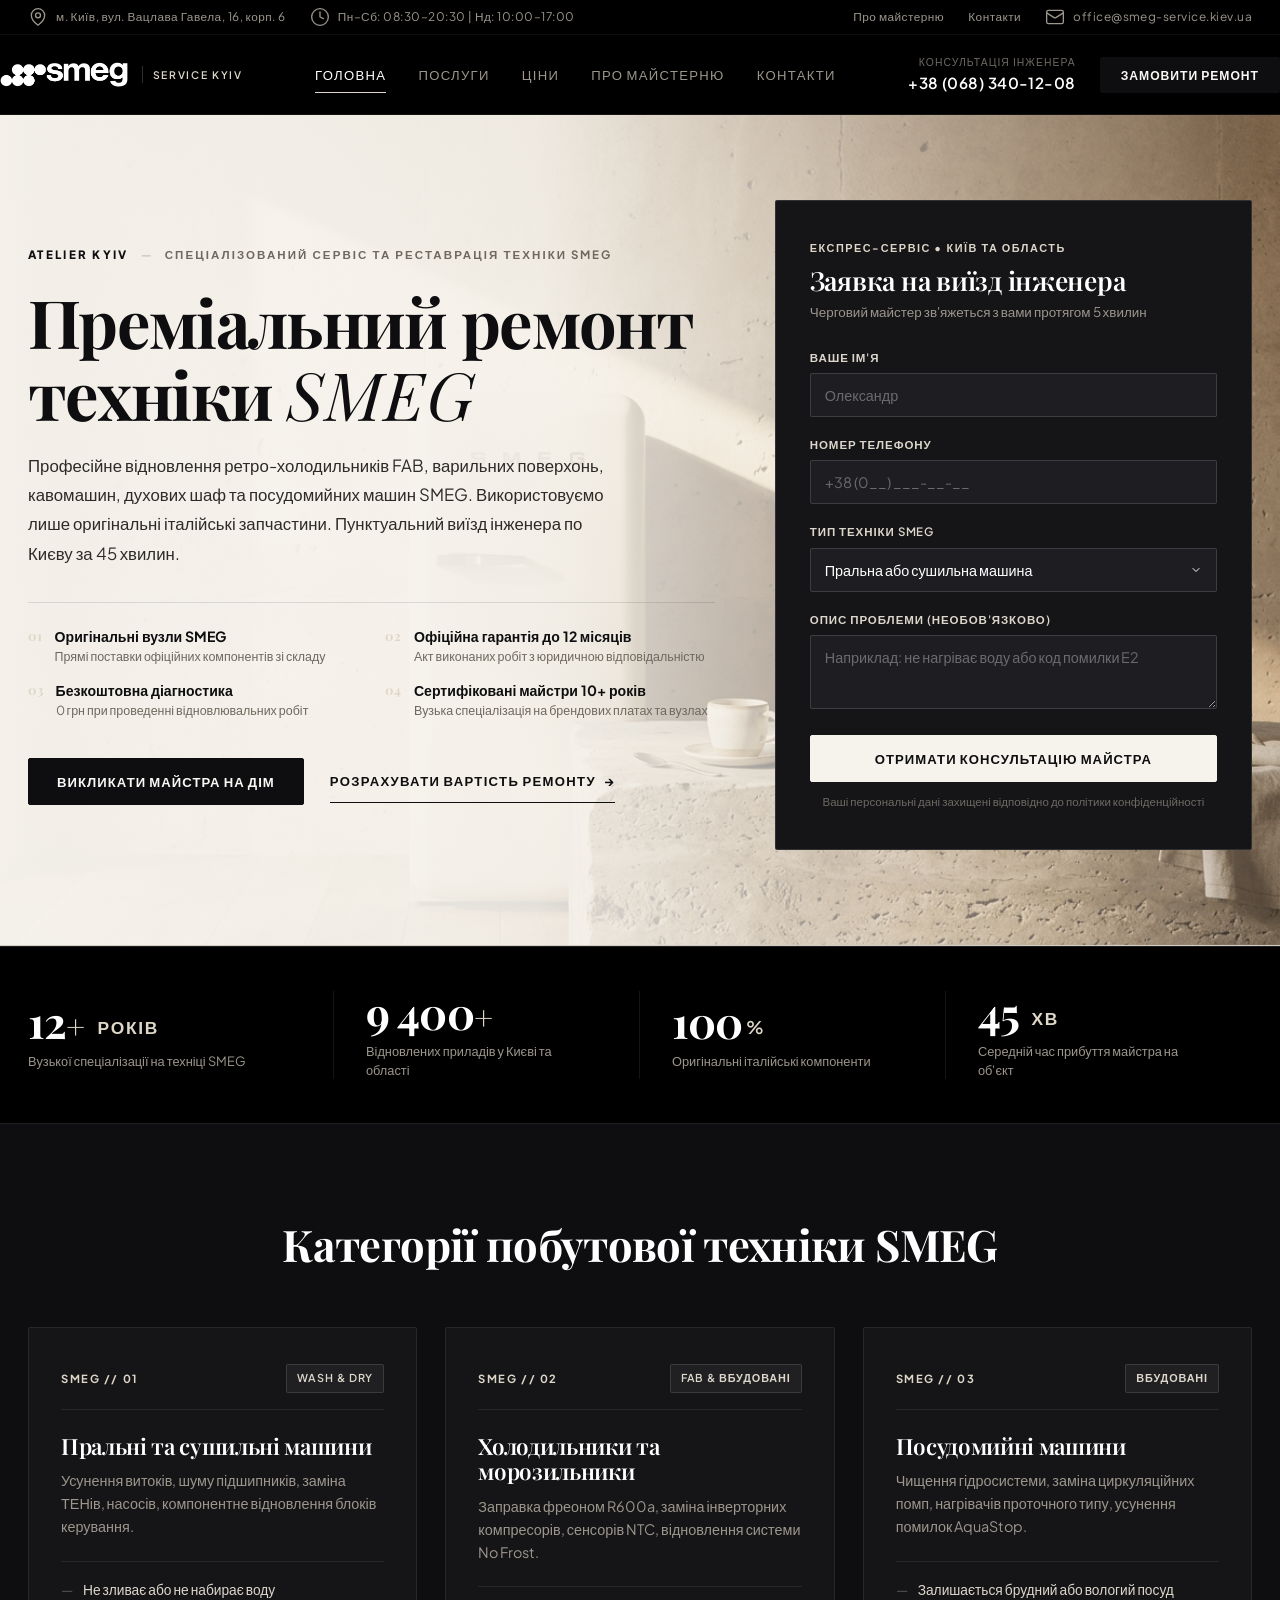
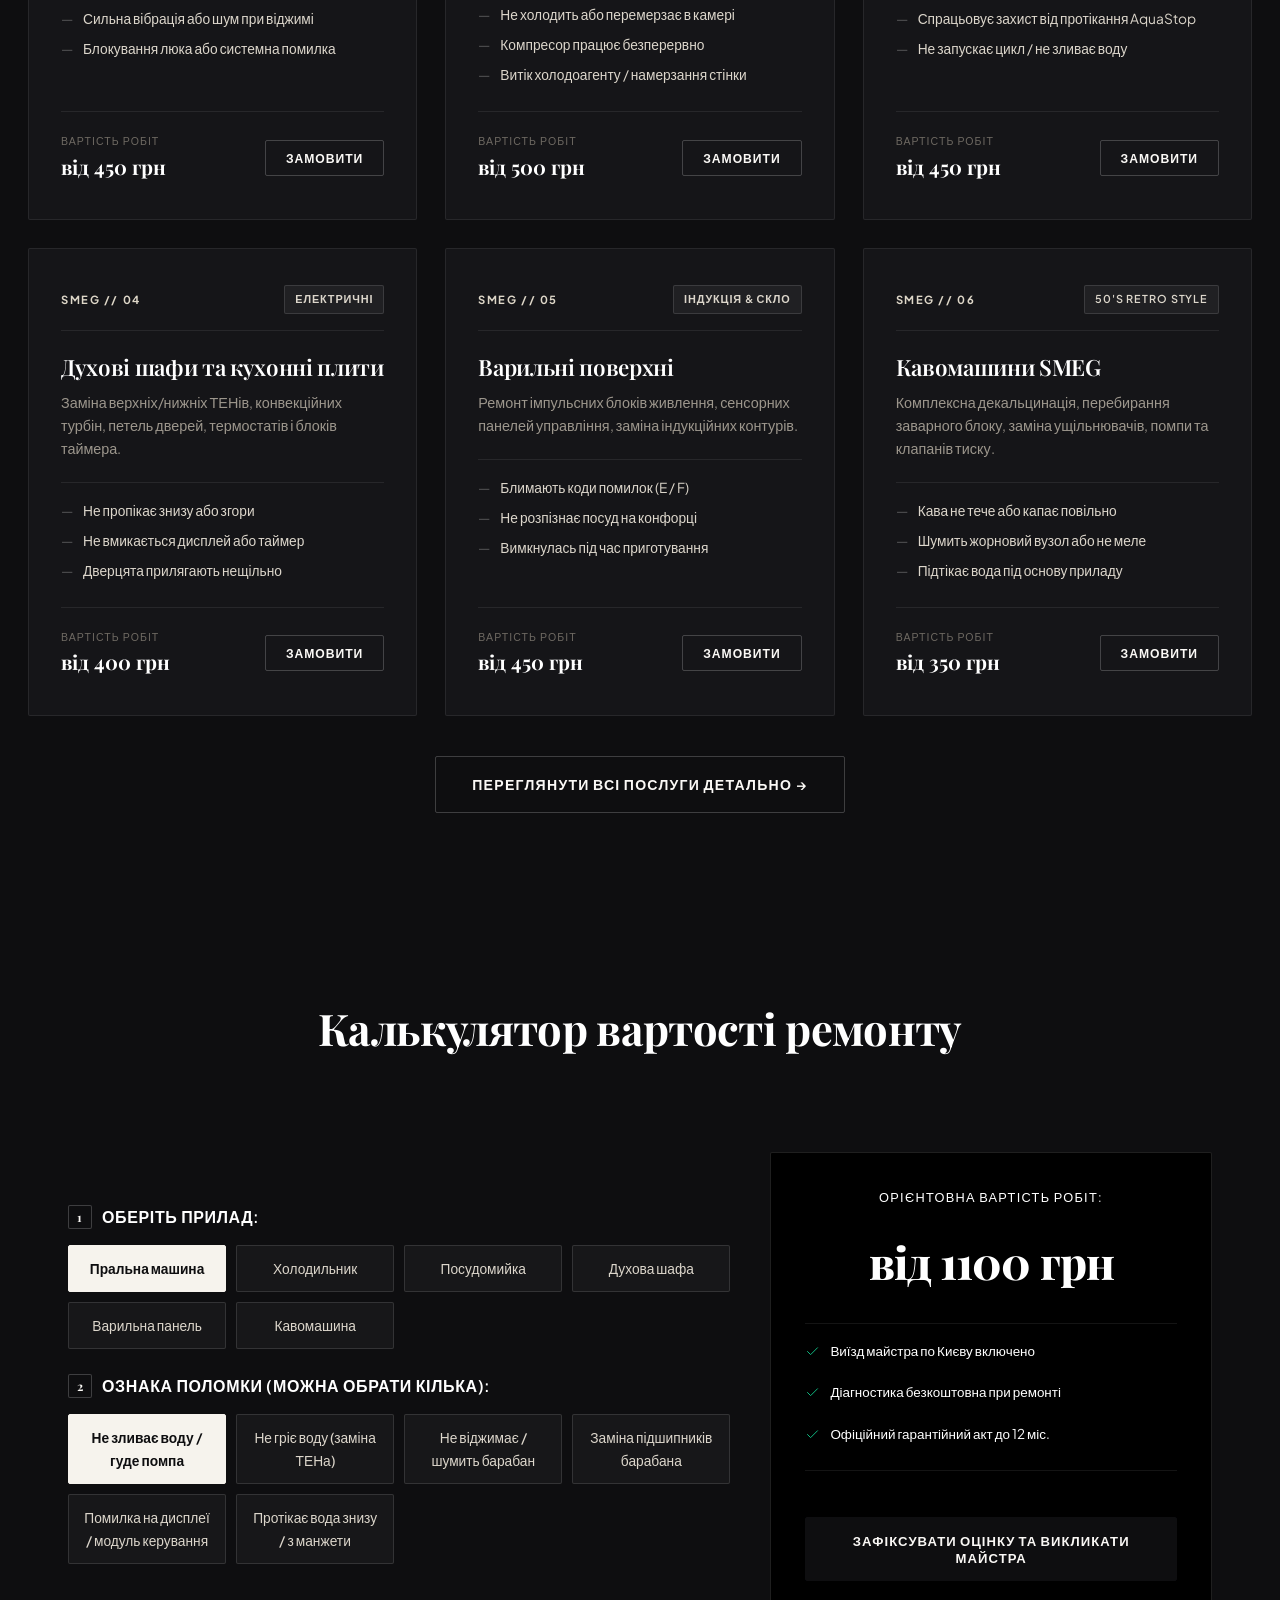
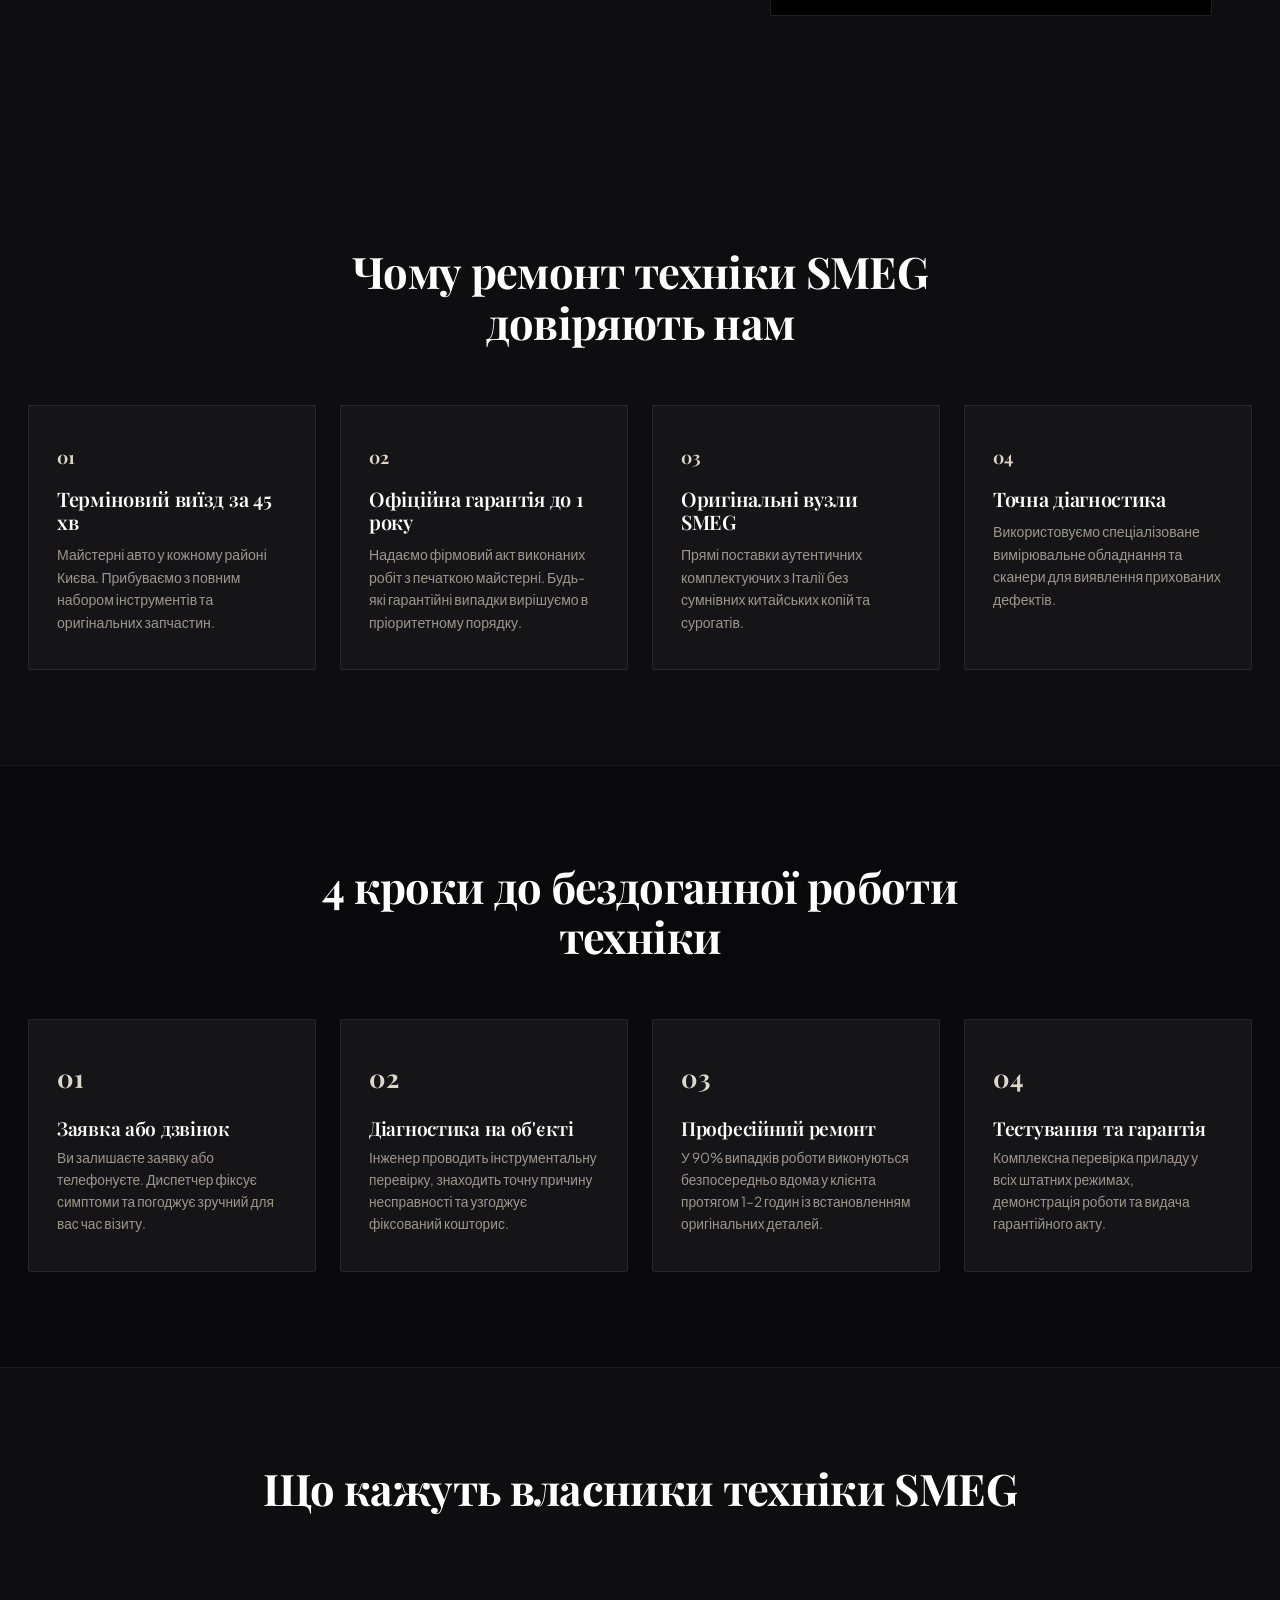
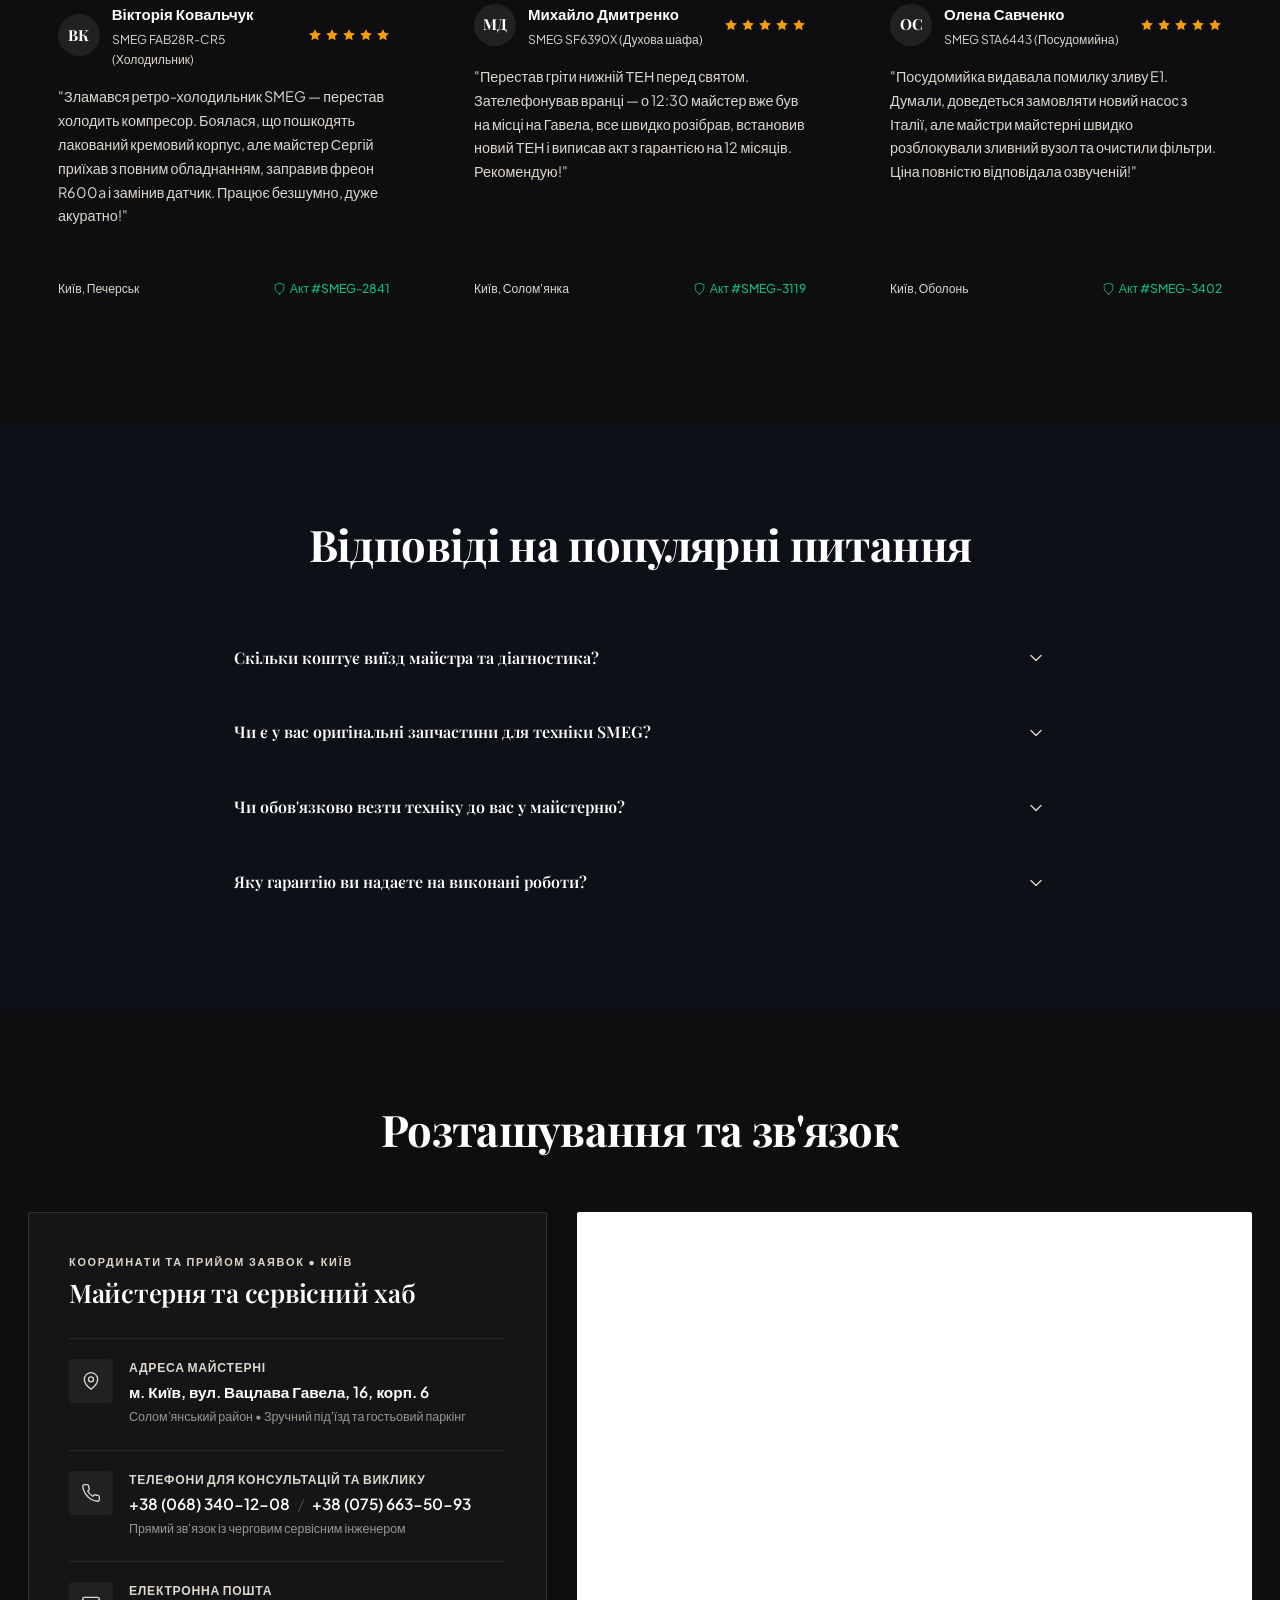
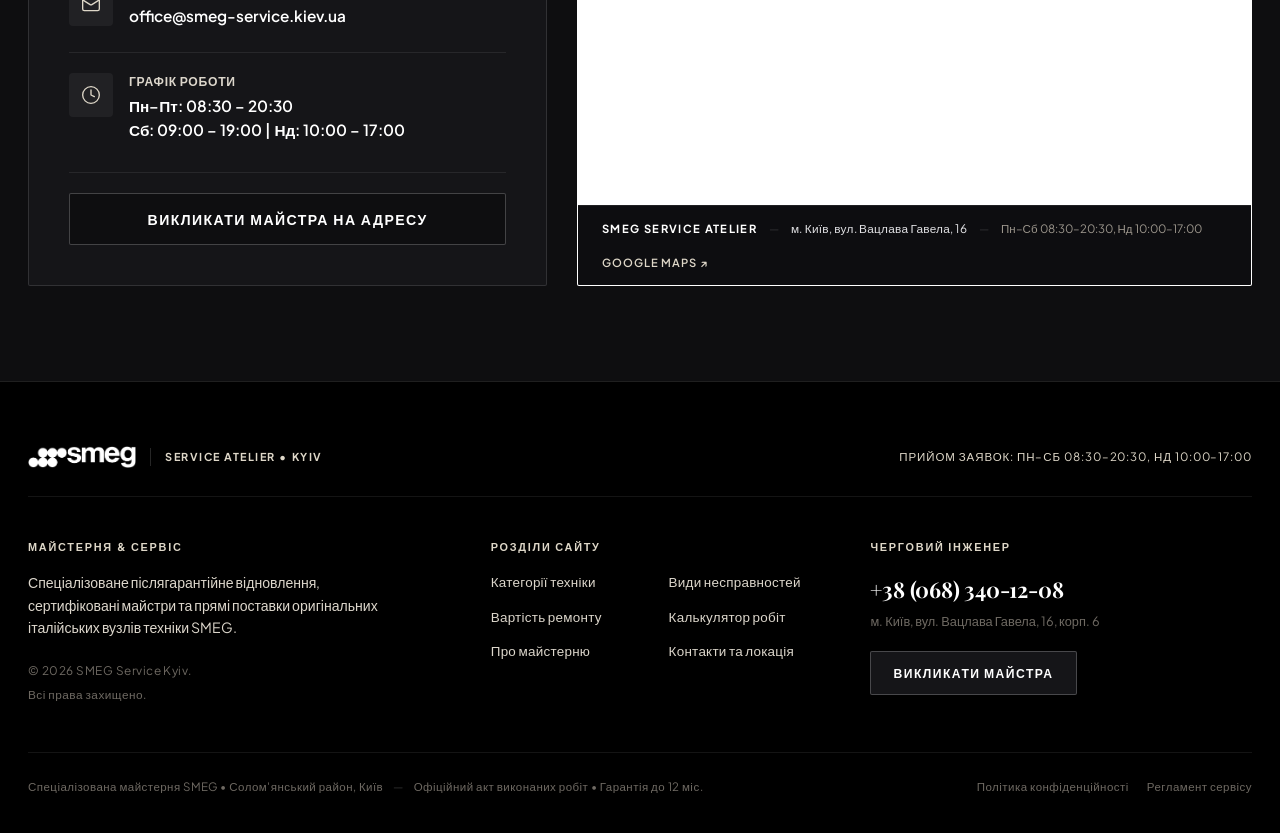
==== index.html @ acf0530f "Complete SMEG Service Atelier redesign, architectural layout, official logo, and Telegram integratio" ====
<!DOCTYPE html>
<html lang="uk">

<head>
  <meta charset="UTF-8">
  <meta name="viewport" content="width=device-width, initial-scale=1.0">
  <title>Ремонт побутової техніки SMEG у Києві | Майстерня на Гавела 16</title>
  <meta name="description"
    content="Спеціалізований сервіс та післягарантійний ремонт техніки SMEG у Києві. Пральні машини, холодильники FAB, посудомийки, духові шафи. Оригінальні запчастини, виїзд за 45 хв, гарантія до 12 міс.">
  <meta name="keywords"
    content="ремонт smeg київ, ремонт пральних машин smeg, ремонт холодильників smeg fab, сервісний центр смег київ, вацлава гавела 16">

  <meta property="og:title" content="Спеціалізована майстерня з ремонту техніки SMEG у Києві">
  <meta property="og:description"
    content="Оригінальні вузли SMEG, виїзд майстра за 45 хв, офіційний акт виконаних робіт з гарантією до 1 року. вул. Вацлава Гавела, 16.">
  <meta property="og:type" content="website">

  <link rel="preconnect" href="https://fonts.googleapis.com">
  <link rel="preconnect" href="https://fonts.gstatic.com" crossorigin>
  <link rel="stylesheet" href="css/style.css">
  <link rel="stylesheet" href="css/components.css">

  <script type="application/ld+json">
  {
    "@context": "https://schema.org",
    "@type": "HomeGoodsStore",
    "name": "SMEG Service Kyiv",
    "description": "Спеціалізована майстерня з ремонту побутової техніки SMEG у Києві",
    "address": {
      "@type": "PostalAddress",
      "streetAddress": "вул. Вацлава Гавела, 16, корп 6",
      "addressLocality": "Київ",
      "addressRegion": "Київська область",
      "postalCode": "03126",
      "addressCountry": "UA"
    },
    "geo": {
      "@type": "GeoCoordinates",
      "latitude": 50.43685,
      "longitude": 30.41369
    },
    "openingHours": "Mo-Sa 08:30-20:30, Su 10:00-17:00",
    "priceRange": "UAH"
  }
  </script>
</head>

<body>

  <!-- Top bar -->
  <div class="header-topbar">
    <div class="container topbar-wrapper">
      <div class="topbar-info">
        <div class="topbar-item">
          <svg class="svg-icon" viewBox="0 0 24 24" aria-hidden="true">
            <path d="M20 10c0 6-8 12-8 12s-8-6-8-12a8 8 0 0 1 16 0Z" />
            <circle cx="12" cy="10" r="3" />
          </svg>
          <span data-config-address-full>м. Київ, вул. Вацлава Гавела, 16, корп. 6</span>
        </div>
        <div class="topbar-item">
          <svg class="svg-icon" viewBox="0 0 24 24" aria-hidden="true">
            <circle cx="12" cy="12" r="10" />
            <polyline points="12 6 12 12 16 14" />
          </svg>
          <span>Пн–Сб: 08:30–20:30 | Нд: 10:00–17:00</span>
        </div>
      </div>
      <div class="topbar-info">
        <div class="topbar-item">
          <a href="about.html">Про майстерню</a>
        </div>
        <div class="topbar-item">
          <a href="contacts.html">Контакти</a>
        </div>
        <div class="topbar-item">
          <svg class="svg-icon" viewBox="0 0 24 24" aria-hidden="true">
            <rect width="20" height="16" x="2" y="4" rx="2" />
            <path d="m22 7-8.97 5.7a1.94 1.94 0 0 1-2.06 0L2 7" />
          </svg>
          <a href="mailto:office@smeg-service.kiev.ua" data-config-email-office>office@smeg-service.kiev.ua</a>
        </div>
      </div>
    </div>
  </div>

  <!-- Header -->
  <header class="site-header">
    <div class="container header-wrapper">
      <a href="index.html" class="logo" aria-label="SMEG Service Київ Головна">
        <img src="img/logo.png" alt="SMEG" class="header-logo-img">
        <span class="logo-service-badge">Service Kyiv</span>
      </a>

      <nav aria-label="Головна навігація">
        <ul class="nav-menu" id="site-nav-menu">
          <li><a href="index.html" class="nav-link active">Головна</a></li>
          <li><a href="services.html" class="nav-link">Послуги</a></li>
          <li><a href="prices.html" class="nav-link">Ціни</a></li>
          <li><a href="about.html" class="nav-link">Про майстерню</a></li>
          <li><a href="contacts.html" class="nav-link">Контакти</a></li>
        </ul>
      </nav>

      <div class="header-actions">
        <div class="header-phone-box">
          <span class="header-phone-title">Консультація інженера</span>
          <a href="tel:+380683401208" class="header-phone-number" data-config-phone="0">
            +38 (068) 340-12-08
          </a>
        </div>
        <button class="btn btn-primary btn-sm" data-open-modal>
          <span>Замовити ремонт</span>
        </button>
        <button class="mobile-menu-btn" id="mobile-menu-toggle" aria-label="Відкрити меню">
          <svg class="svg-icon" viewBox="0 0 24 24" aria-hidden="true">
            <line x1="4" x2="20" y1="12" y2="12" />
            <line x1="4" x2="20" y1="6" y2="6" />
            <line x1="4" x2="20" y1="18" y2="18" />
          </svg>
        </button>
      </div>
    </div>
  </header>

  <main id="main-content">
    <!-- Hero Section: Editorial Italian Architecture -->
    <section class="hero">
      <div class="container hero-content">
        <div class="hero-editorial">
          <div class="hero-meta-strip">
            <span class="hero-meta-atelier">ATELIER KYIV</span>
            <span class="hero-meta-divider">—</span>
            <span class="hero-meta-subtitle">Спеціалізований сервіс та реставрація техніки SMEG</span>
          </div>

          <h1 class="hero-title">
            Преміальний ремонт техніки <span class="hero-brand-name">SMEG</span>
          </h1>

          <p class="hero-description">
            Професійне відновлення ретро-холодильників FAB, варильних поверхонь, кавомашин, духових шаф та посудомийних машин SMEG. Використовуємо лише оригінальні італійські запчастини. Пунктуальний виїзд інженера по Києву за 45 хвилин.
          </p>

          <div class="hero-spec-list">
            <div class="hero-spec-item">
              <span class="hero-spec-idx">01</span>
              <div class="hero-spec-content">
                <span class="hero-spec-title">Оригінальні вузли SMEG</span>
                <span class="hero-spec-desc">Прямі поставки офіційних компонентів зі складу</span>
              </div>
            </div>
            <div class="hero-spec-item">
              <span class="hero-spec-idx">02</span>
              <div class="hero-spec-content">
                <span class="hero-spec-title">Офіційна гарантія до 12 місяців</span>
                <span class="hero-spec-desc">Акт виконаних робіт з юридичною відповідальністю</span>
              </div>
            </div>
            <div class="hero-spec-item">
              <span class="hero-spec-idx">03</span>
              <div class="hero-spec-content">
                <span class="hero-spec-title">Безкоштовна діагностика</span>
                <span class="hero-spec-desc">0 грн при проведенні відновлювальних робіт</span>
              </div>
            </div>
            <div class="hero-spec-item">
              <span class="hero-spec-idx">04</span>
              <div class="hero-spec-content">
                <span class="hero-spec-title">Сертифіковані майстри 10+ років</span>
                <span class="hero-spec-desc">Вузька спеціалізація на брендових платах та вузлах</span>
              </div>
            </div>
          </div>

          <div class="hero-actions">
            <button class="btn btn-primary" data-open-modal>
              <span>Викликати майстра на дім</span>
            </button>
            <a href="#calculator" class="hero-calc-btn">
              <span>Розрахувати вартість ремонту</span>
              <span class="hero-calc-arrow">→</span>
            </a>
          </div>
        </div>

        <!-- Integrated Architectural Console (Solid, No Blur) -->
        <div class="hero-console">
          <div class="console-header">
            <div class="console-kicker">ЕКСПРЕС-СЕРВІС • КИЇВ ТА ОБЛАСТЬ</div>
            <h2 class="console-title">Заявка на виїзд інженера</h2>
            <p class="console-subtitle">Черговий майстер зв'яжеться з вами протягом 5 хвилин</p>
          </div>
          <form class="ajax-repair-form">
            <input type="text" name="website_hp" style="display:none !important;" tabindex="-1" autocomplete="off">
            <input type="hidden" name="source" value="Головна сторінка (Hero-консоль)">

            <div class="form-group">
              <label class="form-label" for="hero-name">Ваше ім'я</label>
              <input type="text" id="hero-name" name="name" class="form-control" placeholder="Олександр" required>
            </div>

            <div class="form-group">
              <label class="form-label" for="hero-phone">Номер телефону</label>
              <input type="tel" id="hero-phone" name="phone" class="form-control" placeholder="+38 (0__) ___-__-__" required>
            </div>

            <div class="form-group">
              <label class="form-label" for="hero-device">Тип техніки SMEG</label>
              <select id="hero-device" name="device" class="form-control" required>
                <option value="Пральна машина">Пральна або сушильна машина</option>
                <option value="Холодильник">Холодильник / Морозильник (FAB / вбудований)</option>
                <option value="Посудомийна машина">Посудомийна машина</option>
                <option value="Духова шафа / Плита">Духова шафа / Кухонна плита</option>
                <option value="Варильна поверхня">Варильна / Індукційна поверхня</option>
                <option value="Кавомашина">Кавомашина SMEG</option>
              </select>
            </div>

            <div class="form-group">
              <label class="form-label" for="hero-desc">Опис проблеми (необов'язково)</label>
              <textarea id="hero-desc" name="message" class="form-control" rows="2"
                placeholder="Наприклад: не нагріває воду або код помилки E2"></textarea>
            </div>

            <button type="submit" class="btn btn-console" style="width: 100%;">
              <span>Отримати консультацію майстра</span>
            </button>

            <p class="form-privacy">
              Ваші персональні дані захищені відповідно до політики конфіденційності
            </p>
          </form>
        </div>
      </div>
    </section>

    <!-- Authority Proof Strip: Editorial Typography Grid -->
    <section class="proof-strip">
      <div class="container proof-strip-grid">
        <div class="proof-strip-col">
          <div class="proof-strip-num">12<span class="proof-strip-plus">+</span> <span class="proof-strip-unit">років</span></div>
          <div class="proof-strip-label">Вузької спеціалізації на техніці SMEG</div>
        </div>
        <div class="proof-strip-col">
          <div class="proof-strip-num">9 400<span class="proof-strip-plus">+</span></div>
          <div class="proof-strip-label">Відновлених приладів у Києві та області</div>
        </div>
        <div class="proof-strip-col">
          <div class="proof-strip-num">100<span class="proof-strip-unit">%</span></div>
          <div class="proof-strip-label">Оригінальні італійські компоненти</div>
        </div>
        <div class="proof-strip-col">
          <div class="proof-strip-num">45 <span class="proof-strip-unit">хв</span></div>
          <div class="proof-strip-label">Середній час прибуття майстра на об'єкт</div>
        </div>
      </div>
    </section>

    <!-- Services Grid Section -->
    <section class="section" id="services">
      <div class="container">
        <div class="section-header">
          <h2 class="section-title">Категорії побутової техніки SMEG</h2>
        </div>

        <div class="services-grid">
          <!-- Card 1: Washing -->
          <div class="service-card">
            <div>
              <div class="service-card-top">
                <span class="service-ref">SMEG // 01</span>
                <span class="service-badge">WASH & DRY</span>
              </div>
              <h3 class="service-title">Пральні та сушильні машини</h3>
              <p class="service-desc">Усунення витоків, шуму підшипників, заміна ТЕНів, насосів, компонентне відновлення блоків керування.</p>
              <ul class="service-issues">
                <li class="service-issue-item">
                  <span class="service-issue-bullet">—</span>
                  <span>Не зливає або не набирає воду</span>
                </li>
                <li class="service-issue-item">
                  <span class="service-issue-bullet">—</span>
                  <span>Сильна вібрація або шум при віджимі</span>
                </li>
                <li class="service-issue-item">
                  <span class="service-issue-bullet">—</span>
                  <span>Блокування люка або системна помилка</span>
                </li>
              </ul>
            </div>
            <div class="service-card-bottom">
              <div class="service-price">
                <span class="service-price-label">Вартість робіт</span>
                <span class="service-price-val">від 450 грн</span>
              </div>
              <button class="btn btn-secondary btn-sm" data-open-modal>Замовити</button>
            </div>
          </div>

          <!-- Card 2: Refrigerators -->
          <div class="service-card">
            <div>
              <div class="service-card-top">
                <span class="service-ref">SMEG // 02</span>
                <span class="service-badge">FAB & ВБУДОВАНІ</span>
              </div>
              <h3 class="service-title">Холодильники та морозильники</h3>
              <p class="service-desc">Заправка фреоном R600a, заміна інверторних компресорів, сенсорів NTC, відновлення системи No Frost.</p>
              <ul class="service-issues">
                <li class="service-issue-item">
                  <span class="service-issue-bullet">—</span>
                  <span>Не холодить або перемерзає в камері</span>
                </li>
                <li class="service-issue-item">
                  <span class="service-issue-bullet">—</span>
                  <span>Компресор працює безперервно</span>
                </li>
                <li class="service-issue-item">
                  <span class="service-issue-bullet">—</span>
                  <span>Витік холодоагенту / намерзання стінки</span>
                </li>
              </ul>
            </div>
            <div class="service-card-bottom">
              <div class="service-price">
                <span class="service-price-label">Вартість робіт</span>
                <span class="service-price-val">від 500 грн</span>
              </div>
              <button class="btn btn-secondary btn-sm" data-open-modal>Замовити</button>
            </div>
          </div>

          <!-- Card 3: Dishwashers -->
          <div class="service-card">
            <div>
              <div class="service-card-top">
                <span class="service-ref">SMEG // 03</span>
                <span class="service-badge">ВБУДОВАНІ</span>
              </div>
              <h3 class="service-title">Посудомийні машини</h3>
              <p class="service-desc">Чищення гідросистеми, заміна циркуляційних помп, нагрівачів проточного типу, усунення помилок AquaStop.</p>
              <ul class="service-issues">
                <li class="service-issue-item">
                  <span class="service-issue-bullet">—</span>
                  <span>Залишається брудний або вологий посуд</span>
                </li>
                <li class="service-issue-item">
                  <span class="service-issue-bullet">—</span>
                  <span>Спрацьовує захист від протікання AquaStop</span>
                </li>
                <li class="service-issue-item">
                  <span class="service-issue-bullet">—</span>
                  <span>Не запускає цикл / не зливає воду</span>
                </li>
              </ul>
            </div>
            <div class="service-card-bottom">
              <div class="service-price">
                <span class="service-price-label">Вартість робіт</span>
                <span class="service-price-val">від 450 грн</span>
              </div>
              <button class="btn btn-secondary btn-sm" data-open-modal>Замовити</button>
            </div>
          </div>

          <!-- Card 4: Ovens -->
          <div class="service-card">
            <div>
              <div class="service-card-top">
                <span class="service-ref">SMEG // 04</span>
                <span class="service-badge">ЕЛЕКТРИЧНІ</span>
              </div>
              <h3 class="service-title">Духові шафи та кухонні плити</h3>
              <p class="service-desc">Заміна верхніх/нижніх ТЕНів, конвекційних турбін, петель дверей, термостатів і блоків таймера.</p>
              <ul class="service-issues">
                <li class="service-issue-item">
                  <span class="service-issue-bullet">—</span>
                  <span>Не пропікає знизу або згори</span>
                </li>
                <li class="service-issue-item">
                  <span class="service-issue-bullet">—</span>
                  <span>Не вмикається дисплей або таймер</span>
                </li>
                <li class="service-issue-item">
                  <span class="service-issue-bullet">—</span>
                  <span>Дверцята прилягають нещільно</span>
                </li>
              </ul>
            </div>
            <div class="service-card-bottom">
              <div class="service-price">
                <span class="service-price-label">Вартість робіт</span>
                <span class="service-price-val">від 400 грн</span>
              </div>
              <button class="btn btn-secondary btn-sm" data-open-modal>Замовити</button>
            </div>
          </div>

          <!-- Card 5: Cooktops -->
          <div class="service-card">
            <div>
              <div class="service-card-top">
                <span class="service-ref">SMEG // 05</span>
                <span class="service-badge">ІНДУКЦІЯ & СКЛО</span>
              </div>
              <h3 class="service-title">Варильні поверхні</h3>
              <p class="service-desc">Ремонт імпульсних блоків живлення, сенсорних панелей управління, заміна індукційних контурів.</p>
              <ul class="service-issues">
                <li class="service-issue-item">
                  <span class="service-issue-bullet">—</span>
                  <span>Блимають коди помилок (E / F)</span>
                </li>
                <li class="service-issue-item">
                  <span class="service-issue-bullet">—</span>
                  <span>Не розпізнає посуд на конфорці</span>
                </li>
                <li class="service-issue-item">
                  <span class="service-issue-bullet">—</span>
                  <span>Вимкнулась під час приготування</span>
                </li>
              </ul>
            </div>
            <div class="service-card-bottom">
              <div class="service-price">
                <span class="service-price-label">Вартість робіт</span>
                <span class="service-price-val">від 450 грн</span>
              </div>
              <button class="btn btn-secondary btn-sm" data-open-modal>Замовити</button>
            </div>
          </div>

          <!-- Card 6: Coffee -->
          <div class="service-card">
            <div>
              <div class="service-card-top">
                <span class="service-ref">SMEG // 06</span>
                <span class="service-badge">50'S RETRO STYLE</span>
              </div>
              <h3 class="service-title">Кавомашини SMEG</h3>
              <p class="service-desc">Комплексна декальцинація, перебирання заварного блоку, заміна ущільнювачів, помпи та клапанів тиску.</p>
              <ul class="service-issues">
                <li class="service-issue-item">
                  <span class="service-issue-bullet">—</span>
                  <span>Кава не тече або капає повільно</span>
                </li>
                <li class="service-issue-item">
                  <span class="service-issue-bullet">—</span>
                  <span>Шумить жорновий вузол або не меле</span>
                </li>
                <li class="service-issue-item">
                  <span class="service-issue-bullet">—</span>
                  <span>Підтікає вода під основу приладу</span>
                </li>
              </ul>
            </div>
            <div class="service-card-bottom">
              <div class="service-price">
                <span class="service-price-label">Вартість робіт</span>
                <span class="service-price-val">від 350 грн</span>
              </div>
              <button class="btn btn-secondary btn-sm" data-open-modal>Замовити</button>
            </div>
          </div>
        </div>

        <div style="text-align: center; margin-top: 40px;">
          <a href="services.html" class="btn btn-secondary btn-lg">
            <span>Переглянути всі послуги детально →</span>
          </a>
        </div>
      </div>
    </section>

    <!-- Interactive Calculator Section -->
    <section class="section" id="calculator">
      <div class="container">
        <div class="section-header">
          <h2 class="section-title">Калькулятор вартості ремонту</h2>
        </div>

        <div class="calc-wrapper">
          <div class="calc-options">
            <div>
              <div class="calc-step-title">
                <span class="calc-step-num">1</span> Оберіть прилад:
              </div>
              <div class="calc-grid-chips">
                <div class="calc-chip calc-cat-chip selected" data-category="washing">Пральна машина</div>
                <div class="calc-chip calc-cat-chip" data-category="fridge">Холодильник</div>
                <div class="calc-chip calc-cat-chip" data-category="dishwasher">Посудомийка</div>
                <div class="calc-chip calc-cat-chip" data-category="oven">Духова шафа</div>
                <div class="calc-chip calc-cat-chip" data-category="hob">Варильна панель</div>
                <div class="calc-chip calc-cat-chip" data-category="coffee">Кавомашина</div>
              </div>
            </div>

            <div>
              <div class="calc-step-title">
                <span class="calc-step-num">2</span> Ознака поломки (можна обрати кілька):
              </div>
              <div class="calc-grid-chips" id="calc-issues-container"></div>
            </div>
          </div>

          <div class="calc-summary-card">
            <div class="calc-price-label">Орієнтовна вартість робіт:</div>
            <div class="calc-price-display" id="calc-price-value">від <span>1 100</span> грн</div>
            <ul class="calc-perks-list">
              <li>
                <svg class="svg-icon" viewBox="0 0 24 24" aria-hidden="true">
                  <polyline points="20 6 9 17 4 12" />
                </svg>
                Виїзд майстра по Києву включено
              </li>
              <li>
                <svg class="svg-icon" viewBox="0 0 24 24" aria-hidden="true">
                  <polyline points="20 6 9 17 4 12" />
                </svg>
                Діагностика безкоштовна при ремонті
              </li>
              <li>
                <svg class="svg-icon" viewBox="0 0 24 24" aria-hidden="true">
                  <polyline points="20 6 9 17 4 12" />
                </svg>
                Офіційний гарантійний акт до 12 міс.
              </li>
            </ul>
            <button class="btn btn-primary" id="calc-order-btn" style="width: 100%;">
              <span>Зафіксувати оцінку та викликати майстра</span>
            </button>
          </div>
        </div>
      </div>
    </section>

    <!-- Why Choose Us -->
    <section class="section">
      <div class="container">
        <div class="section-header">
          <h2 class="section-title">Чому ремонт техніки SMEG довіряють нам</h2>
        </div>

        <div class="why-grid">
          <div class="why-card">
            <span class="why-idx">01</span>
            <h3 class="why-title">Терміновий виїзд за 45 хв</h3>
            <p class="why-desc">Майстерні авто у кожному районі Києва. Прибуваємо з повним набором інструментів та оригінальних запчастин.</p>
          </div>
          <div class="why-card">
            <span class="why-idx">02</span>
            <h3 class="why-title">Офіційна гарантія до 1 року</h3>
            <p class="why-desc">Надаємо фірмовий акт виконаних робіт з печаткою майстерні. Будь-які гарантійні випадки вирішуємо в пріоритетному порядку.</p>
          </div>
          <div class="why-card">
            <span class="why-idx">03</span>
            <h3 class="why-title">Оригінальні вузли SMEG</h3>
            <p class="why-desc">Прямі поставки аутентичних комплектуючих з Італії без сумнівних китайських копій та сурогатів.</p>
          </div>
          <div class="why-card">
            <span class="why-idx">04</span>
            <h3 class="why-title">Точна діагностика</h3>
            <p class="why-desc">Використовуємо спеціалізоване вимірювальне обладнання та сканери для виявлення прихованих дефектів.</p>
          </div>
        </div>
      </div>
    </section>

    <!-- How We Work (Steps) -->
    <section class="section" style="background: #09090b; border-top: 1px solid rgba(255, 255, 255, 0.08); border-bottom: 1px solid rgba(255, 255, 255, 0.08);">
      <div class="container">
        <div class="section-header">
          <h2 class="section-title">4 кроки до бездоганної роботи техніки</h2>
        </div>

        <div class="steps-grid">
          <div class="step-card">
            <span class="step-number">01</span>
            <h3 class="step-title">Заявка або дзвінок</h3>
            <p class="step-desc">Ви залишаєте заявку або телефонуєте. Диспетчер фіксує симптоми та погоджує зручний для вас час візиту.</p>
          </div>
          <div class="step-card">
            <span class="step-number">02</span>
            <h3 class="step-title">Діагностика на об'єкті</h3>
            <p class="step-desc">Інженер проводить інструментальну перевірку, знаходить точну причину несправності та узгоджує фіксований кошторис.</p>
          </div>
          <div class="step-card">
            <span class="step-number">03</span>
            <h3 class="step-title">Професійний ремонт</h3>
            <p class="step-desc">У 90% випадків роботи виконуються безпосередньо вдома у клієнта протягом 1–2 годин із встановленням оригінальних деталей.</p>
          </div>
          <div class="step-card">
            <span class="step-number">04</span>
            <h3 class="step-title">Тестування та гарантія</h3>
            <p class="step-desc">Комплексна перевірка приладу у всіх штатних режимах, демонстрація роботи та видача гарантійного акту.</p>
          </div>
        </div>
      </div>
    </section>

    <!-- Verified Reviews Section -->
    <section class="section">
      <div class="container">
        <div class="section-header">
          <h2 class="section-title">Що кажуть власники техніки SMEG</h2>
        </div>

        <div class="reviews-grid">
          <div class="review-card">
            <div>
              <div class="review-header">
                <div class="review-author">
                  <div class="review-avatar">ВК</div>
                  <div>
                    <div class="review-name">Вікторія Ковальчук</div>
                    <div class="review-device">SMEG FAB28R-CR5 (Холодильник)</div>
                  </div>
                </div>
                <div class="review-stars" aria-label="5 зірок">
                  <svg class="svg-icon" viewBox="0 0 24 24">
                    <polygon
                      points="12 2 15.09 8.26 22 9.27 17 14.14 18.18 21.02 12 17.77 5.82 21.02 7 14.14 2 9.27 8.91 8.26 12 2" />
                  </svg>
                  <svg class="svg-icon" viewBox="0 0 24 24">
                    <polygon
                      points="12 2 15.09 8.26 22 9.27 17 14.14 18.18 21.02 12 17.77 5.82 21.02 7 14.14 2 9.27 8.91 8.26 12 2" />
                  </svg>
                  <svg class="svg-icon" viewBox="0 0 24 24">
                    <polygon
                      points="12 2 15.09 8.26 22 9.27 17 14.14 18.18 21.02 12 17.77 5.82 21.02 7 14.14 2 9.27 8.91 8.26 12 2" />
                  </svg>
                  <svg class="svg-icon" viewBox="0 0 24 24">
                    <polygon
                      points="12 2 15.09 8.26 22 9.27 17 14.14 18.18 21.02 12 17.77 5.82 21.02 7 14.14 2 9.27 8.91 8.26 12 2" />
                  </svg>
                  <svg class="svg-icon" viewBox="0 0 24 24">
                    <polygon
                      points="12 2 15.09 8.26 22 9.27 17 14.14 18.18 21.02 12 17.77 5.82 21.02 7 14.14 2 9.27 8.91 8.26 12 2" />
                  </svg>
                </div>
              </div>
              <p class="review-body">
                "Зламався ретро-холодильник SMEG — перестав холодить компресор. Боялася, що пошкодять лакований кремовий
                корпус, але майстер Сергій приїхав з повним обладнанням, заправив фреон R600a і замінив датчик. Працює
                безшумно, дуже акуратно!"
              </p>
            </div>
            <div class="review-meta">
              <span>Київ, Печерськ</span>
              <span class="verified-badge">
                <svg class="svg-icon" style="width: 13px; height: 13px;" viewBox="0 0 24 24">
                  <path d="M12 22s8-4 8-10V5l-8-3-8 3v7c0 6 8 10 8 10z" />
                </svg>
                Акт #SMEG-2841
              </span>
            </div>
          </div>

          <div class="review-card">
            <div>
              <div class="review-header">
                <div class="review-author">
                  <div class="review-avatar">МД</div>
                  <div>
                    <div class="review-name">Михайло Дмитренко</div>
                    <div class="review-device">SMEG SF6390X (Духова шафа)</div>
                  </div>
                </div>
                <div class="review-stars" aria-label="5 зірок">
                  <svg class="svg-icon" viewBox="0 0 24 24">
                    <polygon
                      points="12 2 15.09 8.26 22 9.27 17 14.14 18.18 21.02 12 17.77 5.82 21.02 7 14.14 2 9.27 8.91 8.26 12 2" />
                  </svg>
                  <svg class="svg-icon" viewBox="0 0 24 24">
                    <polygon
                      points="12 2 15.09 8.26 22 9.27 17 14.14 18.18 21.02 12 17.77 5.82 21.02 7 14.14 2 9.27 8.91 8.26 12 2" />
                  </svg>
                  <svg class="svg-icon" viewBox="0 0 24 24">
                    <polygon
                      points="12 2 15.09 8.26 22 9.27 17 14.14 18.18 21.02 12 17.77 5.82 21.02 7 14.14 2 9.27 8.91 8.26 12 2" />
                  </svg>
                  <svg class="svg-icon" viewBox="0 0 24 24">
                    <polygon
                      points="12 2 15.09 8.26 22 9.27 17 14.14 18.18 21.02 12 17.77 5.82 21.02 7 14.14 2 9.27 8.91 8.26 12 2" />
                  </svg>
                  <svg class="svg-icon" viewBox="0 0 24 24">
                    <polygon
                      points="12 2 15.09 8.26 22 9.27 17 14.14 18.18 21.02 12 17.77 5.82 21.02 7 14.14 2 9.27 8.91 8.26 12 2" />
                  </svg>
                </div>
              </div>
              <p class="review-body">
                "Перестав гріти нижній ТЕН перед святом. Зателефонував вранці — о 12:30 майстер вже був на місці на
                Гавела, все швидко розібрав, встановив новий ТЕН і виписав акт з гарантією на 12 місяців. Рекомендую!"
              </p>
            </div>
            <div class="review-meta">
              <span>Київ, Солом'янка</span>
              <span class="verified-badge">
                <svg class="svg-icon" style="width: 13px; height: 13px;" viewBox="0 0 24 24">
                  <path d="M12 22s8-4 8-10V5l-8-3-8 3v7c0 6 8 10 8 10z" />
                </svg>
                Акт #SMEG-3119
              </span>
            </div>
          </div>

          <div class="review-card">
            <div>
              <div class="review-header">
                <div class="review-author">
                  <div class="review-avatar">ОС</div>
                  <div>
                    <div class="review-name">Олена Савченко</div>
                    <div class="review-device">SMEG STA6443 (Посудомийна)</div>
                  </div>
                </div>
                <div class="review-stars" aria-label="5 зірок">
                  <svg class="svg-icon" viewBox="0 0 24 24">
                    <polygon
                      points="12 2 15.09 8.26 22 9.27 17 14.14 18.18 21.02 12 17.77 5.82 21.02 7 14.14 2 9.27 8.91 8.26 12 2" />
                  </svg>
                  <svg class="svg-icon" viewBox="0 0 24 24">
                    <polygon
                      points="12 2 15.09 8.26 22 9.27 17 14.14 18.18 21.02 12 17.77 5.82 21.02 7 14.14 2 9.27 8.91 8.26 12 2" />
                  </svg>
                  <svg class="svg-icon" viewBox="0 0 24 24">
                    <polygon
                      points="12 2 15.09 8.26 22 9.27 17 14.14 18.18 21.02 12 17.77 5.82 21.02 7 14.14 2 9.27 8.91 8.26 12 2" />
                  </svg>
                  <svg class="svg-icon" viewBox="0 0 24 24">
                    <polygon
                      points="12 2 15.09 8.26 22 9.27 17 14.14 18.18 21.02 12 17.77 5.82 21.02 7 14.14 2 9.27 8.91 8.26 12 2" />
                  </svg>
                  <svg class="svg-icon" viewBox="0 0 24 24">
                    <polygon
                      points="12 2 15.09 8.26 22 9.27 17 14.14 18.18 21.02 12 17.77 5.82 21.02 7 14.14 2 9.27 8.91 8.26 12 2" />
                  </svg>
                </div>
              </div>
              <p class="review-body">
                "Посудомийка видавала помилку зливу E1. Думали, доведеться замовляти новий насос з Італії, але майстри
                майстерні швидко розблокували зливний вузол та очистили фільтри. Ціна повністю відповідала озвученій!"
              </p>
            </div>
            <div class="review-meta">
              <span>Київ, Оболонь</span>
              <span class="verified-badge">
                <svg class="svg-icon" style="width: 13px; height: 13px;" viewBox="0 0 24 24">
                  <path d="M12 22s8-4 8-10V5l-8-3-8 3v7c0 6 8 10 8 10z" />
                </svg>
                Акт #SMEG-3402
              </span>
            </div>
          </div>
        </div>
      </div>
    </section>

    <!-- FAQ Section -->
    <section class="section" style="background: rgba(15, 21, 35, 0.4);">
      <div class="container">
        <div class="section-header">
          <h2 class="section-title">Відповіді на популярні питання</h2>
        </div>

        <div class="faq-list">
          <div class="faq-item">
            <div class="faq-question">
              <span>Скільки коштує виїзд майстра та діагностика?</span>
              <svg class="svg-icon faq-chevron" viewBox="0 0 24 24" aria-hidden="true">
                <polyline points="6 9 12 15 18 9" />
              </svg>
            </div>
            <div class="faq-answer">
              <div class="faq-answer-inner">
                Якщо ви замовляєте ремонт у нашій майстерні, виїзд майстра по Києву та повна діагностика несправності є
                <strong>повністю безкоштовними</strong>. У разі відмови від ремонту після проведення діагностики
                оплачується лише стандартний виїзд та перевірка приладу (300 грн).
              </div>
            </div>
          </div>

          <div class="faq-item">
            <div class="faq-question">
              <span>Чи є у вас оригінальні запчастини для техніки SMEG?</span>
              <svg class="svg-icon faq-chevron" viewBox="0 0 24 24" aria-hidden="true">
                <polyline points="6 9 12 15 18 9" />
              </svg>
            </div>
            <div class="faq-answer">
              <div class="faq-answer-inner">
                Так, наш склад на вул. Вацлава Гавела, 16 підтримує асортимент оригінальних деталей SMEG (компресори,
                помпи, ТЕНи, електронні модулі, ущільнювачі дверей, фірмові ручки для серії 50's Style).
              </div>
            </div>
          </div>

          <div class="faq-item">
            <div class="faq-question">
              <span>Чи обов'язково везти техніку до вас у майстерню?</span>
              <svg class="svg-icon faq-chevron" viewBox="0 0 24 24" aria-hidden="true">
                <polyline points="6 9 12 15 18 9" />
              </svg>
            </div>
            <div class="faq-answer">
              <div class="faq-answer-inner">
                У 90% випадків велику побутову техніку (холодильники, пральні машини, духовки, варильні панелі) майстер
                ремонтує безпосередньо у вас вдома. До майстерні транспортуються лише кавомашини або пристрої зі
                складним
                компонентним ремонтом материнських плат.
              </div>
            </div>
          </div>

          <div class="faq-item">
            <div class="faq-question">
              <span>Яку гарантію ви надаєте на виконані роботи?</span>
              <svg class="svg-icon faq-chevron" viewBox="0 0 24 24" aria-hidden="true">
                <polyline points="6 9 12 15 18 9" />
              </svg>
            </div>
            <div class="faq-answer">
              <div class="faq-answer-inner">
                Після завершення ремонту майстер оформляє фірмовий акт виконаних робіт з печаткою. Термін гарантії на
                встановлені деталі та роботу майстра становить від 3 до 12 місяців.
              </div>
            </div>
          </div>
        </div>
      </div>
    </section>

    <!-- Contacts & Location Map -->
    <section class="section" id="contacts">
      <div class="container">
        <div class="section-header">
          <h2 class="section-title">Розташування та зв'язок</h2>
        </div>

        <div class="location-wrapper">
          <div class="location-info">
            <div class="location-header-block">
              <div class="location-kicker">КООРДИНАТИ ТА ПРИЙОМ ЗАЯВОК • КИЇВ</div>
              <h3 class="location-hub-title">Майстерня та сервісний хаб</h3>
            </div>

            <div class="location-item">
              <div class="location-icon-box">
                <svg class="svg-icon" viewBox="0 0 24 24" aria-hidden="true">
                  <path d="M20 10c0 6-8 12-8 12s-8-6-8-12a8 8 0 0 1 16 0Z" />
                  <circle cx="12" cy="10" r="3" />
                </svg>
              </div>
              <div>
                <div class="location-title">Адреса майстерні</div>
                <div class="location-value" data-config-address-full>м. Київ, вул. Вацлава Гавела, 16, корп. 6</div>
                <div class="location-subnote">Солом'янський район • Зручний під'їзд та гостьовий паркінг</div>
              </div>
            </div>

            <div class="location-item">
              <div class="location-icon-box">
                <svg class="svg-icon" viewBox="0 0 24 24" aria-hidden="true">
                  <path
                    d="M22 16.92v3a2 2 0 0 1-2.18 2 19.79 19.79 0 0 1-8.63-3.07 19.5 19.5 0 0 1-6-6 19.79 19.79 0 0 1-3.07-8.67A2 2 0 0 1 4.11 2h3a2 2 0 0 1 2 1.72 12.84 12.84 0 0 0 .7 2.81 2 2 0 0 1-.45 2.11L8.09 9.91a16 16 0 0 0 6 6l1.27-1.27a2 2 0 0 1 2.11-.45 12.84 12.84 0 0 0 2.81.7A2 2 0 0 1 22 16.92z" />
                </svg>
              </div>
              <div>
                <div class="location-title">Телефони для консультацій та виклику</div>
                <div class="location-value location-phones">
                  <a href="tel:+380683401208" data-config-phone="0">+38 (068) 340-12-08</a>
                  <span class="location-phone-sep">/</span>
                  <a href="tel:+380756635093" data-config-phone="1">+38 (075) 663-50-93</a>
                </div>
                <div class="location-subnote">Прямий зв'язок із черговим сервісним інженером</div>
              </div>
            </div>

            <div class="location-item">
              <div class="location-icon-box">
                <svg class="svg-icon" viewBox="0 0 24 24" aria-hidden="true">
                  <rect width="20" height="16" x="2" y="4" rx="2" />
                  <path d="m22 7-8.97 5.7a1.94 1.94 0 0 1-2.06 0L2 7" />
                </svg>
              </div>
              <div>
                <div class="location-title">Електронна пошта</div>
                <div class="location-value">
                  <a href="mailto:office@smeg-service.kiev.ua"
                    data-config-email-office>office@smeg-service.kiev.ua</a>
                </div>
              </div>
            </div>

            <div class="location-item">
              <div class="location-icon-box">
                <svg class="svg-icon" viewBox="0 0 24 24" aria-hidden="true">
                  <circle cx="12" cy="12" r="10" />
                  <polyline points="12 6 12 12 16 14" />
                </svg>
              </div>
              <div>
                <div class="location-title">Графік роботи</div>
                <div class="location-value">
                  Пн–Пт: 08:30 – 20:30<br>
                  Сб: 09:00 – 19:00 | Нд: 10:00 – 17:00
                </div>
              </div>
            </div>

            <div class="location-action-row">
              <button class="btn btn-primary btn-lg" data-open-modal style="width: 100%;">
                <span>ВИКЛИКАТИ МАЙСТРА НА АДРЕСУ</span>
              </button>
            </div>
          </div>

          <div class="map-container">
            <iframe
              src="https://maps.google.com/maps?q=%D0%B1%D1%83%D0%BB%D1%8C%D0%B2%D0%B0%D1%80+%D0%92%D0%B0%D1%86%D0%BB%D0%B0%D0%B2%D0%B0+%D0%93%D0%B0%D0%B2%D0%B5%D0%BB%D0%B0,+16,+%D0%9A%D0%B8%D1%97%D0%B2&t=&z=15&ie=UTF8&iwloc=&output=embed"
              loading="lazy" allowfullscreen="" referrerpolicy="no-referrer-when-downgrade" title="SMEG Service Kyiv — бульвар Вацлава Гавела 16">
            </iframe>
            <div class="map-minimal-strip">
              <div class="map-minimal-row">
                <span class="map-minimal-name">SMEG SERVICE ATELIER</span>
                <span class="map-minimal-sep">—</span>
                <span class="map-minimal-address">м. Київ, вул. Вацлава Гавела, 16</span>
                <span class="map-minimal-sep">—</span>
                <span class="map-minimal-hours">Пн–Сб 08:30–20:30, Нд 10:00–17:00</span>
              </div>
              <a href="https://maps.google.com/?q=50.43685,30.41369" target="_blank" rel="noopener" class="map-minimal-link">
                <span>Google Maps ↗</span>
              </a>
            </div>
          </div>
        </div>
      </div>
    </section>

  </main>

  <!-- Architectural Atelier Footer -->
  <footer class="site-footer">
    <div class="container">
      <!-- Top Brand Row with subtle hairlines -->
      <div class="atelier-footer-top">
        <div class="atelier-footer-logo-wrap">
          <img src="img/logo.png" alt="SMEG" class="footer-logo-img">
          <span class="atelier-footer-brand-tag">SERVICE ATELIER • KYIV</span>
        </div>
        <div class="atelier-footer-status">
          <span>Прийом заявок: Пн–Сб 08:30–20:30, Нд 10:00–17:00</span>
        </div>
      </div>

      <!-- Main 3-Column Architectural Grid -->
      <div class="atelier-footer-grid">
        <!-- Left: Brand & Copyright -->
        <div class="atelier-footer-col atelier-footer-brand-col">
          <h4 class="atelier-footer-kicker">МАЙСТЕРНЯ & СЕРВІС</h4>
          <p class="atelier-footer-text">
            Спеціалізоване післягарантійне відновлення, сертифіковані майстри та прямі поставки оригінальних італійських вузлів техніки SMEG.
          </p>
          <div class="atelier-footer-meta">
            <span>© 2026 SMEG Service Kyiv.</span>
            <span>Всі права захищено.</span>
          </div>
        </div>

        <!-- Center: Minimalist Section Navigation -->
        <div class="atelier-footer-col atelier-footer-nav-col">
          <h4 class="atelier-footer-kicker">РОЗДІЛИ САЙТУ</h4>
          <nav class="atelier-footer-nav-links" aria-label="Навігація сайту">
            <a href="#services" class="atelier-f-link">Категорії техніки</a>
            <a href="services.html" class="atelier-f-link">Види несправностей</a>
            <a href="prices.html" class="atelier-f-link">Вартість ремонту</a>
            <a href="#calculator" class="atelier-f-link">Калькулятор робіт</a>
            <a href="about.html" class="atelier-f-link">Про майстерню</a>
            <a href="contacts.html" class="atelier-f-link">Контакти та локація</a>
          </nav>
        </div>

        <!-- Right: Contact info & Crisp Rectangular Button -->
        <div class="atelier-footer-col atelier-footer-contact-col">
          <h4 class="atelier-footer-kicker">ЧЕРГОВИЙ ІНЖЕНЕР</h4>
          <div class="atelier-footer-phone-block">
            <a href="tel:+380683401208" class="atelier-footer-phone" data-config-phone="0">+38 (068) 340-12-08</a>
            <div class="atelier-footer-address-note" data-config-address-full>м. Київ, вул. Вацлава Гавела, 16, корп. 6</div>
          </div>
          <button class="btn btn-atelier-footer" data-open-modal>
            <span>ВИКЛИКАТИ МАЙСТРА</span>
          </button>
        </div>
      </div>

      <!-- Bottom Hairline Meta Row -->
      <div class="atelier-footer-bottom-strip">
        <div class="atelier-footer-bottom-details">
          <span>Спеціалізована майстерня SMEG • Солом'янський район, Київ</span>
          <span class="atelier-footer-sep">—</span>
          <span>Офіційний акт виконаних робіт • Гарантія до 12 міс.</span>
        </div>
        <div class="atelier-footer-legal-links">
          <a href="#">Політика конфіденційності</a>
          <a href="#">Регламент сервісу</a>
        </div>
      </div>
    </div>
  </footer>

  <!-- Minimalist Atelier Scroll-To-Top (Vertical Hairline & Sand-Tone Text) -->
  <button class="atelier-scroll-top" id="scroll-to-top-btn" aria-label="Повернутися на початок сторінки">
    <span class="scroll-top-arrow">↑</span>
    <span class="scroll-top-text">НАВЕРХ</span>
    <span class="scroll-top-line"></span>
  </button>

  <!-- Modal: Quick Order Popup -->
  <div class="modal-overlay" id="quick-order-modal" role="dialog" aria-modal="true" aria-labelledby="modal-heading">
    <div class="modal-card">
      <button class="modal-close" data-close-modal aria-label="Закрити вікно">
        <svg class="svg-icon" viewBox="0 0 24 24" aria-hidden="true">
          <line x1="18" x2="6" y1="6" y2="18" />
          <line x1="6" x2="18" y1="6" y2="18" />
        </svg>
      </button>
      <div class="card-header">
        <h3 class="card-title" id="modal-heading">Виклик майстра SMEG</h3>
        <p class="card-subtitle">Вкажіть номер — ми зв'яжемося для узгодження часу</p>
      </div>
      <form class="ajax-repair-form">
        <input type="text" name="website_hp" style="display:none !important;" tabindex="-1" autocomplete="off">
        <input type="hidden" name="source" value="Модальне вікно (Швидкий виклик)">

        <div class="form-group">
          <label class="form-label" for="modal-name">Ваше ім'я</label>
          <input type="text" id="modal-name" name="name" class="form-control" placeholder="Іван" required>
        </div>

        <div class="form-group">
          <label class="form-label" for="modal-phone">Номер телефону</label>
          <input type="tel" id="modal-phone" name="phone" class="form-control" placeholder="+38 (0__) ___-__-__"
            required>
        </div>

        <div class="form-group">
          <label class="form-label" for="modal-device-type">Тип техніки</label>
          <input type="text" id="modal-device-type" name="device" class="form-control"
            placeholder="Пральна машина / Холодильник / Духовка" required>
        </div>

        <div class="form-group">
          <label class="form-label" for="modal-problem-desc">Короткий опис проблеми</label>
          <textarea id="modal-problem-desc" name="message" class="form-control" rows="2"
            placeholder="Опишіть, що сталося"></textarea>
        </div>

        <button type="submit" class="btn btn-primary" style="width: 100%;">
          <span>Підтвердити виклик майстра</span>
        </button>
      </form>
    </div>
  </div>

  <!-- Sticky Mobile Call Bar -->
  <div class="sticky-call-bar">
    <div class="sticky-call-inner">
      <a href="tel:+380683401208" class="btn btn-primary" data-config-phone="0">
        <svg class="svg-icon" viewBox="0 0 24 24" aria-hidden="true">
          <path
            d="M22 16.92v3a2 2 0 0 1-2.18 2 19.79 19.79 0 0 1-8.63-3.07 19.5 19.5 0 0 1-6-6 19.79 19.79 0 0 1-3.07-8.67A2 2 0 0 1 4.11 2h3a2 2 0 0 1 2 1.72 12.84 12.84 0 0 0 .7 2.81 2 2 0 0 1-.45 2.11L8.09 9.91a16 16 0 0 0 6 6l1.27-1.27a2 2 0 0 1 2.11-.45 12.84 12.84 0 0 0 2.81.7A2 2 0 0 1 22 16.92z" />
        </svg>
        <span>Зателефонувати майстру</span>
      </a>
      <button class="btn btn-secondary" data-open-modal>
        <span>Заявка</span>
      </button>
    </div>
  </div>



  <!-- Scripts -->
  <script src="js/config.js"></script>
  <script src="js/calculator.js"></script>
  <script src="js/main.js"></script>
</body>

</html>
---- css/style.css ----
/* ==========================================================================
   SMEG Service Kyiv - Editorial Italian Architecture & Atelier Aesthetic
   Deep Obsidian (#0E0E10), Warm Travertine/Sand (#F7F4EE), Playfair Display
   Pure Craftsmanship, Architectural Proportions, Zero Neuro-Slop
   ========================================================================== */

@import url('https://fonts.googleapis.com/css2?family=Playfair+Display:ital,wght@0,400;0,500;0,600;0,700;0,800;0,900;1,400;1,600&family=Plus+Jakarta+Sans:wght@300;400;500;600;700;800&family=Syne:wght@600;700;800&display=swap');

:root {
  /* Architectural Color Hierarchy */
  --color-obsidian: #0e0e10;
  --color-charcoal: #151518;
  --color-charcoal-elevated: #1d1d22;
  --color-charcoal-subtle: #24242b;

  /* Warm Sand / Travertine Canvas & Accents */
  --color-sand: #f6f3ed;
  --color-sand-warm: #eee8dc;
  --color-sand-light: #faf8f5;
  --color-sand-muted: #ded7c8;
  --color-sand-dark: #2c2925;

  /* Typography Colors */
  --text-dark-primary: #0e0e10;
  --text-dark-body: #2e2b27;
  --text-dark-muted: #6e685e;
  --text-dark-dim: #999388;

  --text-light-primary: #fbf9f6;
  --text-light-secondary: #dcd6cb;
  --text-light-muted: #9c968c;
  --text-light-dim: #6e6962;

  /* Micro-accent (Single deliberate focal mark - max 1-2 per screen) */
  --accent-terracotta: #a84b38;
  --accent-terracotta-subtle: rgba(168, 75, 56, 0.12);
  --accent-bronze: #b08d57;
  --accent-emerald: #10b981;

  /* Hairline Borders */
  --border-hairline: rgba(20, 20, 24, 0.12);
  --border-hairline-dark: rgba(255, 255, 255, 0.12);
  --border-subtle-dark: rgba(255, 255, 255, 0.07);

  /* Typography Families */
  --font-serif: 'Playfair Display', Georgia, serif;
  --font-display: var(--font-serif);
  --font-accent: 'Syne', var(--font-serif);
  --font-body: 'Plus Jakarta Sans', -apple-system, BlinkMacSystemFont, sans-serif;

  /* Crisp Architectural Geometry */
  --radius-none: 0px;
  --radius-xs: 2px;
  --radius-sm: 4px;

  /* Transitions */
  --ease-standard: cubic-bezier(0.16, 1, 0.3, 1);
  --transition-fast: 0.16s var(--ease-standard);
  --transition-normal: 0.26s var(--ease-standard);
}

/* ==========================================================================
   Reset & Base Styles
   ========================================================================== */
*,
*::before,
*::after {
  box-sizing: border-box;
  margin: 0;
  padding: 0;
}

html {
  scroll-behavior: smooth;
  font-size: 16px;
  -webkit-text-size-adjust: 100%;
}

body {
  font-family: var(--font-body);
  background-color: var(--color-obsidian);
  color: var(--text-light-secondary);
  line-height: 1.68;
  overflow-x: hidden;
  -webkit-font-smoothing: antialiased;
  -moz-osx-font-smoothing: grayscale;
}

:focus-visible {
  outline: 2px solid var(--color-obsidian);
  outline-offset: 3px;
}

/* Headings */
h1, h2, h3, h4, h5, h6 {
  font-family: var(--font-display);
  color: var(--text-light-primary);
  line-height: 1.15;
  font-weight: 700;
  letter-spacing: -0.015em;
}

a {
  color: inherit;
  text-decoration: none;
  transition: var(--transition-normal);
}

img, svg {
  vertical-align: middle;
}

.svg-icon {
  width: 1.25rem;
  height: 1.25rem;
  stroke-width: 1.6;
  stroke: currentColor;
  fill: none;
  stroke-linecap: round;
  stroke-linejoin: round;
  flex-shrink: 0;
}

.container {
  width: 100%;
  max-width: 1280px;
  margin: 0 auto;
  padding: 0 28px;
}

/* ==========================================================================
   Architectural Buttons (Rectangular, Solid, No Drop-Shadow)
   ========================================================================== */
.btn {
  display: inline-flex;
  align-items: center;
  justify-content: center;
  gap: 10px;
  padding: 14px 28px;
  font-family: var(--font-body);
  font-weight: 600;
  font-size: 0.82rem;
  letter-spacing: 0.08em;
  text-transform: uppercase;
  border-radius: var(--radius-xs);
  border: 1px solid transparent;
  cursor: pointer;
  transition: background 0.2s ease, color 0.2s ease, border-color 0.2s ease, transform 0.2s ease;
  text-align: center;
  user-select: none;
  box-shadow: none;
}

.btn-primary {
  background: var(--color-obsidian);
  color: var(--color-sand-light);
  border-color: var(--color-obsidian);
}

.btn-primary:hover {
  background: #27272b;
  border-color: #27272b;
  color: #ffffff;
  transform: translateY(-1px);
}

.btn-primary:active {
  transform: translateY(0);
}

.btn-secondary {
  background: transparent;
  color: var(--text-light-primary);
  border-color: rgba(255, 255, 255, 0.2);
}

.btn-secondary:hover {
  background: var(--color-sand-light);
  border-color: var(--color-sand-light);
  color: var(--color-obsidian);
  transform: translateY(-1px);
}

.btn-sm {
  padding: 9px 20px;
  font-size: 0.76rem;
  letter-spacing: 0.08em;
}

.btn-lg {
  padding: 16px 36px;
  font-size: 0.88rem;
  letter-spacing: 0.09em;
}

/* ==========================================================================
   Header & Navigation (SMEG Italian Luxury Dark Style)
   ========================================================================== */
.site-header {
  position: sticky;
  top: 0;
  z-index: 1000;
  background: #000000;
  border-bottom: 1px solid rgba(255, 255, 255, 0.08);
}

.header-topbar {
  background: #000000;
  font-size: 0.74rem;
  color: var(--text-light-muted);
  padding: 7px 0;
  border-bottom: 1px solid rgba(255, 255, 255, 0.06);
  letter-spacing: 0.04em;
}

.topbar-wrapper {
  display: flex;
  justify-content: space-between;
  align-items: center;
}

.topbar-info {
  display: flex;
  align-items: center;
  gap: 24px;
}

.topbar-item {
  display: flex;
  align-items: center;
  gap: 8px;
}

.topbar-item a:hover {
  color: #ffffff;
}

.header-wrapper {
  display: flex;
  align-items: center;
  justify-content: space-between;
  padding: 18px 0;
  gap: 32px;
}

/* Authentic SMEG Logo */
.logo {
  display: inline-flex;
  align-items: center;
  gap: 12px;
  text-decoration: none;
}

.header-logo-img {
  height: 26px;
  width: auto;
  max-width: 135px;
  display: block;
  object-fit: contain;
}

.footer-logo-img {
  height: 22px;
  width: auto;
  max-width: 120px;
  display: block;
  object-fit: contain;
}

.smeg-logo-svg {
  display: flex;
  align-items: center;
  gap: 6px;
}

.smeg-dots-icon {
  display: grid;
  grid-template-columns: repeat(3, 4px);
  grid-template-rows: repeat(2, 4px);
  gap: 3px;
}

.smeg-dot {
  width: 4px;
  height: 4px;
  background-color: #ffffff;
  border-radius: 50%;
}

.logo-title {
  font-family: var(--font-body);
  font-weight: 800;
  font-size: 1.55rem;
  letter-spacing: 0.14em;
  color: #ffffff;
  line-height: 1;
  text-transform: lowercase;
}

.logo-service-badge {
  font-family: var(--font-body);
  font-size: 0.65rem;
  font-weight: 600;
  letter-spacing: 0.16em;
  color: var(--color-sand-muted);
  text-transform: uppercase;
  border-left: 1px solid rgba(255, 255, 255, 0.18);
  padding-left: 10px;
  margin-left: 2px;
}

/* Navigation Links */
.nav-menu {
  display: flex;
  align-items: center;
  list-style: none;
  gap: 32px;
}

.nav-link {
  font-family: var(--font-body);
  font-weight: 500;
  font-size: 0.82rem;
  color: var(--text-light-muted);
  text-transform: uppercase;
  letter-spacing: 0.1em;
  position: relative;
  padding: 6px 0;
  transition: color var(--transition-fast);
}

.nav-link:hover,
.nav-link.active {
  color: #ffffff;
}

.nav-link.active::after {
  content: '';
  position: absolute;
  bottom: -4px;
  left: 0;
  width: 100%;
  height: 1px;
  background: var(--color-sand-muted);
}

/* Header Actions */
.header-actions {
  display: flex;
  align-items: center;
  gap: 24px;
}

.header-phone-box {
  text-align: right;
  display: flex;
  flex-direction: column;
}

.header-phone-title {
  font-size: 0.65rem;
  color: var(--text-light-dim);
  text-transform: uppercase;
  letter-spacing: 0.1em;
}

.header-phone-number {
  font-family: var(--font-body);
  font-weight: 600;
  font-size: 0.95rem;
  color: #ffffff;
  display: flex;
  align-items: center;
  gap: 8px;
  letter-spacing: 0.03em;
}

.header-phone-number:hover {
  color: var(--color-sand-muted);
}

.status-dot {
  display: none !important;
}

.mobile-menu-btn {
  display: none;
  background: transparent;
  color: #ffffff;
  border: 1px solid rgba(255, 255, 255, 0.15);
  cursor: pointer;
  padding: 8px;
  border-radius: var(--radius-xs);
}

/* ==========================================================================
   Hero Section: Editorial Italian Architecture (Atelier Style)
   Warm Stone Backdrop + Natural Texture + High Contrast Obsidian Form
   ========================================================================== */
.hero {
  position: relative;
  padding: 85px 0 95px;
  background: #ede7dc url('../img/hero.webp') right center / cover no-repeat;
  border-bottom: 1px solid var(--border-hairline);
  color: var(--text-dark-primary);
}

.hero::before {
  content: '';
  position: absolute;
  inset: 0;
  background: linear-gradient(
    90deg,
    rgba(246, 243, 237, 0.98) 0%,
    rgba(246, 243, 237, 0.92) 42%,
    rgba(246, 243, 237, 0.38) 80%,
    rgba(246, 243, 237, 0.15) 100%
  );
  pointer-events: none;
  z-index: 1;
}

.hero-content {
  display: grid;
  grid-template-columns: 1.18fr 0.82fr;
  gap: 60px;
  align-items: stretch;
  position: relative;
  z-index: 2;
}

/* Left Column: Editorial Narrative */
.hero-editorial {
  display: flex;
  flex-direction: column;
  justify-content: center;
}

.hero-meta-strip {
  display: flex;
  align-items: center;
  gap: 12px;
  margin-bottom: 22px;
  font-family: var(--font-body);
  font-size: 0.72rem;
  font-weight: 700;
  text-transform: uppercase;
  letter-spacing: 0.18em;
  color: var(--text-dark-muted);
}

.hero-meta-atelier {
  color: var(--color-obsidian);
  font-weight: 800;
  letter-spacing: 0.2em;
}

.hero-meta-divider {
  color: var(--text-dark-muted);
  font-weight: 400;
  opacity: 0.5;
}

.hero-meta-subtitle {
  color: var(--text-dark-muted);
}

.hero-title {
  font-family: var(--font-serif);
  font-size: clamp(2.8rem, 5.2vw, 4.4rem);
  line-height: 1.07;
  font-weight: 700;
  color: var(--color-obsidian);
  letter-spacing: -0.025em;
  margin-bottom: 22px;
}

.hero-brand-name {
  font-style: italic;
  font-weight: 400;
  letter-spacing: 0.02em;
  color: var(--color-obsidian);
}

.hero-description {
  font-family: var(--font-body);
  font-size: 1.05rem;
  color: var(--text-dark-body);
  line-height: 1.74;
  max-width: 590px;
  margin-bottom: 34px;
}

/* Advantage Points: Hairline Editorial Spec List */
.hero-spec-list {
  display: grid;
  grid-template-columns: repeat(2, 1fr);
  gap: 16px 28px;
  margin-bottom: 38px;
  border-top: 1px solid var(--border-hairline);
  padding-top: 24px;
}

.hero-spec-item {
  display: flex;
  align-items: flex-start;
  gap: 12px;
}

.hero-spec-idx {
  font-family: var(--font-serif);
  font-size: 0.82rem;
  font-weight: 700;
  color: var(--color-sand-muted);
  letter-spacing: 0.06em;
  line-height: 1.4;
  flex-shrink: 0;
}

.hero-spec-content {
  display: flex;
  flex-direction: column;
}

.hero-spec-title {
  font-family: var(--font-body);
  font-size: 0.88rem;
  font-weight: 700;
  color: var(--text-dark-primary);
  line-height: 1.35;
  margin-bottom: 2px;
}

.hero-spec-desc {
  font-size: 0.78rem;
  color: var(--text-dark-muted);
  line-height: 1.4;
}

/* Actions Row */
.hero-actions {
  display: flex;
  align-items: center;
  gap: 26px;
  flex-wrap: wrap;
}

.hero-calc-btn {
  display: inline-flex;
  align-items: center;
  gap: 8px;
  font-family: var(--font-body);
  font-size: 0.82rem;
  font-weight: 700;
  text-transform: uppercase;
  letter-spacing: 0.1em;
  color: var(--color-obsidian);
  padding: 10px 0;
  border-bottom: 1px solid var(--color-obsidian);
  transition: gap var(--transition-fast), color var(--transition-fast);
}

.hero-calc-btn:hover {
  gap: 14px;
  color: #2b2b30;
}

.hero-calc-arrow {
  transition: transform var(--transition-fast);
}

.hero-calc-btn:hover .hero-calc-arrow {
  transform: translateX(3px);
}

/* ==========================================================================
   Right Column: Integrated Architectural Console (Solid, No Blur)
   ========================================================================== */
.hero-console {
  background: var(--color-charcoal);
  border: 1px solid var(--border-hairline-dark);
  border-radius: var(--radius-xs);
  padding: 38px 34px;
  color: var(--text-light-primary);
  box-shadow: none;
  display: flex;
  flex-direction: column;
  justify-content: space-between;
}

.console-header {
  margin-bottom: 26px;
}

.console-kicker {
  font-family: var(--font-body);
  font-size: 0.68rem;
  font-weight: 700;
  text-transform: uppercase;
  letter-spacing: 0.14em;
  color: var(--color-sand-muted);
  margin-bottom: 8px;
}

.console-title {
  font-family: var(--font-serif);
  font-size: 1.65rem;
  font-weight: 600;
  color: #ffffff;
  margin-bottom: 6px;
  letter-spacing: -0.01em;
}

.console-subtitle {
  font-size: 0.84rem;
  color: var(--text-light-muted);
  line-height: 1.5;
}

/* Form Styles Inside Console */
.form-group {
  margin-bottom: 18px;
}

.form-label {
  display: block;
  font-family: var(--font-body);
  font-size: 0.72rem;
  font-weight: 600;
  text-transform: uppercase;
  letter-spacing: 0.08em;
  margin-bottom: 6px;
  color: var(--text-light-secondary);
}

.form-control {
  width: 100%;
  padding: 12px 14px;
  background: #1d1d22;
  border: 1px solid rgba(255, 255, 255, 0.14);
  border-radius: var(--radius-xs);
  color: #ffffff;
  font-family: var(--font-body);
  font-size: 0.9rem;
  transition: border-color var(--transition-fast), background var(--transition-fast);
}

.form-control:focus {
  outline: none;
  border-color: var(--color-sand-light);
  background: #232329;
}

.form-control::placeholder {
  color: rgba(255, 255, 255, 0.35);
}

select.form-control {
  appearance: none;
  background-image: url("data:image/svg+xml,%3Csvg xmlns='http://www.w3.org/2000/svg' width='12' height='12' viewBox='0 0 24 24' fill='none' stroke='white' stroke-width='2' stroke-linecap='round' stroke-linejoin='round'%3E%3Cpath d='m6 9 6 6 6-6'/%3E%3C/svg%3E");
  background-repeat: no-repeat;
  background-position: right 14px center;
  padding-right: 36px;
  cursor: pointer;
}

select.form-control option {
  background: var(--color-charcoal);
  color: #ffffff;
}

textarea.form-control {
  min-height: 74px;
  resize: vertical;
}

.btn-console {
  background: var(--color-sand);
  color: var(--color-obsidian);
  border-color: var(--color-sand);
  font-weight: 700;
}

.btn-console:hover {
  background: #ffffff;
  border-color: #ffffff;
  color: var(--color-obsidian);
  transform: translateY(-1px);
}

.form-privacy {
  font-size: 0.72rem;
  color: var(--text-light-dim);
  text-align: center;
  margin-top: 12px;
  line-height: 1.45;
}

/* ==========================================================================
   Authority Proof Strip: Editorial Architectural Grid
   Pure Typography, Huge Proportions, Hairline Dividers
   ========================================================================== */
.proof-strip {
  border-top: 1px solid var(--border-hairline-dark);
  border-bottom: 1px solid var(--border-hairline-dark);
  background: #000000;
  padding: 44px 0;
}

.proof-strip-grid {
  display: grid;
  grid-template-columns: repeat(4, 1fr);
}

.proof-strip-col {
  padding: 0 32px;
  display: flex;
  flex-direction: column;
  justify-content: center;
}

.proof-strip-col:not(:last-child) {
  border-right: 1px solid rgba(255, 255, 255, 0.08);
}

.proof-strip-col:first-child {
  padding-left: 0;
}

.proof-strip-col:last-child {
  padding-right: 0;
}

.proof-strip-num {
  font-family: var(--font-serif);
  font-size: clamp(2.2rem, 3.4vw, 3rem);
  font-weight: 700;
  color: #ffffff;
  line-height: 1;
  margin-bottom: 8px;
  letter-spacing: -0.02em;
}

.proof-strip-plus {
  font-size: 0.75em;
  color: var(--color-sand-muted);
  font-weight: 400;
}

.proof-strip-unit {
  font-family: var(--font-body);
  font-size: 0.4em;
  font-weight: 600;
  text-transform: uppercase;
  letter-spacing: 0.1em;
  color: var(--color-sand-muted);
  vertical-align: middle;
  margin-left: 4px;
}

.proof-strip-label {
  font-family: var(--font-body);
  font-size: 0.8rem;
  color: var(--text-light-muted);
  line-height: 1.45;
  max-width: 230px;
}

/* ==========================================================================
   Section Layouts
   ========================================================================== */
.section {
  padding: 95px 0;
  position: relative;
}

.section-header {
  text-align: center;
  max-width: 760px;
  margin: 0 auto 58px;
}

.section-title {
  font-family: var(--font-serif);
  font-size: clamp(2rem, 3.4vw, 2.8rem);
  margin-bottom: 14px;
  color: #ffffff;
  letter-spacing: -0.015em;
}

.section-desc {
  font-size: 1rem;
  color: var(--text-light-muted);
  line-height: 1.65;
}

/* ==========================================================================
   Services Grid: Architectural Catalog Style
   ========================================================================== */
.services-grid {
  display: grid;
  grid-template-columns: repeat(auto-fit, minmax(360px, 1fr));
  gap: 28px;
}

.service-card {
  background: var(--color-charcoal);
  border: 1px solid rgba(255, 255, 255, 0.08);
  border-radius: var(--radius-xs);
  padding: 36px 32px;
  transition: border-color var(--transition-normal), background var(--transition-normal);
  display: flex;
  flex-direction: column;
  justify-content: space-between;
}

.service-card:hover {
  border-color: rgba(255, 255, 255, 0.22);
  background: #19191d;
}

.service-card-top {
  display: flex;
  align-items: center;
  justify-content: space-between;
  margin-bottom: 24px;
  border-bottom: 1px solid rgba(255, 255, 255, 0.08);
  padding-bottom: 16px;
}

.service-ref {
  font-family: var(--font-body);
  font-size: 0.7rem;
  font-weight: 700;
  letter-spacing: 0.14em;
  text-transform: uppercase;
  color: var(--color-sand-muted);
}

.service-badge {
  font-family: var(--font-body);
  font-size: 0.68rem;
  padding: 4px 10px;
  background: rgba(255, 255, 255, 0.05);
  border: 1px solid rgba(255, 255, 255, 0.12);
  border-radius: var(--radius-xs);
  color: var(--text-light-secondary);
  font-weight: 600;
  text-transform: uppercase;
  letter-spacing: 0.08em;
}

.service-title {
  font-family: var(--font-serif);
  font-size: 1.4rem;
  margin-bottom: 10px;
  color: #ffffff;
  font-weight: 600;
}

.service-desc {
  font-size: 0.9rem;
  color: var(--text-light-muted);
  margin-bottom: 22px;
  line-height: 1.6;
}

.service-issues {
  list-style: none;
  margin-bottom: 26px;
  border-top: 1px solid rgba(255, 255, 255, 0.08);
  padding-top: 18px;
}

.service-issue-item {
  display: flex;
  align-items: flex-start;
  gap: 10px;
  font-size: 0.86rem;
  color: var(--text-light-secondary);
  margin-bottom: 10px;
  line-height: 1.45;
}

.service-issue-bullet {
  color: rgba(255, 255, 255, 0.28);
  font-weight: 400;
  line-height: 1.45;
}

.service-card-bottom {
  display: flex;
  align-items: center;
  justify-content: space-between;
  padding-top: 20px;
  border-top: 1px solid rgba(255, 255, 255, 0.08);
}

.service-price {
  display: flex;
  flex-direction: column;
}

.service-price-label {
  font-size: 0.66rem;
  color: var(--text-light-dim);
  text-transform: uppercase;
  letter-spacing: 0.1em;
}

.service-price-val {
  font-family: var(--font-serif);
  font-weight: 700;
  font-size: 1.25rem;
  color: #ffffff;
}

/* ==========================================================================
   Interactive Calculator Section
   ========================================================================== */
.calc-wrapper {
  background: var(--color-charcoal);
  border: 1px solid rgba(255, 255, 255, 0.1);
  border-radius: var(--radius-xs);
  padding: 44px;
  display: grid;
  grid-template-columns: 1.2fr 0.8fr;
  gap: 48px;
  align-items: start;
}

.calc-options {
  display: flex;
  flex-direction: column;
  gap: 28px;
}

.calc-step-title {
  font-size: 0.92rem;
  font-weight: 600;
  margin-bottom: 16px;
  color: #ffffff;
  display: flex;
  align-items: center;
  gap: 12px;
  text-transform: uppercase;
  letter-spacing: 0.06em;
}

.calc-step-num {
  font-family: var(--font-serif);
  font-size: 0.85rem;
  font-weight: 700;
  color: var(--color-sand-muted);
}

.calc-grid-chips {
  display: grid;
  grid-template-columns: repeat(auto-fill, minmax(170px, 1fr));
  gap: 12px;
}

.calc-chip {
  padding: 12px 14px;
  background: #1d1d22;
  border: 1px solid rgba(255, 255, 255, 0.12);
  border-radius: var(--radius-xs);
  color: var(--text-light-secondary);
  font-size: 0.86rem;
  cursor: pointer;
  transition: all var(--transition-fast);
  text-align: center;
  user-select: none;
}

.calc-chip:hover {
  background: #26262d;
  border-color: rgba(255, 255, 255, 0.25);
  color: #ffffff;
}

.calc-chip.selected {
  background: var(--color-sand);
  color: var(--color-obsidian);
  border-color: var(--color-sand);
  font-weight: 600;
}

.calc-summary-card {
  background: #000000;
  border: 1px solid rgba(255, 255, 255, 0.1);
  border-radius: var(--radius-xs);
  padding: 34px 28px;
  display: flex;
  flex-direction: column;
  gap: 22px;
}

.calc-price-label {
  font-size: 0.72rem;
  color: var(--text-light-dim);
  text-transform: uppercase;
  letter-spacing: 0.1em;
}

.calc-price-display {
  font-family: var(--font-serif);
  font-size: 2.2rem;
  font-weight: 700;
  color: #ffffff;
  line-height: 1;
}

.calc-perks-list {
  list-style: none;
  display: flex;
  flex-direction: column;
  gap: 10px;
  font-size: 0.84rem;
  color: var(--text-light-secondary);
  border-top: 1px solid rgba(255, 255, 255, 0.08);
  border-bottom: 1px solid rgba(255, 255, 255, 0.08);
  padding: 16px 0;
}

.calc-perks-list li {
  display: flex;
  align-items: center;
  gap: 10px;
}

.calc-perks-list svg {
  width: 14px;
  height: 14px;
  color: var(--color-sand-muted);
}

/* ==========================================================================
   Why Choose Us (Advantages)
   ========================================================================== */
.why-grid {
  display: grid;
  grid-template-columns: repeat(4, 1fr);
  gap: 24px;
}

.why-card {
  background: var(--color-charcoal);
  border: 1px solid rgba(255, 255, 255, 0.08);
  border-radius: var(--radius-xs);
  padding: 36px 28px;
  text-align: left;
  transition: border-color var(--transition-normal), background var(--transition-normal);
}

.why-card:hover {
  border-color: rgba(255, 255, 255, 0.2);
  background: #19191d;
}

.why-idx {
  font-family: var(--font-serif);
  font-size: 1.1rem;
  font-weight: 700;
  color: var(--color-sand-muted);
  margin-bottom: 16px;
  display: block;
}

.why-title {
  font-family: var(--font-serif);
  font-size: 1.25rem;
  margin-bottom: 10px;
  color: #ffffff;
  font-weight: 600;
}

.why-desc {
  font-size: 0.88rem;
  color: var(--text-light-muted);
  line-height: 1.6;
}

/* ==========================================================================
   Workflow Steps
   ========================================================================== */
.steps-grid {
  display: grid;
  grid-template-columns: repeat(4, 1fr);
  gap: 24px;
}

.step-card {
  background: var(--color-charcoal);
  border: 1px solid rgba(255, 255, 255, 0.08);
  border-radius: var(--radius-xs);
  padding: 36px 28px;
  position: relative;
  transition: border-color var(--transition-normal);
}

.step-card:hover {
  border-color: rgba(255, 255, 255, 0.2);
}

.step-number {
  font-family: var(--font-serif);
  font-size: 1.6rem;
  font-weight: 700;
  color: var(--color-sand-muted);
  margin-bottom: 18px;
  display: block;
}

.step-title {
  font-family: var(--font-serif);
  font-size: 1.2rem;
  margin-bottom: 8px;
  color: #ffffff;
  font-weight: 600;
}

.step-desc {
  font-size: 0.86rem;
  color: var(--text-light-muted);
  line-height: 1.6;
}

/* ==========================================================================
   Reviews & Testimonials
   ========================================================================== */
.reviews-grid {
  display: grid;
  grid-template-columns: repeat(auto-fit, minmax(320px, 1fr));
  gap: 26px;
}

.review-card {
  background: var(--color-charcoal);
  border: 1px solid rgba(255, 255, 255, 0.08);
  border-radius: var(--radius-xs);
  padding: 34px;
  display: flex;
  flex-direction: column;
  justify-content: space-between;
  gap: 20px;
}

.review-card:hover {
  border-color: rgba(255, 255, 255, 0.2);
}

.review-header {
  display: flex;
  justify-content: space-between;
  align-items: center;
  margin-bottom: 18px;
}

.review-author {
  display: flex;
  align-items: center;
  gap: 12px;
}

.review-avatar {
  width: 38px;
  height: 38px;
  border-radius: var(--radius-xs);
  background: #1f1f26;
  border: 1px solid rgba(255, 255, 255, 0.12);
  display: flex;
  align-items: center;
  justify-content: center;
  font-family: var(--font-serif);
  font-weight: 700;
  font-size: 0.85rem;
  color: #ffffff;
}

.review-name {
  font-weight: 600;
  color: #ffffff;
  font-size: 0.9rem;
}

.review-device {
  font-size: 0.74rem;
  color: var(--color-sand-muted);
  margin-top: 2px;
}

.review-stars {
  display: flex;
  gap: 3px;
  color: #eab308;
}

.review-stars svg {
  width: 14px;
  height: 14px;
  fill: currentColor;
  stroke: none;
}

.review-body {
  font-size: 0.92rem;
  color: var(--text-light-secondary);
  line-height: 1.68;
}

.review-meta {
  display: flex;
  justify-content: space-between;
  align-items: center;
  border-top: 1px solid rgba(255, 255, 255, 0.08);
  padding-top: 16px;
  font-size: 0.76rem;
  color: var(--text-light-dim);
}

.verified-badge {
  display: inline-flex;
  align-items: center;
  gap: 6px;
  color: var(--color-sand-muted);
}

/* ==========================================================================
   FAQ Accordion
   ========================================================================== */
.faq-list {
  display: flex;
  flex-direction: column;
  gap: 12px;
  max-width: 860px;
  margin: 0 auto;
}

.faq-item {
  background: var(--color-charcoal);
  border: 1px solid rgba(255, 255, 255, 0.08);
  border-radius: var(--radius-xs);
  overflow: hidden;
  transition: border-color var(--transition-normal);
}

.faq-item.open {
  border-color: rgba(255, 255, 255, 0.22);
}

.faq-question {
  width: 100%;
  padding: 22px 26px;
  background: transparent;
  border: none;
  display: flex;
  align-items: center;
  justify-content: space-between;
  gap: 18px;
  color: #ffffff;
  font-family: var(--font-body);
  font-size: 1rem;
  font-weight: 600;
  text-align: left;
  cursor: pointer;
}

.faq-chevron {
  width: 18px;
  height: 18px;
  color: var(--color-sand-muted);
  transition: transform 0.26s ease;
}

.faq-item.open .faq-chevron {
  transform: rotate(180deg);
}

.faq-answer {
  max-height: 0;
  overflow: hidden;
  transition: max-height 0.3s ease-out;
  padding: 0 26px;
}

.faq-answer-inner {
  padding-bottom: 22px;
  font-size: 0.92rem;
  color: var(--text-light-muted);
  line-height: 1.68;
}

.faq-answer-inner strong {
  color: #ffffff;
}

/* ==========================================================================
   Contacts & Location Map (Architectural Grid + Full Color Technological Map)
   ========================================================================== */
.location-wrapper {
  display: grid;
  grid-template-columns: 1fr 1.08fr;
  gap: 32px;
  align-items: stretch;
}

.location-info {
  background: var(--color-charcoal);
  border: 1px solid rgba(255, 255, 255, 0.12);
  border-radius: var(--radius-xs);
  padding: 42px 38px;
  display: flex;
  flex-direction: column;
  justify-content: space-between;
  gap: 24px;
}

.location-header-block {
  margin-bottom: 6px;
}

.location-kicker {
  font-family: var(--font-body);
  font-size: 0.68rem;
  font-weight: 700;
  text-transform: uppercase;
  letter-spacing: 0.16em;
  color: var(--color-sand-muted);
  margin-bottom: 6px;
}

.location-hub-title {
  font-family: var(--font-serif);
  font-size: 1.6rem;
  font-weight: 600;
  color: #ffffff;
  line-height: 1.2;
  letter-spacing: -0.01em;
}

.location-item {
  display: flex;
  align-items: flex-start;
  gap: 16px;
  border-top: 1px solid rgba(255, 255, 255, 0.08);
  padding-top: 18px;
}

.location-icon-box {
  color: var(--color-sand-muted);
  margin-top: 2px;
  flex-shrink: 0;
  width: 20px;
  height: 20px;
}

.location-title {
  font-family: var(--font-body);
  font-size: 0.68rem;
  font-weight: 700;
  text-transform: uppercase;
  letter-spacing: 0.12em;
  color: var(--text-light-dim);
  margin-bottom: 4px;
}

.location-value {
  font-size: 0.94rem;
  color: #ffffff;
  line-height: 1.55;
  font-weight: 500;
}

.location-value a:hover {
  color: var(--color-sand-muted);
}

.location-subnote {
  font-size: 0.78rem;
  color: var(--text-light-muted);
  margin-top: 4px;
  line-height: 1.4;
}

.location-phones {
  display: flex;
  align-items: center;
  gap: 8px;
  flex-wrap: wrap;
}

.location-phone-sep {
  color: rgba(255, 255, 255, 0.25);
  font-weight: 300;
}

.location-action-row {
  margin-top: 6px;
  border-top: 1px solid rgba(255, 255, 255, 0.08);
  padding-top: 20px;
}

.location-action-row .btn {
  background: var(--color-obsidian);
  color: #ffffff;
  border: 1px solid rgba(255, 255, 255, 0.22);
  border-radius: var(--radius-xs);
  letter-spacing: 0.1em;
  font-weight: 700;
  box-shadow: none;
}

.location-action-row .btn:hover {
  background: var(--color-sand);
  color: var(--color-obsidian);
  border-color: var(--color-sand);
  transform: translateY(-1px);
}

/* Full-color vibrant Map with Architectural Framing */
.map-container {
  position: relative;
  border: 1px solid rgba(255, 255, 255, 0.08);
  border-radius: var(--radius-xs);
  overflow: hidden;
  min-height: 480px;
  height: 100%;
  background: #ffffff;
  color-scheme: light !important;
  display: flex;
  flex-direction: column;
}

/* Minimalist Map Frame & Swiss Address Row */
.map-container iframe {
  width: 100%;
  height: 100%;
  min-height: 440px;
  border: 0;
  color-scheme: light !important;
  filter: none !important; /* Full modern color Google Maps */
  flex-grow: 1;
}

.map-minimal-strip {
  background: #0d0d10;
  border-top: 1px solid rgba(255, 255, 255, 0.08);
  padding: 13px 24px;
  display: flex;
  align-items: center;
  justify-content: space-between;
  font-size: 0.72rem;
  color: var(--text-light-muted);
  flex-wrap: wrap;
  gap: 14px;
}

.map-minimal-row {
  display: flex;
  align-items: center;
  gap: 12px;
  flex-wrap: wrap;
}

.map-minimal-dot {
  display: none !important;
}

.map-minimal-name {
  font-weight: 700;
  color: #ffffff;
  letter-spacing: 0.12em;
  text-transform: uppercase;
  font-size: 0.7rem;
}

.map-minimal-sep {
  color: rgba(255, 255, 255, 0.2);
  font-weight: 300;
}

.map-minimal-address {
  color: #e2e2e5;
  font-size: 0.74rem;
  letter-spacing: 0.02em;
}

.map-minimal-hours {
  color: var(--text-light-muted);
  font-size: 0.72rem;
}

.map-minimal-link {
  font-size: 0.7rem;
  font-weight: 600;
  letter-spacing: 0.08em;
  text-transform: uppercase;
  color: var(--color-sand-muted);
  text-decoration: none;
  transition: color 0.2s ease;
  white-space: nowrap;
}

.map-minimal-link:hover {
  color: #ffffff;
}

/* ==========================================================================
   Minimalist Atelier Scroll-To-Top Widget (Architectural Line & Text)
   Zero white background, zero drop-shadow, sand-muted organic presence
   ========================================================================== */
.atelier-scroll-top,
.btn-top-scroll {
  position: fixed;
  bottom: 40px;
  right: 24px;
  z-index: 990;
  display: inline-flex;
  flex-direction: column;
  align-items: center;
  gap: 8px;
  background: transparent !important;
  border: none !important;
  box-shadow: none !important;
  padding: 0 !important;
  cursor: pointer;
  opacity: 0;
  pointer-events: none;
  transition: opacity 0.3s cubic-bezier(0.16, 1, 0.3, 1), transform 0.24s cubic-bezier(0.16, 1, 0.3, 1);
  user-select: none;
  color: var(--color-sand-muted, #ded7c8) !important;
}

.atelier-scroll-top.visible,
.btn-top-scroll.visible {
  opacity: 0.75 !important;
  pointer-events: auto !important;
}

.atelier-scroll-top:hover,
.btn-top-scroll:hover {
  opacity: 1 !important;
  transform: translateY(-4px);
  color: #ffffff !important;
}

.scroll-top-arrow {
  font-size: 1rem;
  line-height: 1;
  color: inherit;
  transition: transform 0.2s ease;
}

.atelier-scroll-top:hover .scroll-top-arrow,
.btn-top-scroll:hover .scroll-top-arrow {
  transform: translateY(-2px);
}

.scroll-top-text {
  writing-mode: vertical-rl;
  transform: rotate(180deg);
  font-family: var(--font-body);
  font-size: 0.64rem;
  font-weight: 700;
  letter-spacing: 0.22em;
  text-transform: uppercase;
  color: inherit;
}

.scroll-top-line {
  width: 1px;
  height: 34px;
  background: linear-gradient(180deg, var(--color-sand-muted, #ded7c8) 0%, rgba(222, 215, 200, 0.1) 100%);
  transition: height 0.24s ease, opacity 0.24s ease;
}

.atelier-scroll-top:hover .scroll-top-line,
.btn-top-scroll:hover .scroll-top-line {
  height: 46px;
  background: linear-gradient(180deg, #ffffff 0%, rgba(255, 255, 255, 0.1) 100%);
}

/* ==========================================================================
   Architectural Atelier Footer (Premium Editorial Grid)
   ========================================================================== */
.site-footer {
  background: #000000;
  border-top: 1px solid rgba(255, 255, 255, 0.12);
  padding: 64px 0 36px;
  color: var(--text-light-muted);
}

.atelier-footer-top {
  display: flex;
  align-items: center;
  justify-content: space-between;
  padding-bottom: 28px;
  border-bottom: 1px solid rgba(255, 255, 255, 0.08);
  margin-bottom: 44px;
  flex-wrap: wrap;
  gap: 18px;
}

.atelier-footer-logo-wrap {
  display: flex;
  align-items: center;
  gap: 14px;
}

.atelier-footer-brand-title {
  font-family: var(--font-body);
  font-weight: 800;
  font-size: 1.15rem;
  letter-spacing: 0.22em;
  color: #ffffff;
  text-transform: uppercase;
}

.atelier-footer-brand-tag {
  font-size: 0.68rem;
  font-weight: 700;
  letter-spacing: 0.14em;
  color: var(--color-sand-muted);
  text-transform: uppercase;
  padding-left: 14px;
  border-left: 1px solid rgba(255, 255, 255, 0.15);
}

.atelier-footer-status {
  display: inline-flex;
  align-items: center;
  font-size: 0.72rem;
  color: var(--color-sand-muted);
  letter-spacing: 0.08em;
  text-transform: uppercase;
}

.status-live-dot {
  display: none !important;
}

.atelier-footer-grid {
  display: grid;
  grid-template-columns: 1.25fr 1fr 1.15fr;
  gap: 48px;
  margin-bottom: 48px;
  align-items: start;
}

.atelier-footer-col {
  display: flex;
  flex-direction: column;
}

.atelier-footer-kicker {
  font-family: var(--font-body);
  font-size: 0.68rem;
  font-weight: 700;
  text-transform: uppercase;
  letter-spacing: 0.16em;
  color: var(--color-sand-muted);
  margin-bottom: 18px;
}

.atelier-footer-text {
  font-size: 0.88rem;
  line-height: 1.6;
  color: var(--text-light-secondary);
  margin-bottom: 22px;
  max-width: 380px;
}

.atelier-footer-meta {
  display: flex;
  flex-direction: column;
  gap: 4px;
  font-size: 0.74rem;
  color: var(--text-light-dim);
  letter-spacing: 0.04em;
}

.atelier-footer-nav-links {
  display: grid;
  grid-template-columns: 1fr 1fr;
  gap: 12px 24px;
}

.atelier-f-link {
  font-size: 0.84rem;
  color: var(--text-light-secondary);
  text-decoration: none;
  transition: color 0.2s ease, transform 0.2s ease;
  letter-spacing: 0.02em;
}

.atelier-f-link:hover {
  color: #ffffff;
  transform: translateX(2px);
}

.atelier-footer-phone-block {
  margin-bottom: 20px;
}

.atelier-footer-phone {
  font-family: var(--font-display, var(--font-body));
  font-size: 1.35rem;
  font-weight: 700;
  color: #ffffff;
  text-decoration: none;
  display: block;
  margin-bottom: 6px;
  letter-spacing: -0.01em;
  transition: color 0.2s ease;
}

.atelier-footer-phone:hover {
  color: var(--color-sand-muted);
}

.atelier-footer-address-note {
  font-size: 0.8rem;
  color: var(--text-light-dim);
  line-height: 1.4;
}

.btn-atelier-footer {
  display: inline-flex;
  align-items: center;
  justify-content: center;
  background: #151518;
  color: #ffffff;
  border: 1px solid rgba(255, 255, 255, 0.22);
  border-radius: var(--radius-xs);
  padding: 13px 22px;
  font-size: 0.76rem;
  font-weight: 700;
  letter-spacing: 0.12em;
  text-transform: uppercase;
  cursor: pointer;
  transition: all 0.2s ease;
  box-shadow: none;
  align-self: flex-start;
}

.btn-atelier-footer:hover {
  background: var(--color-sand);
  color: var(--color-obsidian);
  border-color: var(--color-sand);
  transform: translateY(-1px);
}

.atelier-footer-bottom-strip {
  border-top: 1px solid rgba(255, 255, 255, 0.08);
  padding-top: 24px;
  display: flex;
  align-items: center;
  justify-content: space-between;
  flex-wrap: wrap;
  gap: 16px;
  font-size: 0.72rem;
  color: var(--text-light-dim);
  letter-spacing: 0.04em;
}

.atelier-footer-bottom-details {
  display: flex;
  align-items: center;
  gap: 10px;
  flex-wrap: wrap;
}

.atelier-footer-sep {
  color: rgba(255, 255, 255, 0.2);
}

.atelier-footer-legal-links {
  display: flex;
  align-items: center;
  gap: 18px;
}

.atelier-footer-legal-links a {
  color: var(--text-light-dim);
  text-decoration: none;
  transition: color 0.2s ease;
}

.atelier-footer-legal-links a:hover {
  color: #ffffff;
}

@media (max-width: 900px) {
  .atelier-footer-grid {
    grid-template-columns: 1fr;
    gap: 36px;
  }
  .atelier-footer-top {
    flex-direction: column;
    align-items: flex-start;
  }
  .atelier-footer-bottom-strip {
    flex-direction: column;
    align-items: flex-start;
  }
}

/* ==========================================================================
   Modal Dialog
   ========================================================================== */
.modal-overlay {
  position: fixed;
  inset: 0;
  background: rgba(0, 0, 0, 0.88);
  z-index: 3000;
  display: flex;
  align-items: center;
  justify-content: center;
  padding: 20px;
  opacity: 0;
  pointer-events: none;
  transition: opacity 0.24s ease;
}

.modal-overlay.active {
  opacity: 1;
  pointer-events: auto;
}

.modal-card {
  background: var(--color-charcoal);
  border: 1px solid rgba(255, 255, 255, 0.14);
  border-radius: var(--radius-xs);
  padding: 40px;
  max-width: 490px;
  width: 100%;
  position: relative;
  transform: translateY(16px);
  transition: transform 0.24s cubic-bezier(0.16, 1, 0.3, 1);
}

.modal-overlay.active .modal-card {
  transform: translateY(0);
}

.modal-close {
  position: absolute;
  top: 20px;
  right: 20px;
  background: transparent;
  border: 1px solid rgba(255, 255, 255, 0.14);
  border-radius: var(--radius-xs);
  width: 32px;
  height: 32px;
  display: flex;
  align-items: center;
  justify-content: center;
  color: #ffffff;
  cursor: pointer;
  transition: var(--transition-fast);
}

.modal-close:hover {
  background: #232329;
  border-color: rgba(255, 255, 255, 0.3);
}

/* Toast Notifications */
.toast-container {
  position: fixed;
  bottom: 30px;
  right: 30px;
  z-index: 4000;
  display: flex;
  flex-direction: column;
  gap: 12px;
}

.toast {
  background: var(--color-charcoal);
  border: 1px solid rgba(255, 255, 255, 0.16);
  color: #ffffff;
  padding: 16px 22px;
  border-radius: var(--radius-xs);
  display: flex;
  align-items: center;
  gap: 12px;
  font-size: 0.88rem;
  opacity: 0;
  transform: translateY(10px);
  transition: all 0.26s ease;
}

.toast.show {
  opacity: 1;
  transform: translateY(0);
}

/* ==========================================================================
   Responsive Media Queries
   ========================================================================== */
@media (max-width: 1024px) {
  .hero-content {
    grid-template-columns: 1fr;
    gap: 48px;
  }

  .proof-strip-grid {
    grid-template-columns: repeat(2, 1fr);
    gap: 32px 0;
  }

  .proof-strip-col:nth-child(2) {
    border-right: none;
  }

  .proof-strip-col:nth-child(3) {
    padding-left: 0;
  }

  .calc-wrapper {
    grid-template-columns: 1fr;
    padding: 32px;
  }

  .why-grid,
  .steps-grid {
    grid-template-columns: repeat(2, 1fr);
  }

  .footer-grid {
    grid-template-columns: 1fr 1fr;
  }

  .location-wrapper {
    grid-template-columns: 1fr;
  }
}

@media (max-width: 860px) {
  .nav-menu {
    position: fixed;
    top: 72px;
    left: 0;
    right: 0;
    bottom: 0;
    background: #000000;
    flex-direction: column;
    padding: 40px 24px;
    align-items: flex-start;
    gap: 20px;
    border-top: 1px solid rgba(255, 255, 255, 0.08);
    display: none;
  }

  .nav-menu.active {
    display: flex;
  }

  .mobile-menu-btn {
    display: block;
  }

  .header-actions .btn {
    display: none;
  }

  .header-topbar {
    display: none;
  }

  .hero {
    padding: 60px 0 70px;
    background-position: center;
  }

  .hero-spec-list {
    grid-template-columns: 1fr;
    gap: 16px;
  }
}

@media (max-width: 640px) {
  .container {
    padding: 0 18px;
  }

  .hero-title {
    font-size: 2.35rem;
    line-height: 1.12;
  }

  .hero-description {
    font-size: 0.98rem;
  }

  .proof-strip-grid {
    grid-template-columns: 1fr;
    gap: 28px;
  }

  .proof-strip-col {
    padding: 0 !important;
    border-right: none !important;
    border-bottom: 1px solid rgba(255, 255, 255, 0.08);
    padding-bottom: 20px !important;
  }

  .proof-strip-col:last-child {
    border-bottom: none;
    padding-bottom: 0 !important;
  }

  .hero-actions {
    flex-direction: column;
    align-items: stretch;
    gap: 16px;
  }

  .hero-actions .btn {
    width: 100%;
  }

  .hero-calc-btn {
    justify-content: center;
  }

  .why-grid,
  .steps-grid,
  .footer-grid {
    grid-template-columns: 1fr;
  }

  .hero-console {
    padding: 28px 20px;
  }
}

/* ==========================================================================
   Sticky Mobile Call Bar (Mobile-only)
   ========================================================================== */
.sticky-call-bar {
  display: none;
}

@media (max-width: 768px) {
  .sticky-call-bar {
    display: block;
    position: fixed;
    bottom: 0;
    left: 0;
    width: 100%;
    background: #0e0e10;
    border-top: 1px solid rgba(255, 255, 255, 0.15);
    padding: 10px 16px;
    z-index: 980;
    box-shadow: 0 -4px 20px rgba(0, 0, 0, 0.6);
  }

  .sticky-call-inner {
    display: flex;
    gap: 10px;
    max-width: 480px;
    margin: 0 auto;
  }

  .sticky-call-inner .btn {
    flex: 1;
    font-size: 0.74rem;
    padding: 12px 10px;
    justify-content: center;
    border-radius: var(--radius-xs);
  }
}
---- css/components.css ----
/* ==========================================================================
   SMEG Service Kyiv - Luxury Components Stylesheet
   Dark Obsidian & Glass Surfaces • Italian Craftsmanship
   ========================================================================== */

/* Subpage Hero Banner */
.page-hero {
  padding: 60px 0 40px;
  background: linear-gradient(180deg, #111115 0%, #08080a 100%);
  border-bottom: 1px solid var(--border-subtle);
  text-align: center;
  position: relative;
}

.breadcrumbs {
  display: flex;
  justify-content: center;
  align-items: center;
  gap: 8px;
  list-style: none;
  font-size: 0.82rem;
  color: var(--text-muted);
  margin-bottom: 14px;
  text-transform: uppercase;
  letter-spacing: 0.06em;
}

.breadcrumbs a:hover {
  color: #ffffff;
}

.breadcrumbs li:not(:last-child)::after {
  content: '/';
  margin-left: 8px;
  color: var(--text-dim);
}

.page-title {
  font-size: 2.8rem;
  margin-bottom: 12px;
  color: #ffffff;
  letter-spacing: -0.02em;
}

.page-subtitle {
  font-size: 1.08rem;
  color: var(--text-secondary);
  max-width: 680px;
  margin: 0 auto;
  line-height: 1.65;
}

/* ==========================================================================
   Interactive Repair Calculator
   ========================================================================== */
.calc-wrapper {
  background: var(--bg-surface);
  border: 1px solid var(--border-subtle);
  border-radius: var(--radius-xl);
  padding: 40px;
  box-shadow: var(--shadow-lg);
  display: grid;
  grid-template-columns: 1.2fr 0.8fr;
  gap: 40px;
  align-items: center;
}

.calc-options {
  display: flex;
  flex-direction: column;
  gap: 24px;
}

.calc-step-title {
  font-size: 1rem;
  font-weight: 600;
  margin-bottom: 14px;
  color: #ffffff;
  display: flex;
  align-items: center;
  gap: 10px;
  text-transform: uppercase;
  letter-spacing: 0.04em;
}

.calc-step-num {
  width: 24px;
  height: 24px;
  background: #0e0e10;
  border: 1px solid rgba(255, 255, 255, 0.2);
  border-radius: var(--radius-xs);
  display: inline-flex;
  align-items: center;
  justify-content: center;
  font-size: 0.76rem;
  font-weight: 700;
  color: #fbf9f6;
}

.calc-grid-chips {
  display: grid;
  grid-template-columns: repeat(auto-fill, minmax(130px, 1fr));
  gap: 10px;
}

.calc-chip {
  padding: 11px 14px;
  background: rgba(255, 255, 255, 0.04);
  border: 1px solid rgba(255, 255, 255, 0.12);
  border-radius: var(--radius-xs);
  color: var(--text-light-secondary);
  font-size: 0.86rem;
  font-weight: 500;
  text-align: center;
  cursor: pointer;
  transition: all var(--transition-fast);
  user-select: none;
  display: flex;
  align-items: center;
  justify-content: center;
  gap: 8px;
}

.calc-chip:hover {
  background: rgba(255, 255, 255, 0.09);
  color: #ffffff;
  border-color: rgba(255, 255, 255, 0.25);
}

.calc-chip.selected {
  background: #f6f3ed;
  border-color: #f6f3ed;
  color: #0e0e10;
  font-weight: 600;
  box-shadow: none;
}

.calc-summary-card {
  background: #000000;
  border: 1px solid rgba(255, 255, 255, 0.12);
  border-radius: var(--radius-xs);
  padding: 34px;
  text-align: center;
  position: relative;
  overflow: hidden;
  color: #ffffff;
  box-shadow: none;
}

.calc-summary-card::before {
  content: '';
  display: none;
}

.calc-summary-card .calc-price-label {
  font-size: 0.8rem;
  color: var(--text-muted);
  text-transform: uppercase;
  letter-spacing: 0.1em;
}

.calc-price-display {
  font-family: var(--font-display);
  font-size: 2.8rem;
  font-weight: 800;
  color: #ffffff;
  margin: 10px 0 16px;
  letter-spacing: -0.02em;
}

.calc-price-display span {
  color: #ffffff;
}

.calc-perks-list {
  list-style: none;
  font-size: 0.84rem;
  color: var(--text-secondary);
  margin-bottom: 24px;
  text-align: left;
}

.calc-perks-list li {
  margin-bottom: 9px;
  display: flex;
  align-items: center;
  gap: 10px;
}

.calc-perks-list li .svg-icon {
  color: var(--accent-emerald);
  width: 15px;
  height: 15px;
}

/* ==========================================================================
   Pricing Table Component
   ========================================================================== */
.pricing-category {
  margin-bottom: 50px;
}

.pricing-table-wrapper {
  background: var(--bg-surface);
  border: 1px solid var(--border-subtle);
  border-radius: var(--radius-lg);
  overflow: hidden;
  box-shadow: var(--shadow-sm);
}

.pricing-table {
  width: 100%;
  border-collapse: collapse;
  text-align: left;
}

.pricing-table th {
  background: #141418;
  padding: 18px 24px;
  font-family: var(--font-display);
  font-weight: 700;
  font-size: 0.88rem;
  color: #ffffff;
  text-transform: uppercase;
  letter-spacing: 0.06em;
  border-bottom: 1px solid var(--border-subtle);
}

.pricing-table td {
  padding: 18px 24px;
  font-size: 0.92rem;
  color: var(--text-secondary);
  border-bottom: 1px solid rgba(255, 255, 255, 0.05);
}

.pricing-table tr:last-child td {
  border-bottom: none;
}

.pricing-table tr:hover td {
  background: rgba(255, 255, 255, 0.03);
}

.price-tag {
  font-family: var(--font-display);
  font-weight: 700;
  color: #ffffff;
  font-size: 1.1rem;
  white-space: nowrap;
}

.price-time {
  font-size: 0.8rem;
  color: var(--text-dim);
}

/* ==========================================================================
   Customer Reviews
   ========================================================================== */
.reviews-grid {
  display: grid;
  grid-template-columns: repeat(3, 1fr);
  gap: 24px;
}

.review-card {
  background: var(--bg-surface);
  border: 1px solid var(--border-subtle);
  border-radius: var(--radius-lg);
  padding: 30px;
  display: flex;
  flex-direction: column;
  justify-content: space-between;
  transition: var(--transition-normal);
  box-shadow: var(--shadow-sm);
}

.review-card:hover {
  transform: translateY(-4px);
  border-color: var(--border-medium);
  box-shadow: var(--shadow-md);
  background: var(--bg-surface-elevated);
}

.review-header {
  display: flex;
  align-items: center;
  justify-content: space-between;
  margin-bottom: 16px;
}

.review-author {
  display: flex;
  align-items: center;
  gap: 12px;
}

.review-avatar {
  width: 42px;
  height: 42px;
  border-radius: 50%;
  background: rgba(255, 255, 255, 0.08);
  display: flex;
  align-items: center;
  justify-content: center;
  font-weight: 700;
  color: #ffffff;
  border: 1px solid var(--border-medium);
  font-family: var(--font-display);
  font-size: 0.95rem;
}

.review-name {
  font-weight: 600;
  font-size: 0.94rem;
  color: #ffffff;
}

.review-device {
  font-size: 0.76rem;
  color: var(--text-muted);
}

.review-stars {
  display: flex;
  gap: 3px;
  color: #f59e0b;
}

.review-stars .svg-icon {
  width: 14px;
  height: 14px;
  fill: currentColor;
}

.review-body {
  font-size: 0.9rem;
  color: var(--text-secondary);
  line-height: 1.65;
  margin-bottom: 18px;
}

.review-meta {
  display: flex;
  justify-content: space-between;
  align-items: center;
  font-size: 0.76rem;
  color: var(--text-dim);
  border-top: 1px solid var(--border-subtle);
  padding-top: 12px;
}

.verified-badge {
  display: inline-flex;
  align-items: center;
  gap: 4px;
  color: var(--accent-emerald);
  font-weight: 500;
}

/* ==========================================================================
   FAQ Accordions
   ========================================================================== */
.faq-list {
  max-width: 860px;
  margin: 0 auto;
  display: flex;
  flex-direction: column;
  gap: 12px;
}

.faq-item {
  background: var(--bg-surface);
  border: 1px solid var(--border-subtle);
  border-radius: var(--radius-md);
  overflow: hidden;
  transition: var(--transition-normal);
}

.faq-item.open {
  border-color: var(--border-medium);
  background: var(--bg-surface-elevated);
}

.faq-question {
  padding: 18px 24px;
  display: flex;
  align-items: center;
  justify-content: space-between;
  cursor: pointer;
  font-family: var(--font-display);
  font-weight: 600;
  font-size: 1rem;
  color: #ffffff;
  user-select: none;
}

.faq-chevron {
  width: 20px;
  height: 20px;
  transition: transform var(--transition-normal);
  color: var(--color-sand-muted, #ded7c8);
}

.faq-item.open .faq-chevron {
  transform: rotate(180deg);
}

.faq-answer {
  max-height: 0;
  overflow: hidden;
  transition: max-height 0.3s ease-out;
}

.faq-answer-inner {
  padding: 0 24px 22px;
  font-size: 0.92rem;
  color: var(--text-secondary);
  line-height: 1.65;
}

/* ==========================================================================
   Location & Map Section
   ========================================================================== */
.location-wrapper {
  display: grid;
  grid-template-columns: 1fr 1.3fr;
  gap: 30px;
  background: var(--bg-surface);
  border: 1px solid var(--border-subtle);
  border-radius: var(--radius-xl);
  overflow: hidden;
  box-shadow: var(--shadow-lg);
}

.location-info {
  padding: 40px;
  display: flex;
  flex-direction: column;
  justify-content: center;
  gap: 24px;
}

.location-item {
  display: flex;
  gap: 16px;
  align-items: flex-start;
}

.location-icon-box {
  width: 44px;
  height: 44px;
  border-radius: var(--radius-sm);
  background: rgba(255, 255, 255, 0.05);
  border: 1px solid var(--border-medium);
  display: flex;
  align-items: center;
  justify-content: center;
  color: var(--color-sand-muted, #ded7c8);
  flex-shrink: 0;
}

.location-title {
  font-size: 0.76rem;
  color: var(--text-dim);
  text-transform: uppercase;
  letter-spacing: 0.06em;
  margin-bottom: 3px;
}

.location-value {
  font-size: 0.96rem;
  color: #ffffff;
  font-weight: 600;
}

.map-container {
  min-height: 440px;
  width: 100%;
  position: relative;
  filter: none !important;
}

.map-container iframe {
  width: 100%;
  height: 100%;
  border: none;
  filter: none !important;
}

/* ==========================================================================
   About Page Layouts
   ========================================================================== */
.about-grid {
  display: grid;
  grid-template-columns: 1.1fr 0.9fr;
  gap: 48px;
  align-items: center;
  margin-bottom: 70px;
}

.about-stats-grid {
  display: grid;
  grid-template-columns: repeat(3, 1fr);
  gap: 16px;
}

/* Responsive Rules */
@media (max-width: 980px) {
  .calc-wrapper {
    grid-template-columns: 1fr;
    gap: 28px;
    padding: 30px;
  }
  .reviews-grid {
    grid-template-columns: repeat(2, 1fr);
  }
  .location-wrapper {
    grid-template-columns: 1fr;
  }
}

@media (max-width: 768px) {
  .pricing-table-wrapper {
    overflow-x: auto;
    -webkit-overflow-scrolling: touch;
  }
  .pricing-table {
    min-width: 540px;
  }
  .reviews-grid {
    grid-template-columns: 1fr;
  }
  .page-title {
    font-size: 2.2rem;
  }
  .page-hero {
    padding: 45px 0 30px;
  }
  .location-info {
    padding: 26px 20px;
  }
  .map-container {
    min-height: 280px;
    height: 280px;
  }
}

@media (max-width: 580px) {
  .calc-wrapper {
    padding: 22px 16px;
    border-radius: var(--radius-lg);
  }
  .calc-grid-chips {
    grid-template-columns: repeat(2, 1fr);
    gap: 8px;
  }
  .calc-chip {
    padding: 9px 8px;
    font-size: 0.82rem;
  }
  .calc-summary-card {
    padding: 24px 18px;
  }
  .calc-price-display {
    font-size: 2.2rem;
  }
}
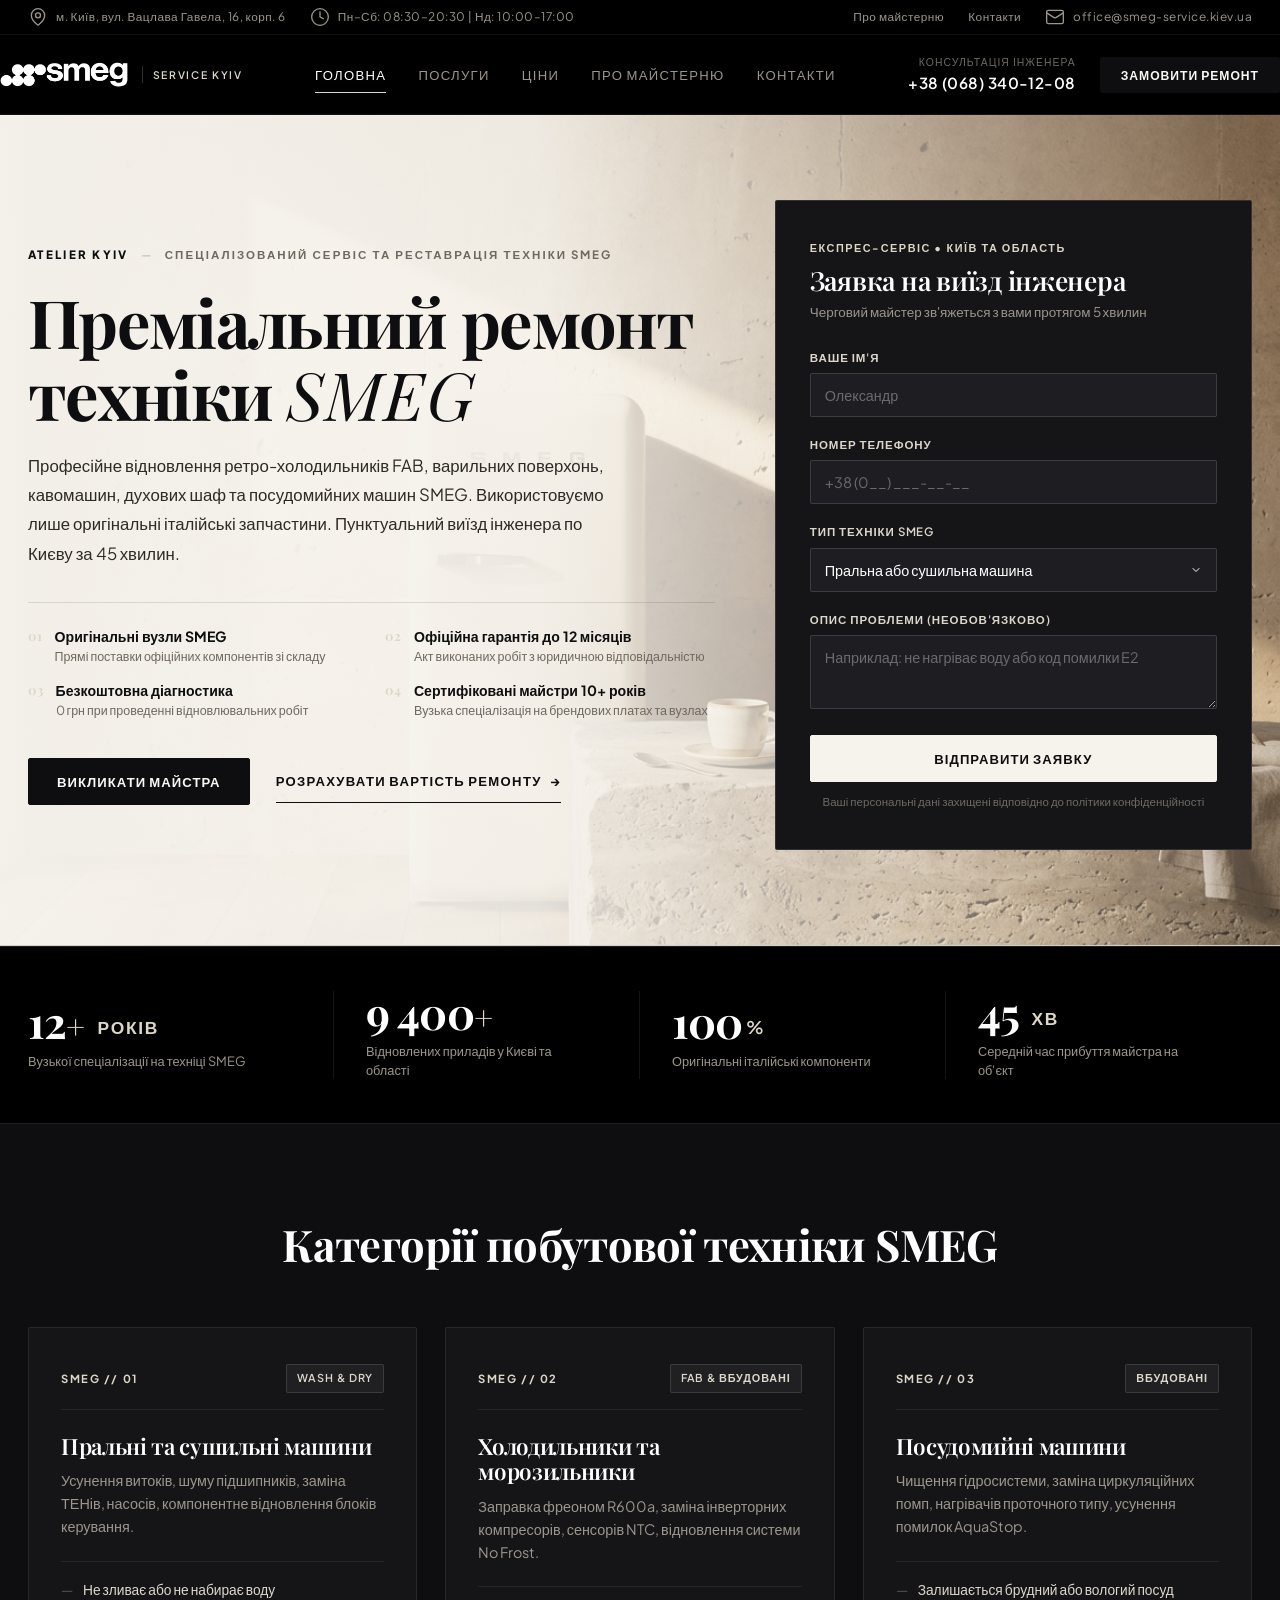
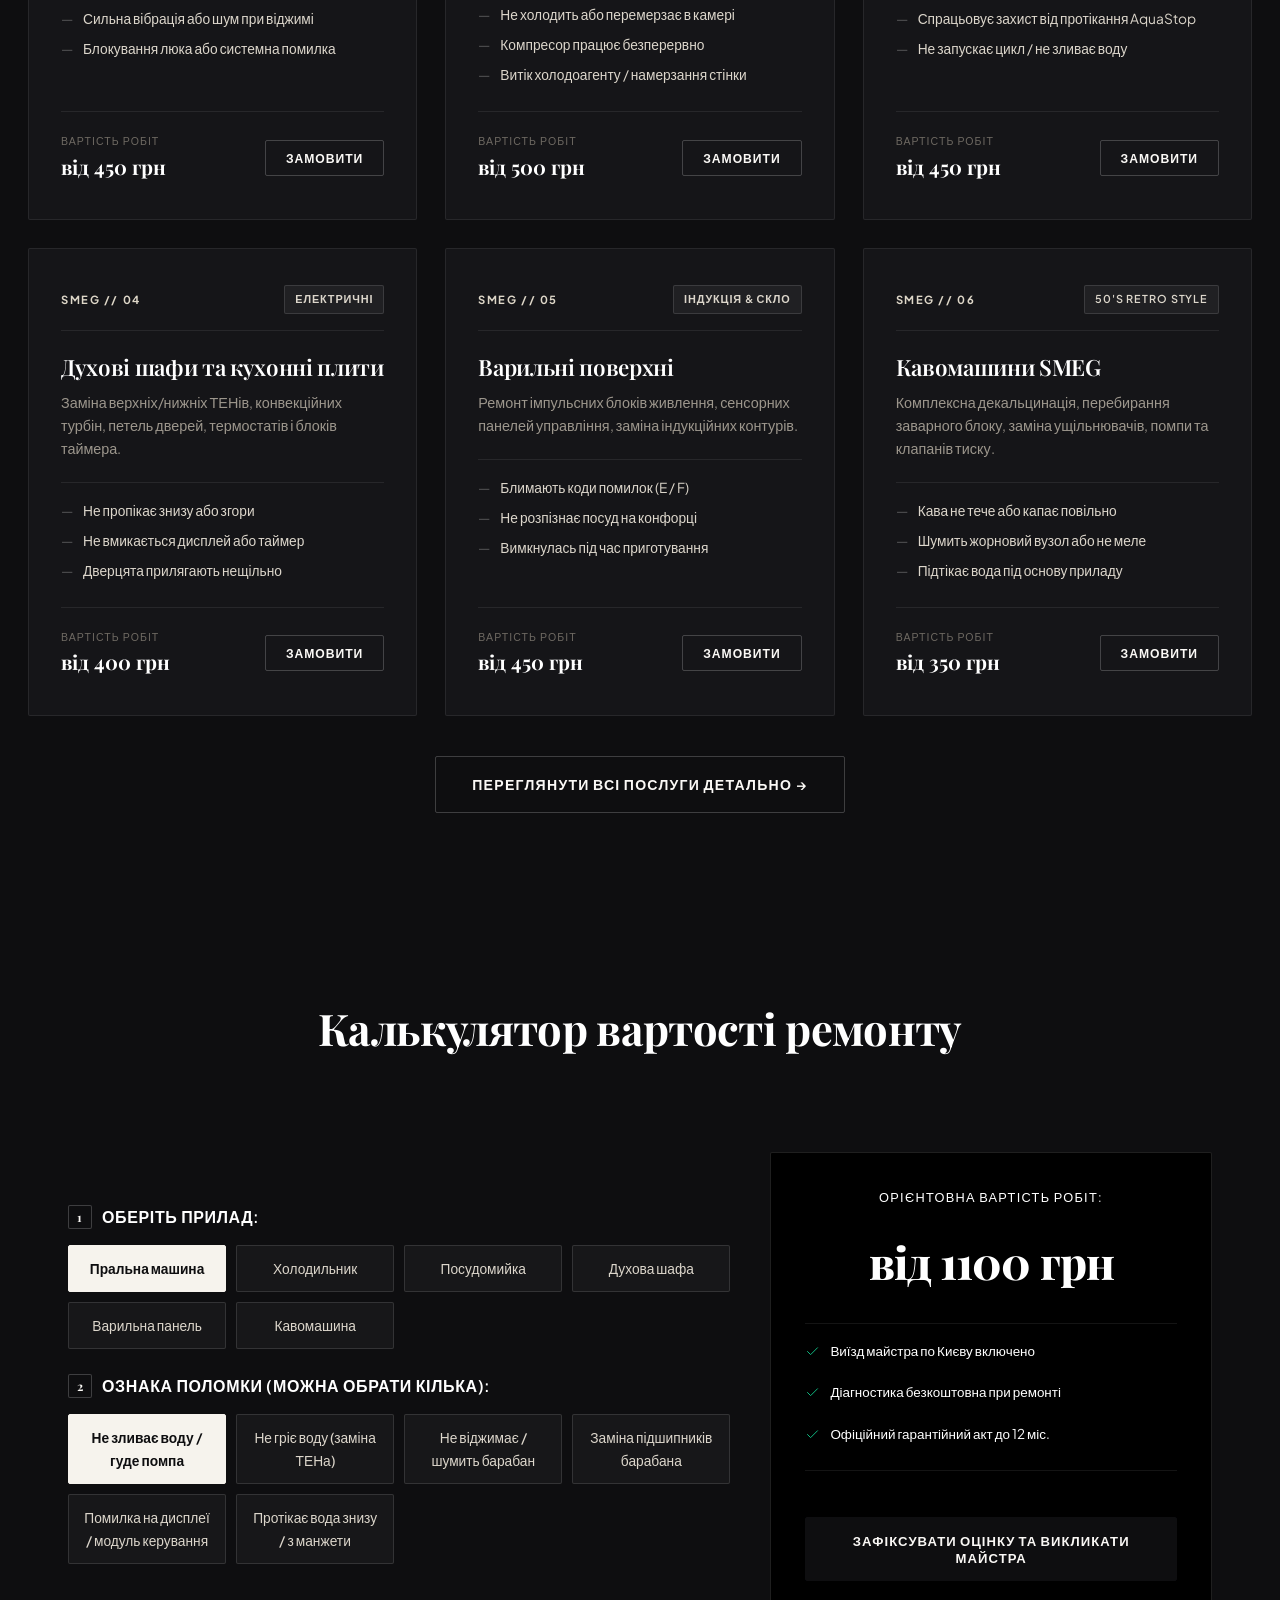
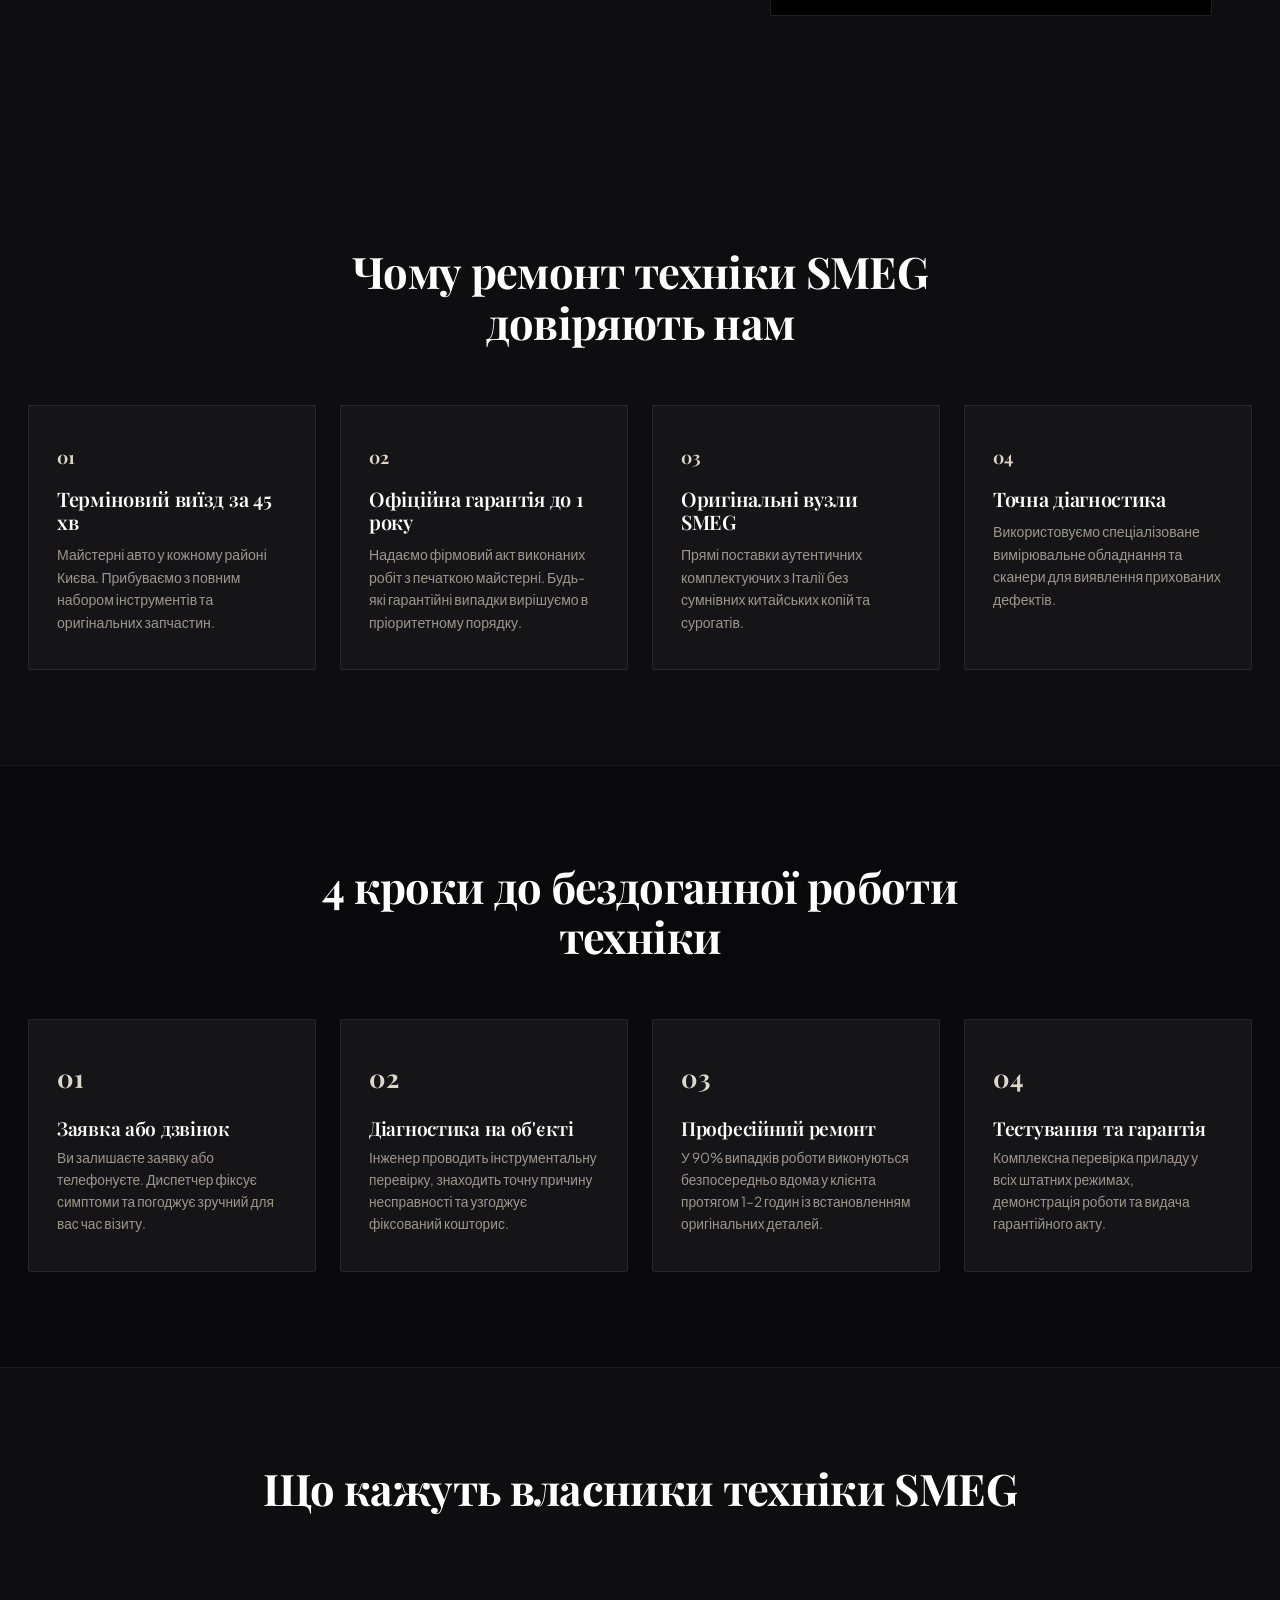
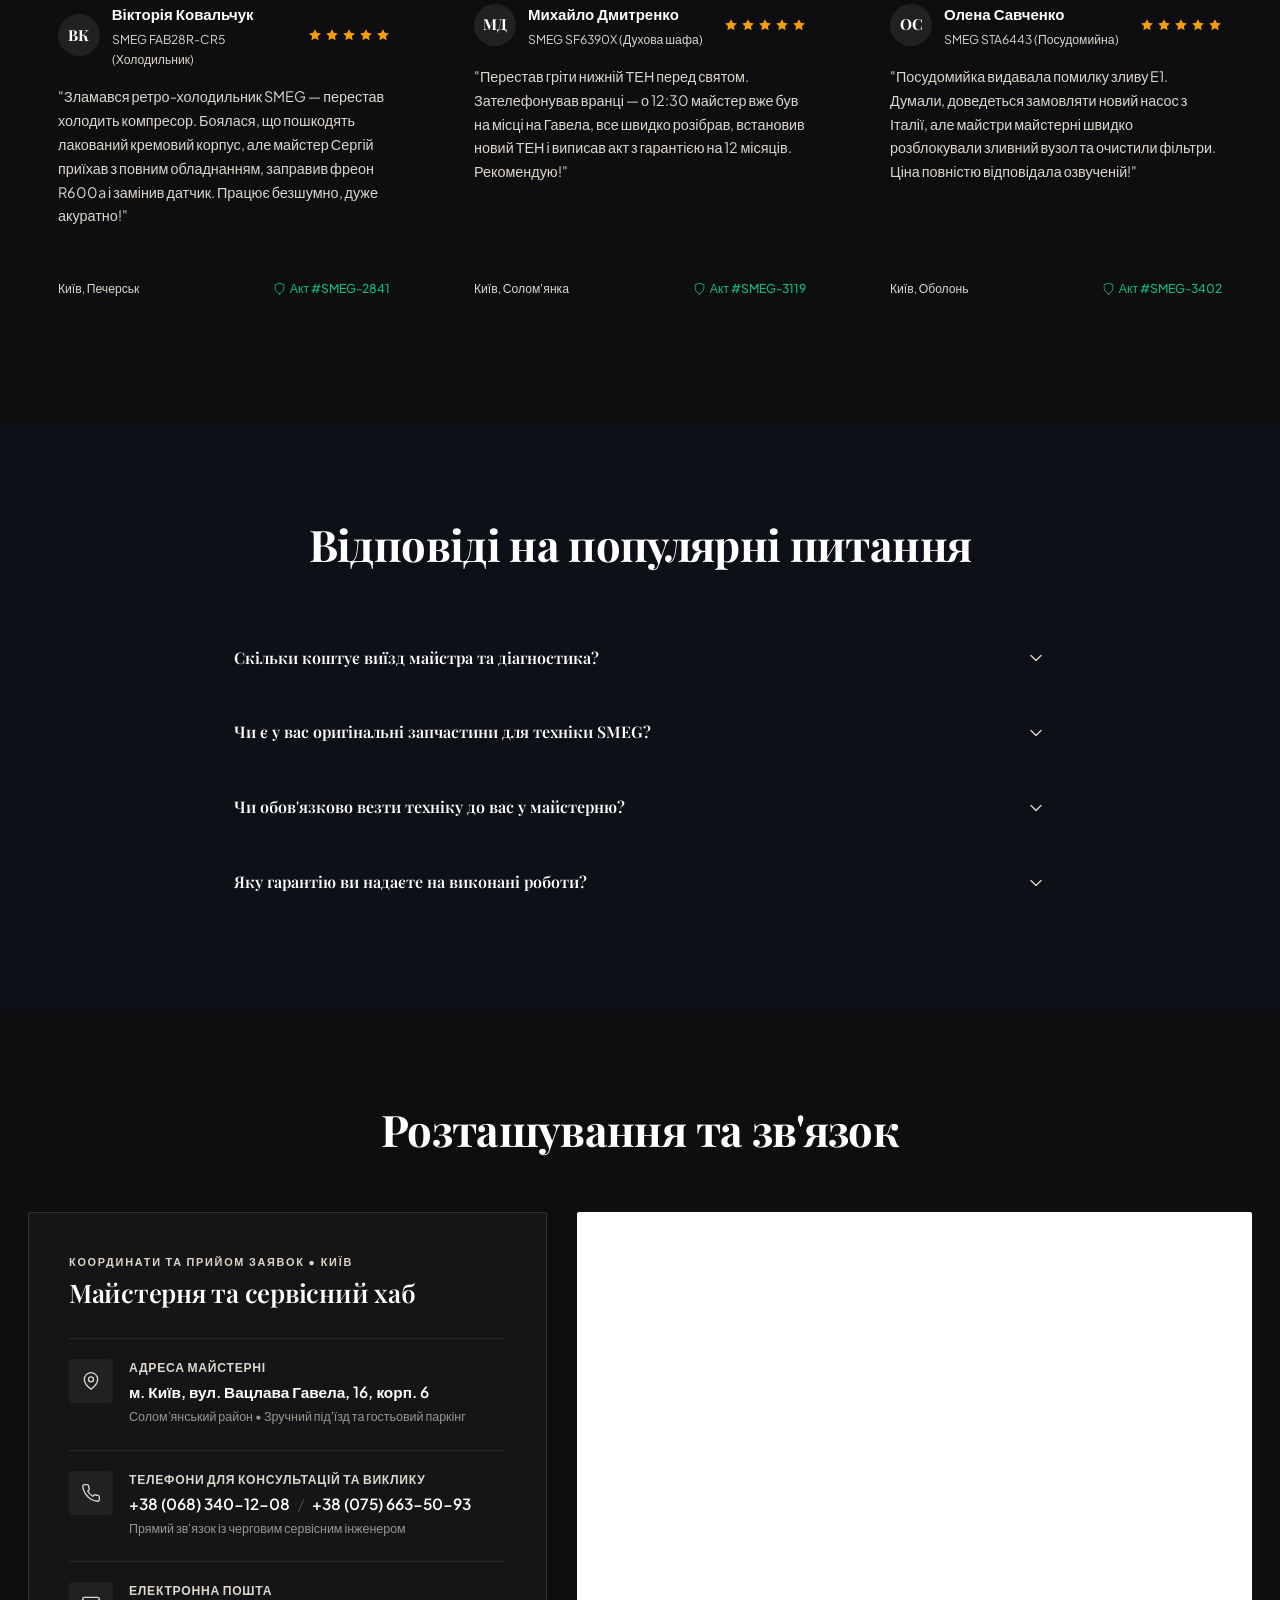
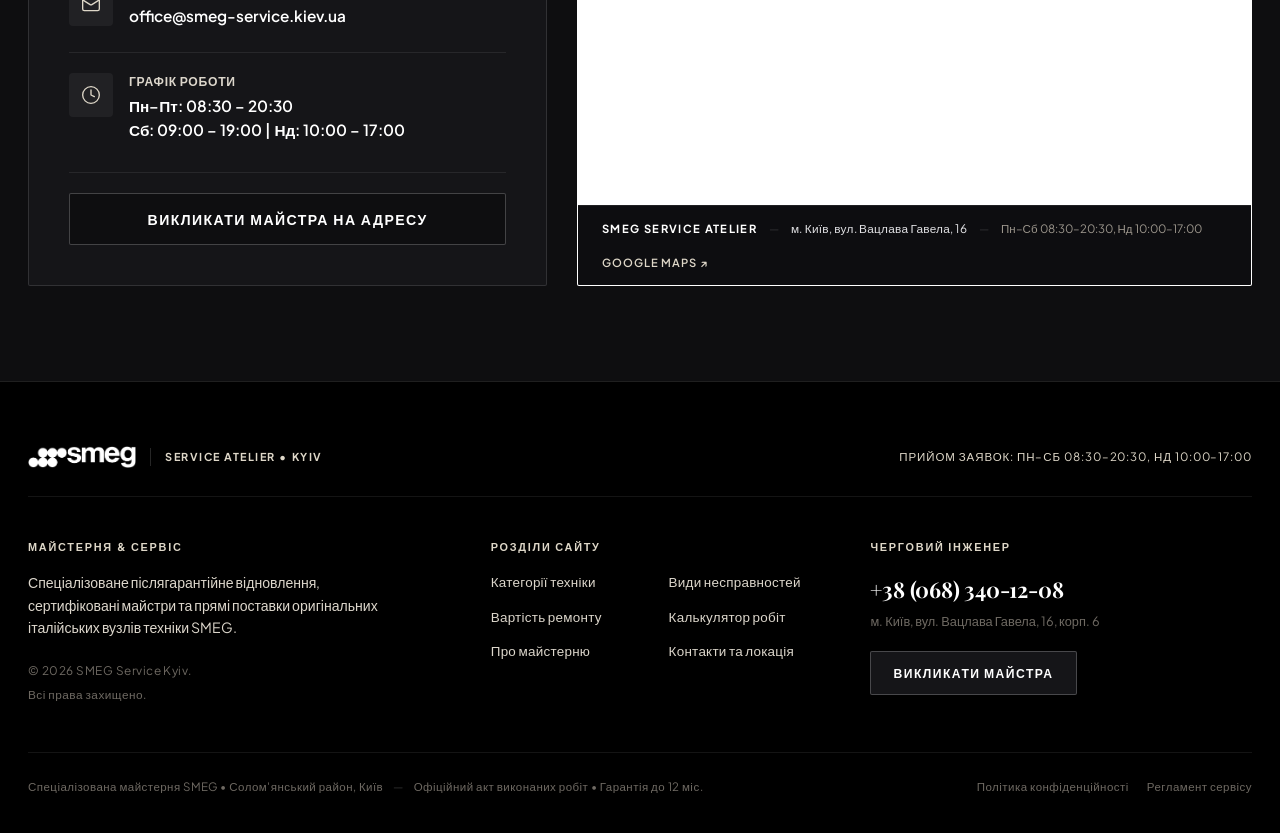
==== commit 65c5a393: "Optimize mobile layout: clean single-line header, hairline specs list, single CTA button, and minima" ====
--- a/index.html
+++ b/index.html
@@ -175,7 +175,7 @@
 
           <div class="hero-actions">
             <button class="btn btn-primary" data-open-modal>
-              <span>Викликати майстра на дім</span>
+              <span>ВИКЛИКАТИ МАЙСТРА</span>
             </button>
             <a href="#calculator" class="hero-calc-btn">
               <span>Розрахувати вартість ремонту</span>
@@ -224,7 +224,7 @@
             </div>
 
             <button type="submit" class="btn btn-console" style="width: 100%;">
-              <span>Отримати консультацію майстра</span>
+              <span>ВІДПРАВИТИ ЗАЯВКУ</span>
             </button>
 
             <p class="form-privacy">
@@ -1063,22 +1063,6 @@
     </div>
   </div>
 
-  <!-- Sticky Mobile Call Bar -->
-  <div class="sticky-call-bar">
-    <div class="sticky-call-inner">
-      <a href="tel:+380683401208" class="btn btn-primary" data-config-phone="0">
-        <svg class="svg-icon" viewBox="0 0 24 24" aria-hidden="true">
-          <path
-            d="M22 16.92v3a2 2 0 0 1-2.18 2 19.79 19.79 0 0 1-8.63-3.07 19.5 19.5 0 0 1-6-6 19.79 19.79 0 0 1-3.07-8.67A2 2 0 0 1 4.11 2h3a2 2 0 0 1 2 1.72 12.84 12.84 0 0 0 .7 2.81 2 2 0 0 1-.45 2.11L8.09 9.91a16 16 0 0 0 6 6l1.27-1.27a2 2 0 0 1 2.11-.45 12.84 12.84 0 0 0 2.81.7A2 2 0 0 1 22 16.92z" />
-        </svg>
-        <span>Зателефонувати майстру</span>
-      </a>
-      <button class="btn btn-secondary" data-open-modal>
-        <span>Заявка</span>
-      </button>
-    </div>
-  </div>
-
 
 
   <!-- Scripts -->
--- a/css/style.css
+++ b/css/style.css
@@ -1941,17 +1941,18 @@
 @media (max-width: 860px) {
   .nav-menu {
     position: fixed;
-    top: 72px;
+    top: 60px;
     left: 0;
     right: 0;
     bottom: 0;
-    background: #000000;
+    background: #09090b;
     flex-direction: column;
-    padding: 40px 24px;
+    padding: 36px 24px;
     align-items: flex-start;
     gap: 20px;
     border-top: 1px solid rgba(255, 255, 255, 0.08);
     display: none;
+    z-index: 999;
   }
 
   .nav-menu.active {
@@ -1959,71 +1960,263 @@
   }
 
   .mobile-menu-btn {
-    display: block;
+    display: flex;
+    align-items: center;
+    justify-content: center;
+    background: transparent;
+    border: none;
+    padding: 6px;
+    color: #ffffff;
+    cursor: pointer;
+  }
+
+  .mobile-menu-btn svg {
+    width: 22px;
+    height: 22px;
+    stroke: #ffffff;
+    stroke-width: 1.75;
   }
 
   .header-actions .btn {
-    display: none;
+    display: none !important;
   }
 
   .header-topbar {
     display: none;
   }
 
+  .header-wrapper {
+    padding: 12px 0;
+    display: flex;
+    align-items: center;
+    justify-content: space-between;
+    gap: 8px;
+  }
+
+  .logo {
+    display: flex;
+    align-items: center;
+    gap: 8px;
+    flex-shrink: 0;
+  }
+
+  .header-logo-img {
+    height: 20px;
+    width: auto;
+    max-width: 100px;
+  }
+
+  .logo-service-badge {
+    display: none !important;
+  }
+
+  .header-actions {
+    display: flex;
+    align-items: center;
+    gap: 12px;
+    margin-left: auto;
+    flex-shrink: 0;
+  }
+
+  .header-phone-box {
+    display: flex;
+    align-items: center;
+    justify-content: center;
+    margin: 0;
+    padding: 0;
+  }
+
+  .header-phone-title {
+    display: none !important; /* Eliminate multi-row text wrapping */
+  }
+
+  .header-phone-number {
+    font-size: 0.84rem;
+    font-weight: 600;
+    color: #ffffff;
+    letter-spacing: 0.02em;
+    white-space: nowrap;
+    line-height: 1;
+    padding: 4px 0;
+  }
+
   .hero {
-    padding: 60px 0 70px;
+    padding: 45px 0 55px;
     background-position: center;
   }
 
+  /* Advantages Block: Clean vertical list with thin hairline horizontal dividers */
   .hero-spec-list {
+    display: flex;
+    flex-direction: column;
+    gap: 0;
+    margin-bottom: 26px;
+    border-top: 1px solid var(--border-hairline);
+    border-bottom: 1px solid var(--border-hairline);
+    padding: 0;
+  }
+
+  .hero-spec-item {
+    display: flex;
+    flex-direction: column;
+    padding: 13px 0;
+    border-bottom: 1px solid var(--border-hairline);
+    gap: 2px;
+  }
+
+  .hero-spec-item:last-child {
+    border-bottom: none;
+  }
+
+  .hero-spec-idx {
+    display: none !important; /* Remove clunky/pale numbers */
+  }
+
+  .hero-spec-content {
+    display: flex;
+    flex-direction: column;
+  }
+
+  .hero-spec-title {
+    font-family: var(--font-body);
+    font-size: 0.94rem;
+    font-weight: 700;
+    color: var(--color-obsidian);
+    line-height: 1.35;
+    margin-bottom: 2px;
+  }
+
+  .hero-spec-desc {
+    font-size: 0.82rem;
+    color: var(--text-dark-muted);
+    line-height: 1.45;
+  }
+
+  /* CTA: Single primary black rectangular button, remove duplicate calc button */
+  .hero-actions {
+    display: flex;
+    flex-direction: column;
+    align-items: stretch;
+    gap: 0;
+    margin-bottom: 30px;
+  }
+
+  .hero-actions .btn-primary {
+    width: 100%;
+    padding: 16px 20px;
+    background: #0e0e10;
+    color: #ffffff;
+    border: 1px solid #0e0e10;
+    border-radius: var(--radius-xs);
+    font-size: 0.88rem;
+    font-weight: 700;
+    letter-spacing: 0.08em;
+    text-transform: uppercase;
+    text-align: center;
+    box-shadow: none;
+  }
+
+  .hero-calc-btn {
+    display: none !important; /* Hide duplicate calc button */
+  }
+
+  /* Mobile Footer: Clean editorial layout, no duplicate call buttons, solid deep obsidian */
+  .site-footer {
+    background: #09090b !important;
+    padding: 34px 0 24px !important;
+    border-top: 1px solid rgba(255, 255, 255, 0.08);
+  }
+
+  .atelier-footer-top {
+    flex-direction: column;
+    align-items: flex-start;
+    gap: 10px;
+    padding-bottom: 18px;
+    margin-bottom: 20px;
+    border-bottom: 1px solid rgba(255, 255, 255, 0.06);
+  }
+
+  .atelier-footer-brand-tag {
+    padding-left: 0;
+    border-left: none;
+    margin-top: 4px;
+  }
+
+  .atelier-footer-status {
+    font-size: 0.68rem;
+    letter-spacing: 0.06em;
+  }
+
+  .atelier-footer-grid {
     grid-template-columns: 1fr;
-    gap: 16px;
+    gap: 20px;
+    margin-bottom: 20px;
+  }
+
+  .atelier-footer-nav-col {
+    display: none; /* Keep mobile footer clean and brief */
+  }
+
+  .atelier-footer-contact-col .btn-atelier-footer {
+    display: none !important; /* Eliminate duplicate call button in footer */
+  }
+
+  .atelier-footer-phone {
+    font-size: 1.15rem;
+    color: #ffffff;
+  }
+
+  .atelier-footer-bottom-strip {
+    flex-direction: column;
+    align-items: flex-start;
+    gap: 8px;
+    padding-top: 16px;
+    border-top: 1px solid rgba(255, 255, 255, 0.06);
+  }
+
+  .atelier-footer-sep {
+    display: none;
+  }
+
+  .atelier-footer-bottom-details {
+    font-size: 0.72rem;
+    line-height: 1.5;
   }
 }
 
 @media (max-width: 640px) {
   .container {
-    padding: 0 18px;
+    padding: 0 16px;
   }
 
   .hero-title {
-    font-size: 2.35rem;
+    font-size: 2.15rem;
     line-height: 1.12;
+    letter-spacing: -0.02em;
+    margin-bottom: 16px;
   }
 
   .hero-description {
-    font-size: 0.98rem;
+    font-size: 0.94rem;
+    line-height: 1.6;
+    margin-bottom: 24px;
   }
 
   .proof-strip-grid {
     grid-template-columns: 1fr;
-    gap: 28px;
+    gap: 24px;
   }
 
   .proof-strip-col {
     padding: 0 !important;
     border-right: none !important;
     border-bottom: 1px solid rgba(255, 255, 255, 0.08);
-    padding-bottom: 20px !important;
+    padding-bottom: 18px !important;
   }
 
   .proof-strip-col:last-child {
     border-bottom: none;
     padding-bottom: 0 !important;
-  }
-
-  .hero-actions {
-    flex-direction: column;
-    align-items: stretch;
-    gap: 16px;
-  }
-
-  .hero-actions .btn {
-    width: 100%;
-  }
-
-  .hero-calc-btn {
-    justify-content: center;
   }
 
   .why-grid,
@@ -2033,43 +2226,11 @@
   }
 
   .hero-console {
-    padding: 28px 20px;
-  }
-}
-
-/* ==========================================================================
-   Sticky Mobile Call Bar (Mobile-only)
-   ========================================================================== */
+    padding: 24px 18px;
+  }
+}
+
+/* Eliminate sticky call bar completely to avoid button duplication */
 .sticky-call-bar {
-  display: none;
-}
-
-@media (max-width: 768px) {
-  .sticky-call-bar {
-    display: block;
-    position: fixed;
-    bottom: 0;
-    left: 0;
-    width: 100%;
-    background: #0e0e10;
-    border-top: 1px solid rgba(255, 255, 255, 0.15);
-    padding: 10px 16px;
-    z-index: 980;
-    box-shadow: 0 -4px 20px rgba(0, 0, 0, 0.6);
-  }
-
-  .sticky-call-inner {
-    display: flex;
-    gap: 10px;
-    max-width: 480px;
-    margin: 0 auto;
-  }
-
-  .sticky-call-inner .btn {
-    flex: 1;
-    font-size: 0.74rem;
-    padding: 12px 10px;
-    justify-content: center;
-    border-radius: var(--radius-xs);
-  }
+  display: none !important;
 }
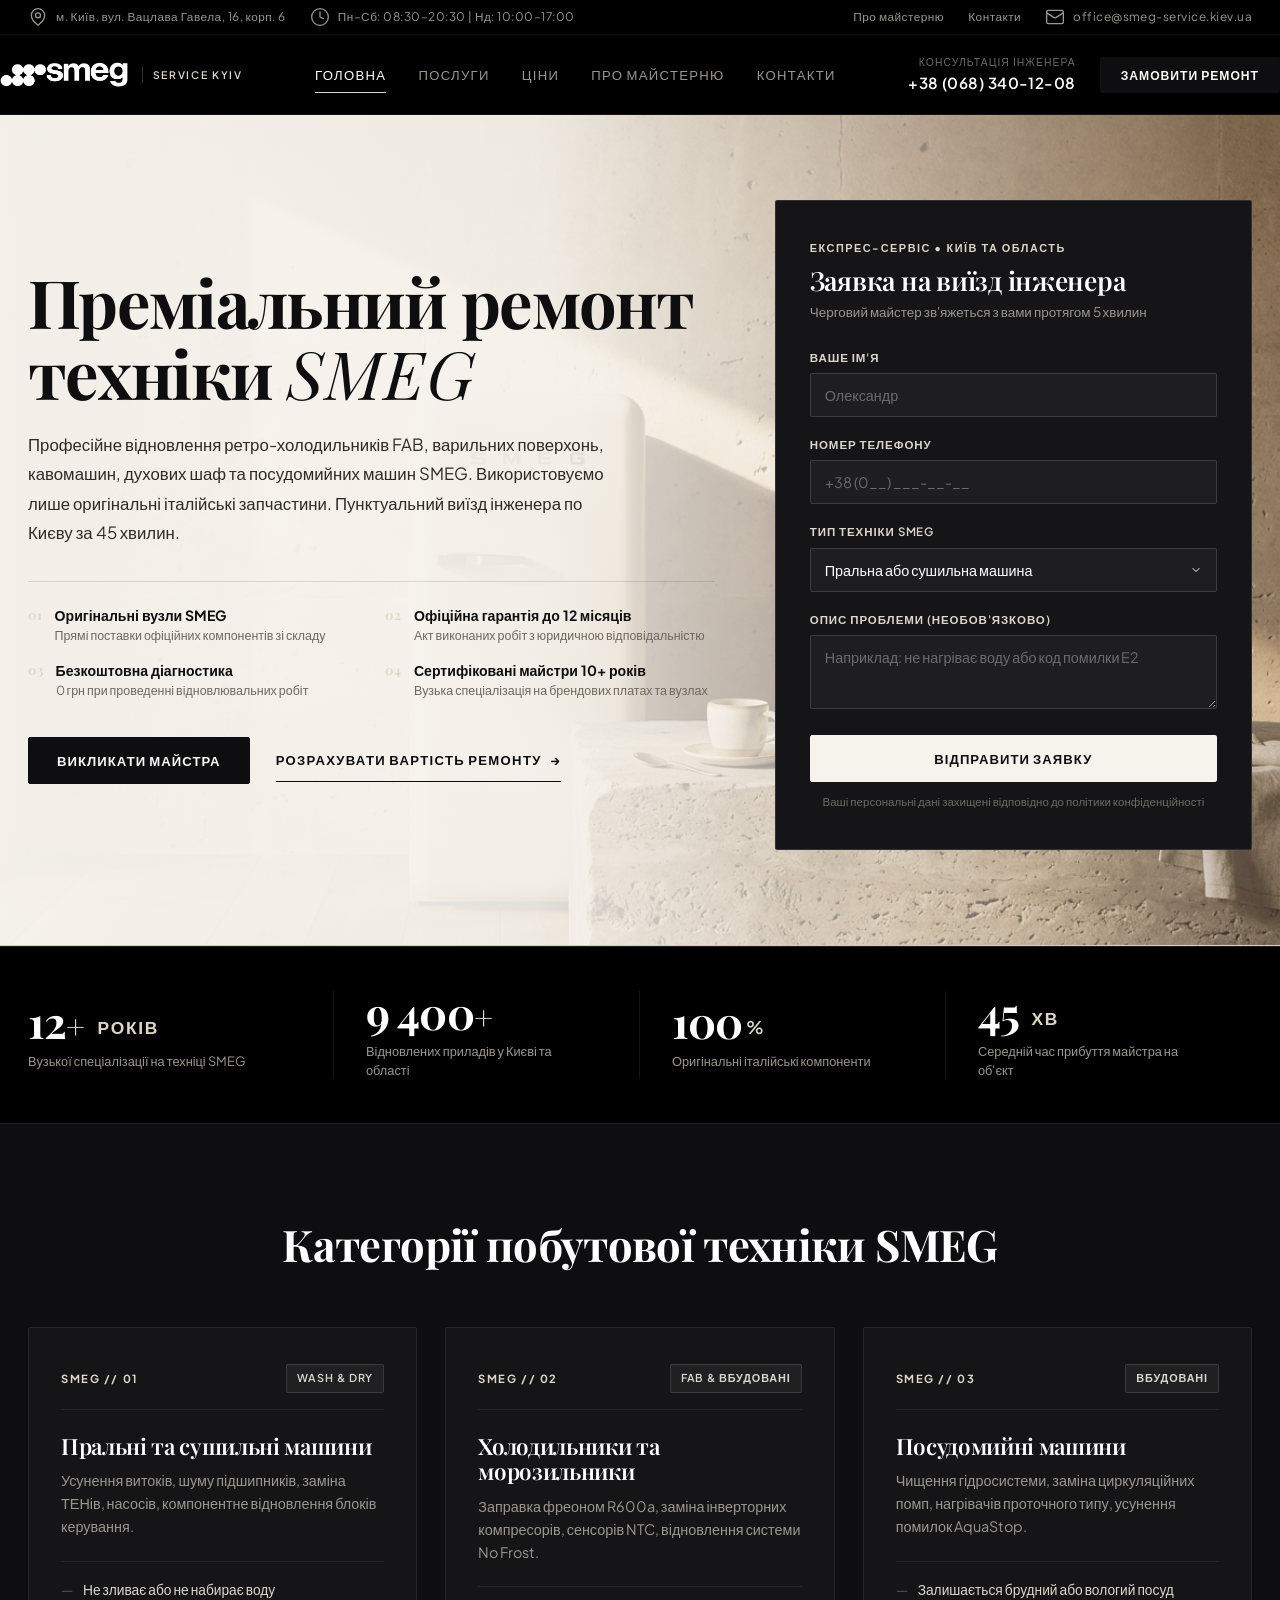
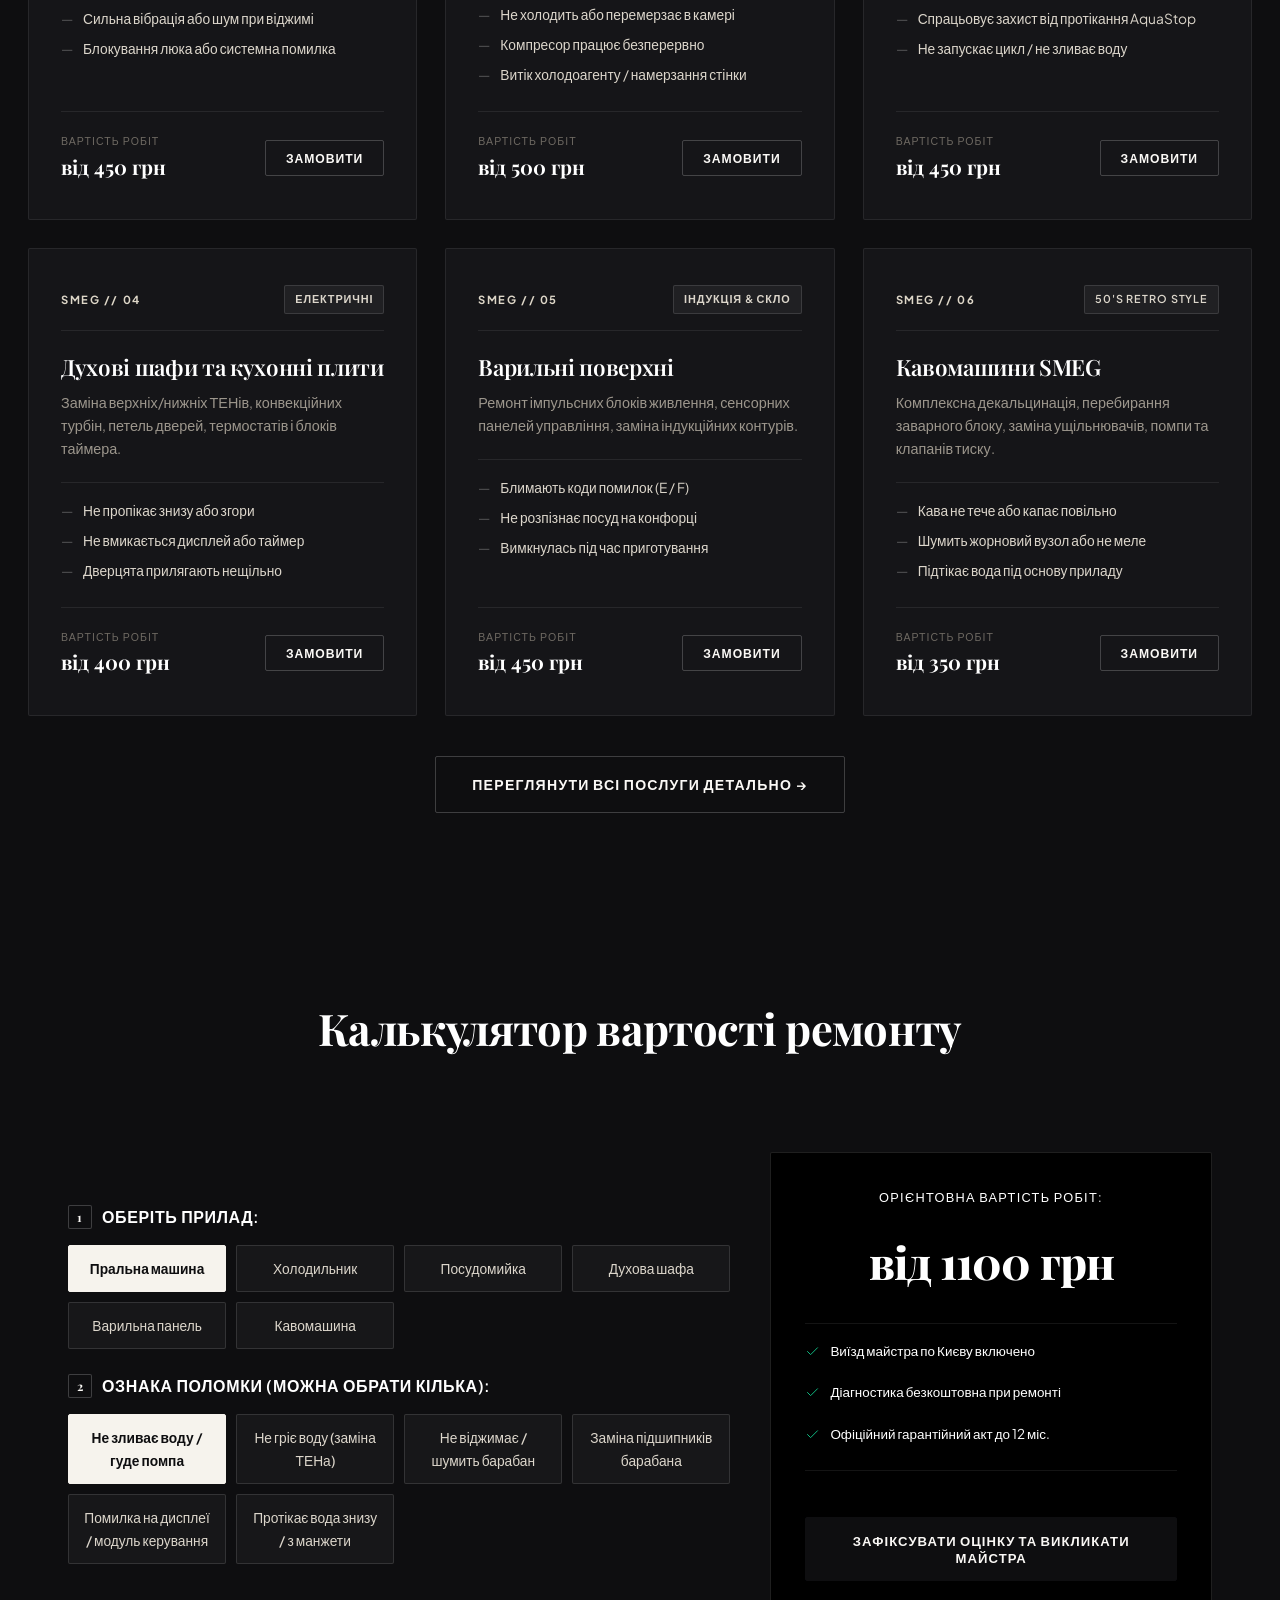
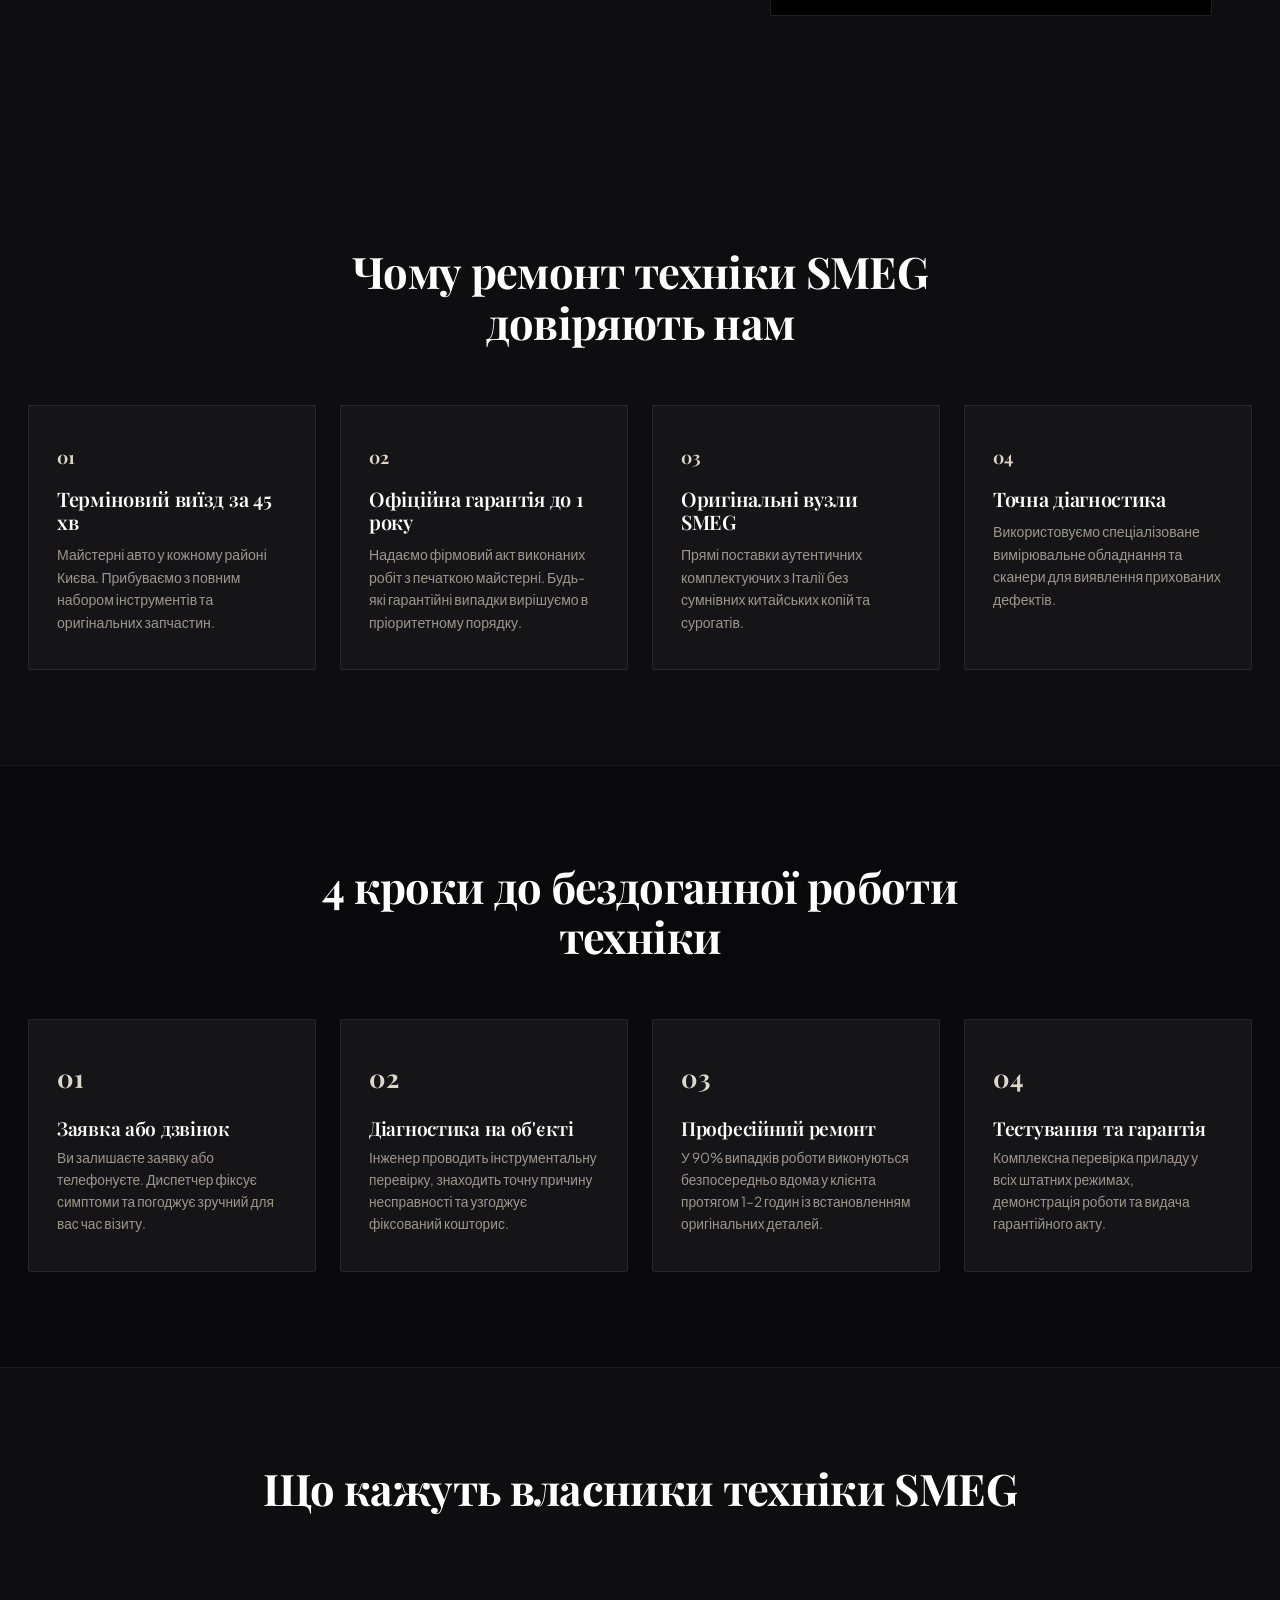
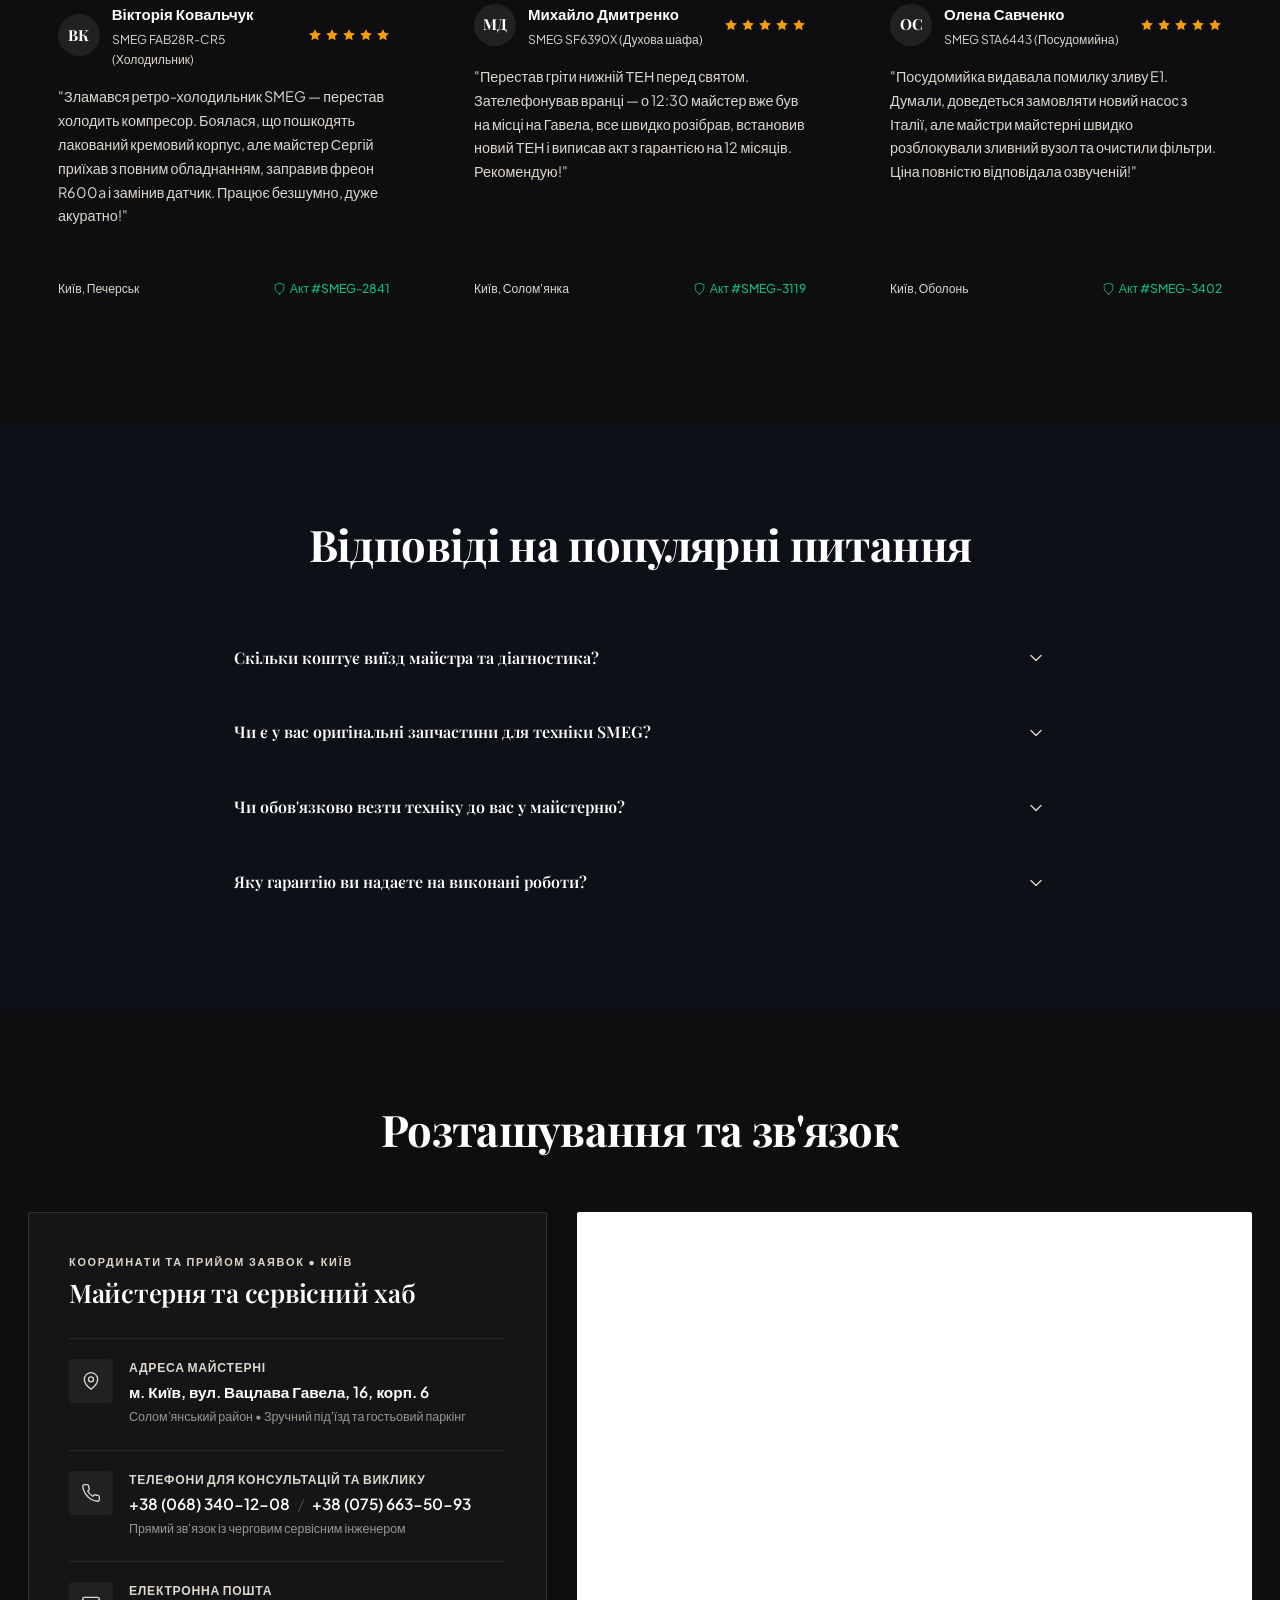
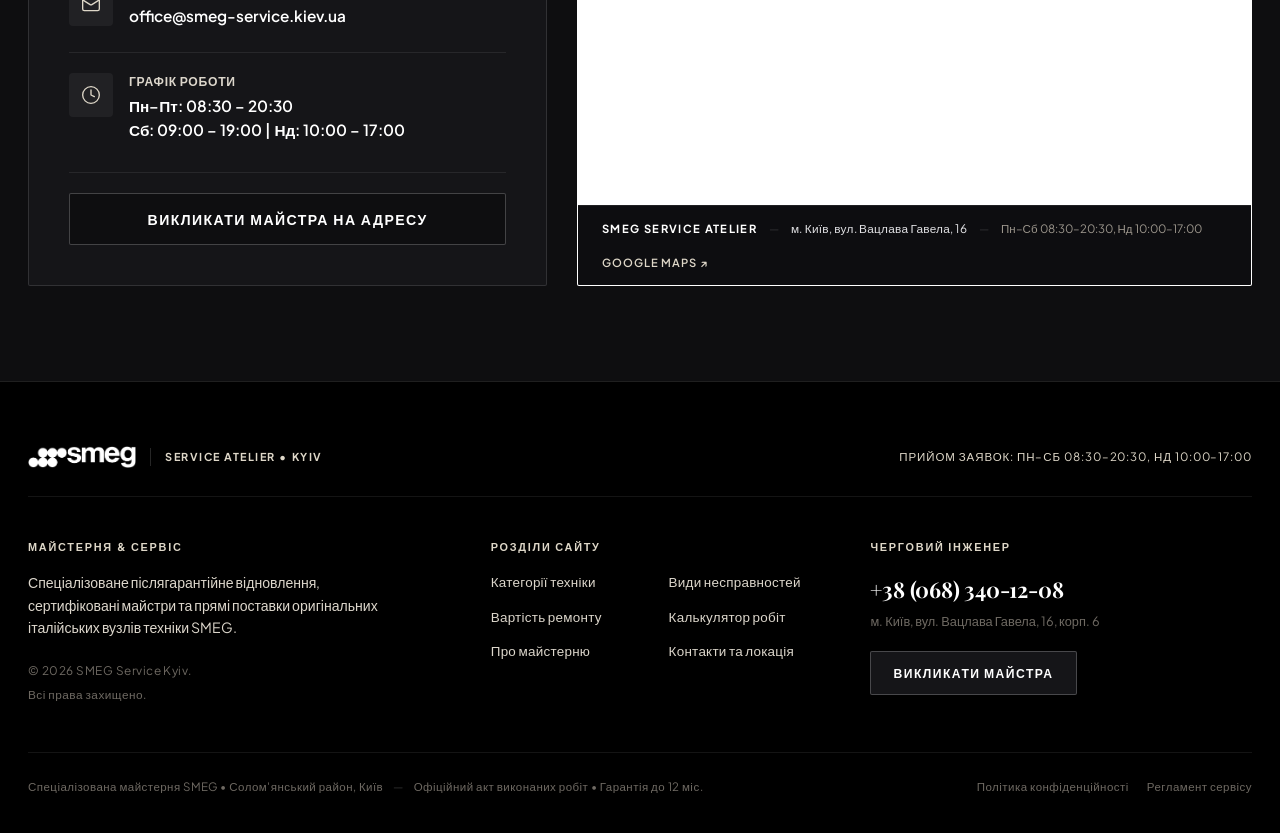
==== commit d93fb3e1: "Remove ATELIER KYIV hero meta strip" ====
--- a/index.html
+++ b/index.html
@@ -128,11 +128,6 @@
     <section class="hero">
       <div class="container hero-content">
         <div class="hero-editorial">
-          <div class="hero-meta-strip">
-            <span class="hero-meta-atelier">ATELIER KYIV</span>
-            <span class="hero-meta-divider">—</span>
-            <span class="hero-meta-subtitle">Спеціалізований сервіс та реставрація техніки SMEG</span>
-          </div>
 
           <h1 class="hero-title">
             Преміальний ремонт техніки <span class="hero-brand-name">SMEG</span>
--- a/css/style.css
+++ b/css/style.css
@@ -1510,12 +1510,28 @@
    Minimalist Atelier Scroll-To-Top Widget (Architectural Line & Text)
    Zero white background, zero drop-shadow, sand-muted organic presence
    ========================================================================== */
+/* Повністю вимикає синє виділення та підсвічування для цього елемента */
+.atelier-scroll-top,
+.atelier-scroll-top *,
+.btn-top-scroll,
+.btn-top-scroll *,
+#scroll-to-top-btn,
+#scroll-to-top-btn * {
+  -webkit-user-select: none; /* Safari */
+  -moz-user-select: none;    /* Firefox */
+  -ms-user-select: none;     /* IE/Edge */
+  user-select: none;         /* Standard */
+  -webkit-touch-callout: none;
+  -webkit-tap-highlight-color: transparent;
+  outline: none;
+}
+
 .atelier-scroll-top,
 .btn-top-scroll {
   position: fixed;
   bottom: 40px;
   right: 24px;
-  z-index: 990;
+  z-index: 99; /* Isolate z-index: higher than normal content, lower than headers (1000) and modals (3000) */
   display: inline-flex;
   flex-direction: column;
   align-items: center;
@@ -1526,16 +1542,17 @@
   padding: 0 !important;
   cursor: pointer;
   opacity: 0;
-  pointer-events: none;
-  transition: opacity 0.3s cubic-bezier(0.16, 1, 0.3, 1), transform 0.24s cubic-bezier(0.16, 1, 0.3, 1);
-  user-select: none;
+  visibility: hidden;
+  pointer-events: none !important; /* Completely transparent to clicks by default */
+  transition: opacity 0.3s cubic-bezier(0.16, 1, 0.3, 1), transform 0.24s cubic-bezier(0.16, 1, 0.3, 1), visibility 0.3s ease;
   color: var(--color-sand-muted, #ded7c8) !important;
 }
 
 .atelier-scroll-top.visible,
 .btn-top-scroll.visible {
   opacity: 0.75 !important;
-  pointer-events: auto !important;
+  visibility: visible !important;
+  pointer-events: auto !important; /* Clickable ONLY when visible on scroll */
 }
 
 .atelier-scroll-top:hover,
@@ -1898,17 +1915,17 @@
 }
 
 /* ==========================================================================
-   Responsive Media Queries
+   Responsive Media Queries & Mobile Single-Column Stack
    ========================================================================== */
 @media (max-width: 1024px) {
   .hero-content {
     grid-template-columns: 1fr;
-    gap: 48px;
+    gap: 40px;
   }
 
   .proof-strip-grid {
     grid-template-columns: repeat(2, 1fr);
-    gap: 32px 0;
+    gap: 28px 0;
   }
 
   .proof-strip-col:nth-child(2) {
@@ -1929,8 +1946,8 @@
     grid-template-columns: repeat(2, 1fr);
   }
 
-  .footer-grid {
-    grid-template-columns: 1fr 1fr;
+  .services-grid {
+    grid-template-columns: repeat(auto-fit, minmax(280px, 1fr));
   }
 
   .location-wrapper {
@@ -2027,7 +2044,7 @@
   }
 
   .header-phone-title {
-    display: none !important; /* Eliminate multi-row text wrapping */
+    display: none !important;
   }
 
   .header-phone-number {
@@ -2041,7 +2058,7 @@
   }
 
   .hero {
-    padding: 45px 0 55px;
+    padding: 45px 0 50px;
     background-position: center;
   }
 
@@ -2069,7 +2086,7 @@
   }
 
   .hero-spec-idx {
-    display: none !important; /* Remove clunky/pale numbers */
+    display: none !important;
   }
 
   .hero-spec-content {
@@ -2092,17 +2109,18 @@
     line-height: 1.45;
   }
 
-  /* CTA: Single primary black rectangular button, remove duplicate calc button */
+  /* CTA: Single primary black rectangular button */
   .hero-actions {
     display: flex;
     flex-direction: column;
     align-items: stretch;
     gap: 0;
     margin-bottom: 30px;
+    width: 100%;
   }
 
   .hero-actions .btn-primary {
-    width: 100%;
+    width: 100% !important;
     padding: 16px 20px;
     background: #0e0e10;
     color: #ffffff;
@@ -2114,10 +2132,87 @@
     text-transform: uppercase;
     text-align: center;
     box-shadow: none;
+    display: flex;
+    justify-content: center;
   }
 
   .hero-calc-btn {
-    display: none !important; /* Hide duplicate calc button */
+    display: none !important;
+  }
+
+  /* STRICT Single-column vertical stack (100% width) for all cards & grids */
+  .services-grid {
+    display: flex !important;
+    flex-direction: column !important;
+    width: 100% !important;
+    gap: 20px !important;
+  }
+
+  .service-card {
+    width: 100% !important;
+    padding: 24px 20px !important;
+    box-sizing: border-box !important;
+  }
+
+  .service-card-bottom {
+    flex-direction: column !important;
+    align-items: stretch !important;
+    gap: 14px !important;
+  }
+
+  .service-card-bottom .btn {
+    width: 100% !important;
+    text-align: center !important;
+    justify-content: center !important;
+    display: flex !important;
+    padding: 14px 20px !important;
+  }
+
+  .why-grid,
+  .steps-grid,
+  .reviews-grid {
+    display: flex !important;
+    flex-direction: column !important;
+    width: 100% !important;
+    gap: 18px !important;
+  }
+
+  .why-card,
+  .step-card,
+  .review-card {
+    width: 100% !important;
+    padding: 24px 20px !important;
+    box-sizing: border-box !important;
+  }
+
+  .location-wrapper {
+    display: flex !important;
+    flex-direction: column !important;
+    width: 100% !important;
+    gap: 20px !important;
+  }
+
+  .location-info {
+    width: 100% !important;
+    padding: 26px 20px !important;
+    box-sizing: border-box !important;
+  }
+
+  .map-container {
+    width: 100% !important;
+    min-height: 300px !important;
+    height: 300px !important;
+  }
+
+  .map-minimal-strip {
+    flex-direction: column !important;
+    align-items: flex-start !important;
+    gap: 8px !important;
+    padding: 12px 14px !important;
+  }
+
+  .map-minimal-link {
+    align-self: flex-start !important;
   }
 
   /* Mobile Footer: Clean editorial layout, no duplicate call buttons, solid deep obsidian */
@@ -2154,11 +2249,11 @@
   }
 
   .atelier-footer-nav-col {
-    display: none; /* Keep mobile footer clean and brief */
+    display: none;
   }
 
   .atelier-footer-contact-col .btn-atelier-footer {
-    display: none !important; /* Eliminate duplicate call button in footer */
+    display: none !important;
   }
 
   .atelier-footer-phone {
@@ -2186,32 +2281,40 @@
 
 @media (max-width: 640px) {
   .container {
-    padding: 0 16px;
+    padding-left: 18px !important;
+    padding-right: 18px !important;
   }
 
   .hero-title {
-    font-size: 2.15rem;
-    line-height: 1.12;
+    font-size: 1.95rem !important;
+    line-height: 1.14;
     letter-spacing: -0.02em;
     margin-bottom: 16px;
   }
 
   .hero-description {
-    font-size: 0.94rem;
+    font-size: 0.92rem;
     line-height: 1.6;
     margin-bottom: 24px;
   }
 
+  .section-title {
+    font-size: 1.55rem !important;
+    line-height: 1.2 !important;
+  }
+
   .proof-strip-grid {
-    grid-template-columns: 1fr;
-    gap: 24px;
+    display: flex !important;
+    flex-direction: column !important;
+    gap: 18px !important;
   }
 
   .proof-strip-col {
     padding: 0 !important;
     border-right: none !important;
     border-bottom: 1px solid rgba(255, 255, 255, 0.08);
-    padding-bottom: 18px !important;
+    padding-bottom: 16px !important;
+    width: 100% !important;
   }
 
   .proof-strip-col:last-child {
@@ -2219,18 +2322,35 @@
     padding-bottom: 0 !important;
   }
 
-  .why-grid,
-  .steps-grid,
-  .footer-grid {
-    grid-template-columns: 1fr;
-  }
-
   .hero-console {
-    padding: 24px 18px;
-  }
-}
-
-/* Eliminate sticky call bar completely to avoid button duplication */
+    padding: 24px 18px !important;
+    width: 100% !important;
+    box-sizing: border-box !important;
+  }
+
+  .console-title {
+    font-size: 1.35rem !important;
+  }
+
+  .calc-wrapper {
+    padding: 22px 16px !important;
+    width: 100% !important;
+    box-sizing: border-box !important;
+  }
+}
+
+/* Universal Overflow Protection & Sticky Call Bar elimination */
+html, body {
+  overflow-x: hidden !important;
+  max-width: 100vw !important;
+  width: 100% !important;
+  position: relative;
+}
+
+*, *::before, *::after {
+  box-sizing: border-box;
+}
+
 .sticky-call-bar {
   display: none !important;
 }
--- a/css/components.css
+++ b/css/components.css
@@ -254,6 +254,28 @@
   color: var(--text-dim);
 }
 
+.warranty-card {
+  background: var(--bg-surface);
+  border: 1px solid var(--border-subtle);
+  border-radius: var(--radius-xs);
+  padding: 36px;
+  margin-top: 50px;
+}
+
+.warranty-title {
+  font-family: var(--font-serif);
+  font-size: 1.6rem;
+  margin-bottom: 14px;
+  color: #ffffff;
+}
+
+.warranty-desc {
+  color: var(--text-secondary);
+  line-height: 1.7;
+  margin-bottom: 24px;
+  font-size: 0.94rem;
+}
+
 /* ==========================================================================
    Customer Reviews
    ========================================================================== */
@@ -493,10 +515,32 @@
    ========================================================================== */
 .about-grid {
   display: grid;
-  grid-template-columns: 1.1fr 0.9fr;
+  grid-template-columns: 1.15fr 0.85fr;
   gap: 48px;
-  align-items: center;
+  align-items: start;
   margin-bottom: 70px;
+}
+
+.about-heading {
+  font-family: var(--font-serif);
+  font-size: 2.1rem;
+  margin-bottom: 18px;
+  color: #ffffff;
+  line-height: 1.25;
+}
+
+.about-lead-text {
+  color: var(--text-secondary);
+  line-height: 1.7;
+  margin-bottom: 16px;
+  font-size: 0.96rem;
+}
+
+.about-sub-text {
+  color: var(--text-secondary);
+  line-height: 1.7;
+  margin-bottom: 28px;
+  font-size: 0.94rem;
 }
 
 .about-stats-grid {
@@ -505,8 +549,219 @@
   gap: 16px;
 }
 
-/* Responsive Rules */
+.about-stat-card {
+  background: var(--bg-surface);
+  padding: 22px 18px;
+  border-radius: var(--radius-xs);
+  border: 1px solid var(--border-subtle);
+  text-align: center;
+}
+
+.about-stat-val {
+  font-family: var(--font-display);
+  font-size: 2.2rem;
+  font-weight: 800;
+  color: #ffffff;
+  line-height: 1.1;
+  margin-bottom: 6px;
+}
+
+.about-stat-lbl {
+  font-size: 0.78rem;
+  color: var(--text-muted);
+  text-transform: uppercase;
+  letter-spacing: 0.05em;
+}
+
+.about-standards-card {
+  background: var(--color-charcoal, #151518);
+  border: 1px solid rgba(255, 255, 255, 0.12);
+  border-radius: var(--radius-xs);
+  padding: 36px 32px;
+}
+
+.about-standards-title {
+  font-family: var(--font-serif);
+  font-size: 1.35rem;
+  margin-bottom: 24px;
+  color: #ffffff;
+}
+
+.about-standards-list {
+  list-style: none;
+  display: flex;
+  flex-direction: column;
+  gap: 20px;
+  padding: 0;
+  margin: 0;
+}
+
+.about-standard-item {
+  display: flex;
+  gap: 16px;
+  align-items: flex-start;
+}
+
+.about-standard-num {
+  font-family: var(--font-serif);
+  font-size: 1rem;
+  font-weight: 700;
+  color: var(--color-sand-muted, #C6A87C);
+  letter-spacing: 0.1em;
+  flex-shrink: 0;
+  min-width: 28px;
+  line-height: 1.4;
+}
+
+.about-standard-content {
+  flex: 1;
+}
+
+.about-standard-name {
+  color: #ffffff;
+  font-size: 0.95rem;
+  display: block;
+  margin-bottom: 4px;
+}
+
+.about-standard-desc {
+  font-size: 0.86rem;
+  color: var(--text-light-muted, rgba(255, 255, 255, 0.7));
+  line-height: 1.5;
+  margin: 0;
+}
+
+/* ==========================================================================
+   Services Page Layouts
+   ========================================================================== */
+.service-detail-box {
+  margin-bottom: 50px;
+  background: var(--bg-surface);
+  padding: 36px 32px;
+  border-radius: var(--radius-xs);
+  border: 1px solid var(--border-subtle);
+  width: 100%;
+  box-sizing: border-box;
+}
+
+.service-detail-header {
+  display: flex;
+  justify-content: space-between;
+  align-items: center;
+  margin-bottom: 20px;
+  gap: 20px;
+}
+
+.service-detail-title-group {
+  display: flex;
+  align-items: center;
+  gap: 16px;
+}
+
+.service-detail-heading {
+  font-family: var(--font-serif);
+  font-size: 1.6rem;
+  color: #ffffff;
+  margin: 0;
+  line-height: 1.25;
+}
+
+.service-detail-cta-btn {
+  flex-shrink: 0;
+  white-space: nowrap;
+}
+
+.service-detail-text {
+  color: var(--text-secondary);
+  margin-bottom: 24px;
+  line-height: 1.65;
+  font-size: 0.94rem;
+}
+
+.service-subitems-title {
+  margin-bottom: 16px;
+  font-size: 1rem;
+  color: #ffffff;
+  text-transform: uppercase;
+  letter-spacing: 0.06em;
+}
+
+.service-subitems-grid {
+  display: grid;
+  grid-template-columns: repeat(auto-fit, minmax(240px, 1fr));
+  gap: 16px;
+}
+
+.service-subitem-card {
+  background: rgba(255, 255, 255, 0.04);
+  border: 1px solid rgba(255, 255, 255, 0.1);
+  padding: 20px 18px;
+  border-radius: var(--radius-xs);
+  display: flex;
+  flex-direction: column;
+  justify-content: space-between;
+}
+
+.service-subitem-name {
+  color: #ffffff;
+  display: block;
+  margin-bottom: 6px;
+  font-size: 0.92rem;
+}
+
+.service-subitem-desc {
+  font-size: 0.84rem;
+  color: var(--text-muted);
+  line-height: 1.45;
+  margin-bottom: 12px;
+}
+
+.service-subitem-price {
+  margin-top: auto;
+  color: #ffffff;
+  font-weight: 700;
+  font-size: 0.95rem;
+}
+
+/* ==========================================================================
+   Contacts Page Layouts
+   ========================================================================== */
+.contacts-grid {
+  display: grid;
+  grid-template-columns: repeat(auto-fit, minmax(240px, 1fr));
+  gap: 24px;
+  margin-bottom: 50px;
+}
+
+.contact-card {
+  background: var(--bg-surface);
+  border: 1px solid var(--border-subtle);
+  border-radius: var(--radius-xs);
+  padding: 30px 24px;
+}
+
+.contact-card-title {
+  font-family: var(--font-serif);
+  font-size: 1.15rem;
+  color: #ffffff;
+  margin-bottom: 8px;
+}
+
+.contact-card-desc {
+  color: var(--text-secondary);
+  font-size: 0.9rem;
+  line-height: 1.65;
+  margin: 0;
+}
+
+/* ==========================================================================
+   Responsive Rules
+   ========================================================================== */
 @media (max-width: 980px) {
+  .about-grid {
+    grid-template-columns: 1fr !important;
+    gap: 36px !important;
+  }
   .calc-wrapper {
     grid-template-columns: 1fr;
     gap: 28px;
@@ -521,38 +776,252 @@
 }
 
 @media (max-width: 768px) {
+  .about-grid {
+    display: flex !important;
+    flex-direction: column !important;
+    gap: 32px !important;
+    margin-bottom: 40px !important;
+    width: 100% !important;
+  }
+
+  .about-story-col {
+    width: 100% !important;
+  }
+
+  .about-heading {
+    font-size: 1.55rem !important;
+    line-height: 1.25 !important;
+  }
+
+  .about-stats-grid {
+    display: flex !important;
+    flex-direction: column !important;
+    width: 100% !important;
+    gap: 12px !important;
+  }
+
+  .about-stat-card {
+    width: 100% !important;
+    padding: 18px 16px !important;
+  }
+
+  .about-standards-card {
+    width: 100% !important;
+    padding: 24px 18px !important;
+    box-sizing: border-box !important;
+  }
+
+  .service-detail-box {
+    padding: 22px 16px !important;
+    margin-bottom: 28px !important;
+    width: 100% !important;
+    box-sizing: border-box !important;
+  }
+
+  .service-detail-header {
+    flex-direction: column !important;
+    align-items: stretch !important;
+    gap: 16px !important;
+  }
+
+  .service-detail-title-group {
+    width: 100% !important;
+  }
+
+  .service-detail-heading {
+    font-size: 1.25rem !important;
+    line-height: 1.25 !important;
+  }
+
+  .service-detail-cta-btn {
+    width: 100% !important;
+    justify-content: center !important;
+    text-align: center !important;
+    display: flex !important;
+    padding: 16px 20px !important;
+    font-size: 0.86rem !important;
+    font-weight: 700 !important;
+    letter-spacing: 0.08em !important;
+    text-transform: uppercase !important;
+  }
+
+  .service-subitems-grid {
+    display: flex !important;
+    flex-direction: column !important;
+    width: 100% !important;
+    gap: 12px !important;
+  }
+
+  .service-subitem-card {
+    width: 100% !important;
+    padding: 16px !important;
+    box-sizing: border-box !important;
+  }
+
+  .contacts-grid {
+    display: flex !important;
+    flex-direction: column !important;
+    width: 100% !important;
+    gap: 16px !important;
+  }
+
+  .contact-card {
+    width: 100% !important;
+    padding: 22px 18px !important;
+    box-sizing: border-box !important;
+  }
+
+  /* ==========================================================================
+     Mobile Stacked Cards for Pricing: NO Desktop Tables
+     ========================================================================== */
   .pricing-table-wrapper {
-    overflow-x: auto;
-    -webkit-overflow-scrolling: touch;
-  }
+    overflow: visible !important;
+    background: transparent !important;
+    border: none !important;
+    box-shadow: none !important;
+    border-radius: 0 !important;
+    width: 100% !important;
+  }
+
   .pricing-table {
-    min-width: 540px;
-  }
+    display: flex !important;
+    flex-direction: column !important;
+    gap: 12px !important;
+    width: 100% !important;
+    min-width: 0 !important;
+    border: none !important;
+  }
+
+  .pricing-table thead {
+    display: none !important; /* Strictly forbid column headers on mobile */
+  }
+
+  .pricing-table tbody {
+    display: flex !important;
+    flex-direction: column !important;
+    gap: 12px !important;
+    width: 100% !important;
+  }
+
+  .pricing-table tr {
+    display: grid !important;
+    grid-template-columns: 1fr auto !important;
+    grid-template-areas:
+      "title title"
+      "time price" !important;
+    gap: 10px 14px !important;
+    align-items: center !important;
+    width: 100% !important;
+    background: #141417 !important;
+    border: 1px solid rgba(255, 255, 255, 0.08) !important;
+    border-radius: var(--radius-xs) !important;
+    padding: 16px 18px !important;
+    box-sizing: border-box !important;
+  }
+
+  .pricing-table td {
+    padding: 0 !important;
+    border: none !important;
+    background: transparent !important;
+  }
+
+  /* 1. Service / Defect Name - full width on top, large readable font */
+  .pricing-table td:nth-child(1) {
+    grid-area: title !important;
+    font-family: var(--font-body) !important;
+    font-size: 1rem !important;
+    font-weight: 600 !important;
+    color: #ffffff !important;
+    line-height: 1.4 !important;
+  }
+
+  /* 2. Execution Time - minimalist badge */
+  .pricing-table td:nth-child(2) {
+    grid-area: time !important;
+    display: flex !important;
+    align-items: center !important;
+  }
+
+  .pricing-table td:nth-child(2) .price-time {
+    display: inline-flex !important;
+    align-items: center !important;
+    gap: 5px !important;
+    background: rgba(255, 255, 255, 0.05) !important;
+    border: 1px solid rgba(255, 255, 255, 0.1) !important;
+    padding: 4px 10px !important;
+    border-radius: 2px !important;
+    font-size: 0.78rem !important;
+    color: var(--text-light-muted, #9c968c) !important;
+    white-space: nowrap !important;
+  }
+
+  .pricing-table td:nth-child(2) .price-time::before {
+    content: '⏱ ';
+    font-size: 0.75rem;
+  }
+
+  /* 3. Cost / Price - neat clean value on right */
+  .pricing-table td:nth-child(3) {
+    grid-area: price !important;
+    text-align: right !important;
+    display: flex !important;
+    justify-content: flex-end !important;
+    align-items: center !important;
+  }
+
+  .pricing-table td:nth-child(3) .price-tag {
+    font-family: var(--font-body) !important;
+    font-size: 1.05rem !important;
+    font-weight: 700 !important;
+    color: #ffffff !important;
+    letter-spacing: 0.02em !important;
+    white-space: nowrap !important;
+  }
+
   .reviews-grid {
     grid-template-columns: 1fr;
   }
   .page-title {
-    font-size: 2.2rem;
+    font-size: 1.9rem !important;
+    line-height: 1.2 !important;
   }
   .page-hero {
-    padding: 45px 0 30px;
+    padding: 40px 0 24px !important;
   }
   .location-info {
-    padding: 26px 20px;
+    padding: 24px 18px !important;
   }
   .map-container {
-    min-height: 280px;
-    height: 280px;
+    min-height: 300px !important;
+    height: 300px !important;
+  }
+
+  .warranty-card {
+    padding: 24px 18px !important;
+    margin-top: 32px !important;
+    width: 100% !important;
+    box-sizing: border-box !important;
+  }
+  .warranty-title {
+    font-size: 1.35rem !important;
+    line-height: 1.25 !important;
+  }
+  .warranty-cta-btn {
+    width: 100% !important;
+    display: flex !important;
+    justify-content: center !important;
+    text-align: center !important;
+    padding: 15px 20px !important;
   }
 }
 
 @media (max-width: 580px) {
   .calc-wrapper {
     padding: 22px 16px;
-    border-radius: var(--radius-lg);
+    border-radius: var(--radius-xs);
   }
   .calc-grid-chips {
-    grid-template-columns: repeat(2, 1fr);
+    grid-template-columns: 1fr 1fr;
     gap: 8px;
   }
   .calc-chip {
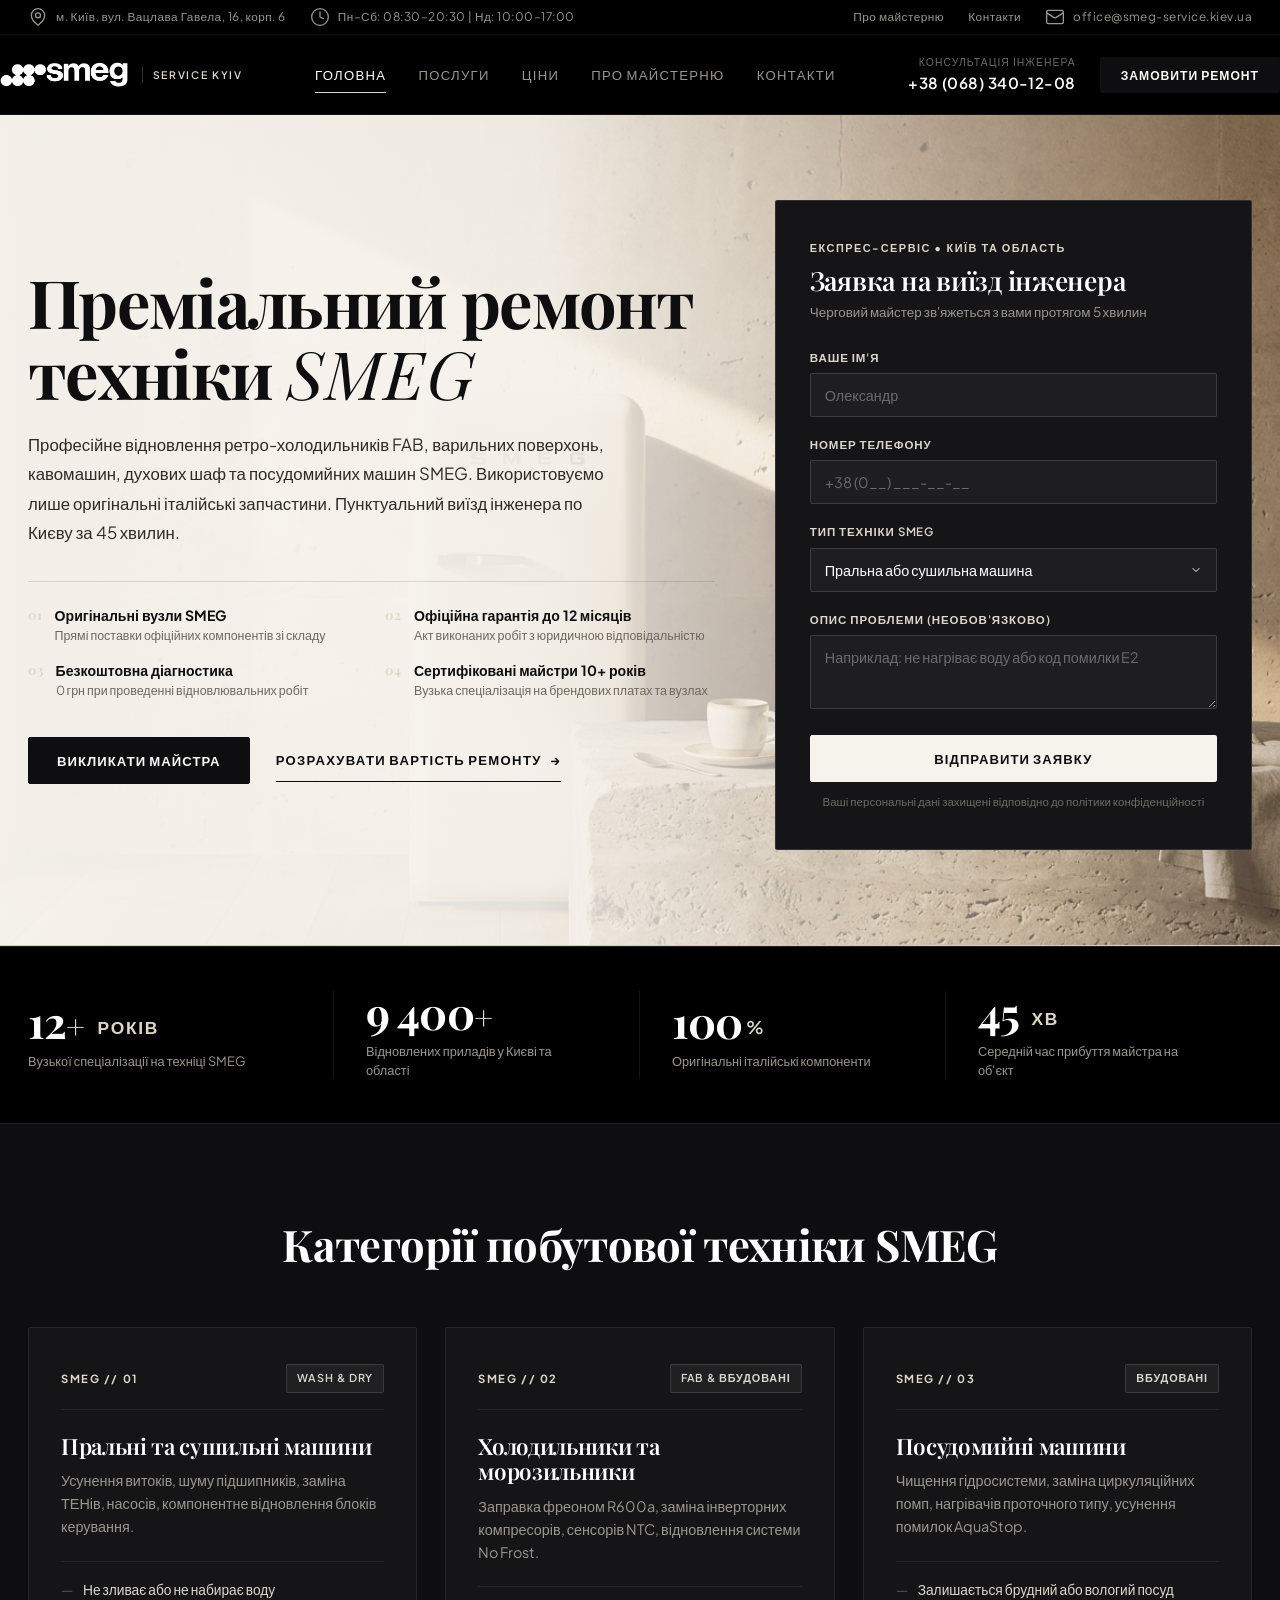
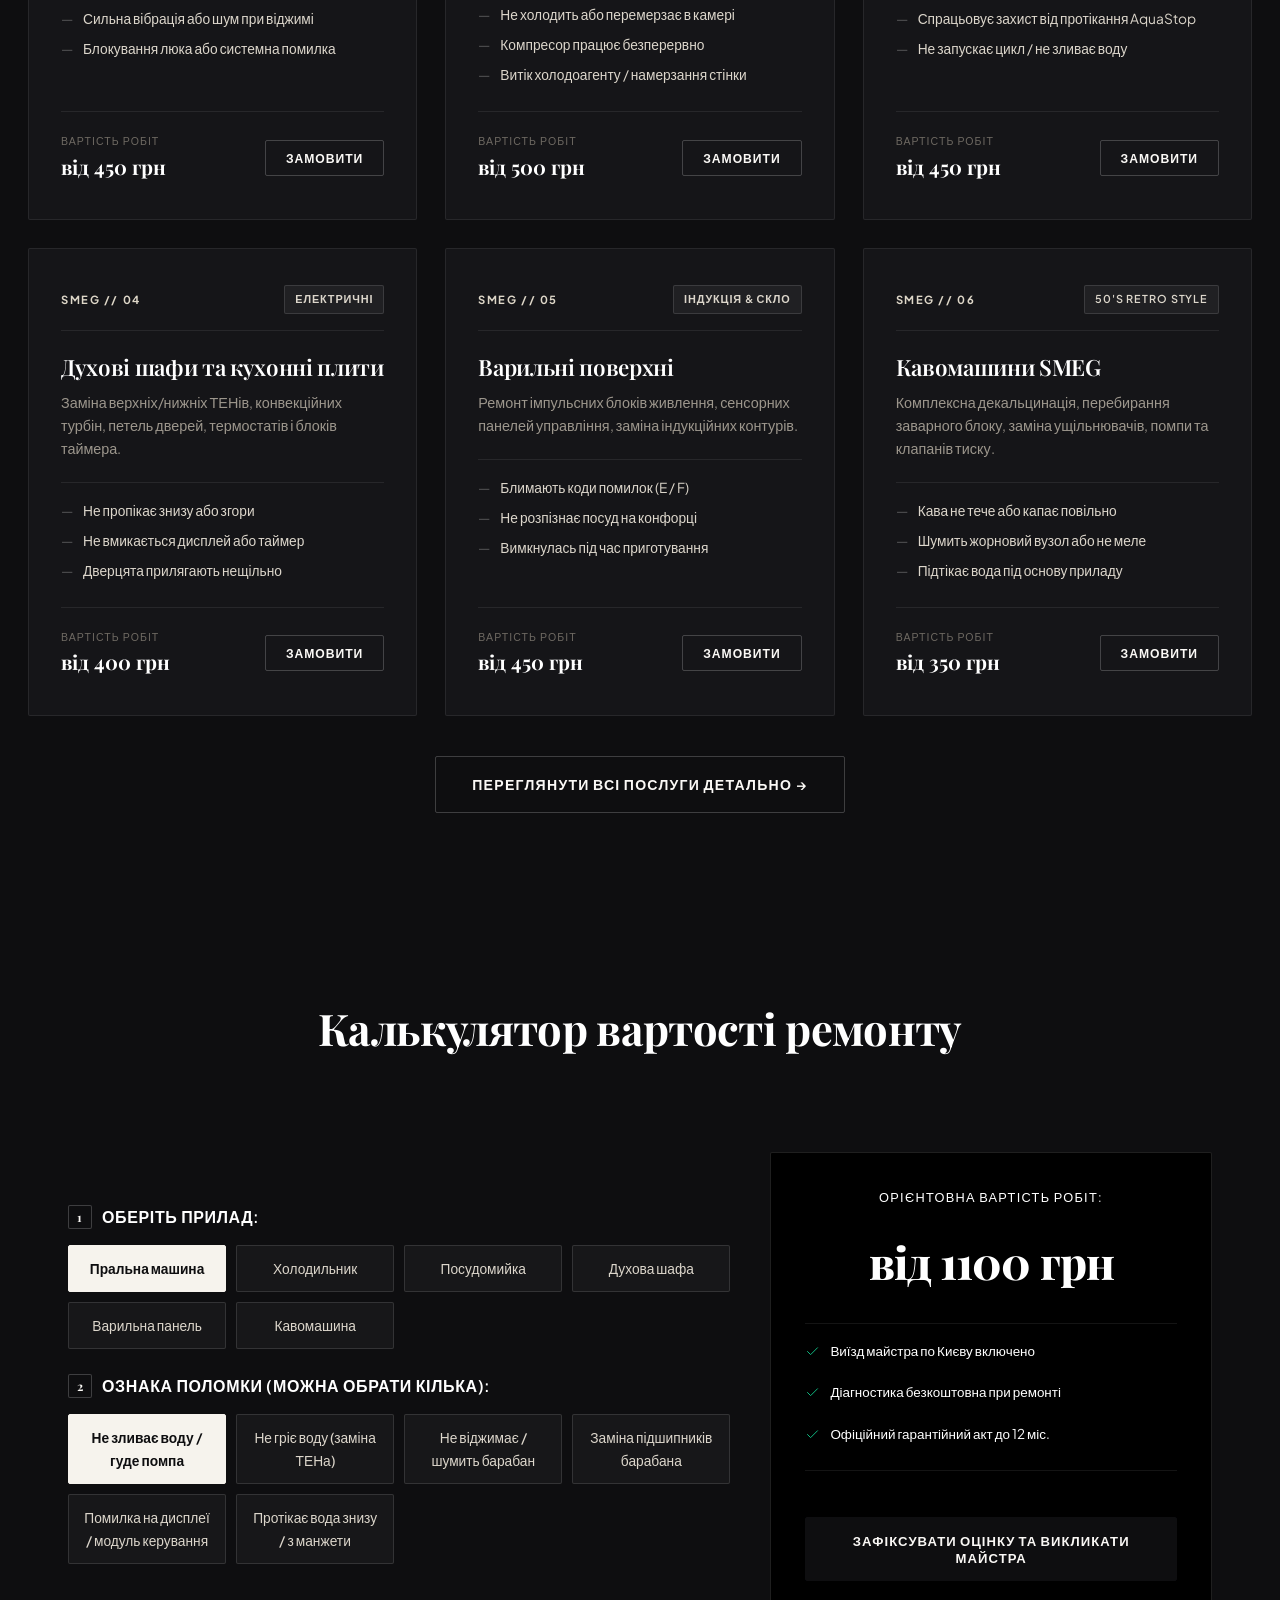
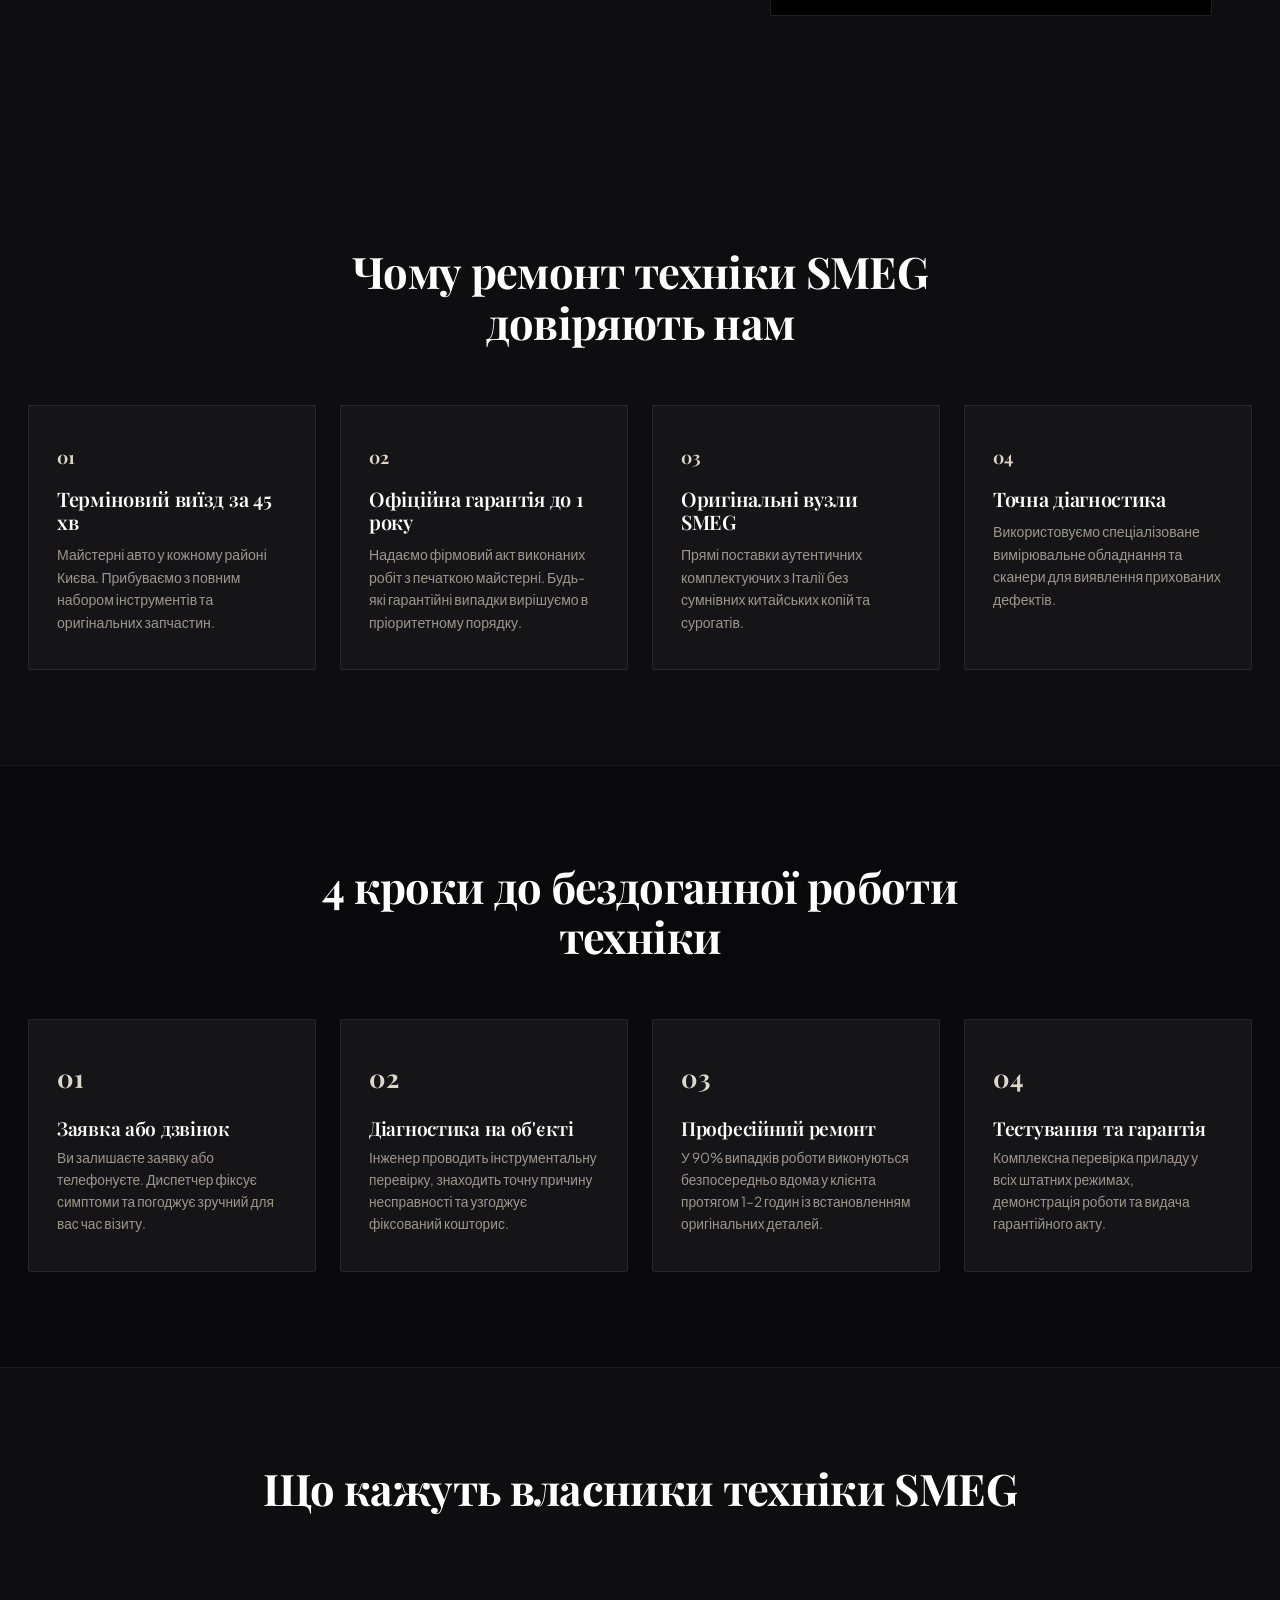
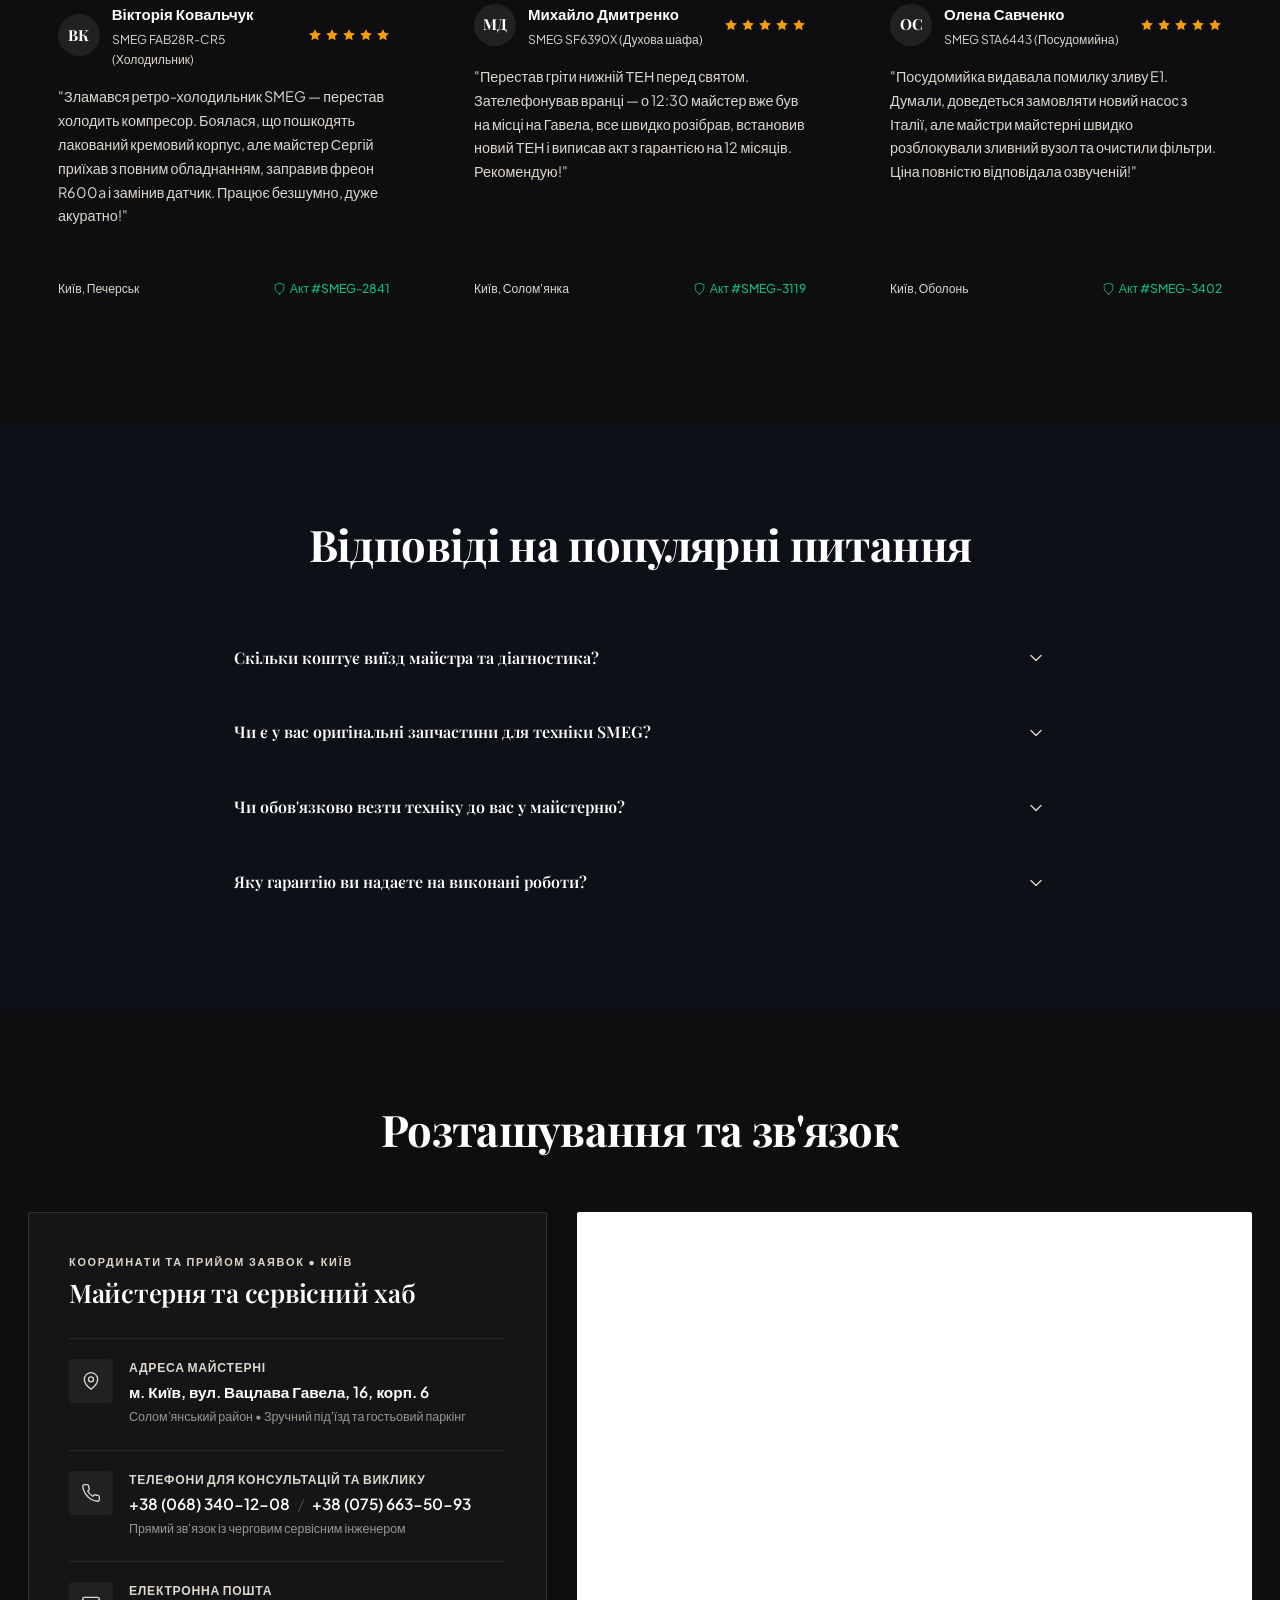
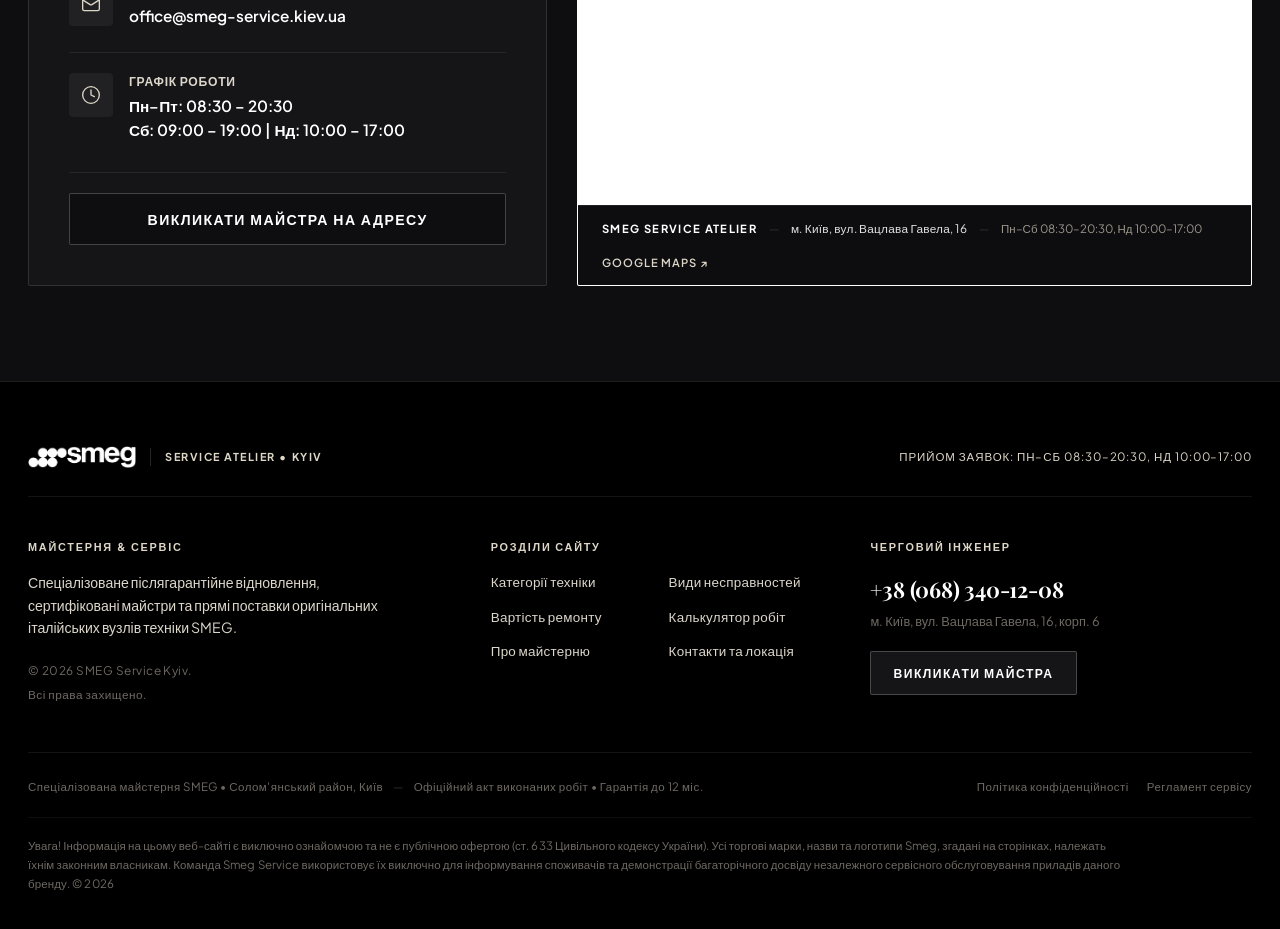
==== commit 4f28f901: "Add legal disclaimer block to site footer across all pages" ====
--- a/index.html
+++ b/index.html
@@ -1001,6 +1001,11 @@
           <a href="#">Регламент сервісу</a>
         </div>
       </div>
+
+      <!-- Legal Disclaimer -->
+      <div class="atelier-footer-disclaimer">
+        <p>Увага! Інформація на цьому веб-сайті є виключно ознайомчою та не є публічною офертою (ст. 633 Цивільного кодексу України). Усі торгові марки, назви та логотипи Smeg, згадані на сторінках, належать їхнім законним власникам. Команда Smeg Service використовує їх виключно для інформування споживачів та демонстрації багаторічного досвіду незалежного сервісного обслуговування приладів даного бренду. © 2026</p>
+      </div>
     </div>
   </footer>
 
--- a/css/style.css
+++ b/css/style.css
@@ -1808,6 +1808,23 @@
   color: #ffffff;
 }
 
+/* Legal Disclaimer in Footer */
+.atelier-footer-disclaimer {
+  border-top: 1px solid rgba(255, 255, 255, 0.05);
+  padding-top: 18px;
+  margin-top: 20px;
+}
+
+.atelier-footer-disclaimer p {
+  font-family: var(--font-body);
+  font-size: 0.72rem;
+  line-height: 1.65;
+  color: var(--text-light-dim, #71717a);
+  margin: 0;
+  max-width: 1100px;
+  letter-spacing: 0.01em;
+}
+
 @media (max-width: 900px) {
   .atelier-footer-grid {
     grid-template-columns: 1fr;
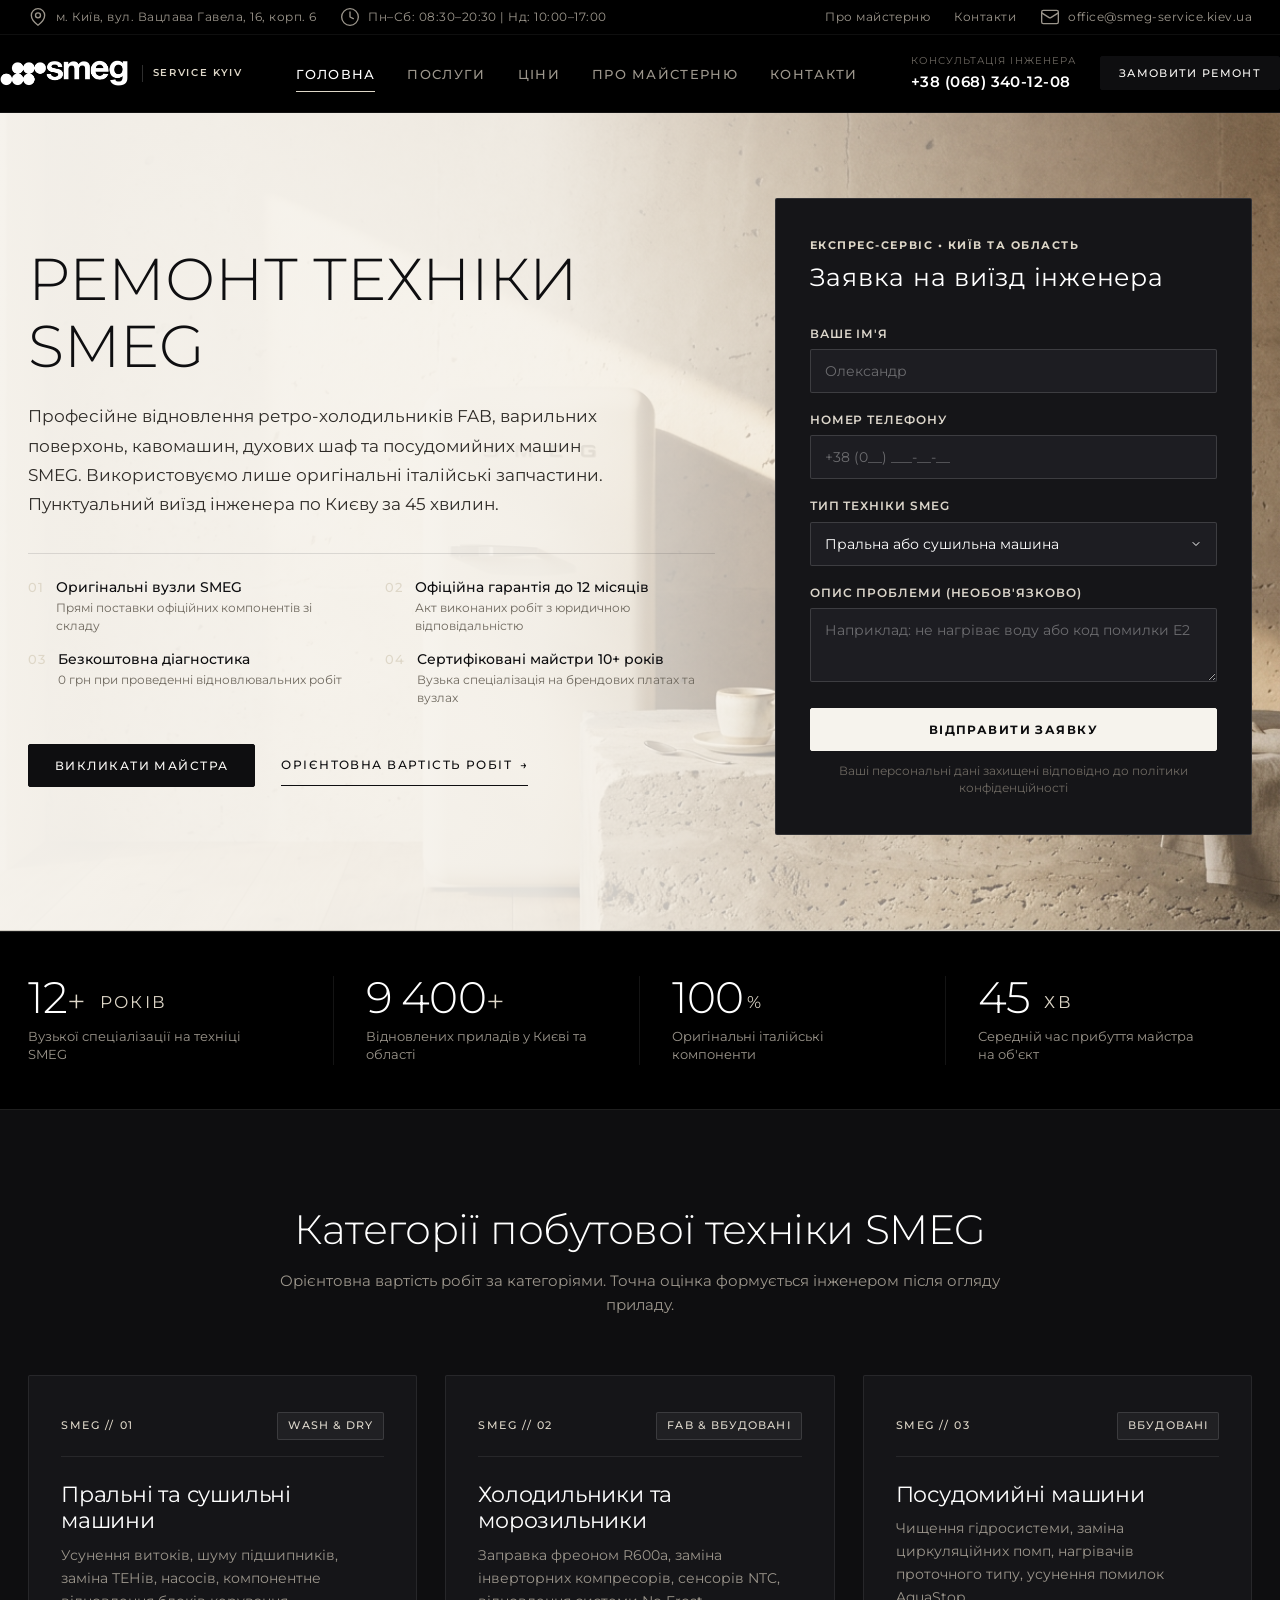
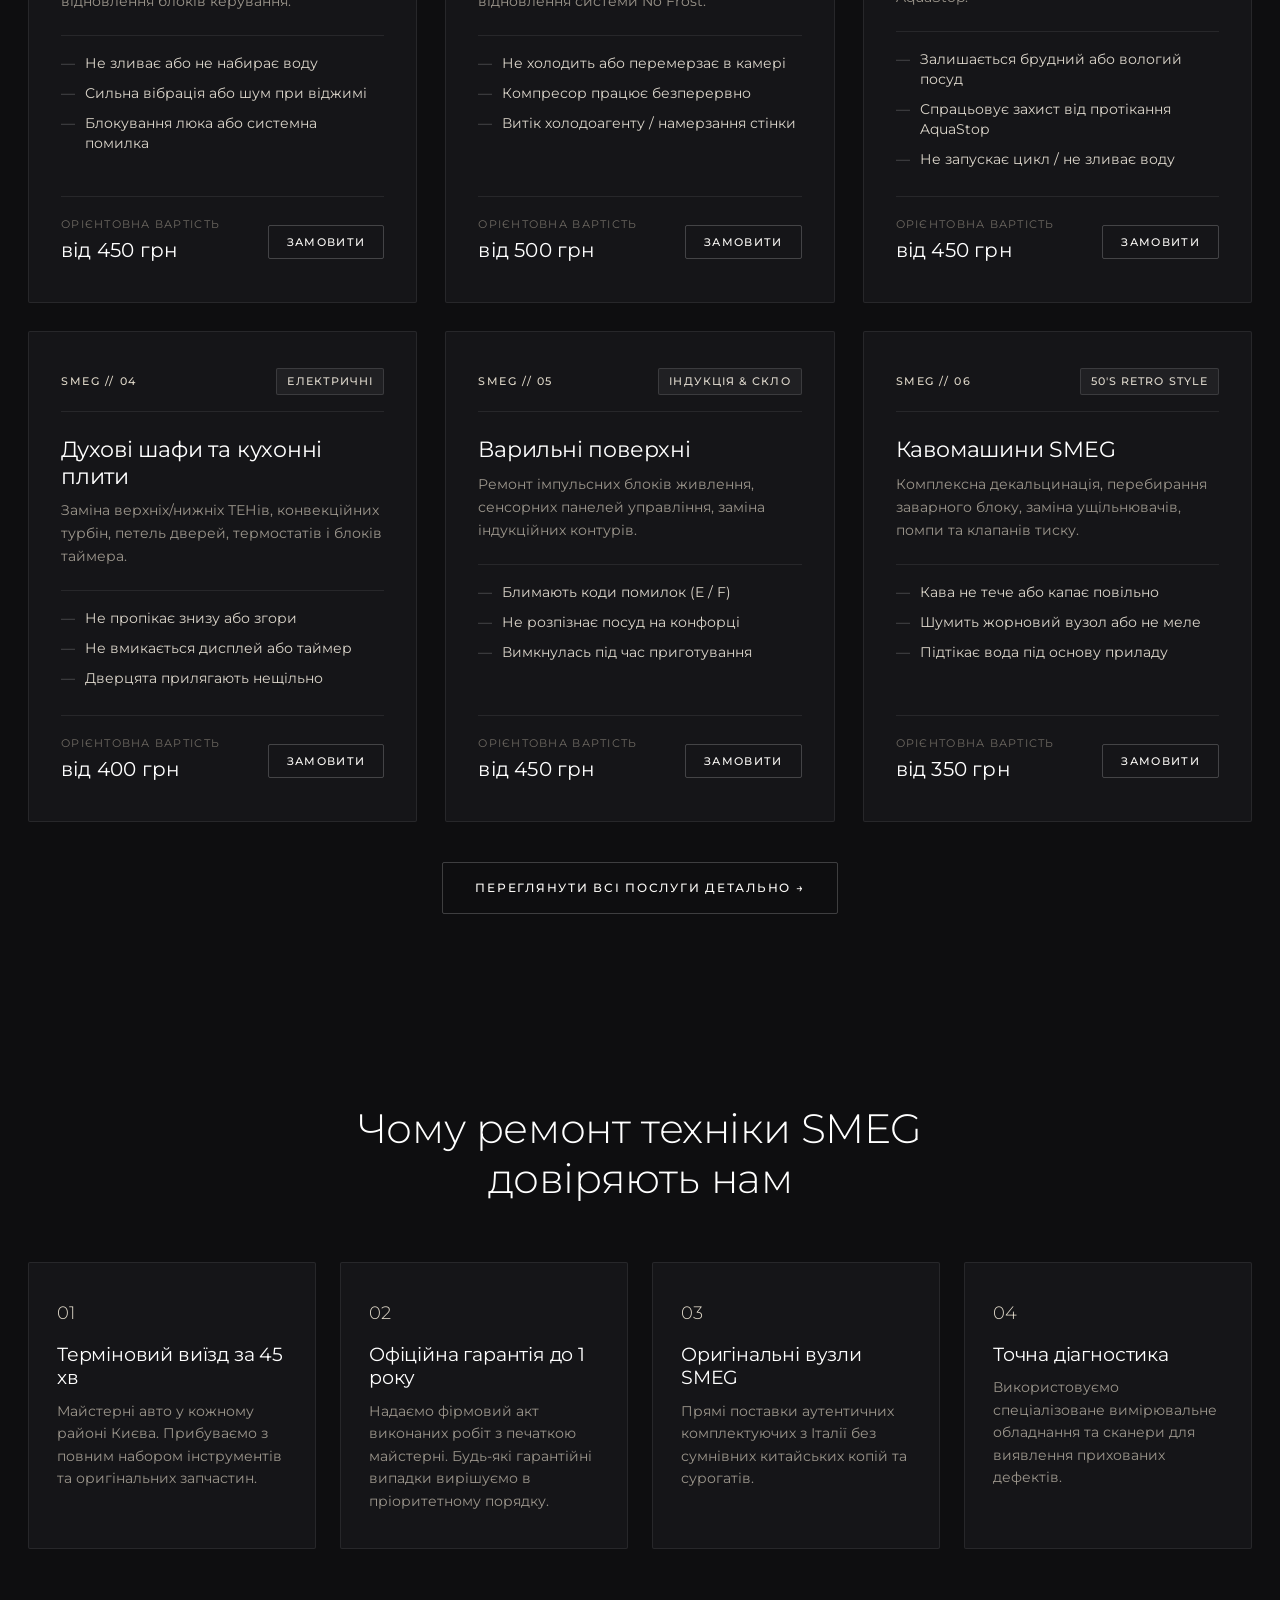
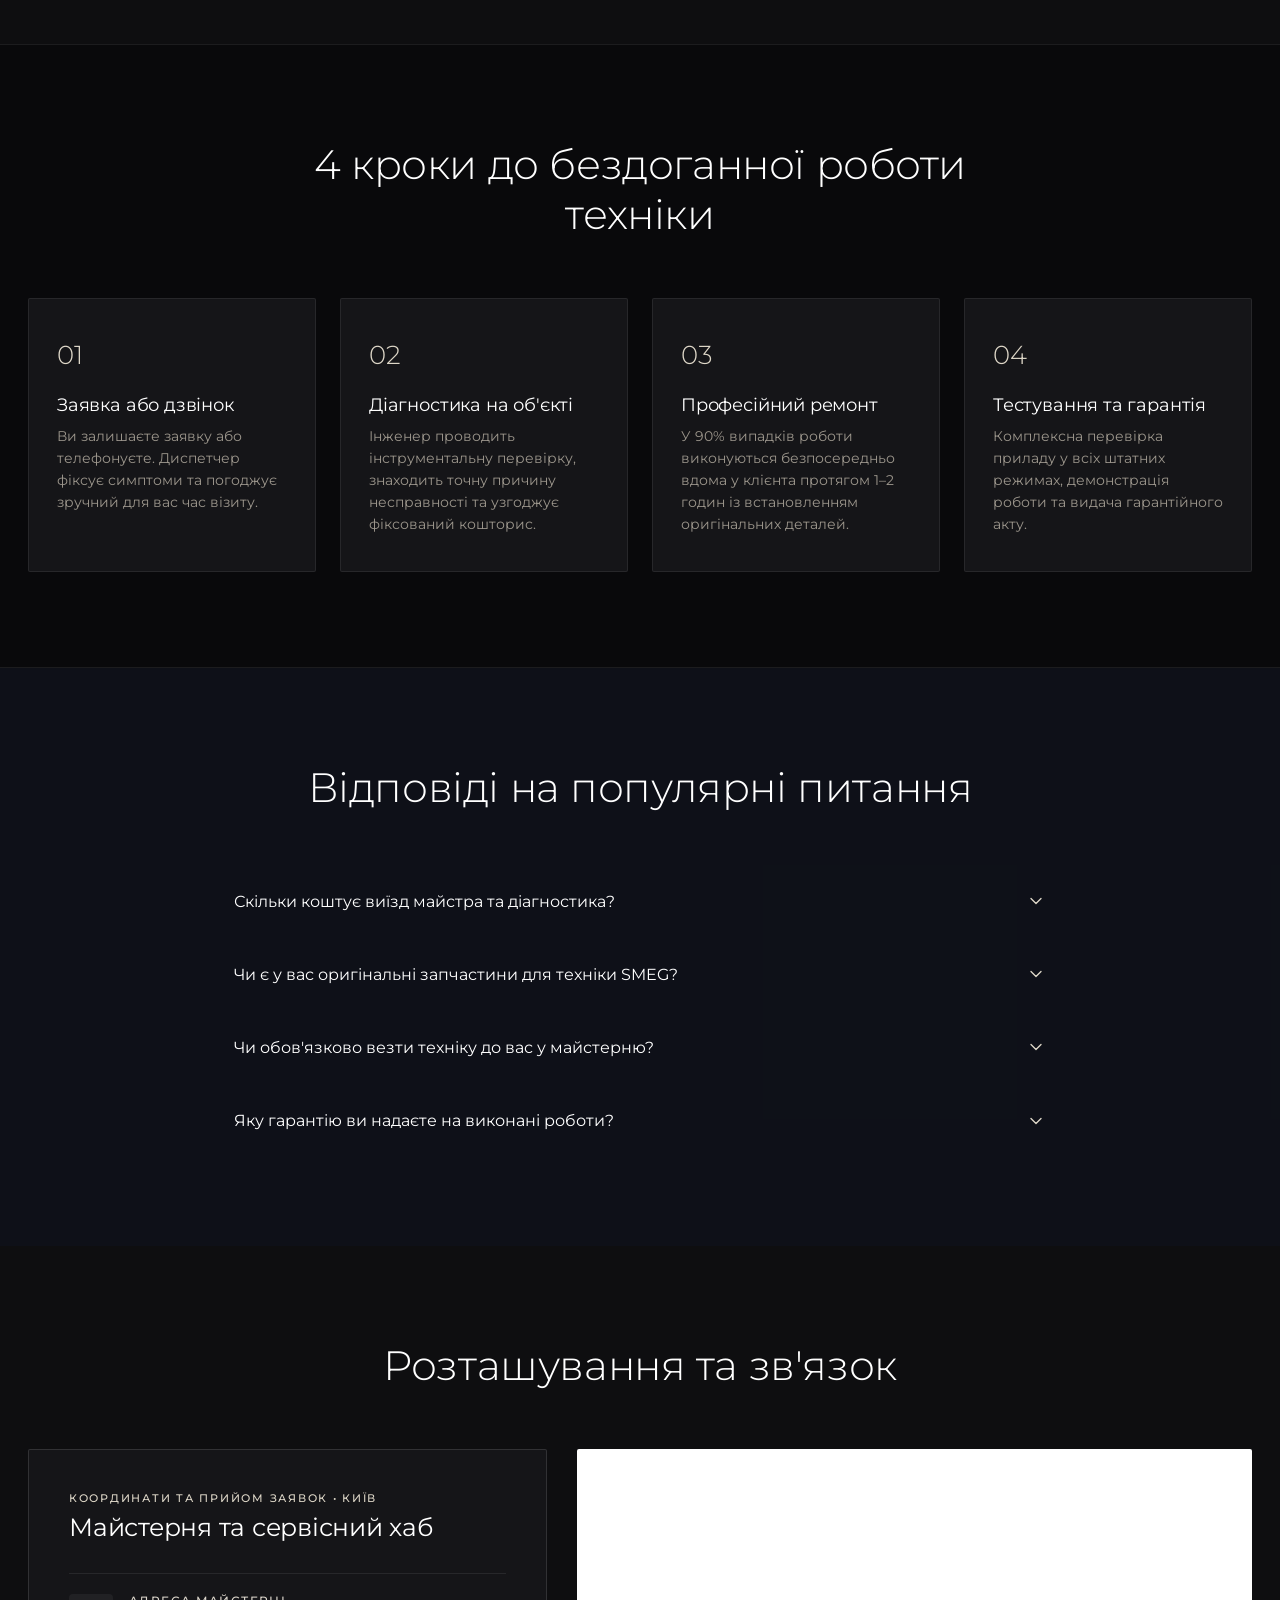
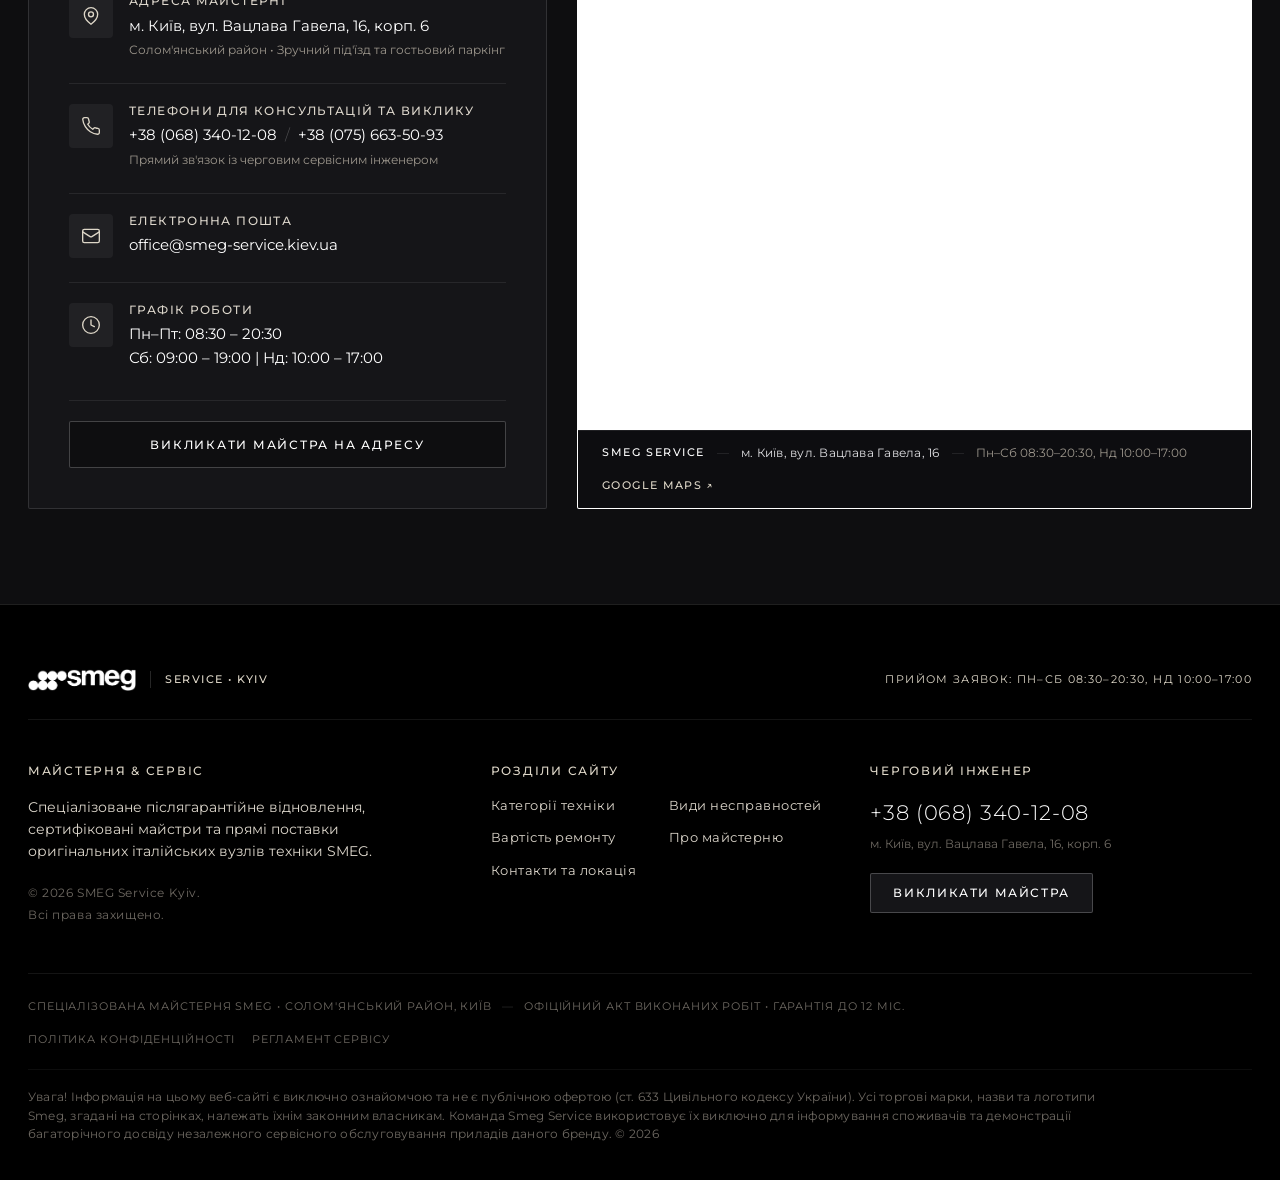
==== commit 5d739bb7: "feat(typography): unify brand typography to official SMEG geometric sans-serif (Montserrat light/reg" ====
--- a/index.html
+++ b/index.html
@@ -130,11 +130,13 @@
         <div class="hero-editorial">
 
           <h1 class="hero-title">
-            Преміальний ремонт техніки <span class="hero-brand-name">SMEG</span>
+            ремонт техніки SMEG
           </h1>
 
           <p class="hero-description">
-            Професійне відновлення ретро-холодильників FAB, варильних поверхонь, кавомашин, духових шаф та посудомийних машин SMEG. Використовуємо лише оригінальні італійські запчастини. Пунктуальний виїзд інженера по Києву за 45 хвилин.
+            Професійне відновлення ретро-холодильників FAB, варильних поверхонь, кавомашин, духових шаф та посудомийних
+            машин SMEG. Використовуємо лише оригінальні італійські запчастини. Пунктуальний виїзд інженера по Києву за
+            45 хвилин.
           </p>
 
           <div class="hero-spec-list">
@@ -172,8 +174,8 @@
             <button class="btn btn-primary" data-open-modal>
               <span>ВИКЛИКАТИ МАЙСТРА</span>
             </button>
-            <a href="#calculator" class="hero-calc-btn">
-              <span>Розрахувати вартість ремонту</span>
+            <a href="prices.html" class="hero-calc-btn">
+              <span>Орієнтовна вартість робіт</span>
               <span class="hero-calc-arrow">→</span>
             </a>
           </div>
@@ -184,7 +186,7 @@
           <div class="console-header">
             <div class="console-kicker">ЕКСПРЕС-СЕРВІС • КИЇВ ТА ОБЛАСТЬ</div>
             <h2 class="console-title">Заявка на виїзд інженера</h2>
-            <p class="console-subtitle">Черговий майстер зв'яжеться з вами протягом 5 хвилин</p>
+
           </div>
           <form class="ajax-repair-form">
             <input type="text" name="website_hp" style="display:none !important;" tabindex="-1" autocomplete="off">
@@ -197,7 +199,8 @@
 
             <div class="form-group">
               <label class="form-label" for="hero-phone">Номер телефону</label>
-              <input type="tel" id="hero-phone" name="phone" class="form-control" placeholder="+38 (0__) ___-__-__" required>
+              <input type="tel" id="hero-phone" name="phone" class="form-control" placeholder="+38 (0__) ___-__-__"
+                required>
             </div>
 
             <div class="form-group">
@@ -234,7 +237,8 @@
     <section class="proof-strip">
       <div class="container proof-strip-grid">
         <div class="proof-strip-col">
-          <div class="proof-strip-num">12<span class="proof-strip-plus">+</span> <span class="proof-strip-unit">років</span></div>
+          <div class="proof-strip-num">12<span class="proof-strip-plus">+</span> <span
+              class="proof-strip-unit">років</span></div>
           <div class="proof-strip-label">Вузької спеціалізації на техніці SMEG</div>
         </div>
         <div class="proof-strip-col">
@@ -257,6 +261,8 @@
       <div class="container">
         <div class="section-header">
           <h2 class="section-title">Категорії побутової техніки SMEG</h2>
+          <p class="section-subtitle" style="font-size: 0.95rem; color: var(--text-light-muted); margin-top: 8px;">
+            Орієнтовна вартість робіт за категоріями. Точна оцінка формується інженером після огляду приладу.</p>
         </div>
 
         <div class="services-grid">
@@ -268,7 +274,8 @@
                 <span class="service-badge">WASH & DRY</span>
               </div>
               <h3 class="service-title">Пральні та сушильні машини</h3>
-              <p class="service-desc">Усунення витоків, шуму підшипників, заміна ТЕНів, насосів, компонентне відновлення блоків керування.</p>
+              <p class="service-desc">Усунення витоків, шуму підшипників, заміна ТЕНів, насосів, компонентне відновлення
+                блоків керування.</p>
               <ul class="service-issues">
                 <li class="service-issue-item">
                   <span class="service-issue-bullet">—</span>
@@ -286,7 +293,7 @@
             </div>
             <div class="service-card-bottom">
               <div class="service-price">
-                <span class="service-price-label">Вартість робіт</span>
+                <span class="service-price-label">Орієнтовна вартість</span>
                 <span class="service-price-val">від 450 грн</span>
               </div>
               <button class="btn btn-secondary btn-sm" data-open-modal>Замовити</button>
@@ -301,7 +308,8 @@
                 <span class="service-badge">FAB & ВБУДОВАНІ</span>
               </div>
               <h3 class="service-title">Холодильники та морозильники</h3>
-              <p class="service-desc">Заправка фреоном R600a, заміна інверторних компресорів, сенсорів NTC, відновлення системи No Frost.</p>
+              <p class="service-desc">Заправка фреоном R600a, заміна інверторних компресорів, сенсорів NTC, відновлення
+                системи No Frost.</p>
               <ul class="service-issues">
                 <li class="service-issue-item">
                   <span class="service-issue-bullet">—</span>
@@ -319,7 +327,7 @@
             </div>
             <div class="service-card-bottom">
               <div class="service-price">
-                <span class="service-price-label">Вартість робіт</span>
+                <span class="service-price-label">Орієнтовна вартість</span>
                 <span class="service-price-val">від 500 грн</span>
               </div>
               <button class="btn btn-secondary btn-sm" data-open-modal>Замовити</button>
@@ -334,7 +342,8 @@
                 <span class="service-badge">ВБУДОВАНІ</span>
               </div>
               <h3 class="service-title">Посудомийні машини</h3>
-              <p class="service-desc">Чищення гідросистеми, заміна циркуляційних помп, нагрівачів проточного типу, усунення помилок AquaStop.</p>
+              <p class="service-desc">Чищення гідросистеми, заміна циркуляційних помп, нагрівачів проточного типу,
+                усунення помилок AquaStop.</p>
               <ul class="service-issues">
                 <li class="service-issue-item">
                   <span class="service-issue-bullet">—</span>
@@ -352,7 +361,7 @@
             </div>
             <div class="service-card-bottom">
               <div class="service-price">
-                <span class="service-price-label">Вартість робіт</span>
+                <span class="service-price-label">Орієнтовна вартість</span>
                 <span class="service-price-val">від 450 грн</span>
               </div>
               <button class="btn btn-secondary btn-sm" data-open-modal>Замовити</button>
@@ -367,7 +376,8 @@
                 <span class="service-badge">ЕЛЕКТРИЧНІ</span>
               </div>
               <h3 class="service-title">Духові шафи та кухонні плити</h3>
-              <p class="service-desc">Заміна верхніх/нижніх ТЕНів, конвекційних турбін, петель дверей, термостатів і блоків таймера.</p>
+              <p class="service-desc">Заміна верхніх/нижніх ТЕНів, конвекційних турбін, петель дверей, термостатів і
+                блоків таймера.</p>
               <ul class="service-issues">
                 <li class="service-issue-item">
                   <span class="service-issue-bullet">—</span>
@@ -385,7 +395,7 @@
             </div>
             <div class="service-card-bottom">
               <div class="service-price">
-                <span class="service-price-label">Вартість робіт</span>
+                <span class="service-price-label">Орієнтовна вартість</span>
                 <span class="service-price-val">від 400 грн</span>
               </div>
               <button class="btn btn-secondary btn-sm" data-open-modal>Замовити</button>
@@ -400,7 +410,8 @@
                 <span class="service-badge">ІНДУКЦІЯ & СКЛО</span>
               </div>
               <h3 class="service-title">Варильні поверхні</h3>
-              <p class="service-desc">Ремонт імпульсних блоків живлення, сенсорних панелей управління, заміна індукційних контурів.</p>
+              <p class="service-desc">Ремонт імпульсних блоків живлення, сенсорних панелей управління, заміна
+                індукційних контурів.</p>
               <ul class="service-issues">
                 <li class="service-issue-item">
                   <span class="service-issue-bullet">—</span>
@@ -418,7 +429,7 @@
             </div>
             <div class="service-card-bottom">
               <div class="service-price">
-                <span class="service-price-label">Вартість робіт</span>
+                <span class="service-price-label">Орієнтовна вартість</span>
                 <span class="service-price-val">від 450 грн</span>
               </div>
               <button class="btn btn-secondary btn-sm" data-open-modal>Замовити</button>
@@ -433,7 +444,8 @@
                 <span class="service-badge">50'S RETRO STYLE</span>
               </div>
               <h3 class="service-title">Кавомашини SMEG</h3>
-              <p class="service-desc">Комплексна декальцинація, перебирання заварного блоку, заміна ущільнювачів, помпи та клапанів тиску.</p>
+              <p class="service-desc">Комплексна декальцинація, перебирання заварного блоку, заміна ущільнювачів, помпи
+                та клапанів тиску.</p>
               <ul class="service-issues">
                 <li class="service-issue-item">
                   <span class="service-issue-bullet">—</span>
@@ -451,7 +463,7 @@
             </div>
             <div class="service-card-bottom">
               <div class="service-price">
-                <span class="service-price-label">Вартість робіт</span>
+                <span class="service-price-label">Орієнтовна вартість</span>
                 <span class="service-price-val">від 350 грн</span>
               </div>
               <button class="btn btn-secondary btn-sm" data-open-modal>Замовити</button>
@@ -463,68 +475,6 @@
           <a href="services.html" class="btn btn-secondary btn-lg">
             <span>Переглянути всі послуги детально →</span>
           </a>
-        </div>
-      </div>
-    </section>
-
-    <!-- Interactive Calculator Section -->
-    <section class="section" id="calculator">
-      <div class="container">
-        <div class="section-header">
-          <h2 class="section-title">Калькулятор вартості ремонту</h2>
-        </div>
-
-        <div class="calc-wrapper">
-          <div class="calc-options">
-            <div>
-              <div class="calc-step-title">
-                <span class="calc-step-num">1</span> Оберіть прилад:
-              </div>
-              <div class="calc-grid-chips">
-                <div class="calc-chip calc-cat-chip selected" data-category="washing">Пральна машина</div>
-                <div class="calc-chip calc-cat-chip" data-category="fridge">Холодильник</div>
-                <div class="calc-chip calc-cat-chip" data-category="dishwasher">Посудомийка</div>
-                <div class="calc-chip calc-cat-chip" data-category="oven">Духова шафа</div>
-                <div class="calc-chip calc-cat-chip" data-category="hob">Варильна панель</div>
-                <div class="calc-chip calc-cat-chip" data-category="coffee">Кавомашина</div>
-              </div>
-            </div>
-
-            <div>
-              <div class="calc-step-title">
-                <span class="calc-step-num">2</span> Ознака поломки (можна обрати кілька):
-              </div>
-              <div class="calc-grid-chips" id="calc-issues-container"></div>
-            </div>
-          </div>
-
-          <div class="calc-summary-card">
-            <div class="calc-price-label">Орієнтовна вартість робіт:</div>
-            <div class="calc-price-display" id="calc-price-value">від <span>1 100</span> грн</div>
-            <ul class="calc-perks-list">
-              <li>
-                <svg class="svg-icon" viewBox="0 0 24 24" aria-hidden="true">
-                  <polyline points="20 6 9 17 4 12" />
-                </svg>
-                Виїзд майстра по Києву включено
-              </li>
-              <li>
-                <svg class="svg-icon" viewBox="0 0 24 24" aria-hidden="true">
-                  <polyline points="20 6 9 17 4 12" />
-                </svg>
-                Діагностика безкоштовна при ремонті
-              </li>
-              <li>
-                <svg class="svg-icon" viewBox="0 0 24 24" aria-hidden="true">
-                  <polyline points="20 6 9 17 4 12" />
-                </svg>
-                Офіційний гарантійний акт до 12 міс.
-              </li>
-            </ul>
-            <button class="btn btn-primary" id="calc-order-btn" style="width: 100%;">
-              <span>Зафіксувати оцінку та викликати майстра</span>
-            </button>
-          </div>
         </div>
       </div>
     </section>
@@ -540,29 +490,34 @@
           <div class="why-card">
             <span class="why-idx">01</span>
             <h3 class="why-title">Терміновий виїзд за 45 хв</h3>
-            <p class="why-desc">Майстерні авто у кожному районі Києва. Прибуваємо з повним набором інструментів та оригінальних запчастин.</p>
+            <p class="why-desc">Майстерні авто у кожному районі Києва. Прибуваємо з повним набором інструментів та
+              оригінальних запчастин.</p>
           </div>
           <div class="why-card">
             <span class="why-idx">02</span>
             <h3 class="why-title">Офіційна гарантія до 1 року</h3>
-            <p class="why-desc">Надаємо фірмовий акт виконаних робіт з печаткою майстерні. Будь-які гарантійні випадки вирішуємо в пріоритетному порядку.</p>
+            <p class="why-desc">Надаємо фірмовий акт виконаних робіт з печаткою майстерні. Будь-які гарантійні випадки
+              вирішуємо в пріоритетному порядку.</p>
           </div>
           <div class="why-card">
             <span class="why-idx">03</span>
             <h3 class="why-title">Оригінальні вузли SMEG</h3>
-            <p class="why-desc">Прямі поставки аутентичних комплектуючих з Італії без сумнівних китайських копій та сурогатів.</p>
+            <p class="why-desc">Прямі поставки аутентичних комплектуючих з Італії без сумнівних китайських копій та
+              сурогатів.</p>
           </div>
           <div class="why-card">
             <span class="why-idx">04</span>
             <h3 class="why-title">Точна діагностика</h3>
-            <p class="why-desc">Використовуємо спеціалізоване вимірювальне обладнання та сканери для виявлення прихованих дефектів.</p>
+            <p class="why-desc">Використовуємо спеціалізоване вимірювальне обладнання та сканери для виявлення
+              прихованих дефектів.</p>
           </div>
         </div>
       </div>
     </section>
 
     <!-- How We Work (Steps) -->
-    <section class="section" style="background: #09090b; border-top: 1px solid rgba(255, 255, 255, 0.08); border-bottom: 1px solid rgba(255, 255, 255, 0.08);">
+    <section class="section"
+      style="background: #09090b; border-top: 1px solid rgba(255, 255, 255, 0.08); border-bottom: 1px solid rgba(255, 255, 255, 0.08);">
       <div class="container">
         <div class="section-header">
           <h2 class="section-title">4 кроки до бездоганної роботи техніки</h2>
@@ -572,181 +527,26 @@
           <div class="step-card">
             <span class="step-number">01</span>
             <h3 class="step-title">Заявка або дзвінок</h3>
-            <p class="step-desc">Ви залишаєте заявку або телефонуєте. Диспетчер фіксує симптоми та погоджує зручний для вас час візиту.</p>
+            <p class="step-desc">Ви залишаєте заявку або телефонуєте. Диспетчер фіксує симптоми та погоджує зручний для
+              вас час візиту.</p>
           </div>
           <div class="step-card">
             <span class="step-number">02</span>
             <h3 class="step-title">Діагностика на об'єкті</h3>
-            <p class="step-desc">Інженер проводить інструментальну перевірку, знаходить точну причину несправності та узгоджує фіксований кошторис.</p>
+            <p class="step-desc">Інженер проводить інструментальну перевірку, знаходить точну причину несправності та
+              узгоджує фіксований кошторис.</p>
           </div>
           <div class="step-card">
             <span class="step-number">03</span>
             <h3 class="step-title">Професійний ремонт</h3>
-            <p class="step-desc">У 90% випадків роботи виконуються безпосередньо вдома у клієнта протягом 1–2 годин із встановленням оригінальних деталей.</p>
+            <p class="step-desc">У 90% випадків роботи виконуються безпосередньо вдома у клієнта протягом 1–2 годин із
+              встановленням оригінальних деталей.</p>
           </div>
           <div class="step-card">
             <span class="step-number">04</span>
             <h3 class="step-title">Тестування та гарантія</h3>
-            <p class="step-desc">Комплексна перевірка приладу у всіх штатних режимах, демонстрація роботи та видача гарантійного акту.</p>
-          </div>
-        </div>
-      </div>
-    </section>
-
-    <!-- Verified Reviews Section -->
-    <section class="section">
-      <div class="container">
-        <div class="section-header">
-          <h2 class="section-title">Що кажуть власники техніки SMEG</h2>
-        </div>
-
-        <div class="reviews-grid">
-          <div class="review-card">
-            <div>
-              <div class="review-header">
-                <div class="review-author">
-                  <div class="review-avatar">ВК</div>
-                  <div>
-                    <div class="review-name">Вікторія Ковальчук</div>
-                    <div class="review-device">SMEG FAB28R-CR5 (Холодильник)</div>
-                  </div>
-                </div>
-                <div class="review-stars" aria-label="5 зірок">
-                  <svg class="svg-icon" viewBox="0 0 24 24">
-                    <polygon
-                      points="12 2 15.09 8.26 22 9.27 17 14.14 18.18 21.02 12 17.77 5.82 21.02 7 14.14 2 9.27 8.91 8.26 12 2" />
-                  </svg>
-                  <svg class="svg-icon" viewBox="0 0 24 24">
-                    <polygon
-                      points="12 2 15.09 8.26 22 9.27 17 14.14 18.18 21.02 12 17.77 5.82 21.02 7 14.14 2 9.27 8.91 8.26 12 2" />
-                  </svg>
-                  <svg class="svg-icon" viewBox="0 0 24 24">
-                    <polygon
-                      points="12 2 15.09 8.26 22 9.27 17 14.14 18.18 21.02 12 17.77 5.82 21.02 7 14.14 2 9.27 8.91 8.26 12 2" />
-                  </svg>
-                  <svg class="svg-icon" viewBox="0 0 24 24">
-                    <polygon
-                      points="12 2 15.09 8.26 22 9.27 17 14.14 18.18 21.02 12 17.77 5.82 21.02 7 14.14 2 9.27 8.91 8.26 12 2" />
-                  </svg>
-                  <svg class="svg-icon" viewBox="0 0 24 24">
-                    <polygon
-                      points="12 2 15.09 8.26 22 9.27 17 14.14 18.18 21.02 12 17.77 5.82 21.02 7 14.14 2 9.27 8.91 8.26 12 2" />
-                  </svg>
-                </div>
-              </div>
-              <p class="review-body">
-                "Зламався ретро-холодильник SMEG — перестав холодить компресор. Боялася, що пошкодять лакований кремовий
-                корпус, але майстер Сергій приїхав з повним обладнанням, заправив фреон R600a і замінив датчик. Працює
-                безшумно, дуже акуратно!"
-              </p>
-            </div>
-            <div class="review-meta">
-              <span>Київ, Печерськ</span>
-              <span class="verified-badge">
-                <svg class="svg-icon" style="width: 13px; height: 13px;" viewBox="0 0 24 24">
-                  <path d="M12 22s8-4 8-10V5l-8-3-8 3v7c0 6 8 10 8 10z" />
-                </svg>
-                Акт #SMEG-2841
-              </span>
-            </div>
-          </div>
-
-          <div class="review-card">
-            <div>
-              <div class="review-header">
-                <div class="review-author">
-                  <div class="review-avatar">МД</div>
-                  <div>
-                    <div class="review-name">Михайло Дмитренко</div>
-                    <div class="review-device">SMEG SF6390X (Духова шафа)</div>
-                  </div>
-                </div>
-                <div class="review-stars" aria-label="5 зірок">
-                  <svg class="svg-icon" viewBox="0 0 24 24">
-                    <polygon
-                      points="12 2 15.09 8.26 22 9.27 17 14.14 18.18 21.02 12 17.77 5.82 21.02 7 14.14 2 9.27 8.91 8.26 12 2" />
-                  </svg>
-                  <svg class="svg-icon" viewBox="0 0 24 24">
-                    <polygon
-                      points="12 2 15.09 8.26 22 9.27 17 14.14 18.18 21.02 12 17.77 5.82 21.02 7 14.14 2 9.27 8.91 8.26 12 2" />
-                  </svg>
-                  <svg class="svg-icon" viewBox="0 0 24 24">
-                    <polygon
-                      points="12 2 15.09 8.26 22 9.27 17 14.14 18.18 21.02 12 17.77 5.82 21.02 7 14.14 2 9.27 8.91 8.26 12 2" />
-                  </svg>
-                  <svg class="svg-icon" viewBox="0 0 24 24">
-                    <polygon
-                      points="12 2 15.09 8.26 22 9.27 17 14.14 18.18 21.02 12 17.77 5.82 21.02 7 14.14 2 9.27 8.91 8.26 12 2" />
-                  </svg>
-                  <svg class="svg-icon" viewBox="0 0 24 24">
-                    <polygon
-                      points="12 2 15.09 8.26 22 9.27 17 14.14 18.18 21.02 12 17.77 5.82 21.02 7 14.14 2 9.27 8.91 8.26 12 2" />
-                  </svg>
-                </div>
-              </div>
-              <p class="review-body">
-                "Перестав гріти нижній ТЕН перед святом. Зателефонував вранці — о 12:30 майстер вже був на місці на
-                Гавела, все швидко розібрав, встановив новий ТЕН і виписав акт з гарантією на 12 місяців. Рекомендую!"
-              </p>
-            </div>
-            <div class="review-meta">
-              <span>Київ, Солом'янка</span>
-              <span class="verified-badge">
-                <svg class="svg-icon" style="width: 13px; height: 13px;" viewBox="0 0 24 24">
-                  <path d="M12 22s8-4 8-10V5l-8-3-8 3v7c0 6 8 10 8 10z" />
-                </svg>
-                Акт #SMEG-3119
-              </span>
-            </div>
-          </div>
-
-          <div class="review-card">
-            <div>
-              <div class="review-header">
-                <div class="review-author">
-                  <div class="review-avatar">ОС</div>
-                  <div>
-                    <div class="review-name">Олена Савченко</div>
-                    <div class="review-device">SMEG STA6443 (Посудомийна)</div>
-                  </div>
-                </div>
-                <div class="review-stars" aria-label="5 зірок">
-                  <svg class="svg-icon" viewBox="0 0 24 24">
-                    <polygon
-                      points="12 2 15.09 8.26 22 9.27 17 14.14 18.18 21.02 12 17.77 5.82 21.02 7 14.14 2 9.27 8.91 8.26 12 2" />
-                  </svg>
-                  <svg class="svg-icon" viewBox="0 0 24 24">
-                    <polygon
-                      points="12 2 15.09 8.26 22 9.27 17 14.14 18.18 21.02 12 17.77 5.82 21.02 7 14.14 2 9.27 8.91 8.26 12 2" />
-                  </svg>
-                  <svg class="svg-icon" viewBox="0 0 24 24">
-                    <polygon
-                      points="12 2 15.09 8.26 22 9.27 17 14.14 18.18 21.02 12 17.77 5.82 21.02 7 14.14 2 9.27 8.91 8.26 12 2" />
-                  </svg>
-                  <svg class="svg-icon" viewBox="0 0 24 24">
-                    <polygon
-                      points="12 2 15.09 8.26 22 9.27 17 14.14 18.18 21.02 12 17.77 5.82 21.02 7 14.14 2 9.27 8.91 8.26 12 2" />
-                  </svg>
-                  <svg class="svg-icon" viewBox="0 0 24 24">
-                    <polygon
-                      points="12 2 15.09 8.26 22 9.27 17 14.14 18.18 21.02 12 17.77 5.82 21.02 7 14.14 2 9.27 8.91 8.26 12 2" />
-                  </svg>
-                </div>
-              </div>
-              <p class="review-body">
-                "Посудомийка видавала помилку зливу E1. Думали, доведеться замовляти новий насос з Італії, але майстри
-                майстерні швидко розблокували зливний вузол та очистили фільтри. Ціна повністю відповідала озвученій!"
-              </p>
-            </div>
-            <div class="review-meta">
-              <span>Київ, Оболонь</span>
-              <span class="verified-badge">
-                <svg class="svg-icon" style="width: 13px; height: 13px;" viewBox="0 0 24 24">
-                  <path d="M12 22s8-4 8-10V5l-8-3-8 3v7c0 6 8 10 8 10z" />
-                </svg>
-                Акт #SMEG-3402
-              </span>
-            </div>
+            <p class="step-desc">Комплексна перевірка приладу у всіх штатних режимах, демонстрація роботи та видача
+              гарантійного акту.</p>
           </div>
         </div>
       </div>
@@ -882,8 +682,7 @@
               <div>
                 <div class="location-title">Електронна пошта</div>
                 <div class="location-value">
-                  <a href="mailto:office@smeg-service.kiev.ua"
-                    data-config-email-office>office@smeg-service.kiev.ua</a>
+                  <a href="mailto:office@smeg-service.kiev.ua" data-config-email-office>office@smeg-service.kiev.ua</a>
                 </div>
               </div>
             </div>
@@ -914,17 +713,19 @@
           <div class="map-container">
             <iframe
               src="https://maps.google.com/maps?q=%D0%B1%D1%83%D0%BB%D1%8C%D0%B2%D0%B0%D1%80+%D0%92%D0%B0%D1%86%D0%BB%D0%B0%D0%B2%D0%B0+%D0%93%D0%B0%D0%B2%D0%B5%D0%BB%D0%B0,+16,+%D0%9A%D0%B8%D1%97%D0%B2&t=&z=15&ie=UTF8&iwloc=&output=embed"
-              loading="lazy" allowfullscreen="" referrerpolicy="no-referrer-when-downgrade" title="SMEG Service Kyiv — бульвар Вацлава Гавела 16">
+              loading="lazy" allowfullscreen="" referrerpolicy="no-referrer-when-downgrade"
+              title="SMEG Service Kyiv — бульвар Вацлава Гавела 16">
             </iframe>
             <div class="map-minimal-strip">
               <div class="map-minimal-row">
-                <span class="map-minimal-name">SMEG SERVICE ATELIER</span>
+                <span class="map-minimal-name">SMEG SERVICE</span>
                 <span class="map-minimal-sep">—</span>
                 <span class="map-minimal-address">м. Київ, вул. Вацлава Гавела, 16</span>
                 <span class="map-minimal-sep">—</span>
                 <span class="map-minimal-hours">Пн–Сб 08:30–20:30, Нд 10:00–17:00</span>
               </div>
-              <a href="https://maps.google.com/?q=50.43685,30.41369" target="_blank" rel="noopener" class="map-minimal-link">
+              <a href="https://maps.google.com/?q=50.43685,30.41369" target="_blank" rel="noopener"
+                class="map-minimal-link">
                 <span>Google Maps ↗</span>
               </a>
             </div>
@@ -942,7 +743,7 @@
       <div class="atelier-footer-top">
         <div class="atelier-footer-logo-wrap">
           <img src="img/logo.png" alt="SMEG" class="footer-logo-img">
-          <span class="atelier-footer-brand-tag">SERVICE ATELIER • KYIV</span>
+          <span class="atelier-footer-brand-tag">SERVICE • KYIV</span>
         </div>
         <div class="atelier-footer-status">
           <span>Прийом заявок: Пн–Сб 08:30–20:30, Нд 10:00–17:00</span>
@@ -955,7 +756,8 @@
         <div class="atelier-footer-col atelier-footer-brand-col">
           <h4 class="atelier-footer-kicker">МАЙСТЕРНЯ & СЕРВІС</h4>
           <p class="atelier-footer-text">
-            Спеціалізоване післягарантійне відновлення, сертифіковані майстри та прямі поставки оригінальних італійських вузлів техніки SMEG.
+            Спеціалізоване післягарантійне відновлення, сертифіковані майстри та прямі поставки оригінальних італійських
+            вузлів техніки SMEG.
           </p>
           <div class="atelier-footer-meta">
             <span>© 2026 SMEG Service Kyiv.</span>
@@ -970,7 +772,6 @@
             <a href="#services" class="atelier-f-link">Категорії техніки</a>
             <a href="services.html" class="atelier-f-link">Види несправностей</a>
             <a href="prices.html" class="atelier-f-link">Вартість ремонту</a>
-            <a href="#calculator" class="atelier-f-link">Калькулятор робіт</a>
             <a href="about.html" class="atelier-f-link">Про майстерню</a>
             <a href="contacts.html" class="atelier-f-link">Контакти та локація</a>
           </nav>
@@ -981,7 +782,8 @@
           <h4 class="atelier-footer-kicker">ЧЕРГОВИЙ ІНЖЕНЕР</h4>
           <div class="atelier-footer-phone-block">
             <a href="tel:+380683401208" class="atelier-footer-phone" data-config-phone="0">+38 (068) 340-12-08</a>
-            <div class="atelier-footer-address-note" data-config-address-full>м. Київ, вул. Вацлава Гавела, 16, корп. 6</div>
+            <div class="atelier-footer-address-note" data-config-address-full>м. Київ, вул. Вацлава Гавела, 16, корп. 6
+            </div>
           </div>
           <button class="btn btn-atelier-footer" data-open-modal>
             <span>ВИКЛИКАТИ МАЙСТРА</span>
@@ -1004,7 +806,10 @@
 
       <!-- Legal Disclaimer -->
       <div class="atelier-footer-disclaimer">
-        <p>Увага! Інформація на цьому веб-сайті є виключно ознайомчою та не є публічною офертою (ст. 633 Цивільного кодексу України). Усі торгові марки, назви та логотипи Smeg, згадані на сторінках, належать їхнім законним власникам. Команда Smeg Service використовує їх виключно для інформування споживачів та демонстрації багаторічного досвіду незалежного сервісного обслуговування приладів даного бренду. © 2026</p>
+        <p>Увага! Інформація на цьому веб-сайті є виключно ознайомчою та не є публічною офертою (ст. 633 Цивільного
+          кодексу України). Усі торгові марки, назви та логотипи Smeg, згадані на сторінках, належать їхнім законним
+          власникам. Команда Smeg Service використовує їх виключно для інформування споживачів та демонстрації
+          багаторічного досвіду незалежного сервісного обслуговування приладів даного бренду. © 2026</p>
       </div>
     </div>
   </footer>
@@ -1067,7 +872,6 @@
 
   <!-- Scripts -->
   <script src="js/config.js"></script>
-  <script src="js/calculator.js"></script>
   <script src="js/main.js"></script>
 </body>
 
--- a/css/style.css
+++ b/css/style.css
@@ -1,10 +1,10 @@
 /* ==========================================================================
-   SMEG Service Kyiv - Editorial Italian Architecture & Atelier Aesthetic
-   Deep Obsidian (#0E0E10), Warm Travertine/Sand (#F7F4EE), Playfair Display
+   SMEG Service Kyiv - Official Smeg Pure Geometric Aesthetic
+   Deep Obsidian (#0E0E10), Warm Travertine/Sand (#F7F4EE), Unified Geometric Sans
    Pure Craftsmanship, Architectural Proportions, Zero Neuro-Slop
    ========================================================================== */
 
-@import url('https://fonts.googleapis.com/css2?family=Playfair+Display:ital,wght@0,400;0,500;0,600;0,700;0,800;0,900;1,400;1,600&family=Plus+Jakarta+Sans:wght@300;400;500;600;700;800&family=Syne:wght@600;700;800&display=swap');
+@import url('https://fonts.googleapis.com/css2?family=Montserrat:ital,wght@0,300;0,400;0,500;0,600;0,700;1,300;1,400&display=swap');
 
 :root {
   /* Architectural Color Hierarchy */
@@ -42,11 +42,13 @@
   --border-hairline-dark: rgba(255, 255, 255, 0.12);
   --border-subtle-dark: rgba(255, 255, 255, 0.07);
 
-  /* Typography Families */
-  --font-serif: 'Playfair Display', Georgia, serif;
-  --font-display: var(--font-serif);
-  --font-accent: 'Syne', var(--font-serif);
-  --font-body: 'Plus Jakarta Sans', -apple-system, BlinkMacSystemFont, sans-serif;
+  /* Typography Families - Unified Geometric Sans-Serif (Official SMEG Style) */
+  --font-main: 'Montserrat', -apple-system, BlinkMacSystemFont, 'Segoe UI', Roboto, Helvetica, Arial, sans-serif;
+  --font-geometric: var(--font-main);
+  --font-display: var(--font-main);
+  --font-serif: var(--font-main);
+  --font-accent: var(--font-main);
+  --font-body: var(--font-main);
 
   /* Crisp Architectural Geometry */
   --radius-none: 0px;
@@ -80,7 +82,7 @@
   font-family: var(--font-body);
   background-color: var(--color-obsidian);
   color: var(--text-light-secondary);
-  line-height: 1.68;
+  line-height: 1.6;
   overflow-x: hidden;
   -webkit-font-smoothing: antialiased;
   -moz-osx-font-smoothing: grayscale;
@@ -95,9 +97,9 @@
 h1, h2, h3, h4, h5, h6 {
   font-family: var(--font-display);
   color: var(--text-light-primary);
-  line-height: 1.15;
-  font-weight: 700;
-  letter-spacing: -0.015em;
+  line-height: 1.22;
+  font-weight: 400;
+  letter-spacing: -0.01em;
 }
 
 a {
@@ -136,11 +138,11 @@
   align-items: center;
   justify-content: center;
   gap: 10px;
-  padding: 14px 28px;
-  font-family: var(--font-body);
-  font-weight: 600;
-  font-size: 0.82rem;
-  letter-spacing: 0.08em;
+  padding: 13px 26px;
+  font-family: var(--font-body);
+  font-weight: 500;
+  font-size: 0.75rem;
+  letter-spacing: 0.12em;
   text-transform: uppercase;
   border-radius: var(--radius-xs);
   border: 1px solid transparent;
@@ -182,15 +184,15 @@
 }
 
 .btn-sm {
-  padding: 9px 20px;
-  font-size: 0.76rem;
-  letter-spacing: 0.08em;
+  padding: 9px 18px;
+  font-size: 0.7rem;
+  letter-spacing: 0.12em;
 }
 
 .btn-lg {
-  padding: 16px 36px;
-  font-size: 0.88rem;
-  letter-spacing: 0.09em;
+  padding: 15px 32px;
+  font-size: 0.78rem;
+  letter-spacing: 0.14em;
 }
 
 /* ==========================================================================
@@ -443,16 +445,16 @@
   margin-bottom: 22px;
   font-family: var(--font-body);
   font-size: 0.72rem;
-  font-weight: 700;
-  text-transform: uppercase;
-  letter-spacing: 0.18em;
+  font-weight: 500;
+  text-transform: uppercase;
+  letter-spacing: 0.16em;
   color: var(--text-dark-muted);
 }
 
 .hero-meta-atelier {
   color: var(--color-obsidian);
-  font-weight: 800;
-  letter-spacing: 0.2em;
+  font-weight: 600;
+  letter-spacing: 0.18em;
 }
 
 .hero-meta-divider {
@@ -466,12 +468,13 @@
 }
 
 .hero-title {
-  font-family: var(--font-serif);
-  font-size: clamp(2.8rem, 5.2vw, 4.4rem);
-  line-height: 1.07;
-  font-weight: 700;
+  font-family: var(--font-display);
+  font-size: clamp(2.3rem, 4.6vw, 4.1rem);
+  line-height: 1.14;
+  font-weight: 300;
   color: var(--color-obsidian);
-  letter-spacing: -0.025em;
+  letter-spacing: 0;
+  text-transform: uppercase;
   margin-bottom: 22px;
 }
 
@@ -508,11 +511,11 @@
 }
 
 .hero-spec-idx {
-  font-family: var(--font-serif);
+  font-family: var(--font-display);
   font-size: 0.82rem;
-  font-weight: 700;
+  font-weight: 500;
   color: var(--color-sand-muted);
-  letter-spacing: 0.06em;
+  letter-spacing: 0.08em;
   line-height: 1.4;
   flex-shrink: 0;
 }
@@ -525,7 +528,7 @@
 .hero-spec-title {
   font-family: var(--font-body);
   font-size: 0.88rem;
-  font-weight: 700;
+  font-weight: 500;
   color: var(--text-dark-primary);
   line-height: 1.35;
   margin-bottom: 2px;
@@ -550,10 +553,10 @@
   align-items: center;
   gap: 8px;
   font-family: var(--font-body);
-  font-size: 0.82rem;
-  font-weight: 700;
-  text-transform: uppercase;
-  letter-spacing: 0.1em;
+  font-size: 0.74rem;
+  font-weight: 500;
+  text-transform: uppercase;
+  letter-spacing: 0.12em;
   color: var(--color-obsidian);
   padding: 10px 0;
   border-bottom: 1px solid var(--color-obsidian);
@@ -603,12 +606,12 @@
 }
 
 .console-title {
-  font-family: var(--font-serif);
-  font-size: 1.65rem;
-  font-weight: 600;
+  font-family: var(--font-display);
+  font-size: 1.55rem;
+  font-weight: 400;
   color: #ffffff;
   margin-bottom: 6px;
-  letter-spacing: -0.01em;
+  letter-spacing: 0.03em;
 }
 
 .console-subtitle {
@@ -732,9 +735,9 @@
 }
 
 .proof-strip-num {
-  font-family: var(--font-serif);
+  font-family: var(--font-display);
   font-size: clamp(2.2rem, 3.4vw, 3rem);
-  font-weight: 700;
+  font-weight: 300;
   color: #ffffff;
   line-height: 1;
   margin-bottom: 8px;
@@ -744,15 +747,15 @@
 .proof-strip-plus {
   font-size: 0.75em;
   color: var(--color-sand-muted);
+  font-weight: 300;
+}
+
+.proof-strip-unit {
+  font-family: var(--font-body);
+  font-size: 0.4em;
   font-weight: 400;
-}
-
-.proof-strip-unit {
-  font-family: var(--font-body);
-  font-size: 0.4em;
-  font-weight: 600;
-  text-transform: uppercase;
-  letter-spacing: 0.1em;
+  text-transform: uppercase;
+  letter-spacing: 0.14em;
   color: var(--color-sand-muted);
   vertical-align: middle;
   margin-left: 4px;
@@ -781,11 +784,12 @@
 }
 
 .section-title {
-  font-family: var(--font-serif);
-  font-size: clamp(2rem, 3.4vw, 2.8rem);
+  font-family: var(--font-display);
+  font-size: clamp(1.9rem, 3.2vw, 2.7rem);
+  font-weight: 300;
   margin-bottom: 14px;
   color: #ffffff;
-  letter-spacing: -0.015em;
+  letter-spacing: -0.01em;
 }
 
 .section-desc {
@@ -831,7 +835,7 @@
 .service-ref {
   font-family: var(--font-body);
   font-size: 0.7rem;
-  font-weight: 700;
+  font-weight: 500;
   letter-spacing: 0.14em;
   text-transform: uppercase;
   color: var(--color-sand-muted);
@@ -845,24 +849,27 @@
   border: 1px solid rgba(255, 255, 255, 0.12);
   border-radius: var(--radius-xs);
   color: var(--text-light-secondary);
-  font-weight: 600;
-  text-transform: uppercase;
-  letter-spacing: 0.08em;
+  font-weight: 500;
+  text-transform: uppercase;
+  letter-spacing: 0.1em;
 }
 
 .service-title {
-  font-family: var(--font-serif);
-  font-size: 1.4rem;
+  font-family: var(--font-display);
+  font-size: 1.35rem;
   margin-bottom: 10px;
   color: #ffffff;
-  font-weight: 600;
+  font-weight: 400;
+  letter-spacing: -0.01em;
 }
 
 .service-desc {
+  font-family: var(--font-body);
   font-size: 0.9rem;
   color: var(--text-light-muted);
   margin-bottom: 22px;
   line-height: 1.6;
+  font-weight: 400;
 }
 
 .service-issues {
@@ -905,14 +912,15 @@
   font-size: 0.66rem;
   color: var(--text-light-dim);
   text-transform: uppercase;
-  letter-spacing: 0.1em;
+  letter-spacing: 0.12em;
 }
 
 .service-price-val {
-  font-family: var(--font-serif);
-  font-weight: 700;
+  font-family: var(--font-display);
+  font-weight: 400;
   font-size: 1.25rem;
   color: #ffffff;
+  letter-spacing: 0.01em;
 }
 
 /* ==========================================================================
@@ -936,21 +944,21 @@
 }
 
 .calc-step-title {
-  font-size: 0.92rem;
-  font-weight: 600;
+  font-size: 0.9rem;
+  font-weight: 400;
   margin-bottom: 16px;
   color: #ffffff;
   display: flex;
   align-items: center;
   gap: 12px;
   text-transform: uppercase;
-  letter-spacing: 0.06em;
+  letter-spacing: 0.08em;
 }
 
 .calc-step-num {
-  font-family: var(--font-serif);
+  font-family: var(--font-display);
   font-size: 0.85rem;
-  font-weight: 700;
+  font-weight: 400;
   color: var(--color-sand-muted);
 }
 
@@ -983,7 +991,7 @@
   background: var(--color-sand);
   color: var(--color-obsidian);
   border-color: var(--color-sand);
-  font-weight: 600;
+  font-weight: 500;
 }
 
 .calc-summary-card {
@@ -997,18 +1005,19 @@
 }
 
 .calc-price-label {
-  font-size: 0.72rem;
+  font-size: 0.7rem;
   color: var(--text-light-dim);
   text-transform: uppercase;
-  letter-spacing: 0.1em;
+  letter-spacing: 0.14em;
 }
 
 .calc-price-display {
-  font-family: var(--font-serif);
+  font-family: var(--font-display);
   font-size: 2.2rem;
-  font-weight: 700;
+  font-weight: 300;
   color: #ffffff;
   line-height: 1;
+  letter-spacing: -0.01em;
 }
 
 .calc-perks-list {
@@ -1059,20 +1068,21 @@
 }
 
 .why-idx {
-  font-family: var(--font-serif);
+  font-family: var(--font-display);
   font-size: 1.1rem;
-  font-weight: 700;
+  font-weight: 300;
   color: var(--color-sand-muted);
   margin-bottom: 16px;
   display: block;
 }
 
 .why-title {
-  font-family: var(--font-serif);
-  font-size: 1.25rem;
+  font-family: var(--font-display);
+  font-size: 1.2rem;
   margin-bottom: 10px;
   color: #ffffff;
-  font-weight: 600;
+  font-weight: 400;
+  letter-spacing: -0.01em;
 }
 
 .why-desc {
@@ -1104,20 +1114,21 @@
 }
 
 .step-number {
-  font-family: var(--font-serif);
+  font-family: var(--font-display);
   font-size: 1.6rem;
-  font-weight: 700;
+  font-weight: 300;
   color: var(--color-sand-muted);
   margin-bottom: 18px;
   display: block;
 }
 
 .step-title {
-  font-family: var(--font-serif);
-  font-size: 1.2rem;
+  font-family: var(--font-display);
+  font-size: 1.15rem;
   margin-bottom: 8px;
   color: #ffffff;
-  font-weight: 600;
+  font-weight: 400;
+  letter-spacing: -0.01em;
 }
 
 .step-desc {
@@ -1172,14 +1183,14 @@
   display: flex;
   align-items: center;
   justify-content: center;
-  font-family: var(--font-serif);
-  font-weight: 700;
+  font-family: var(--font-display);
+  font-weight: 400;
   font-size: 0.85rem;
   color: #ffffff;
 }
 
 .review-name {
-  font-weight: 600;
+  font-weight: 500;
   color: #ffffff;
   font-size: 0.9rem;
 }
@@ -1206,7 +1217,7 @@
 .review-body {
   font-size: 0.92rem;
   color: var(--text-light-secondary);
-  line-height: 1.68;
+  line-height: 1.6;
 }
 
 .review-meta {
@@ -1260,10 +1271,11 @@
   gap: 18px;
   color: #ffffff;
   font-family: var(--font-body);
-  font-size: 1rem;
-  font-weight: 600;
+  font-size: 0.98rem;
+  font-weight: 400;
   text-align: left;
   cursor: pointer;
+  letter-spacing: 0;
 }
 
 .faq-chevron {
@@ -1288,7 +1300,7 @@
   padding-bottom: 22px;
   font-size: 0.92rem;
   color: var(--text-light-muted);
-  line-height: 1.68;
+  line-height: 1.6;
 }
 
 .faq-answer-inner strong {
@@ -1323,7 +1335,7 @@
 .location-kicker {
   font-family: var(--font-body);
   font-size: 0.68rem;
-  font-weight: 700;
+  font-weight: 500;
   text-transform: uppercase;
   letter-spacing: 0.16em;
   color: var(--color-sand-muted);
@@ -1331,9 +1343,9 @@
 }
 
 .location-hub-title {
-  font-family: var(--font-serif);
-  font-size: 1.6rem;
-  font-weight: 600;
+  font-family: var(--font-display);
+  font-size: 1.55rem;
+  font-weight: 400;
   color: #ffffff;
   line-height: 1.2;
   letter-spacing: -0.01em;
@@ -1358,9 +1370,9 @@
 .location-title {
   font-family: var(--font-body);
   font-size: 0.68rem;
-  font-weight: 700;
-  text-transform: uppercase;
-  letter-spacing: 0.12em;
+  font-weight: 500;
+  text-transform: uppercase;
+  letter-spacing: 0.14em;
   color: var(--text-light-dim);
   margin-bottom: 4px;
 }
@@ -1369,7 +1381,7 @@
   font-size: 0.94rem;
   color: #ffffff;
   line-height: 1.55;
-  font-weight: 500;
+  font-weight: 400;
 }
 
 .location-value a:hover {
@@ -1406,8 +1418,8 @@
   color: #ffffff;
   border: 1px solid rgba(255, 255, 255, 0.22);
   border-radius: var(--radius-xs);
-  letter-spacing: 0.1em;
-  font-weight: 700;
+  letter-spacing: 0.14em;
+  font-weight: 500;
   box-shadow: none;
 }
 
@@ -1468,9 +1480,9 @@
 }
 
 .map-minimal-name {
-  font-weight: 700;
-  color: #ffffff;
-  letter-spacing: 0.12em;
+  font-weight: 500;
+  color: #ffffff;
+  letter-spacing: 0.14em;
   text-transform: uppercase;
   font-size: 0.7rem;
 }
@@ -1493,8 +1505,8 @@
 
 .map-minimal-link {
   font-size: 0.7rem;
-  font-weight: 600;
-  letter-spacing: 0.08em;
+  font-weight: 500;
+  letter-spacing: 0.12em;
   text-transform: uppercase;
   color: var(--color-sand-muted);
   text-decoration: none;
@@ -1579,7 +1591,7 @@
   transform: rotate(180deg);
   font-family: var(--font-body);
   font-size: 0.64rem;
-  font-weight: 700;
+  font-weight: 500;
   letter-spacing: 0.22em;
   text-transform: uppercase;
   color: inherit;
@@ -1627,16 +1639,16 @@
 
 .atelier-footer-brand-title {
   font-family: var(--font-body);
-  font-weight: 800;
-  font-size: 1.15rem;
-  letter-spacing: 0.22em;
+  font-weight: 500;
+  font-size: 1.05rem;
+  letter-spacing: 0.18em;
   color: #ffffff;
   text-transform: uppercase;
 }
 
 .atelier-footer-brand-tag {
   font-size: 0.68rem;
-  font-weight: 700;
+  font-weight: 500;
   letter-spacing: 0.14em;
   color: var(--color-sand-muted);
   text-transform: uppercase;
@@ -1647,9 +1659,10 @@
 .atelier-footer-status {
   display: inline-flex;
   align-items: center;
-  font-size: 0.72rem;
+  font-size: 0.7rem;
+  font-weight: 400;
   color: var(--color-sand-muted);
-  letter-spacing: 0.08em;
+  letter-spacing: 0.12em;
   text-transform: uppercase;
 }
 
@@ -1672,29 +1685,30 @@
 
 .atelier-footer-kicker {
   font-family: var(--font-body);
-  font-size: 0.68rem;
-  font-weight: 700;
-  text-transform: uppercase;
-  letter-spacing: 0.16em;
+  font-size: 0.72rem;
+  font-weight: 500;
+  text-transform: uppercase;
+  letter-spacing: 0.15em;
   color: var(--color-sand-muted);
   margin-bottom: 18px;
 }
 
 .atelier-footer-text {
-  font-size: 0.88rem;
+  font-size: 0.86rem;
   line-height: 1.6;
   color: var(--text-light-secondary);
   margin-bottom: 22px;
   max-width: 380px;
+  font-weight: 400;
 }
 
 .atelier-footer-meta {
   display: flex;
   flex-direction: column;
   gap: 4px;
-  font-size: 0.74rem;
+  font-size: 0.72rem;
   color: var(--text-light-dim);
-  letter-spacing: 0.04em;
+  letter-spacing: 0.05em;
 }
 
 .atelier-footer-nav-links {
@@ -1704,11 +1718,11 @@
 }
 
 .atelier-f-link {
-  font-size: 0.84rem;
+  font-size: 0.8rem;
   color: var(--text-light-secondary);
   text-decoration: none;
   transition: color 0.2s ease, transform 0.2s ease;
-  letter-spacing: 0.02em;
+  letter-spacing: 0.04em;
 }
 
 .atelier-f-link:hover {
@@ -1721,14 +1735,14 @@
 }
 
 .atelier-footer-phone {
-  font-family: var(--font-display, var(--font-body));
-  font-size: 1.35rem;
-  font-weight: 700;
+  font-family: var(--font-display);
+  font-size: 1.3rem;
+  font-weight: 300;
   color: #ffffff;
   text-decoration: none;
   display: block;
   margin-bottom: 6px;
-  letter-spacing: -0.01em;
+  letter-spacing: 0.04em;
   transition: color 0.2s ease;
 }
 
@@ -1737,9 +1751,9 @@
 }
 
 .atelier-footer-address-note {
-  font-size: 0.8rem;
+  font-size: 0.76rem;
   color: var(--text-light-dim);
-  line-height: 1.4;
+  line-height: 1.45;
 }
 
 .btn-atelier-footer {
@@ -1750,10 +1764,10 @@
   color: #ffffff;
   border: 1px solid rgba(255, 255, 255, 0.22);
   border-radius: var(--radius-xs);
-  padding: 13px 22px;
-  font-size: 0.76rem;
-  font-weight: 700;
-  letter-spacing: 0.12em;
+  padding: 12px 22px;
+  font-size: 0.72rem;
+  font-weight: 500;
+  letter-spacing: 0.14em;
   text-transform: uppercase;
   cursor: pointer;
   transition: all 0.2s ease;
@@ -1776,9 +1790,10 @@
   justify-content: space-between;
   flex-wrap: wrap;
   gap: 16px;
-  font-size: 0.72rem;
+  font-size: 0.7rem;
   color: var(--text-light-dim);
-  letter-spacing: 0.04em;
+  letter-spacing: 0.08em;
+  text-transform: uppercase;
 }
 
 .atelier-footer-bottom-details {
@@ -1818,11 +1833,12 @@
 .atelier-footer-disclaimer p {
   font-family: var(--font-body);
   font-size: 0.72rem;
-  line-height: 1.65;
+  line-height: 1.6;
   color: var(--text-light-dim, #71717a);
   margin: 0;
   max-width: 1100px;
-  letter-spacing: 0.01em;
+  letter-spacing: 0.02em;
+  font-weight: 400;
 }
 
 @media (max-width: 900px) {
@@ -2303,9 +2319,10 @@
   }
 
   .hero-title {
-    font-size: 1.95rem !important;
-    line-height: 1.14;
-    letter-spacing: -0.02em;
+    font-size: 1.85rem !important;
+    line-height: 1.22 !important;
+    font-weight: 300 !important;
+    letter-spacing: 0 !important;
     margin-bottom: 16px;
   }
 
@@ -2318,6 +2335,8 @@
   .section-title {
     font-size: 1.55rem !important;
     line-height: 1.2 !important;
+    font-weight: 300 !important;
+    letter-spacing: -0.01em !important;
   }
 
   .proof-strip-grid {
@@ -2347,6 +2366,8 @@
 
   .console-title {
     font-size: 1.35rem !important;
+    font-weight: 400 !important;
+    letter-spacing: 0 !important;
   }
 
   .calc-wrapper {
--- a/css/components.css
+++ b/css/components.css
@@ -36,18 +36,21 @@
 }
 
 .page-title {
-  font-size: 2.8rem;
+  font-family: var(--font-display);
+  font-size: 2.7rem;
+  font-weight: 300;
   margin-bottom: 12px;
   color: #ffffff;
-  letter-spacing: -0.02em;
+  letter-spacing: 0;
+  text-transform: uppercase;
 }
 
 .page-subtitle {
-  font-size: 1.08rem;
+  font-size: 1.05rem;
   color: var(--text-secondary);
   max-width: 680px;
   margin: 0 auto;
-  line-height: 1.65;
+  line-height: 1.6;
 }
 
 /* ==========================================================================
@@ -72,15 +75,15 @@
 }
 
 .calc-step-title {
-  font-size: 1rem;
-  font-weight: 600;
+  font-size: 0.95rem;
+  font-weight: 400;
   margin-bottom: 14px;
   color: #ffffff;
   display: flex;
   align-items: center;
   gap: 10px;
   text-transform: uppercase;
-  letter-spacing: 0.04em;
+  letter-spacing: 0.08em;
 }
 
 .calc-step-num {
@@ -93,8 +96,9 @@
   align-items: center;
   justify-content: center;
   font-size: 0.76rem;
-  font-weight: 700;
+  font-weight: 400;
   color: #fbf9f6;
+  font-family: var(--font-display);
 }
 
 .calc-grid-chips {
@@ -110,7 +114,7 @@
   border-radius: var(--radius-xs);
   color: var(--text-light-secondary);
   font-size: 0.86rem;
-  font-weight: 500;
+  font-weight: 400;
   text-align: center;
   cursor: pointer;
   transition: all var(--transition-fast);
@@ -131,7 +135,7 @@
   background: #f6f3ed;
   border-color: #f6f3ed;
   color: #0e0e10;
-  font-weight: 600;
+  font-weight: 500;
   box-shadow: none;
 }
 
@@ -153,19 +157,19 @@
 }
 
 .calc-summary-card .calc-price-label {
-  font-size: 0.8rem;
+  font-size: 0.75rem;
   color: var(--text-muted);
   text-transform: uppercase;
-  letter-spacing: 0.1em;
+  letter-spacing: 0.14em;
 }
 
 .calc-price-display {
   font-family: var(--font-display);
   font-size: 2.8rem;
-  font-weight: 800;
+  font-weight: 300;
   color: #ffffff;
   margin: 10px 0 16px;
-  letter-spacing: -0.02em;
+  letter-spacing: -0.01em;
 }
 
 .calc-price-display span {
@@ -218,11 +222,11 @@
   background: #141418;
   padding: 18px 24px;
   font-family: var(--font-display);
-  font-weight: 700;
-  font-size: 0.88rem;
+  font-weight: 500;
+  font-size: 0.78rem;
   color: #ffffff;
   text-transform: uppercase;
-  letter-spacing: 0.06em;
+  letter-spacing: 0.12em;
   border-bottom: 1px solid var(--border-subtle);
 }
 
@@ -243,9 +247,10 @@
 
 .price-tag {
   font-family: var(--font-display);
-  font-weight: 700;
-  color: #ffffff;
-  font-size: 1.1rem;
+  font-weight: 400;
+  color: #ffffff;
+  font-size: 1.05rem;
+  letter-spacing: 0.02em;
   white-space: nowrap;
 }
 
@@ -263,17 +268,20 @@
 }
 
 .warranty-title {
-  font-family: var(--font-serif);
-  font-size: 1.6rem;
+  font-family: var(--font-display);
+  font-size: 1.55rem;
+  font-weight: 300;
   margin-bottom: 14px;
   color: #ffffff;
+  letter-spacing: -0.01em;
 }
 
 .warranty-desc {
   color: var(--text-secondary);
-  line-height: 1.7;
+  line-height: 1.6;
   margin-bottom: 24px;
   font-size: 0.94rem;
+  font-weight: 400;
 }
 
 /* ==========================================================================
@@ -325,7 +333,7 @@
   display: flex;
   align-items: center;
   justify-content: center;
-  font-weight: 700;
+  font-weight: 400;
   color: #ffffff;
   border: 1px solid var(--border-medium);
   font-family: var(--font-display);
@@ -333,7 +341,7 @@
 }
 
 .review-name {
-  font-weight: 600;
+  font-weight: 500;
   font-size: 0.94rem;
   color: #ffffff;
 }
@@ -411,10 +419,11 @@
   justify-content: space-between;
   cursor: pointer;
   font-family: var(--font-display);
-  font-weight: 600;
-  font-size: 1rem;
+  font-weight: 400;
+  font-size: 0.98rem;
   color: #ffffff;
   user-select: none;
+  letter-spacing: 0;
 }
 
 .faq-chevron {
@@ -438,7 +447,7 @@
   padding: 0 24px 22px;
   font-size: 0.92rem;
   color: var(--text-secondary);
-  line-height: 1.65;
+  line-height: 1.6;
 }
 
 /* ==========================================================================
@@ -483,17 +492,18 @@
 }
 
 .location-title {
-  font-size: 0.76rem;
+  font-size: 0.72rem;
   color: var(--text-dim);
   text-transform: uppercase;
-  letter-spacing: 0.06em;
+  letter-spacing: 0.12em;
+  font-weight: 500;
   margin-bottom: 3px;
 }
 
 .location-value {
   font-size: 0.96rem;
   color: #ffffff;
-  font-weight: 600;
+  font-weight: 400;
 }
 
 .map-container {
@@ -522,25 +532,29 @@
 }
 
 .about-heading {
-  font-family: var(--font-serif);
-  font-size: 2.1rem;
+  font-family: var(--font-display);
+  font-size: 2rem;
+  font-weight: 300;
   margin-bottom: 18px;
   color: #ffffff;
   line-height: 1.25;
+  letter-spacing: -0.01em;
 }
 
 .about-lead-text {
   color: var(--text-secondary);
-  line-height: 1.7;
+  line-height: 1.6;
   margin-bottom: 16px;
   font-size: 0.96rem;
+  font-weight: 400;
 }
 
 .about-sub-text {
   color: var(--text-secondary);
-  line-height: 1.7;
+  line-height: 1.6;
   margin-bottom: 28px;
   font-size: 0.94rem;
+  font-weight: 400;
 }
 
 .about-stats-grid {
@@ -560,17 +574,18 @@
 .about-stat-val {
   font-family: var(--font-display);
   font-size: 2.2rem;
-  font-weight: 800;
+  font-weight: 300;
   color: #ffffff;
   line-height: 1.1;
+  letter-spacing: -0.02em;
   margin-bottom: 6px;
 }
 
 .about-stat-lbl {
-  font-size: 0.78rem;
+  font-size: 0.76rem;
   color: var(--text-muted);
   text-transform: uppercase;
-  letter-spacing: 0.05em;
+  letter-spacing: 0.1em;
 }
 
 .about-standards-card {
@@ -581,10 +596,12 @@
 }
 
 .about-standards-title {
-  font-family: var(--font-serif);
-  font-size: 1.35rem;
+  font-family: var(--font-display);
+  font-size: 1.3rem;
+  font-weight: 400;
   margin-bottom: 24px;
   color: #ffffff;
+  letter-spacing: -0.01em;
 }
 
 .about-standards-list {
@@ -603,11 +620,11 @@
 }
 
 .about-standard-num {
-  font-family: var(--font-serif);
+  font-family: var(--font-display);
   font-size: 1rem;
-  font-weight: 700;
+  font-weight: 300;
   color: var(--color-sand-muted, #C6A87C);
-  letter-spacing: 0.1em;
+  letter-spacing: 0.05em;
   flex-shrink: 0;
   min-width: 28px;
   line-height: 1.4;
@@ -620,6 +637,7 @@
 .about-standard-name {
   color: #ffffff;
   font-size: 0.95rem;
+  font-weight: 500;
   display: block;
   margin-bottom: 4px;
 }
@@ -659,11 +677,13 @@
 }
 
 .service-detail-heading {
-  font-family: var(--font-serif);
-  font-size: 1.6rem;
+  font-family: var(--font-display);
+  font-size: 1.55rem;
+  font-weight: 300;
   color: #ffffff;
   margin: 0;
   line-height: 1.25;
+  letter-spacing: -0.01em;
 }
 
 .service-detail-cta-btn {
@@ -674,16 +694,18 @@
 .service-detail-text {
   color: var(--text-secondary);
   margin-bottom: 24px;
-  line-height: 1.65;
+  line-height: 1.6;
   font-size: 0.94rem;
+  font-weight: 400;
 }
 
 .service-subitems-title {
   margin-bottom: 16px;
-  font-size: 1rem;
+  font-size: 0.95rem;
   color: #ffffff;
   text-transform: uppercase;
-  letter-spacing: 0.06em;
+  letter-spacing: 0.08em;
+  font-weight: 400;
 }
 
 .service-subitems-grid {
@@ -719,7 +741,8 @@
 .service-subitem-price {
   margin-top: auto;
   color: #ffffff;
-  font-weight: 700;
+  font-family: var(--font-display);
+  font-weight: 400;
   font-size: 0.95rem;
 }
 
@@ -741,17 +764,20 @@
 }
 
 .contact-card-title {
-  font-family: var(--font-serif);
+  font-family: var(--font-display);
   font-size: 1.15rem;
+  font-weight: 400;
   color: #ffffff;
   margin-bottom: 8px;
+  letter-spacing: -0.01em;
 }
 
 .contact-card-desc {
   color: var(--text-secondary);
   font-size: 0.9rem;
-  line-height: 1.65;
+  line-height: 1.6;
   margin: 0;
+  font-weight: 400;
 }
 
 /* ==========================================================================
@@ -791,6 +817,8 @@
   .about-heading {
     font-size: 1.55rem !important;
     line-height: 1.25 !important;
+    font-weight: 300 !important;
+    letter-spacing: -0.01em !important;
   }
 
   .about-stats-grid {
@@ -831,6 +859,8 @@
   .service-detail-heading {
     font-size: 1.25rem !important;
     line-height: 1.25 !important;
+    font-weight: 300 !important;
+    letter-spacing: -0.01em !important;
   }
 
   .service-detail-cta-btn {
@@ -838,10 +868,10 @@
     justify-content: center !important;
     text-align: center !important;
     display: flex !important;
-    padding: 16px 20px !important;
-    font-size: 0.86rem !important;
-    font-weight: 700 !important;
-    letter-spacing: 0.08em !important;
+    padding: 14px 20px !important;
+    font-size: 0.76rem !important;
+    font-weight: 500 !important;
+    letter-spacing: 0.14em !important;
     text-transform: uppercase !important;
   }
 
@@ -929,8 +959,8 @@
   .pricing-table td:nth-child(1) {
     grid-area: title !important;
     font-family: var(--font-body) !important;
-    font-size: 1rem !important;
-    font-weight: 600 !important;
+    font-size: 0.98rem !important;
+    font-weight: 500 !important;
     color: #ffffff !important;
     line-height: 1.4 !important;
   }
@@ -970,9 +1000,9 @@
   }
 
   .pricing-table td:nth-child(3) .price-tag {
-    font-family: var(--font-body) !important;
+    font-family: var(--font-display) !important;
     font-size: 1.05rem !important;
-    font-weight: 700 !important;
+    font-weight: 400 !important;
     color: #ffffff !important;
     letter-spacing: 0.02em !important;
     white-space: nowrap !important;
@@ -982,8 +1012,10 @@
     grid-template-columns: 1fr;
   }
   .page-title {
-    font-size: 1.9rem !important;
+    font-size: 1.85rem !important;
     line-height: 1.2 !important;
+    font-weight: 300 !important;
+    letter-spacing: 0 !important;
   }
   .page-hero {
     padding: 40px 0 24px !important;
@@ -1005,13 +1037,19 @@
   .warranty-title {
     font-size: 1.35rem !important;
     line-height: 1.25 !important;
+    font-weight: 300 !important;
+    letter-spacing: -0.01em !important;
   }
   .warranty-cta-btn {
     width: 100% !important;
     display: flex !important;
     justify-content: center !important;
     text-align: center !important;
-    padding: 15px 20px !important;
+    padding: 14px 20px !important;
+    font-size: 0.76rem !important;
+    font-weight: 500 !important;
+    letter-spacing: 0.14em !important;
+    text-transform: uppercase !important;
   }
 }
 
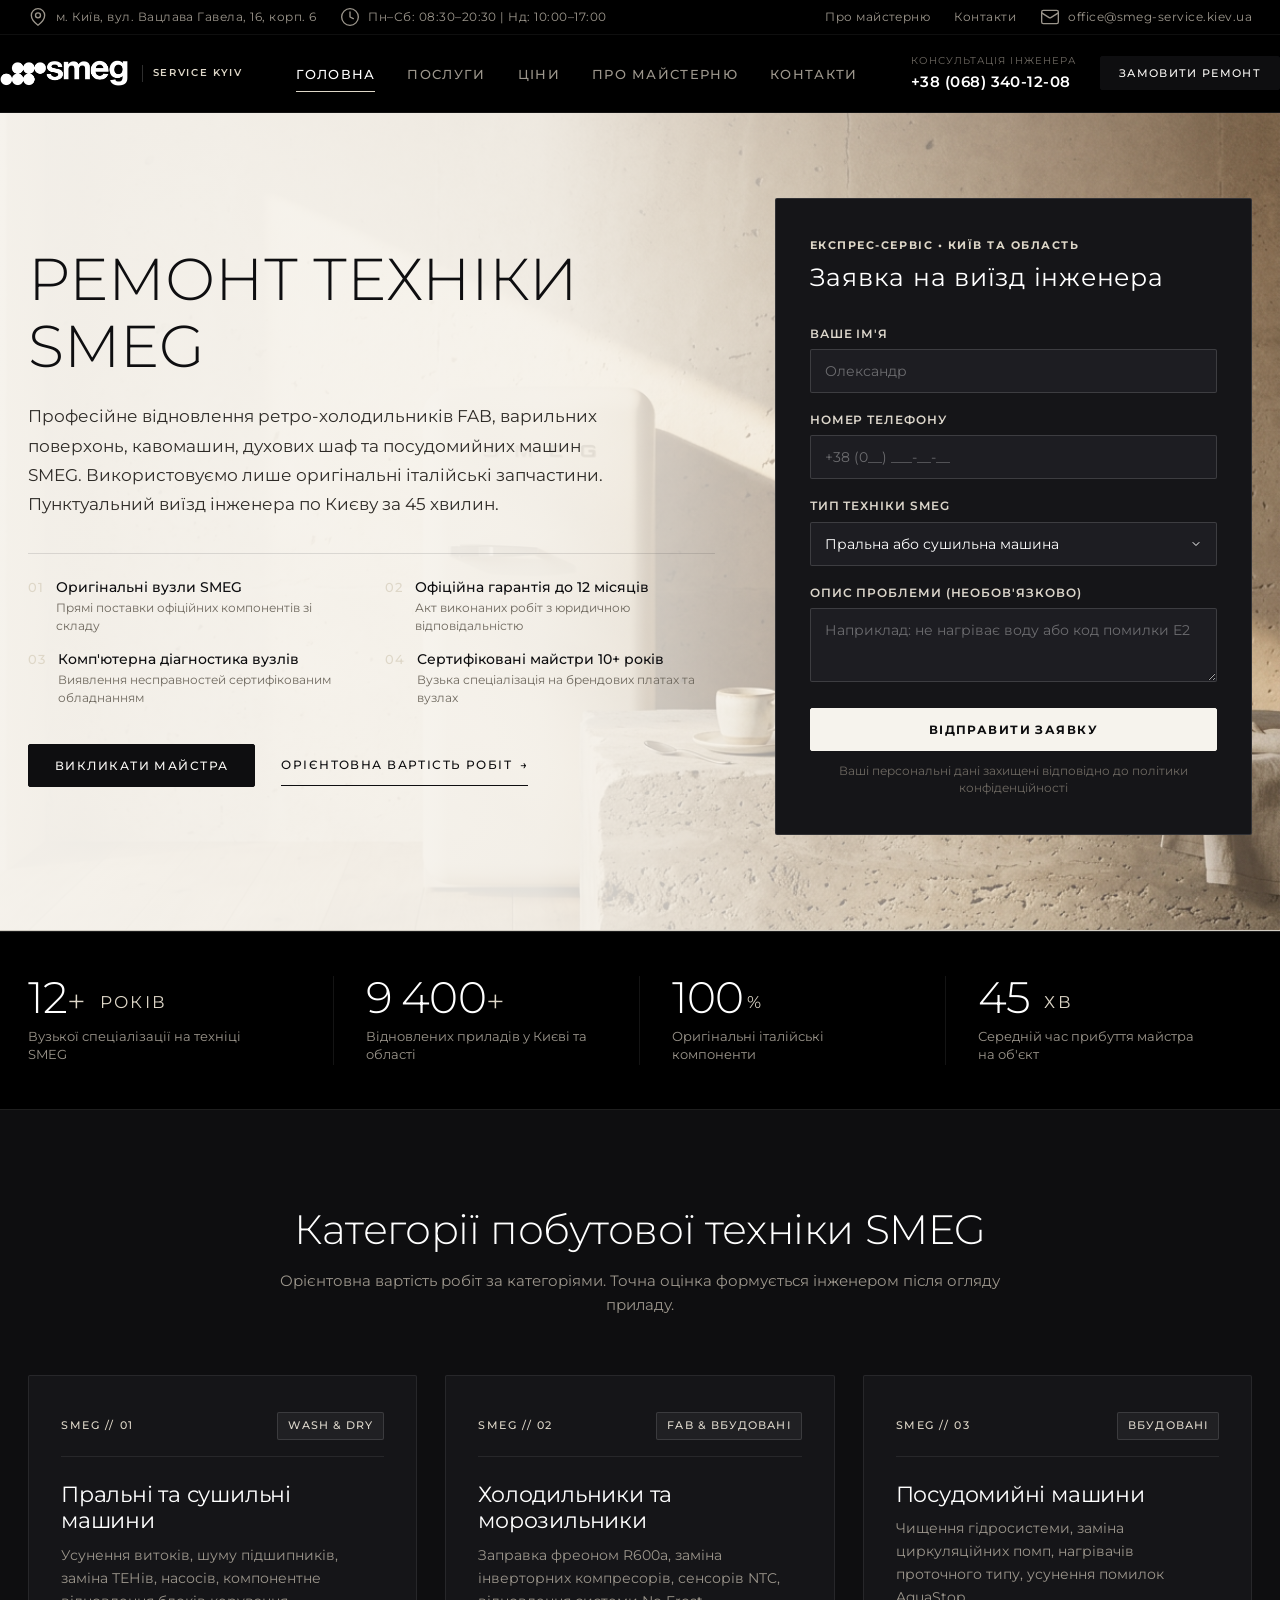
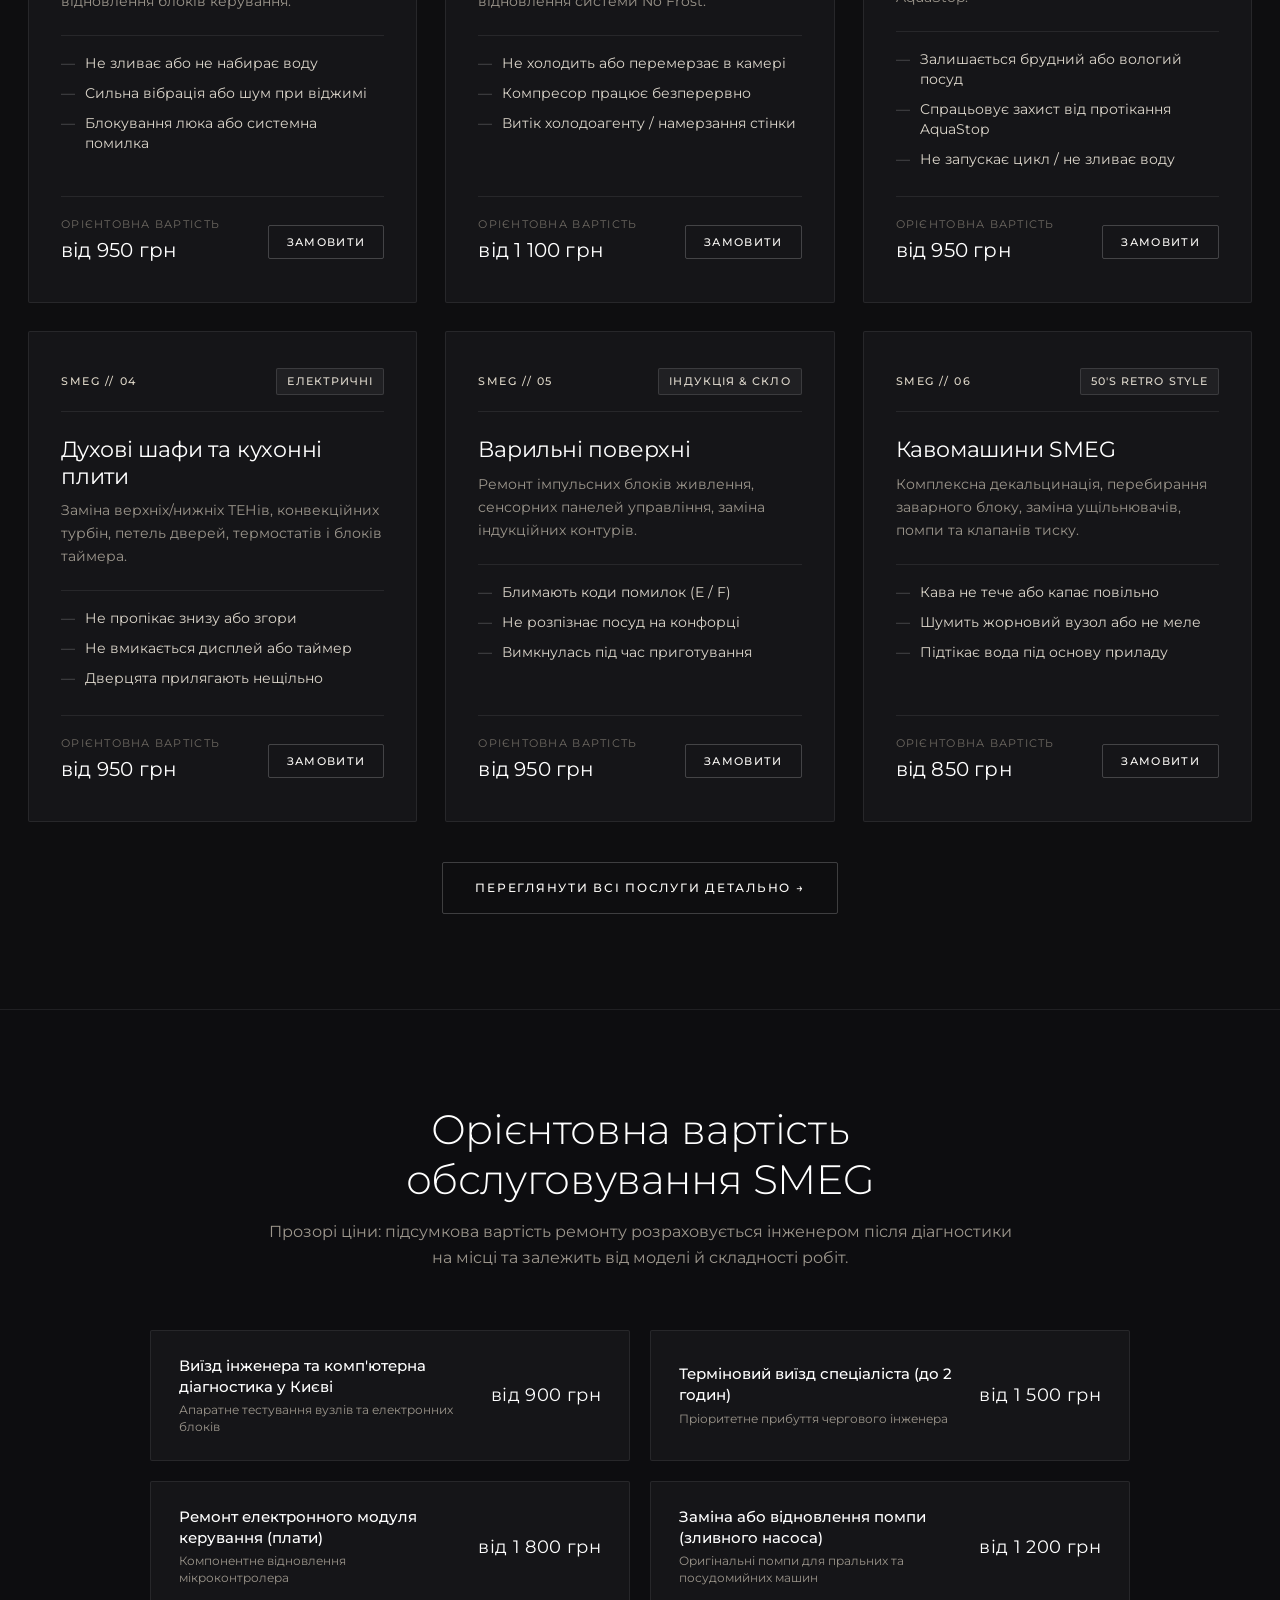
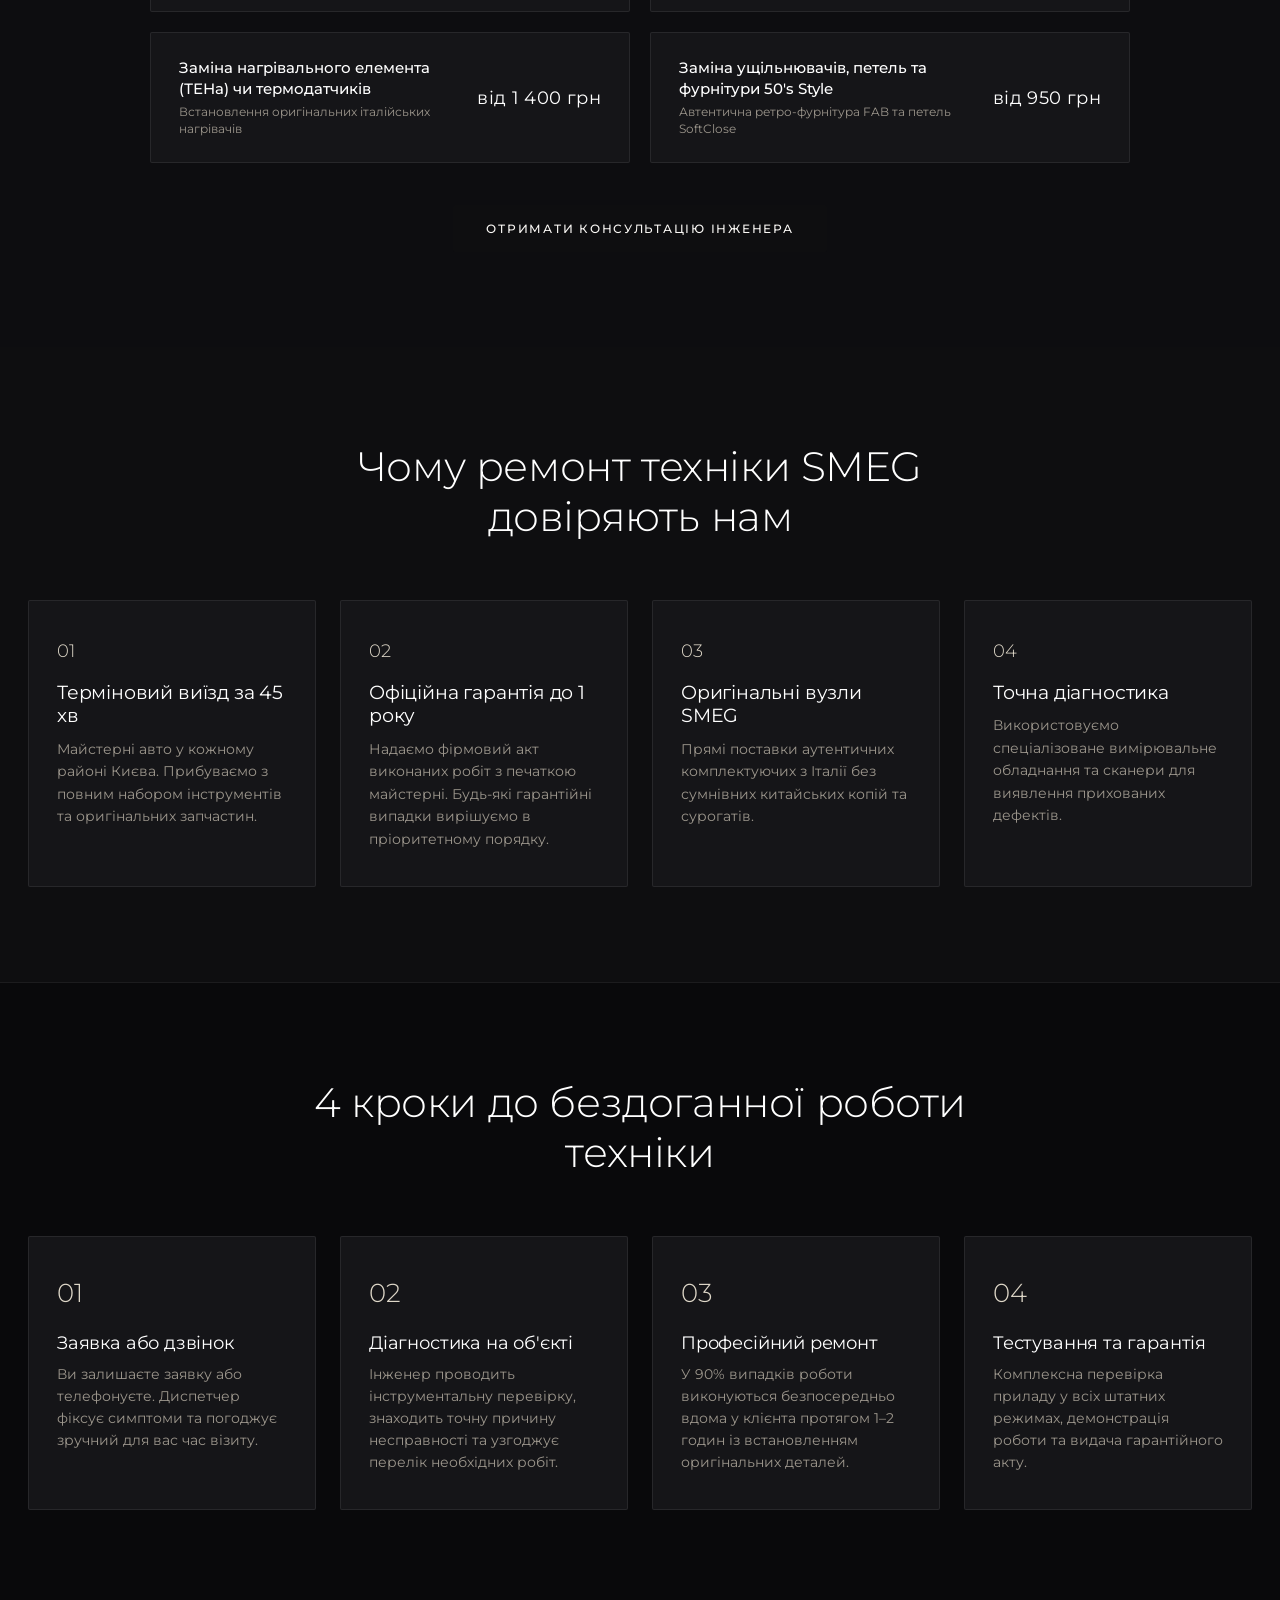
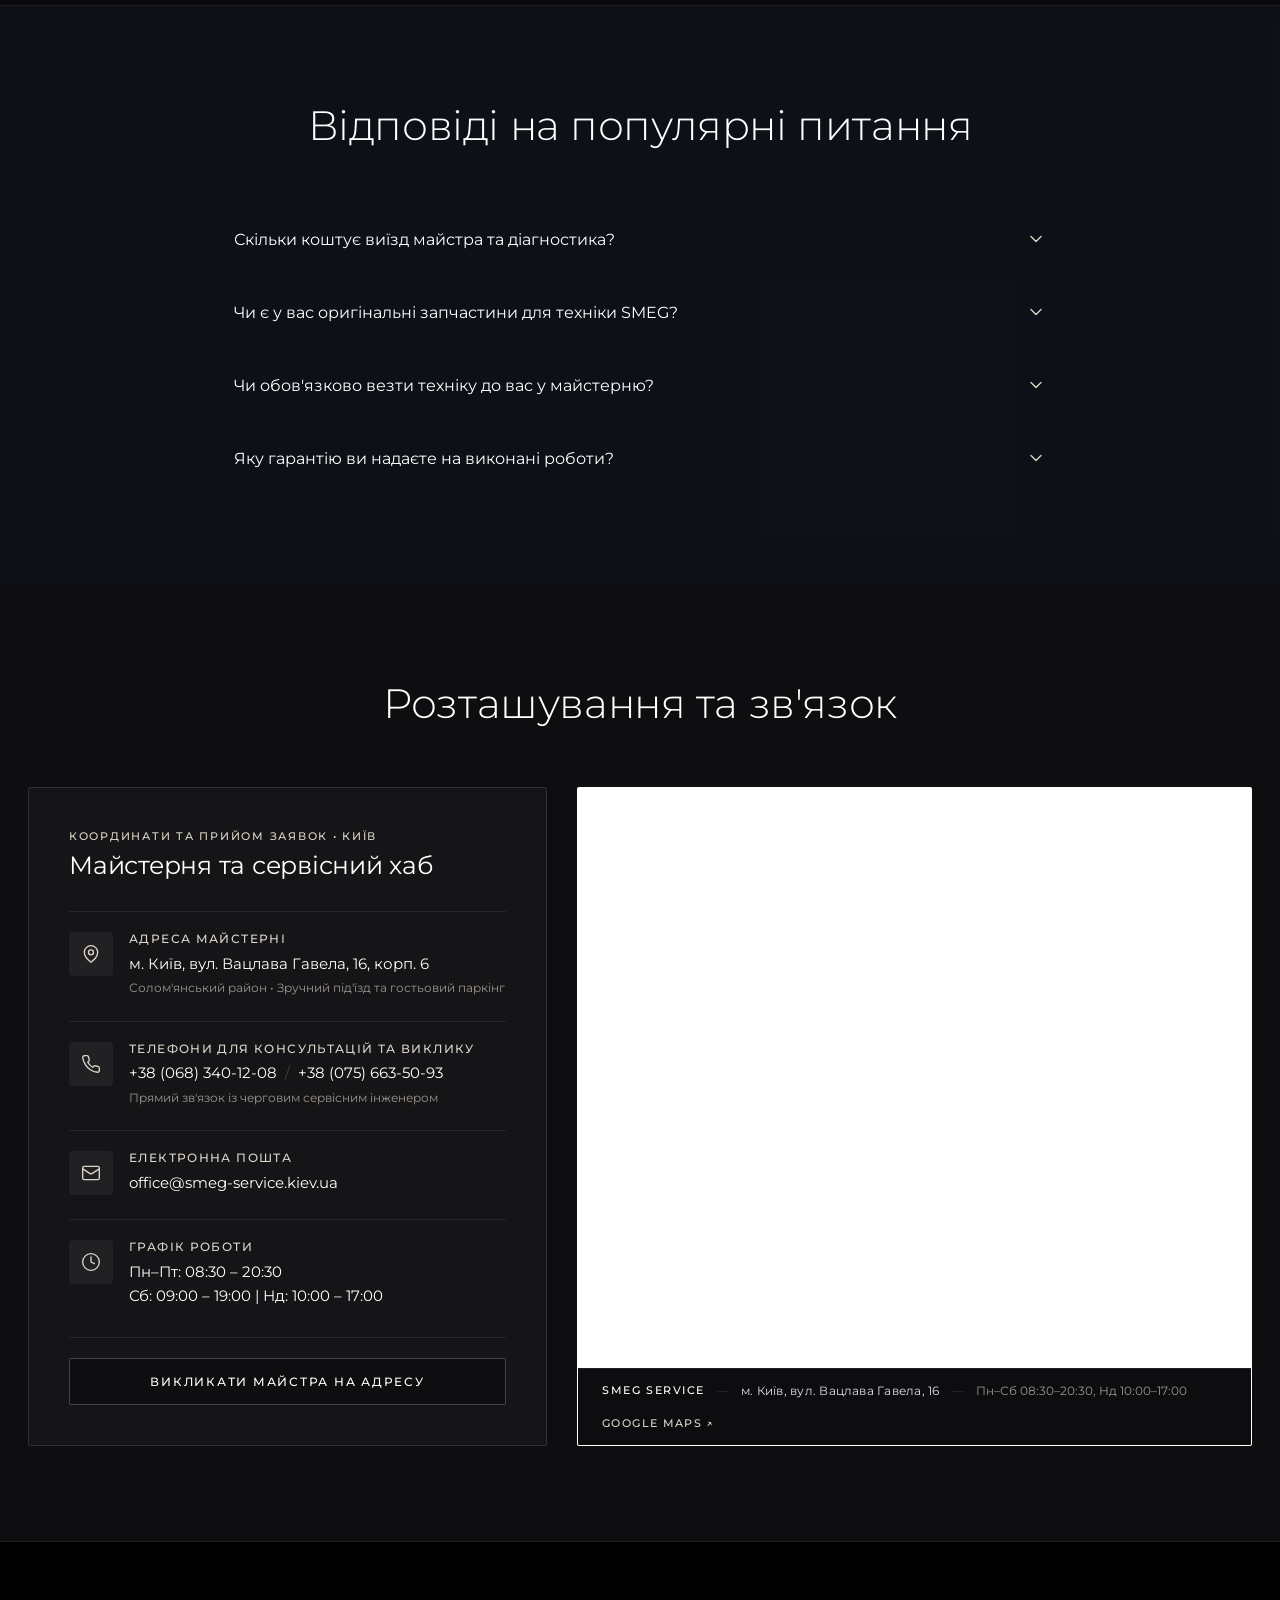
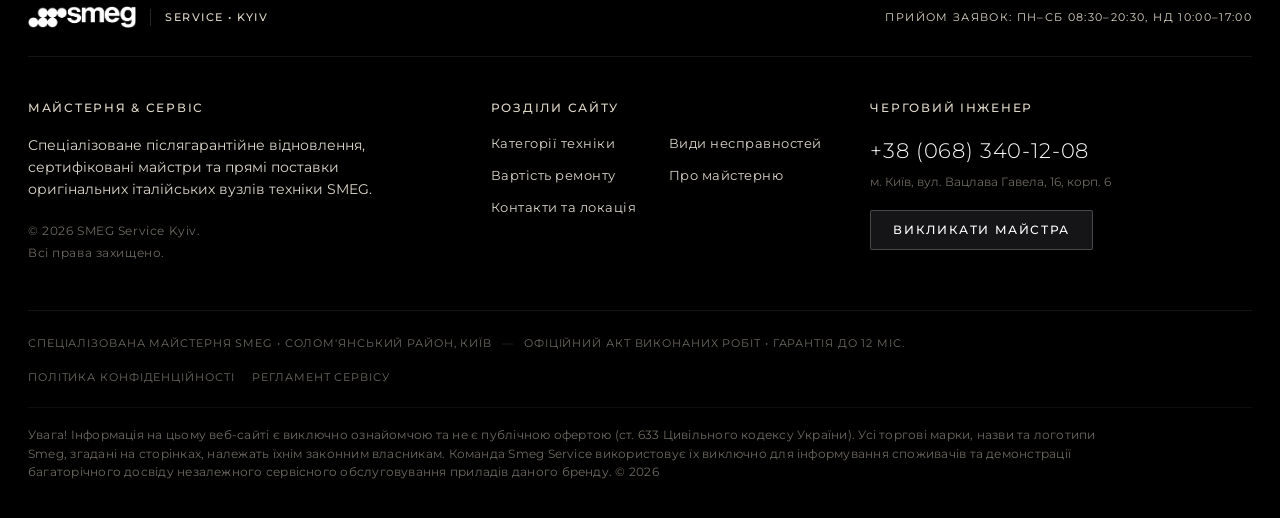
==== commit eba585c8: "fix(positioning): remove 0 грн and free diagnostics, add pricing overview section to index, update S" ====
--- a/index.html
+++ b/index.html
@@ -130,7 +130,7 @@
         <div class="hero-editorial">
 
           <h1 class="hero-title">
-            ремонт техніки SMEG
+            Ремонт техніки SMEG
           </h1>
 
           <p class="hero-description">
@@ -157,8 +157,8 @@
             <div class="hero-spec-item">
               <span class="hero-spec-idx">03</span>
               <div class="hero-spec-content">
-                <span class="hero-spec-title">Безкоштовна діагностика</span>
-                <span class="hero-spec-desc">0 грн при проведенні відновлювальних робіт</span>
+                <span class="hero-spec-title">Комп'ютерна діагностика вузлів</span>
+                <span class="hero-spec-desc">Виявлення несправностей сертифікованим обладнанням</span>
               </div>
             </div>
             <div class="hero-spec-item">
@@ -294,7 +294,7 @@
             <div class="service-card-bottom">
               <div class="service-price">
                 <span class="service-price-label">Орієнтовна вартість</span>
-                <span class="service-price-val">від 450 грн</span>
+                <span class="service-price-val">від 950 грн</span>
               </div>
               <button class="btn btn-secondary btn-sm" data-open-modal>Замовити</button>
             </div>
@@ -328,7 +328,7 @@
             <div class="service-card-bottom">
               <div class="service-price">
                 <span class="service-price-label">Орієнтовна вартість</span>
-                <span class="service-price-val">від 500 грн</span>
+                <span class="service-price-val">від 1 100 грн</span>
               </div>
               <button class="btn btn-secondary btn-sm" data-open-modal>Замовити</button>
             </div>
@@ -362,7 +362,7 @@
             <div class="service-card-bottom">
               <div class="service-price">
                 <span class="service-price-label">Орієнтовна вартість</span>
-                <span class="service-price-val">від 450 грн</span>
+                <span class="service-price-val">від 950 грн</span>
               </div>
               <button class="btn btn-secondary btn-sm" data-open-modal>Замовити</button>
             </div>
@@ -396,7 +396,7 @@
             <div class="service-card-bottom">
               <div class="service-price">
                 <span class="service-price-label">Орієнтовна вартість</span>
-                <span class="service-price-val">від 400 грн</span>
+                <span class="service-price-val">від 950 грн</span>
               </div>
               <button class="btn btn-secondary btn-sm" data-open-modal>Замовити</button>
             </div>
@@ -430,7 +430,7 @@
             <div class="service-card-bottom">
               <div class="service-price">
                 <span class="service-price-label">Орієнтовна вартість</span>
-                <span class="service-price-val">від 450 грн</span>
+                <span class="service-price-val">від 950 грн</span>
               </div>
               <button class="btn btn-secondary btn-sm" data-open-modal>Замовити</button>
             </div>
@@ -464,7 +464,7 @@
             <div class="service-card-bottom">
               <div class="service-price">
                 <span class="service-price-label">Орієнтовна вартість</span>
-                <span class="service-price-val">від 350 грн</span>
+                <span class="service-price-val">від 850 грн</span>
               </div>
               <button class="btn btn-secondary btn-sm" data-open-modal>Замовити</button>
             </div>
@@ -475,6 +475,74 @@
           <a href="services.html" class="btn btn-secondary btn-lg">
             <span>Переглянути всі послуги детально →</span>
           </a>
+        </div>
+      </div>
+    </section>
+
+    <!-- Pricing Overview Section (Clean Minimalist Swiss Grid) -->
+    <section class="section" id="prices" style="background: #0d0d10; border-top: 1px solid rgba(255, 255, 255, 0.08);">
+      <div class="container">
+        <div class="section-header">
+          <h2 class="section-title">Орієнтовна вартість обслуговування SMEG</h2>
+          <p class="section-desc" style="max-width: 760px; margin: 0 auto;">
+            Прозорі ціни: підсумкова вартість ремонту розраховується інженером після діагностики на місці та залежить від моделі й складності робіт.
+          </p>
+        </div>
+
+        <div class="pricing-overview-grid">
+          <div class="pricing-overview-card">
+            <div class="pricing-overview-info">
+              <span class="pricing-overview-name">Виїзд інженера та комп'ютерна діагностика у Києві</span>
+              <span class="pricing-overview-note">Апаратне тестування вузлів та електронних блоків</span>
+            </div>
+            <div class="pricing-overview-price">від 900 грн</div>
+          </div>
+
+          <div class="pricing-overview-card">
+            <div class="pricing-overview-info">
+              <span class="pricing-overview-name">Терміновий виїзд спеціаліста (до 2 годин)</span>
+              <span class="pricing-overview-note">Пріоритетне прибуття чергового інженера</span>
+            </div>
+            <div class="pricing-overview-price">від 1 500 грн</div>
+          </div>
+
+          <div class="pricing-overview-card">
+            <div class="pricing-overview-info">
+              <span class="pricing-overview-name">Ремонт електронного модуля керування (плати)</span>
+              <span class="pricing-overview-note">Компонентне відновлення мікроконтролера</span>
+            </div>
+            <div class="pricing-overview-price">від 1 800 грн</div>
+          </div>
+
+          <div class="pricing-overview-card">
+            <div class="pricing-overview-info">
+              <span class="pricing-overview-name">Заміна або відновлення помпи (зливного насоса)</span>
+              <span class="pricing-overview-note">Оригінальні помпи для пральних та посудомийних машин</span>
+            </div>
+            <div class="pricing-overview-price">від 1 200 грн</div>
+          </div>
+
+          <div class="pricing-overview-card">
+            <div class="pricing-overview-info">
+              <span class="pricing-overview-name">Заміна нагрівального елемента (ТЕНа) чи термодатчиків</span>
+              <span class="pricing-overview-note">Встановлення оригінальних італійських нагрівачів</span>
+            </div>
+            <div class="pricing-overview-price">від 1 400 грн</div>
+          </div>
+
+          <div class="pricing-overview-card">
+            <div class="pricing-overview-info">
+              <span class="pricing-overview-name">Заміна ущільнювачів, петель та фурнітури 50's Style</span>
+              <span class="pricing-overview-note">Автентична ретро-фурнітура FAB та петель SoftClose</span>
+            </div>
+            <div class="pricing-overview-price">від 950 грн</div>
+          </div>
+        </div>
+
+        <div style="text-align: center; margin-top: 42px;">
+          <button class="btn btn-primary btn-lg" data-open-modal>
+            <span>Отримати консультацію інженера</span>
+          </button>
         </div>
       </div>
     </section>
@@ -534,7 +602,7 @@
             <span class="step-number">02</span>
             <h3 class="step-title">Діагностика на об'єкті</h3>
             <p class="step-desc">Інженер проводить інструментальну перевірку, знаходить точну причину несправності та
-              узгоджує фіксований кошторис.</p>
+              узгоджує перелік необхідних робіт.</p>
           </div>
           <div class="step-card">
             <span class="step-number">03</span>
@@ -569,9 +637,7 @@
             </div>
             <div class="faq-answer">
               <div class="faq-answer-inner">
-                Якщо ви замовляєте ремонт у нашій майстерні, виїзд майстра по Києву та повна діагностика несправності є
-                <strong>повністю безкоштовними</strong>. У разі відмови від ремонту після проведення діагностики
-                оплачується лише стандартний виїзд та перевірка приладу (300 грн).
+                Виїзд інженера та первинна діагностика по Києву становлять від 900 грн. Підсумкова вартість ремонту визначається інженером після інструментального огляду і залежить від складності поломки та вартості оригінальних запчастин.
               </div>
             </div>
           </div>
--- a/css/style.css
+++ b/css/style.css
@@ -1042,6 +1042,81 @@
   width: 14px;
   height: 14px;
   color: var(--color-sand-muted);
+}
+
+/* ==========================================================================
+   Pricing Overview Section (Minimalist Swiss Grid)
+   ========================================================================== */
+.pricing-overview-grid {
+  display: grid;
+  grid-template-columns: repeat(2, 1fr);
+  gap: 20px;
+  max-width: 980px;
+  margin: 0 auto;
+}
+
+.pricing-overview-card {
+  background: var(--color-charcoal);
+  border: 1px solid rgba(255, 255, 255, 0.08);
+  border-radius: var(--radius-xs);
+  padding: 24px 28px;
+  display: flex;
+  align-items: center;
+  justify-content: space-between;
+  gap: 20px;
+  transition: border-color var(--transition-normal), background var(--transition-normal);
+}
+
+.pricing-overview-card:hover {
+  border-color: rgba(255, 255, 255, 0.22);
+  background: #19191d;
+}
+
+.pricing-overview-info {
+  display: flex;
+  flex-direction: column;
+  gap: 4px;
+}
+
+.pricing-overview-name {
+  font-family: var(--font-body);
+  font-size: 0.94rem;
+  color: #ffffff;
+  font-weight: 500;
+  line-height: 1.4;
+}
+
+.pricing-overview-note {
+  font-size: 0.78rem;
+  color: var(--text-light-muted);
+  line-height: 1.4;
+}
+
+.pricing-overview-price {
+  font-family: var(--font-display);
+  font-size: 1.15rem;
+  font-weight: 400;
+  color: #ffffff;
+  white-space: nowrap;
+  letter-spacing: 0.02em;
+  flex-shrink: 0;
+}
+
+@media (max-width: 768px) {
+  .pricing-overview-grid {
+    grid-template-columns: 1fr;
+    gap: 12px;
+  }
+  .pricing-overview-card {
+    padding: 18px 20px;
+    flex-direction: column;
+    align-items: flex-start;
+    gap: 8px;
+  }
+  .pricing-overview-price {
+    font-size: 1.05rem;
+    color: var(--color-sand-muted);
+  }
 }
 
 /* ==========================================================================
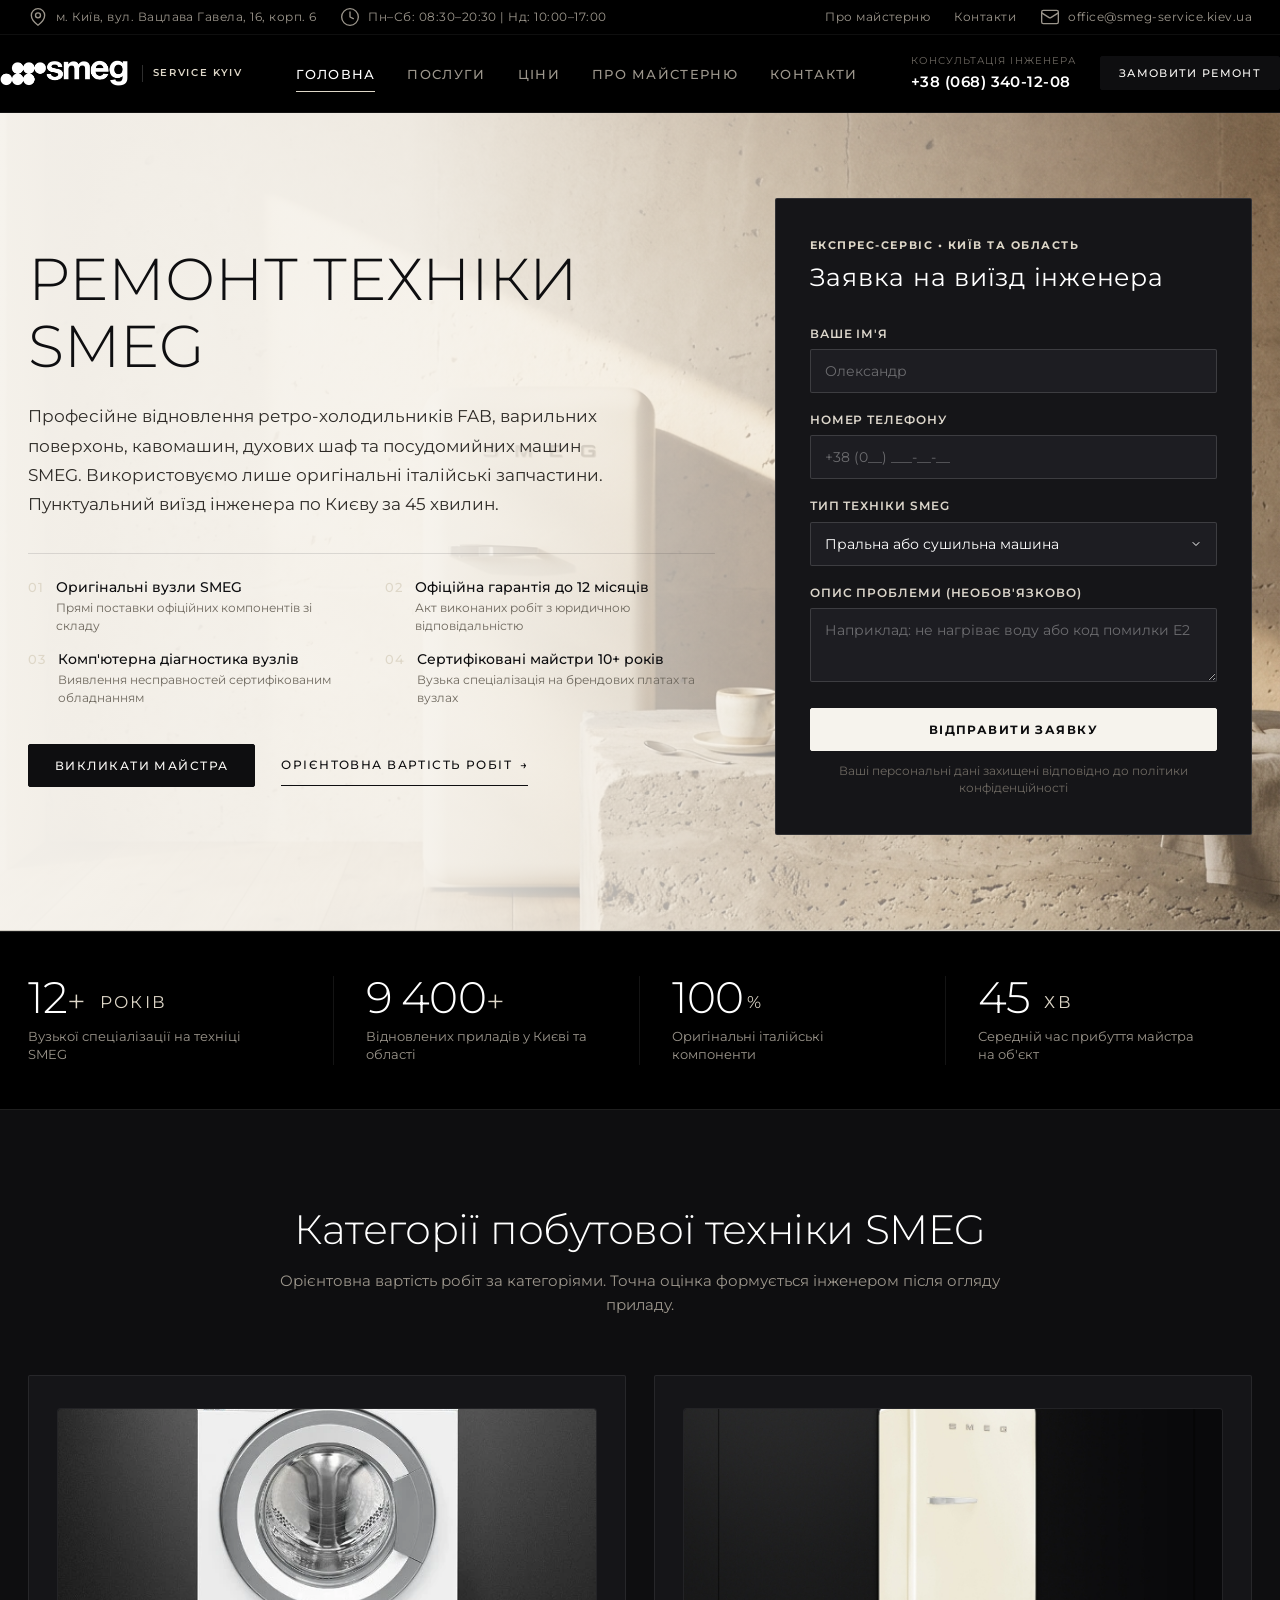
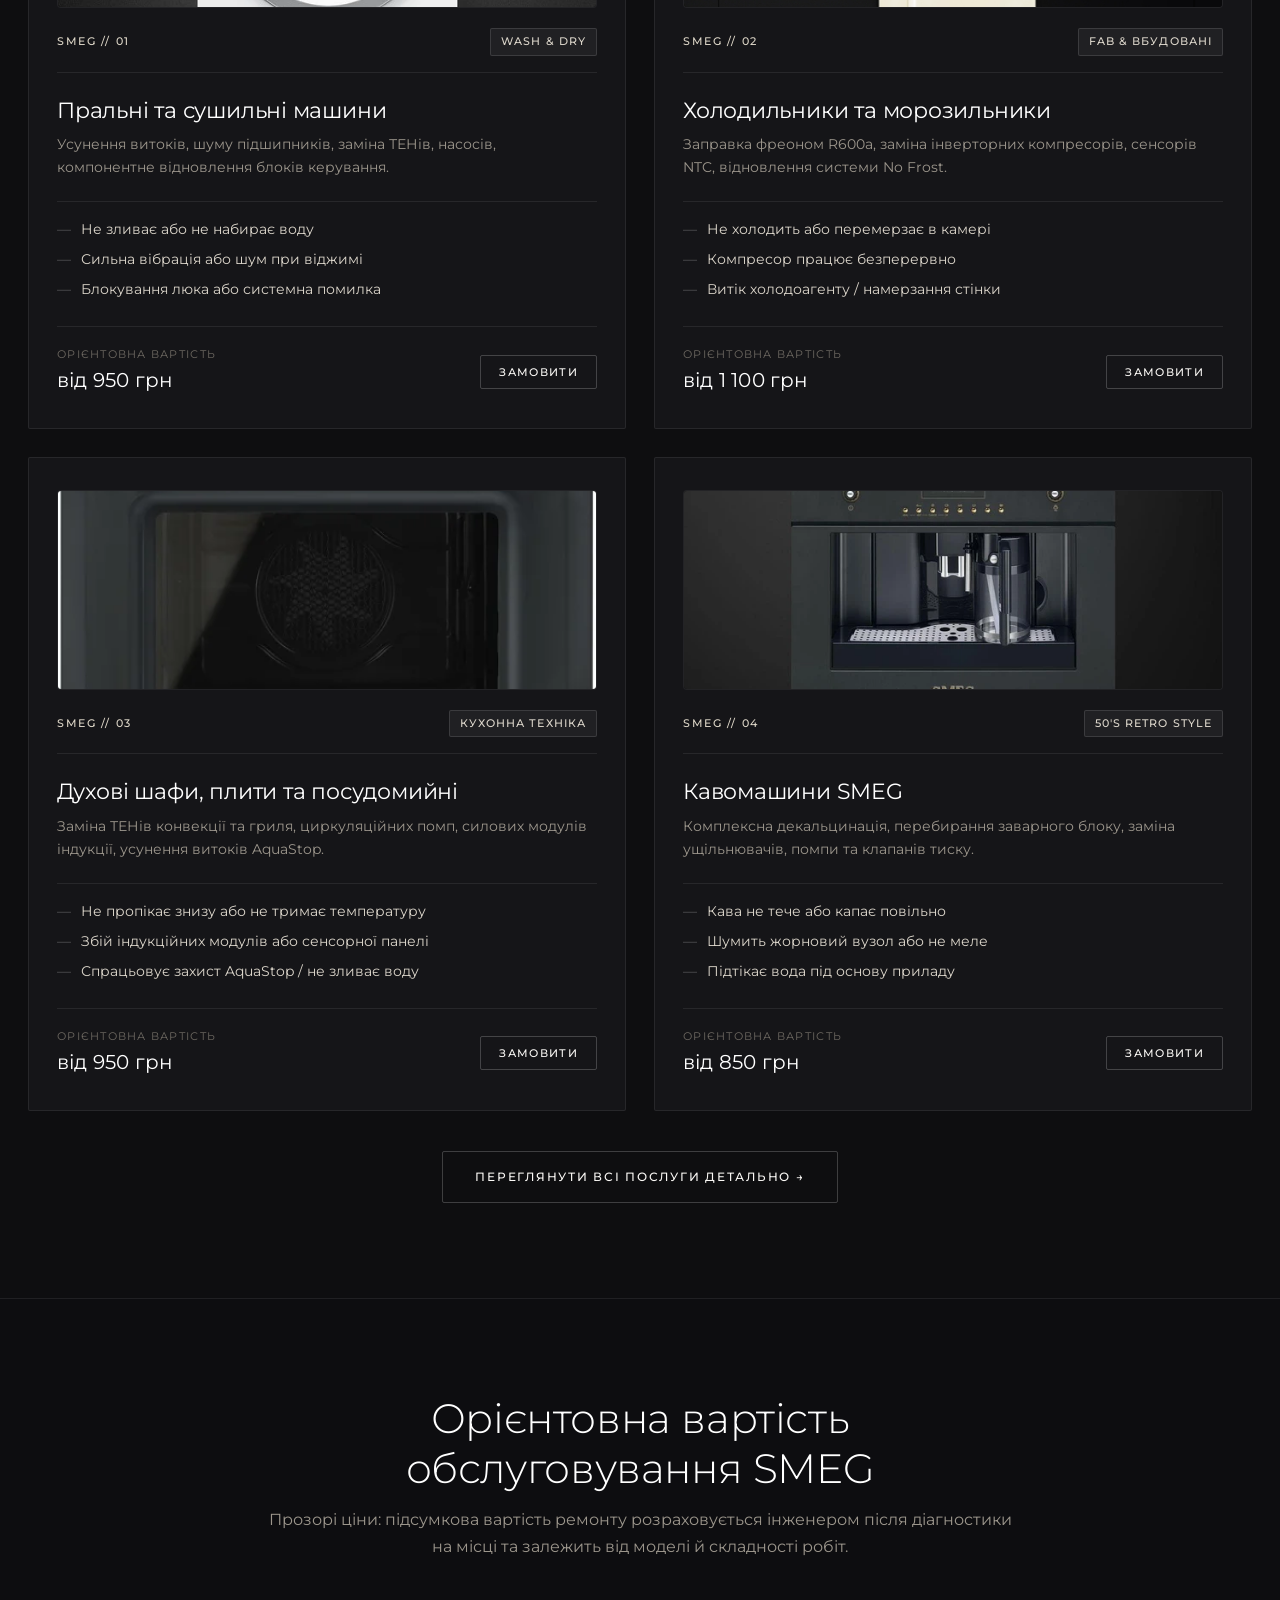
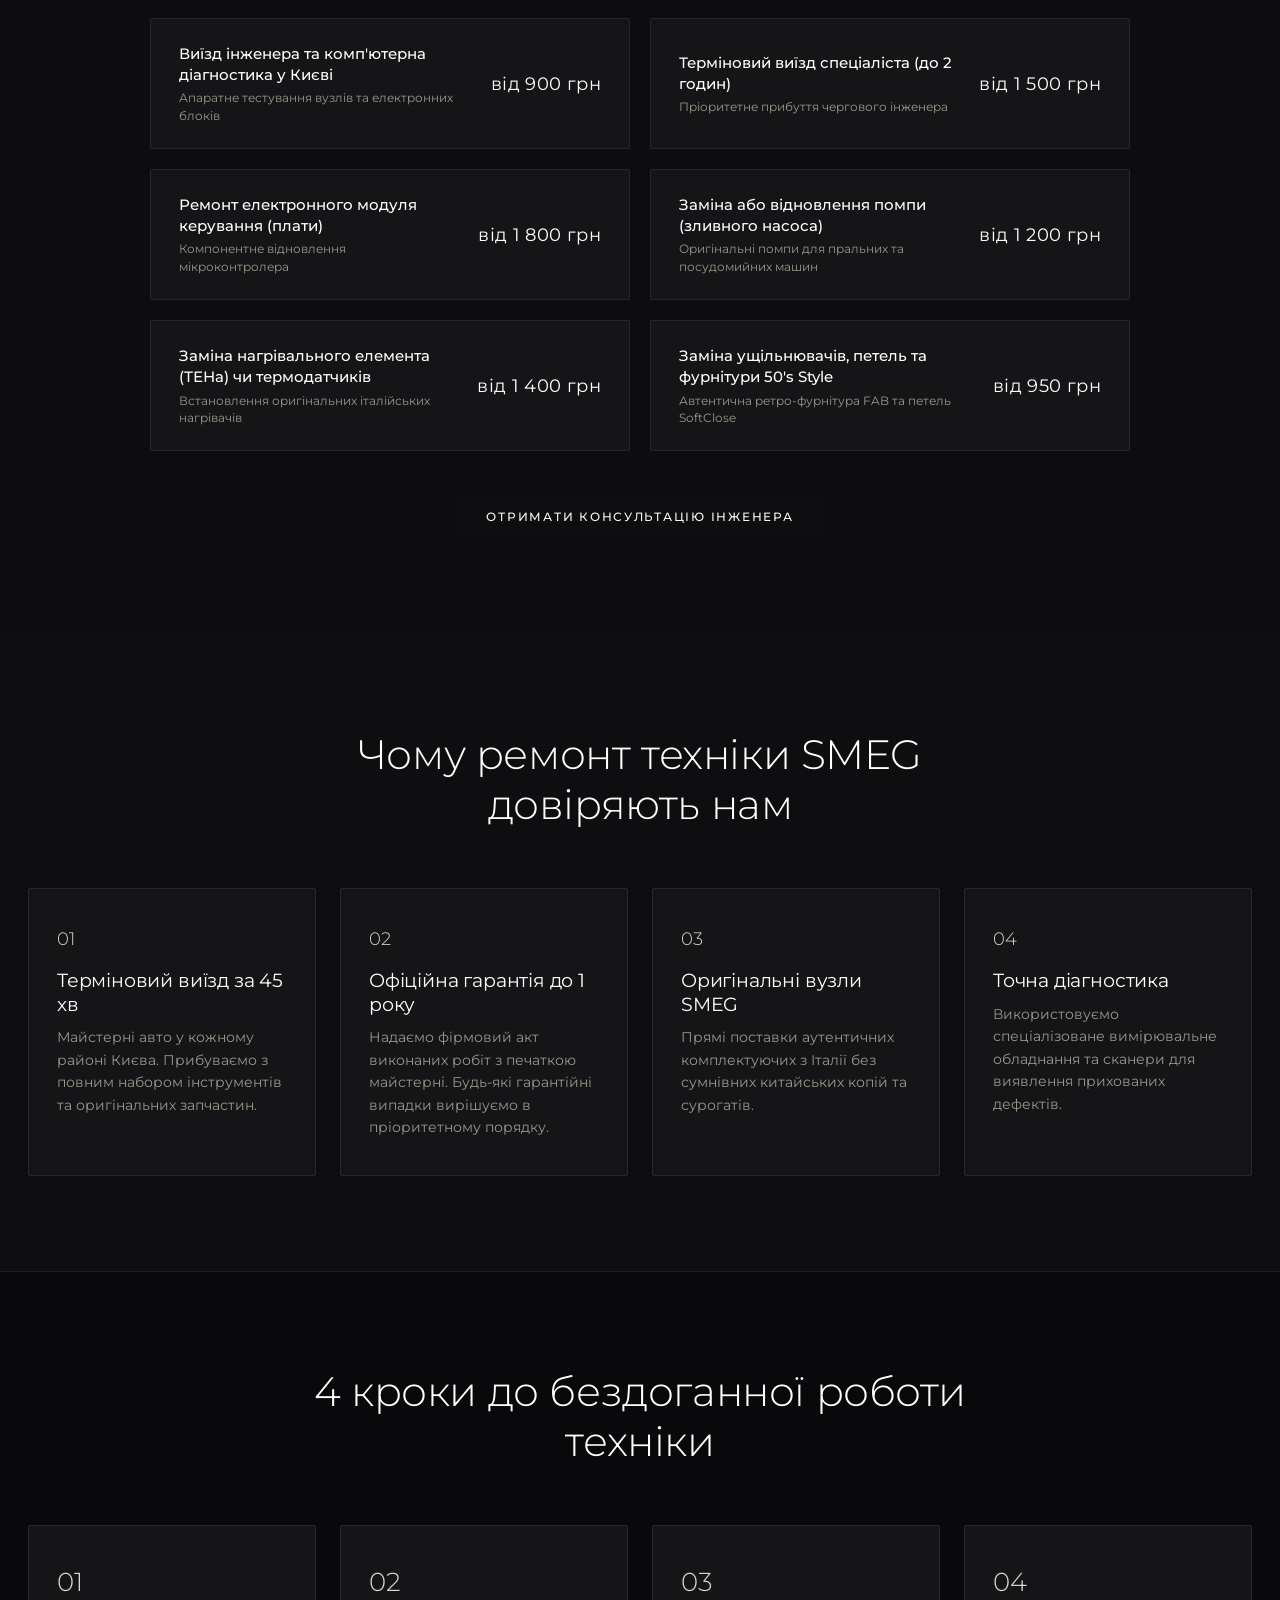
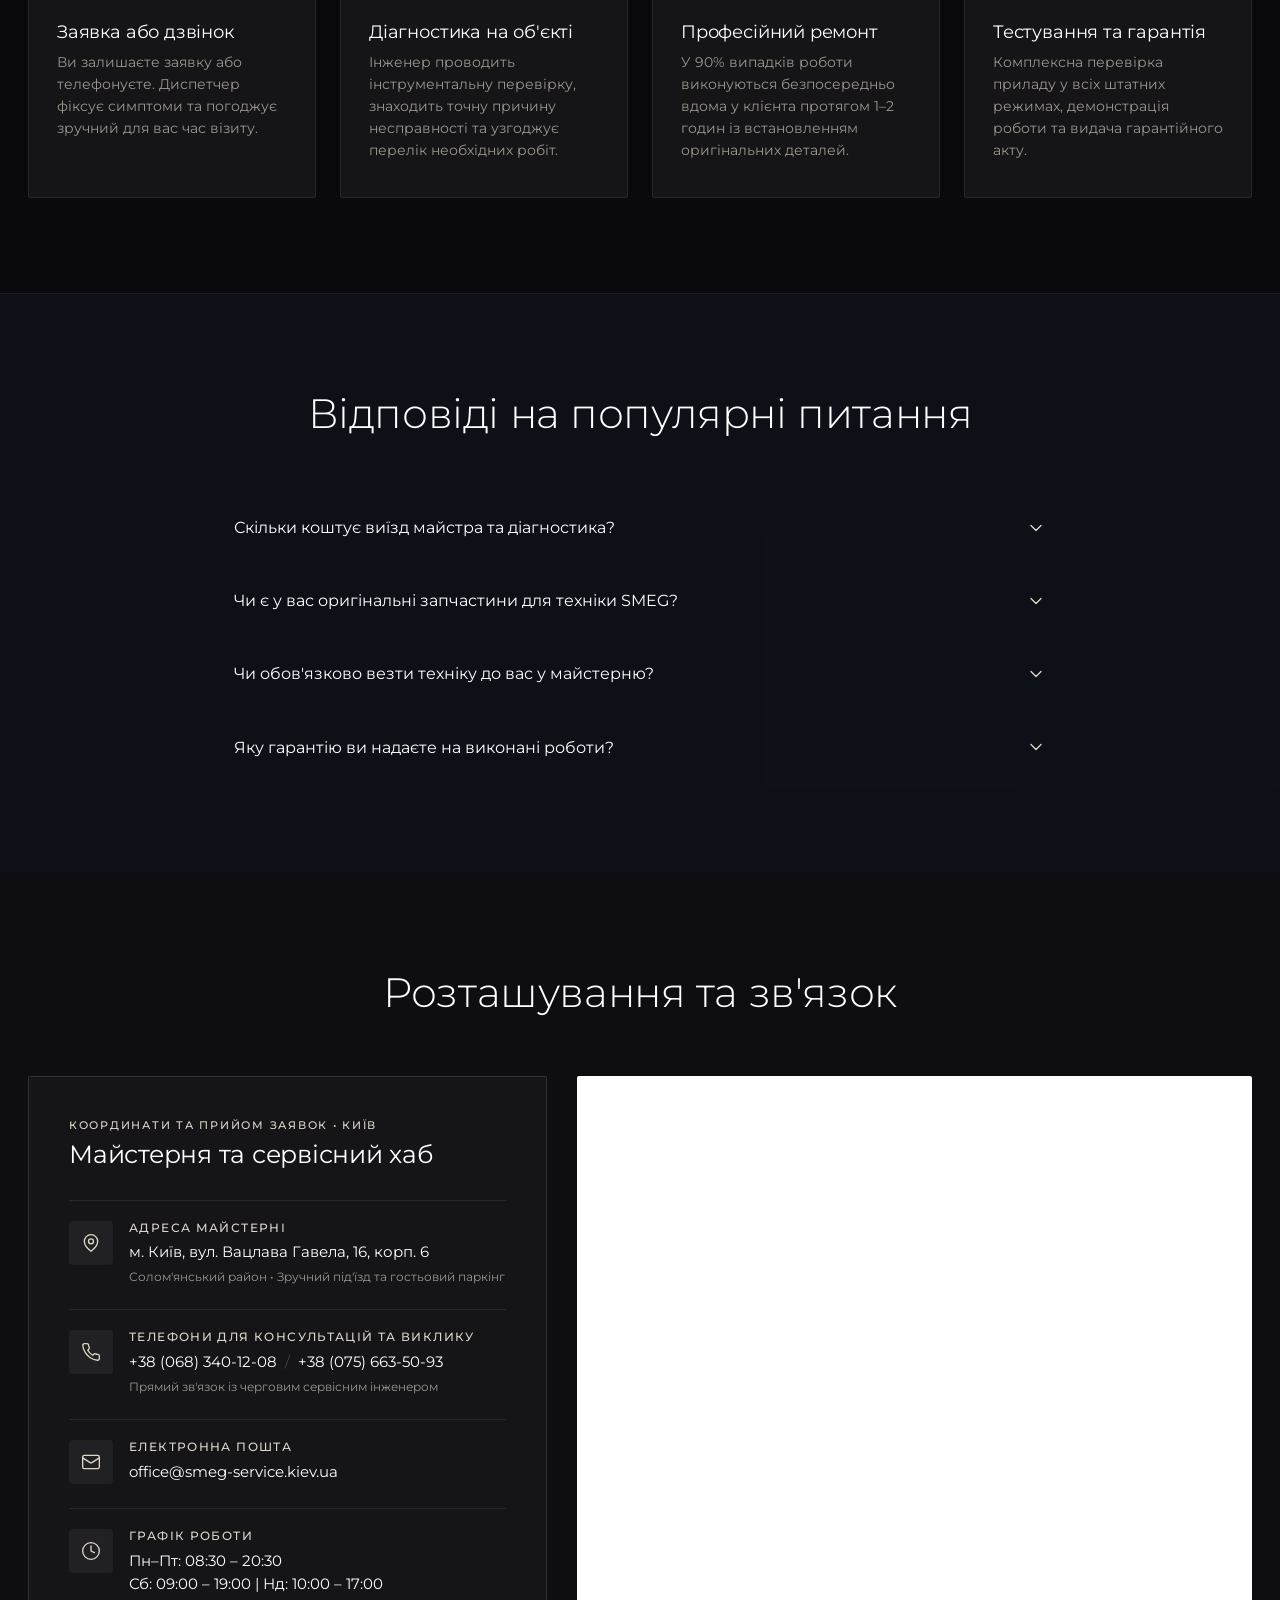
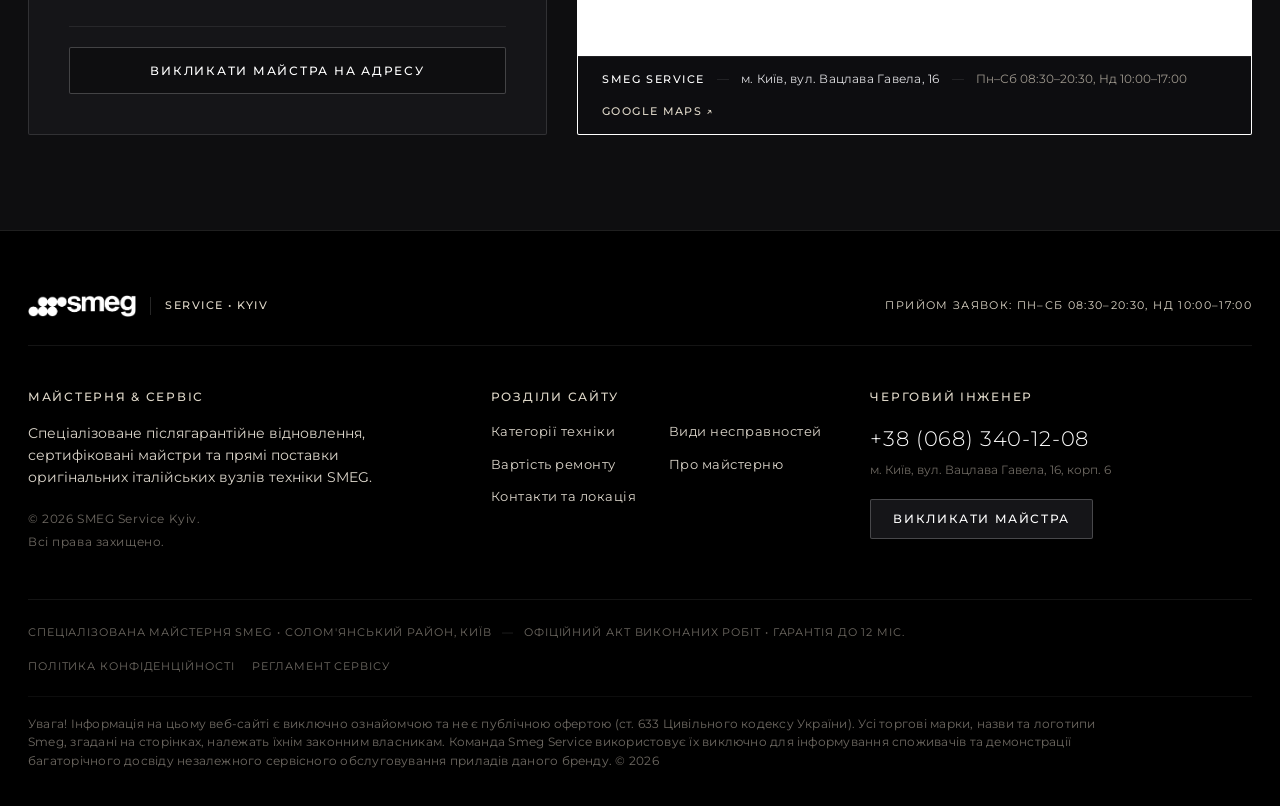
==== commit 699a0d61: "feat(ui): add studio webp appliance images to service category cards and style previews" ====
--- a/index.html
+++ b/index.html
@@ -269,6 +269,9 @@
           <!-- Card 1: Washing -->
           <div class="service-card">
             <div>
+              <div class="service-card-image">
+                <img src="img/pralka.webp" alt="Ремонт пральних та сушильних машин SMEG" loading="lazy">
+              </div>
               <div class="service-card-top">
                 <span class="service-ref">SMEG // 01</span>
                 <span class="service-badge">WASH & DRY</span>
@@ -303,6 +306,9 @@
           <!-- Card 2: Refrigerators -->
           <div class="service-card">
             <div>
+              <div class="service-card-image">
+                <img src="img/holodos.webp" alt="Холодильники та морозильники SMEG" loading="lazy">
+              </div>
               <div class="service-card-top">
                 <span class="service-ref">SMEG // 02</span>
                 <span class="service-badge">FAB & ВБУДОВАНІ</span>
@@ -334,28 +340,31 @@
             </div>
           </div>
 
-          <!-- Card 3: Dishwashers -->
+          <!-- Card 3: Cooking & Dishwashers -->
           <div class="service-card">
             <div>
+              <div class="service-card-image">
+                <img src="img/duhovka.webp" alt="Духові шафи, плити та посудомийні машини SMEG" loading="lazy">
+              </div>
               <div class="service-card-top">
                 <span class="service-ref">SMEG // 03</span>
-                <span class="service-badge">ВБУДОВАНІ</span>
-              </div>
-              <h3 class="service-title">Посудомийні машини</h3>
-              <p class="service-desc">Чищення гідросистеми, заміна циркуляційних помп, нагрівачів проточного типу,
-                усунення помилок AquaStop.</p>
+                <span class="service-badge">КУХОННА ТЕХНІКА</span>
+              </div>
+              <h3 class="service-title">Духові шафи, плити та посудомийні</h3>
+              <p class="service-desc">Заміна ТЕНів конвекції та гриля, циркуляційних помп, силових модулів індукції,
+                усунення витоків AquaStop.</p>
               <ul class="service-issues">
                 <li class="service-issue-item">
                   <span class="service-issue-bullet">—</span>
-                  <span>Залишається брудний або вологий посуд</span>
-                </li>
-                <li class="service-issue-item">
-                  <span class="service-issue-bullet">—</span>
-                  <span>Спрацьовує захист від протікання AquaStop</span>
-                </li>
-                <li class="service-issue-item">
-                  <span class="service-issue-bullet">—</span>
-                  <span>Не запускає цикл / не зливає воду</span>
+                  <span>Не пропікає знизу або не тримає температуру</span>
+                </li>
+                <li class="service-issue-item">
+                  <span class="service-issue-bullet">—</span>
+                  <span>Збій індукційних модулів або сенсорної панелі</span>
+                </li>
+                <li class="service-issue-item">
+                  <span class="service-issue-bullet">—</span>
+                  <span>Спрацьовує захист AquaStop / не зливає воду</span>
                 </li>
               </ul>
             </div>
@@ -368,79 +377,14 @@
             </div>
           </div>
 
-          <!-- Card 4: Ovens -->
+          <!-- Card 4: Coffee -->
           <div class="service-card">
             <div>
+              <div class="service-card-image">
+                <img src="img/kava.webp" alt="Кавомашини SMEG" loading="lazy">
+              </div>
               <div class="service-card-top">
                 <span class="service-ref">SMEG // 04</span>
-                <span class="service-badge">ЕЛЕКТРИЧНІ</span>
-              </div>
-              <h3 class="service-title">Духові шафи та кухонні плити</h3>
-              <p class="service-desc">Заміна верхніх/нижніх ТЕНів, конвекційних турбін, петель дверей, термостатів і
-                блоків таймера.</p>
-              <ul class="service-issues">
-                <li class="service-issue-item">
-                  <span class="service-issue-bullet">—</span>
-                  <span>Не пропікає знизу або згори</span>
-                </li>
-                <li class="service-issue-item">
-                  <span class="service-issue-bullet">—</span>
-                  <span>Не вмикається дисплей або таймер</span>
-                </li>
-                <li class="service-issue-item">
-                  <span class="service-issue-bullet">—</span>
-                  <span>Дверцята прилягають нещільно</span>
-                </li>
-              </ul>
-            </div>
-            <div class="service-card-bottom">
-              <div class="service-price">
-                <span class="service-price-label">Орієнтовна вартість</span>
-                <span class="service-price-val">від 950 грн</span>
-              </div>
-              <button class="btn btn-secondary btn-sm" data-open-modal>Замовити</button>
-            </div>
-          </div>
-
-          <!-- Card 5: Cooktops -->
-          <div class="service-card">
-            <div>
-              <div class="service-card-top">
-                <span class="service-ref">SMEG // 05</span>
-                <span class="service-badge">ІНДУКЦІЯ & СКЛО</span>
-              </div>
-              <h3 class="service-title">Варильні поверхні</h3>
-              <p class="service-desc">Ремонт імпульсних блоків живлення, сенсорних панелей управління, заміна
-                індукційних контурів.</p>
-              <ul class="service-issues">
-                <li class="service-issue-item">
-                  <span class="service-issue-bullet">—</span>
-                  <span>Блимають коди помилок (E / F)</span>
-                </li>
-                <li class="service-issue-item">
-                  <span class="service-issue-bullet">—</span>
-                  <span>Не розпізнає посуд на конфорці</span>
-                </li>
-                <li class="service-issue-item">
-                  <span class="service-issue-bullet">—</span>
-                  <span>Вимкнулась під час приготування</span>
-                </li>
-              </ul>
-            </div>
-            <div class="service-card-bottom">
-              <div class="service-price">
-                <span class="service-price-label">Орієнтовна вартість</span>
-                <span class="service-price-val">від 950 грн</span>
-              </div>
-              <button class="btn btn-secondary btn-sm" data-open-modal>Замовити</button>
-            </div>
-          </div>
-
-          <!-- Card 6: Coffee -->
-          <div class="service-card">
-            <div>
-              <div class="service-card-top">
-                <span class="service-ref">SMEG // 06</span>
                 <span class="service-badge">50'S RETRO STYLE</span>
               </div>
               <h3 class="service-title">Кавомашини SMEG</h3>
--- a/css/style.css
+++ b/css/style.css
@@ -94,7 +94,12 @@
 }
 
 /* Headings */
-h1, h2, h3, h4, h5, h6 {
+h1,
+h2,
+h3,
+h4,
+h5,
+h6 {
   font-family: var(--font-display);
   color: var(--text-light-primary);
   line-height: 1.22;
@@ -108,7 +113,8 @@
   transition: var(--transition-normal);
 }
 
-img, svg {
+img,
+svg {
   vertical-align: middle;
 }
 
@@ -411,13 +417,11 @@
   content: '';
   position: absolute;
   inset: 0;
-  background: linear-gradient(
-    90deg,
-    rgba(246, 243, 237, 0.98) 0%,
-    rgba(246, 243, 237, 0.92) 42%,
-    rgba(246, 243, 237, 0.38) 80%,
-    rgba(246, 243, 237, 0.15) 100%
-  );
+  background: linear-gradient(90deg,
+      rgba(246, 243, 237, 0.98) 0%,
+      rgba(246, 243, 237, 0.92) 32%,
+      rgba(246, 243, 237, 0.38) 80%,
+      rgba(246, 243, 237, 0.15) 100%);
   pointer-events: none;
   z-index: 1;
 }
@@ -803,7 +807,7 @@
    ========================================================================== */
 .services-grid {
   display: grid;
-  grid-template-columns: repeat(auto-fit, minmax(360px, 1fr));
+  grid-template-columns: repeat(2, 1fr);
   gap: 28px;
 }
 
@@ -811,7 +815,7 @@
   background: var(--color-charcoal);
   border: 1px solid rgba(255, 255, 255, 0.08);
   border-radius: var(--radius-xs);
-  padding: 36px 32px;
+  padding: 32px 28px;
   transition: border-color var(--transition-normal), background var(--transition-normal);
   display: flex;
   flex-direction: column;
@@ -821,6 +825,29 @@
 .service-card:hover {
   border-color: rgba(255, 255, 255, 0.22);
   background: #19191d;
+}
+
+.service-card-image {
+  width: 100%;
+  height: 200px;
+  border-radius: 4px;
+  overflow: hidden;
+  margin-bottom: 20px;
+  background: #101013;
+  border: 1px solid rgba(255, 255, 255, 0.08);
+}
+
+.service-card-image img {
+  width: 100%;
+  height: 100%;
+  object-fit: cover;
+  object-position: center;
+  display: block;
+  transition: transform 0.4s cubic-bezier(0.16, 1, 0.3, 1);
+}
+
+.service-card:hover .service-card-image img {
+  transform: scale(1.03);
 }
 
 .service-card-top {
@@ -1107,12 +1134,14 @@
     grid-template-columns: 1fr;
     gap: 12px;
   }
+
   .pricing-overview-card {
     padding: 18px 20px;
     flex-direction: column;
     align-items: flex-start;
     gap: 8px;
   }
+
   .pricing-overview-price {
     font-size: 1.05rem;
     color: var(--color-sand-muted);
@@ -1526,7 +1555,8 @@
   min-height: 440px;
   border: 0;
   color-scheme: light !important;
-  filter: none !important; /* Full modern color Google Maps */
+  filter: none !important;
+  /* Full modern color Google Maps */
   flex-grow: 1;
 }
 
@@ -1604,10 +1634,14 @@
 .btn-top-scroll *,
 #scroll-to-top-btn,
 #scroll-to-top-btn * {
-  -webkit-user-select: none; /* Safari */
-  -moz-user-select: none;    /* Firefox */
-  -ms-user-select: none;     /* IE/Edge */
-  user-select: none;         /* Standard */
+  -webkit-user-select: none;
+  /* Safari */
+  -moz-user-select: none;
+  /* Firefox */
+  -ms-user-select: none;
+  /* IE/Edge */
+  user-select: none;
+  /* Standard */
   -webkit-touch-callout: none;
   -webkit-tap-highlight-color: transparent;
   outline: none;
@@ -1618,7 +1652,8 @@
   position: fixed;
   bottom: 40px;
   right: 24px;
-  z-index: 99; /* Isolate z-index: higher than normal content, lower than headers (1000) and modals (3000) */
+  z-index: 99;
+  /* Isolate z-index: higher than normal content, lower than headers (1000) and modals (3000) */
   display: inline-flex;
   flex-direction: column;
   align-items: center;
@@ -1630,7 +1665,8 @@
   cursor: pointer;
   opacity: 0;
   visibility: hidden;
-  pointer-events: none !important; /* Completely transparent to clicks by default */
+  pointer-events: none !important;
+  /* Completely transparent to clicks by default */
   transition: opacity 0.3s cubic-bezier(0.16, 1, 0.3, 1), transform 0.24s cubic-bezier(0.16, 1, 0.3, 1), visibility 0.3s ease;
   color: var(--color-sand-muted, #ded7c8) !important;
 }
@@ -1639,7 +1675,8 @@
 .btn-top-scroll.visible {
   opacity: 0.75 !important;
   visibility: visible !important;
-  pointer-events: auto !important; /* Clickable ONLY when visible on scroll */
+  pointer-events: auto !important;
+  /* Clickable ONLY when visible on scroll */
 }
 
 .atelier-scroll-top:hover,
@@ -1921,10 +1958,12 @@
     grid-template-columns: 1fr;
     gap: 36px;
   }
+
   .atelier-footer-top {
     flex-direction: column;
     align-items: flex-start;
   }
+
   .atelier-footer-bottom-strip {
     flex-direction: column;
     align-items: flex-start;
@@ -2262,6 +2301,11 @@
     box-sizing: border-box !important;
   }
 
+  .service-card-image {
+    height: 180px;
+    margin-bottom: 16px;
+  }
+
   .service-card-bottom {
     flex-direction: column !important;
     align-items: stretch !important;
@@ -2453,14 +2497,17 @@
 }
 
 /* Universal Overflow Protection & Sticky Call Bar elimination */
-html, body {
+html,
+body {
   overflow-x: hidden !important;
   max-width: 100vw !important;
   width: 100% !important;
   position: relative;
 }
 
-*, *::before, *::after {
+*,
+*::before,
+*::after {
   box-sizing: border-box;
 }
 
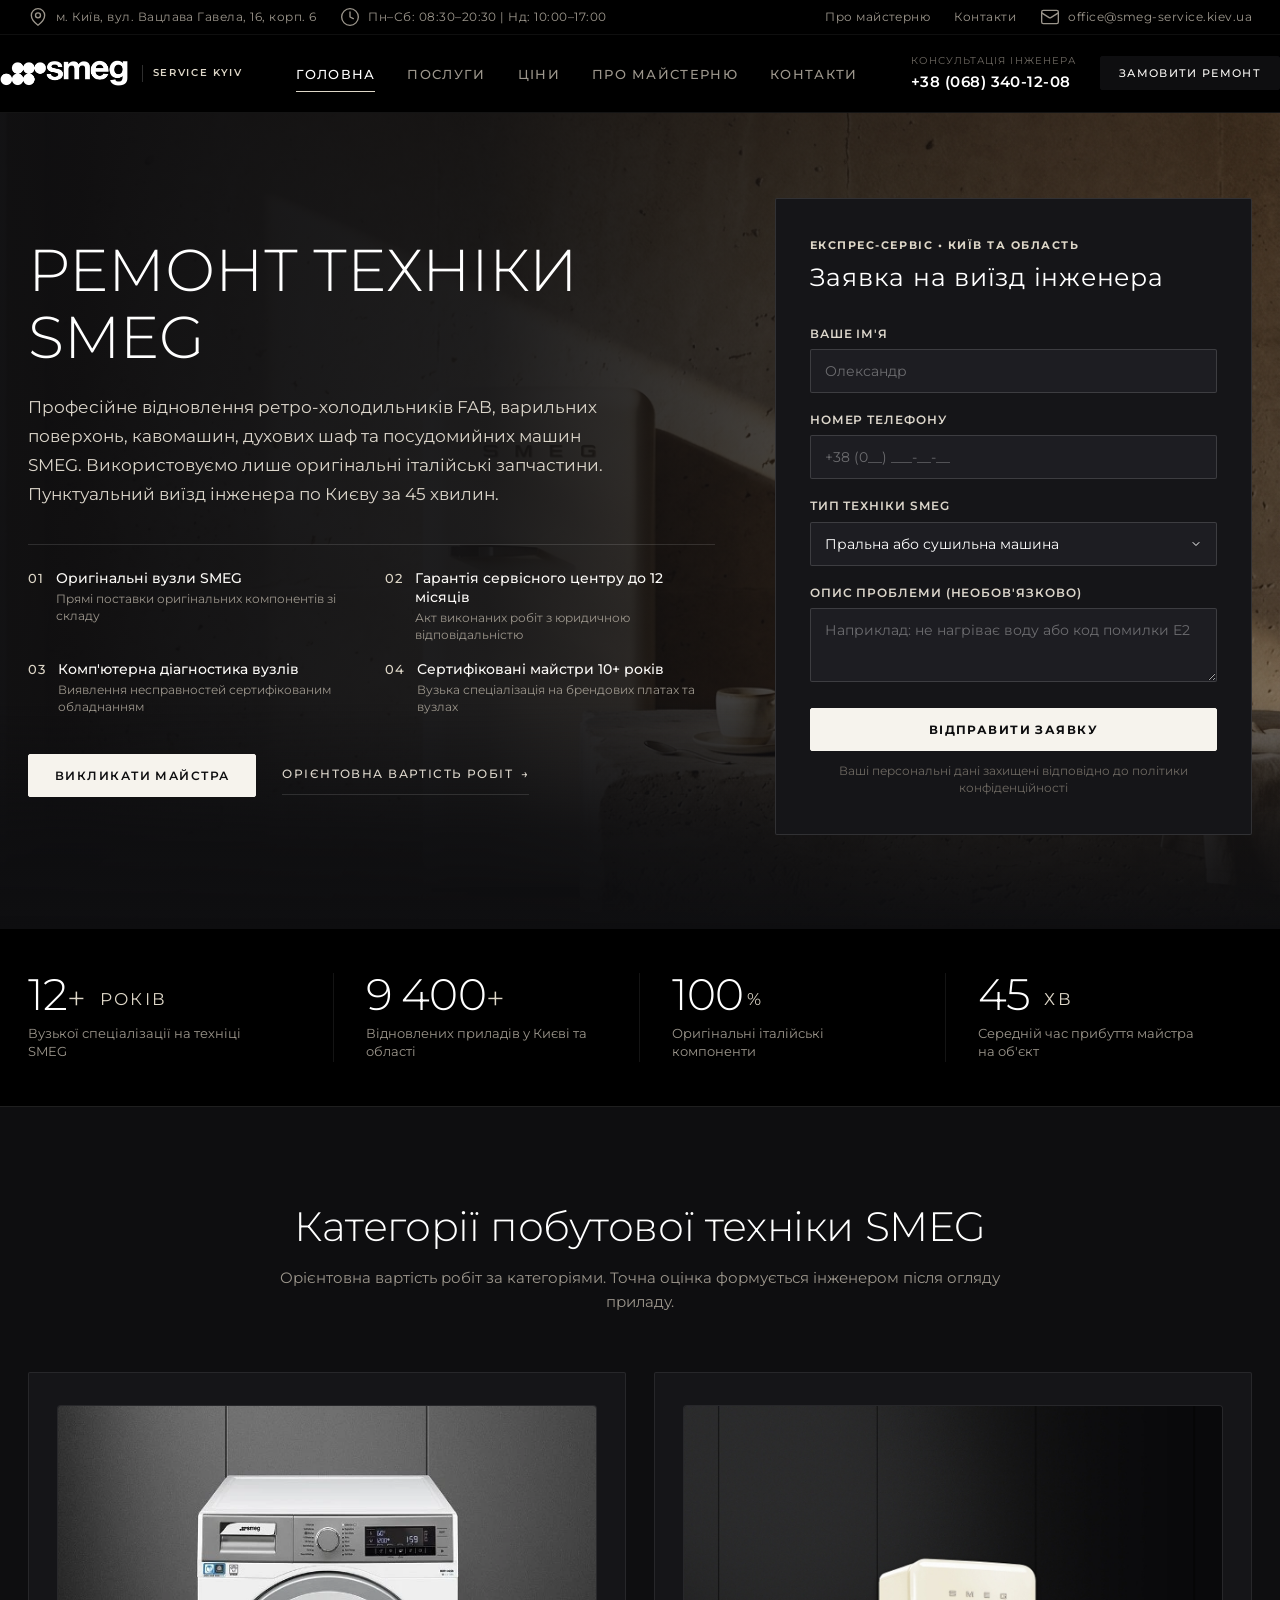
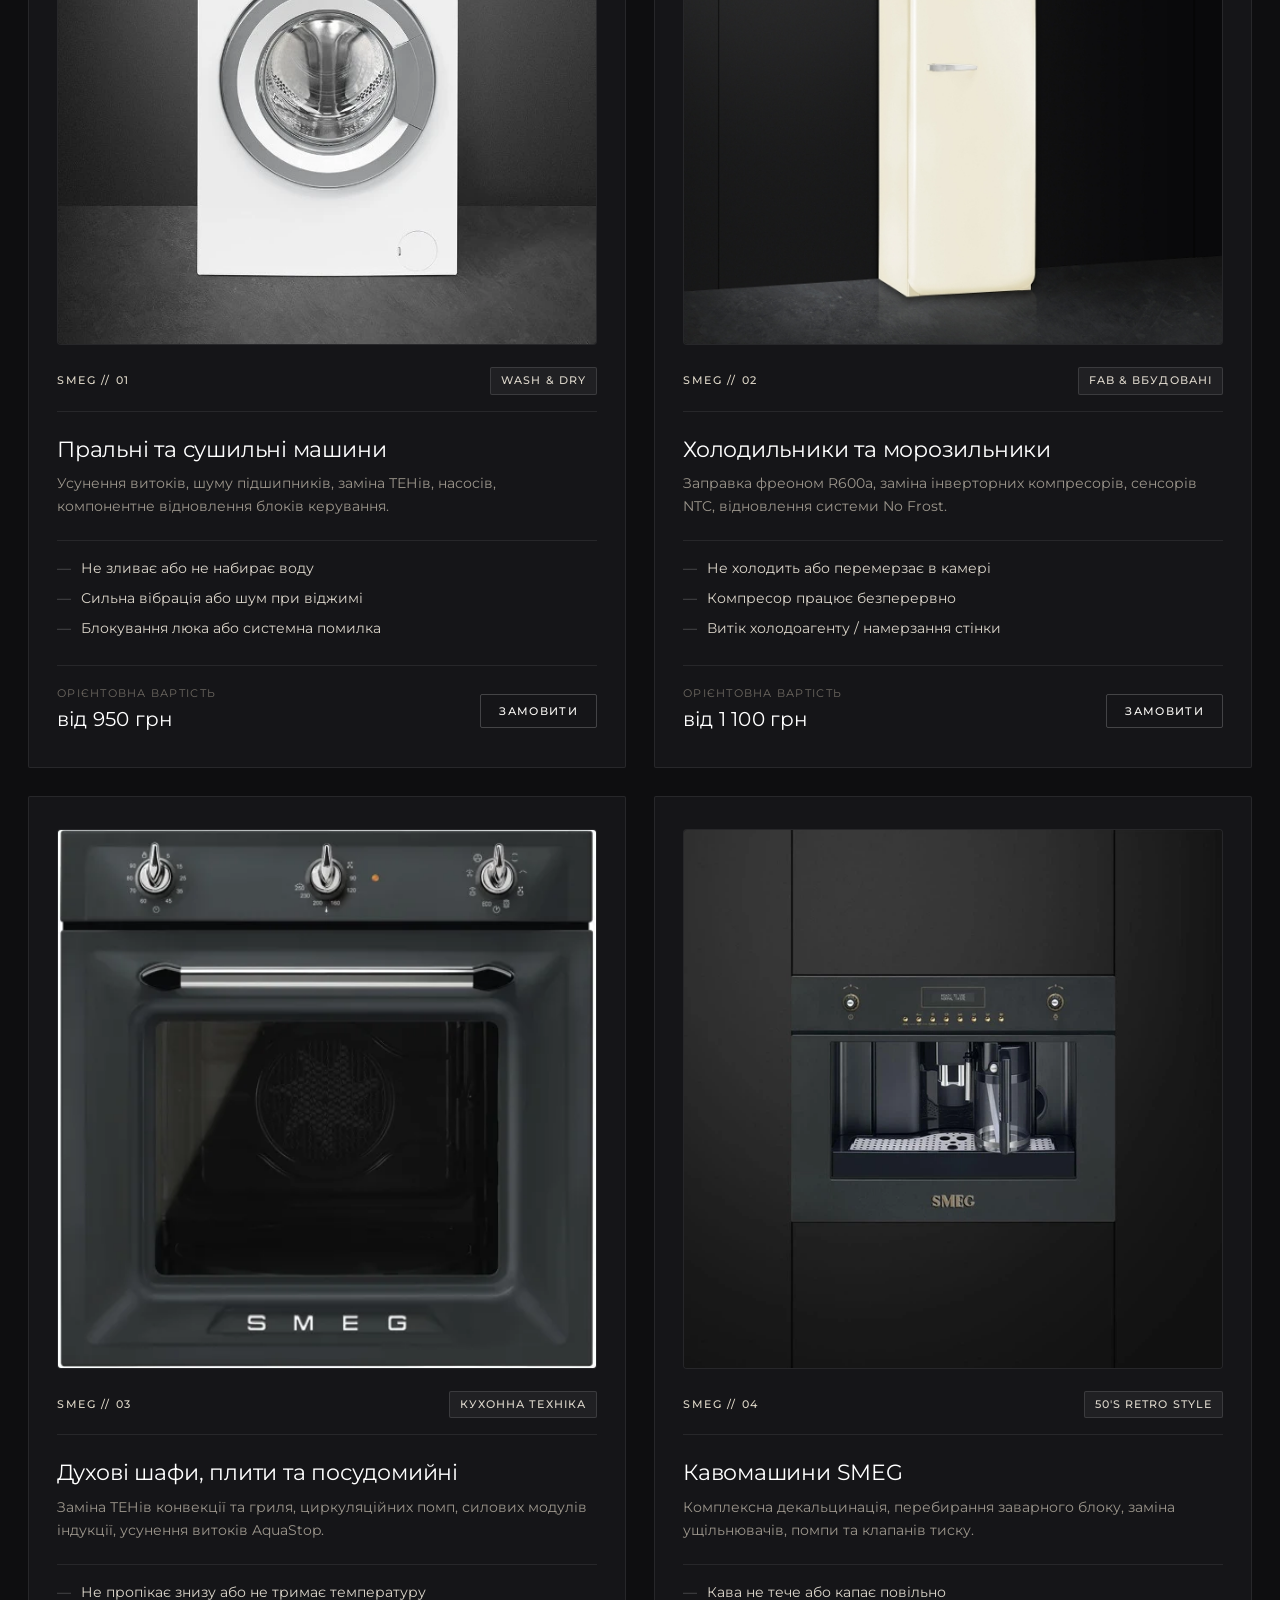
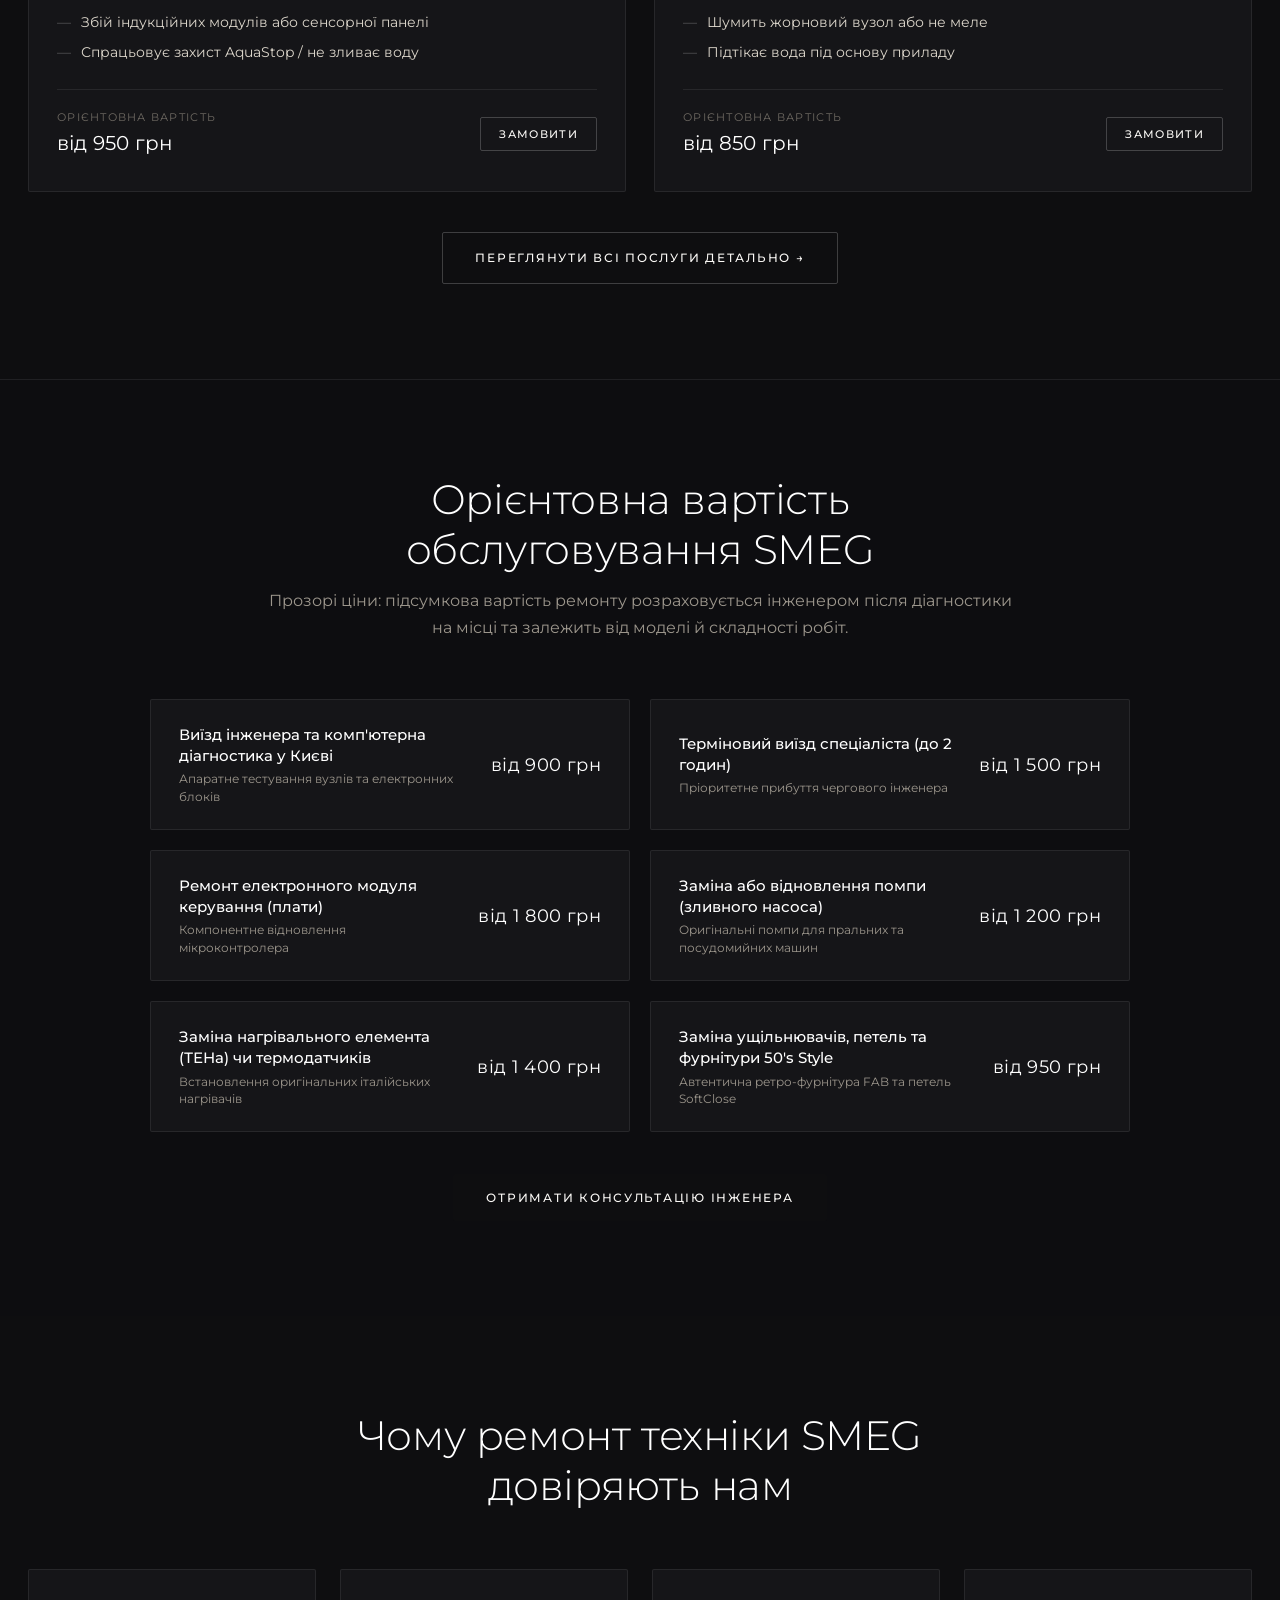
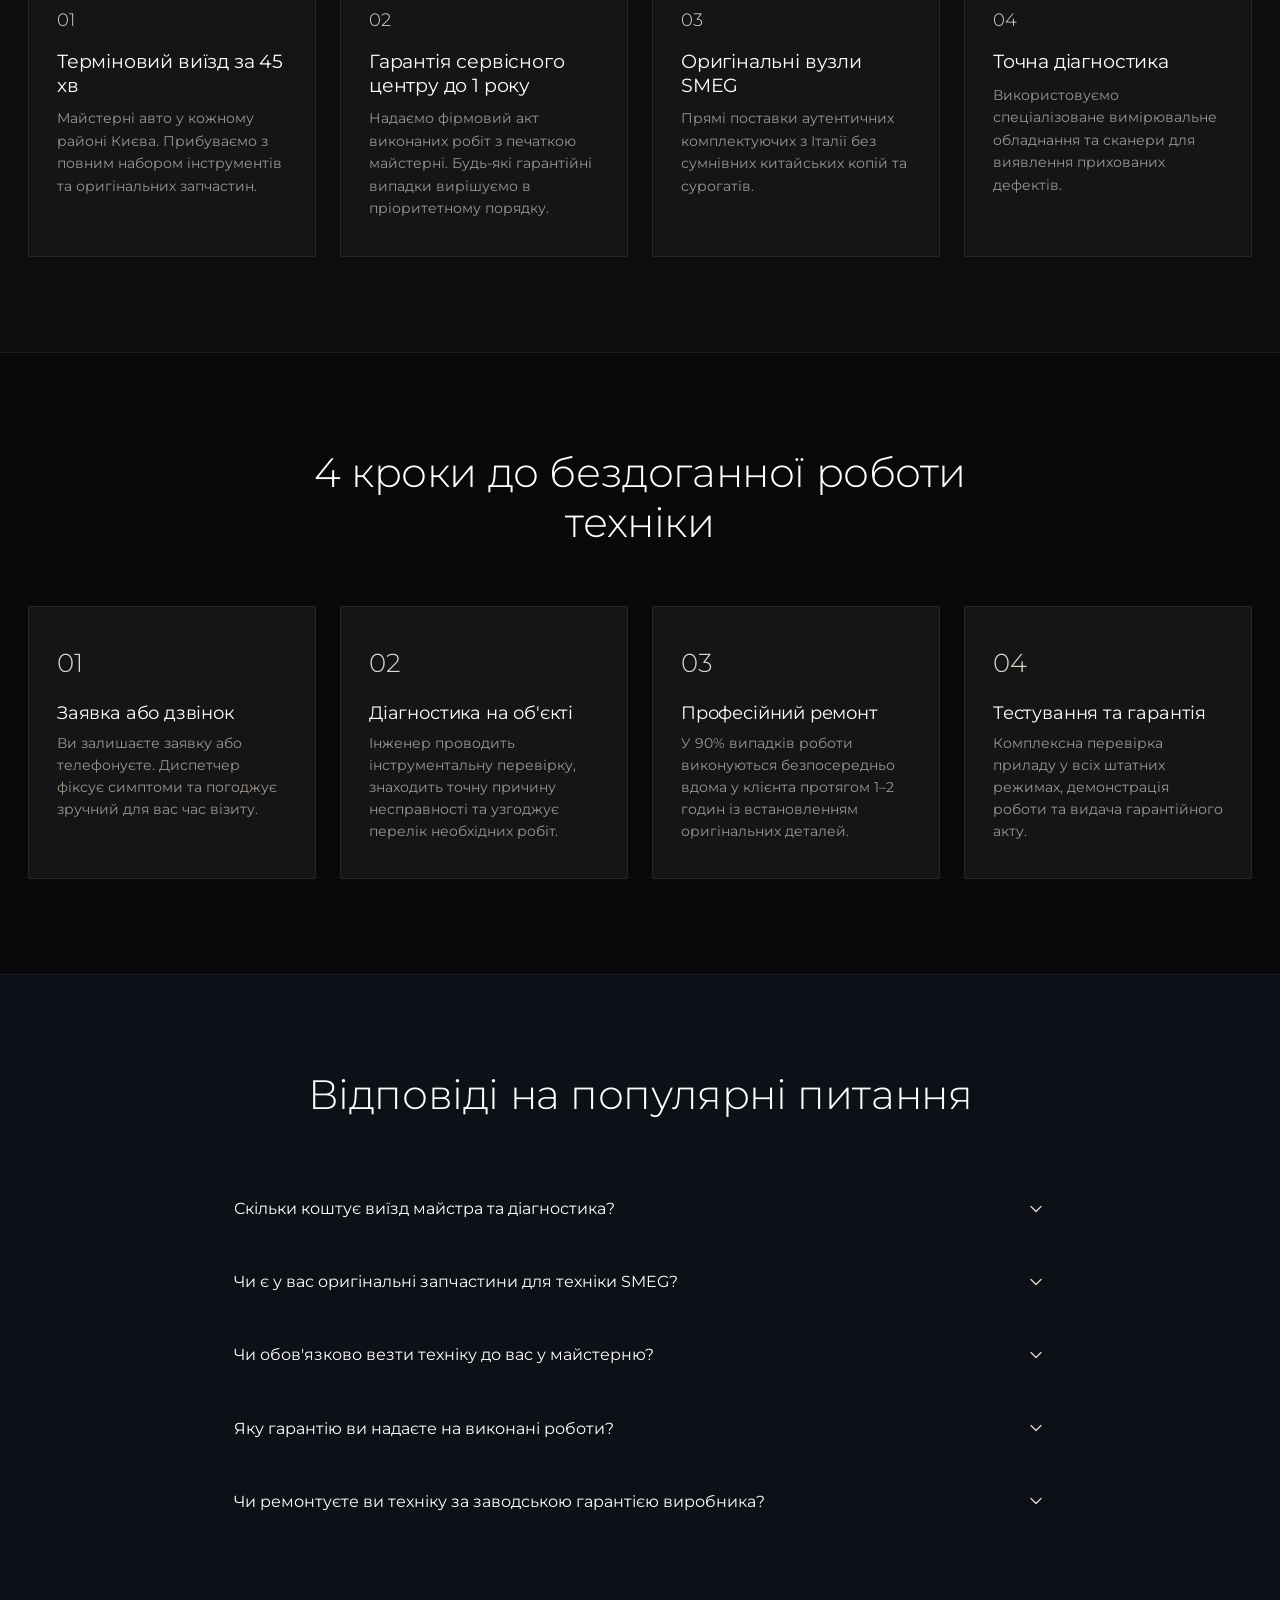
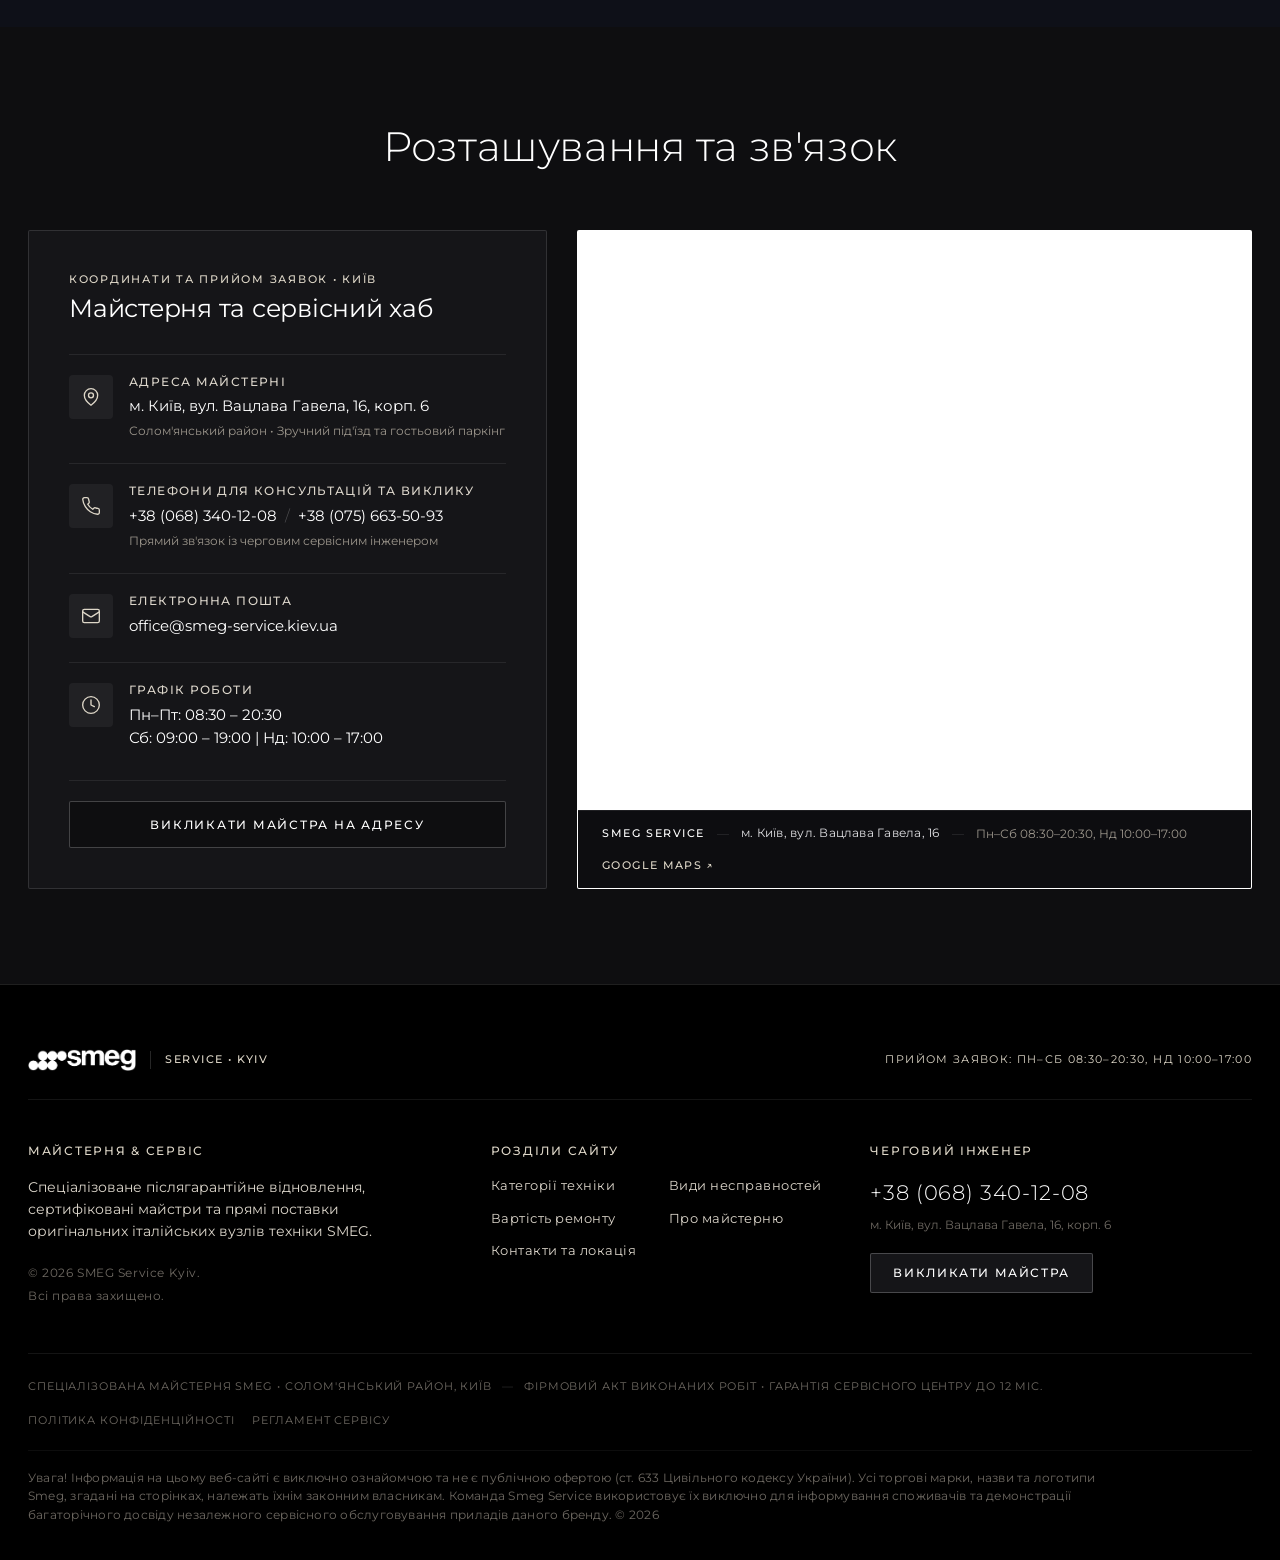
==== commit f830ccc7: "Fix legal compliance, dark hero theme, dead css cleanup, and seamless hero junction" ====
--- a/index.html
+++ b/index.html
@@ -12,7 +12,7 @@
 
   <meta property="og:title" content="Спеціалізована майстерня з ремонту техніки SMEG у Києві">
   <meta property="og:description"
-    content="Оригінальні вузли SMEG, виїзд майстра за 45 хв, офіційний акт виконаних робіт з гарантією до 1 року. вул. Вацлава Гавела, 16.">
+    content="Оригінальні вузли SMEG, виїзд майстра за 45 хв, фірмовий акт виконаних робіт з гарантією сервісного центру до 1 року. вул. Вацлава Гавела, 16.">
   <meta property="og:type" content="website">
 
   <link rel="preconnect" href="https://fonts.googleapis.com">
@@ -23,7 +23,7 @@
   <script type="application/ld+json">
   {
     "@context": "https://schema.org",
-    "@type": "HomeGoodsStore",
+    "@type": "HomeAndConstructionBusiness",
     "name": "SMEG Service Kyiv",
     "description": "Спеціалізована майстерня з ремонту побутової техніки SMEG у Києві",
     "address": {
@@ -144,13 +144,13 @@
               <span class="hero-spec-idx">01</span>
               <div class="hero-spec-content">
                 <span class="hero-spec-title">Оригінальні вузли SMEG</span>
-                <span class="hero-spec-desc">Прямі поставки офіційних компонентів зі складу</span>
+                <span class="hero-spec-desc">Прямі поставки оригінальних компонентів зі складу</span>
               </div>
             </div>
             <div class="hero-spec-item">
               <span class="hero-spec-idx">02</span>
               <div class="hero-spec-content">
-                <span class="hero-spec-title">Офіційна гарантія до 12 місяців</span>
+                <span class="hero-spec-title">Гарантія сервісного центру до 12 місяців</span>
                 <span class="hero-spec-desc">Акт виконаних робіт з юридичною відповідальністю</span>
               </div>
             </div>
@@ -507,7 +507,7 @@
           </div>
           <div class="why-card">
             <span class="why-idx">02</span>
-            <h3 class="why-title">Офіційна гарантія до 1 року</h3>
+            <h3 class="why-title">Гарантія сервісного центру до 1 року</h3>
             <p class="why-desc">Надаємо фірмовий акт виконаних робіт з печаткою майстерні. Будь-які гарантійні випадки
               вирішуємо в пріоритетному порядку.</p>
           </div>
@@ -629,6 +629,20 @@
               <div class="faq-answer-inner">
                 Після завершення ремонту майстер оформляє фірмовий акт виконаних робіт з печаткою. Термін гарантії на
                 встановлені деталі та роботу майстра становить від 3 до 12 місяців.
+              </div>
+            </div>
+          </div>
+
+          <div class="faq-item">
+            <div class="faq-question">
+              <span>Чи ремонтуєте ви техніку за заводською гарантією виробника?</span>
+              <svg class="svg-icon faq-chevron" viewBox="0 0 24 24" aria-hidden="true">
+                <polyline points="6 9 12 15 18 9" />
+              </svg>
+            </div>
+            <div class="faq-answer">
+              <div class="faq-answer-inner">
+                <strong>Зверніть увагу: ми не здійснюємо безкоштовний ремонт за заводською гарантією виробника.</strong> Наш сервісний центр спеціалізується на післягарантійному обслуговуванні техніки SMEG, компонентному відновленні вузлів та оперативному виїзді майстра з оригінальними запчастинами.
               </div>
             </div>
           </div>
@@ -806,7 +820,7 @@
         <div class="atelier-footer-bottom-details">
           <span>Спеціалізована майстерня SMEG • Солом'янський район, Київ</span>
           <span class="atelier-footer-sep">—</span>
-          <span>Офіційний акт виконаних робіт • Гарантія до 12 міс.</span>
+          <span>Фірмовий акт виконаних робіт • Гарантія сервісного центру до 12 міс.</span>
         </div>
         <div class="atelier-footer-legal-links">
           <a href="#">Політика конфіденційності</a>
--- a/css/style.css
+++ b/css/style.css
@@ -403,25 +403,35 @@
 
 /* ==========================================================================
    Hero Section: Editorial Italian Architecture (Atelier Style)
-   Warm Stone Backdrop + Natural Texture + High Contrast Obsidian Form
+   Dark Obsidian Monochromatic Palette + Studio Backlight + High Contrast Form
    ========================================================================== */
 .hero {
   position: relative;
   padding: 85px 0 95px;
-  background: #ede7dc url('../img/hero.webp') right center / cover no-repeat;
-  border-bottom: 1px solid var(--border-hairline);
-  color: var(--text-dark-primary);
+  background: var(--color-obsidian) url('../img/hero.webp') right center / cover no-repeat;
+  border-bottom: none;
+  margin-bottom: 0;
+  color: var(--text-light-primary);
+  overflow: hidden;
 }
 
 .hero::before {
   content: '';
   position: absolute;
   inset: 0;
-  background: linear-gradient(90deg,
-      rgba(246, 243, 237, 0.98) 0%,
-      rgba(246, 243, 237, 0.92) 32%,
-      rgba(246, 243, 237, 0.38) 80%,
-      rgba(246, 243, 237, 0.15) 100%);
+  top: 0;
+  right: 0;
+  bottom: 0;
+  left: 0;
+  width: 100%;
+  height: 100%;
+  background: 
+    linear-gradient(to top, rgba(14, 14, 16, 1) 0%, rgba(14, 14, 16, 0.8) 12%, rgba(14, 14, 16, 0) 28%),
+    linear-gradient(90deg,
+      rgba(14, 14, 16, 0.98) 0%,
+      rgba(14, 14, 16, 0.93) 38%,
+      rgba(14, 14, 16, 0.65) 75%,
+      rgba(14, 14, 16, 0.45) 100%);
   pointer-events: none;
   z-index: 1;
 }
@@ -452,23 +462,23 @@
   font-weight: 500;
   text-transform: uppercase;
   letter-spacing: 0.16em;
-  color: var(--text-dark-muted);
+  color: var(--text-light-muted);
 }
 
 .hero-meta-atelier {
-  color: var(--color-obsidian);
+  color: var(--color-sand-light);
   font-weight: 600;
   letter-spacing: 0.18em;
 }
 
 .hero-meta-divider {
-  color: var(--text-dark-muted);
+  color: var(--text-light-dim);
   font-weight: 400;
   opacity: 0.5;
 }
 
 .hero-meta-subtitle {
-  color: var(--text-dark-muted);
+  color: var(--text-light-muted);
 }
 
 .hero-title {
@@ -476,7 +486,7 @@
   font-size: clamp(2.3rem, 4.6vw, 4.1rem);
   line-height: 1.14;
   font-weight: 300;
-  color: var(--color-obsidian);
+  color: #ffffff;
   letter-spacing: 0;
   text-transform: uppercase;
   margin-bottom: 22px;
@@ -486,13 +496,13 @@
   font-style: italic;
   font-weight: 400;
   letter-spacing: 0.02em;
-  color: var(--color-obsidian);
+  color: var(--color-sand-muted);
 }
 
 .hero-description {
   font-family: var(--font-body);
   font-size: 1.05rem;
-  color: var(--text-dark-body);
+  color: var(--text-light-secondary);
   line-height: 1.74;
   max-width: 590px;
   margin-bottom: 34px;
@@ -504,7 +514,7 @@
   grid-template-columns: repeat(2, 1fr);
   gap: 16px 28px;
   margin-bottom: 38px;
-  border-top: 1px solid var(--border-hairline);
+  border-top: 1px solid var(--border-hairline-dark);
   padding-top: 24px;
 }
 
@@ -533,14 +543,14 @@
   font-family: var(--font-body);
   font-size: 0.88rem;
   font-weight: 500;
-  color: var(--text-dark-primary);
+  color: var(--text-light-primary);
   line-height: 1.35;
   margin-bottom: 2px;
 }
 
 .hero-spec-desc {
   font-size: 0.78rem;
-  color: var(--text-dark-muted);
+  color: var(--text-light-muted);
   line-height: 1.4;
 }
 
@@ -550,6 +560,19 @@
   align-items: center;
   gap: 26px;
   flex-wrap: wrap;
+}
+
+.hero-actions .btn-primary {
+  background: var(--color-sand);
+  color: var(--color-obsidian);
+  border-color: var(--color-sand);
+  font-weight: 600;
+}
+
+.hero-actions .btn-primary:hover {
+  background: #ffffff;
+  border-color: #ffffff;
+  color: #000000;
 }
 
 .hero-calc-btn {
@@ -561,15 +584,16 @@
   font-weight: 500;
   text-transform: uppercase;
   letter-spacing: 0.12em;
-  color: var(--color-obsidian);
+  color: var(--text-light-secondary);
   padding: 10px 0;
-  border-bottom: 1px solid var(--color-obsidian);
-  transition: gap var(--transition-fast), color var(--transition-fast);
+  border-bottom: 1px solid var(--border-hairline-dark);
+  transition: gap var(--transition-fast), color var(--transition-fast), border-color var(--transition-fast);
 }
 
 .hero-calc-btn:hover {
   gap: 14px;
-  color: #2b2b30;
+  color: #ffffff;
+  border-bottom-color: #ffffff;
 }
 
 .hero-calc-arrow {
@@ -708,10 +732,13 @@
    Pure Typography, Huge Proportions, Hairline Dividers
    ========================================================================== */
 .proof-strip {
-  border-top: 1px solid var(--border-hairline-dark);
+  border-top: none;
   border-bottom: 1px solid var(--border-hairline-dark);
   background: #000000;
   padding: 44px 0;
+  margin-top: -1px;
+  position: relative;
+  z-index: 2;
 }
 
 .proof-strip-grid {
@@ -829,12 +856,15 @@
 
 .service-card-image {
   width: 100%;
-  height: 200px;
+  aspect-ratio: 1 / 1;
   border-radius: 4px;
   overflow: hidden;
-  margin-bottom: 20px;
-  background: #101013;
+  margin-bottom: 22px;
+  background: #151518;
   border: 1px solid rgba(255, 255, 255, 0.08);
+  display: flex;
+  align-items: center;
+  justify-content: center;
 }
 
 .service-card-image img {
@@ -950,126 +980,7 @@
   letter-spacing: 0.01em;
 }
 
-/* ==========================================================================
-   Interactive Calculator Section
-   ========================================================================== */
-.calc-wrapper {
-  background: var(--color-charcoal);
-  border: 1px solid rgba(255, 255, 255, 0.1);
-  border-radius: var(--radius-xs);
-  padding: 44px;
-  display: grid;
-  grid-template-columns: 1.2fr 0.8fr;
-  gap: 48px;
-  align-items: start;
-}
-
-.calc-options {
-  display: flex;
-  flex-direction: column;
-  gap: 28px;
-}
-
-.calc-step-title {
-  font-size: 0.9rem;
-  font-weight: 400;
-  margin-bottom: 16px;
-  color: #ffffff;
-  display: flex;
-  align-items: center;
-  gap: 12px;
-  text-transform: uppercase;
-  letter-spacing: 0.08em;
-}
-
-.calc-step-num {
-  font-family: var(--font-display);
-  font-size: 0.85rem;
-  font-weight: 400;
-  color: var(--color-sand-muted);
-}
-
-.calc-grid-chips {
-  display: grid;
-  grid-template-columns: repeat(auto-fill, minmax(170px, 1fr));
-  gap: 12px;
-}
-
-.calc-chip {
-  padding: 12px 14px;
-  background: #1d1d22;
-  border: 1px solid rgba(255, 255, 255, 0.12);
-  border-radius: var(--radius-xs);
-  color: var(--text-light-secondary);
-  font-size: 0.86rem;
-  cursor: pointer;
-  transition: all var(--transition-fast);
-  text-align: center;
-  user-select: none;
-}
-
-.calc-chip:hover {
-  background: #26262d;
-  border-color: rgba(255, 255, 255, 0.25);
-  color: #ffffff;
-}
-
-.calc-chip.selected {
-  background: var(--color-sand);
-  color: var(--color-obsidian);
-  border-color: var(--color-sand);
-  font-weight: 500;
-}
-
-.calc-summary-card {
-  background: #000000;
-  border: 1px solid rgba(255, 255, 255, 0.1);
-  border-radius: var(--radius-xs);
-  padding: 34px 28px;
-  display: flex;
-  flex-direction: column;
-  gap: 22px;
-}
-
-.calc-price-label {
-  font-size: 0.7rem;
-  color: var(--text-light-dim);
-  text-transform: uppercase;
-  letter-spacing: 0.14em;
-}
-
-.calc-price-display {
-  font-family: var(--font-display);
-  font-size: 2.2rem;
-  font-weight: 300;
-  color: #ffffff;
-  line-height: 1;
-  letter-spacing: -0.01em;
-}
-
-.calc-perks-list {
-  list-style: none;
-  display: flex;
-  flex-direction: column;
-  gap: 10px;
-  font-size: 0.84rem;
-  color: var(--text-light-secondary);
-  border-top: 1px solid rgba(255, 255, 255, 0.08);
-  border-bottom: 1px solid rgba(255, 255, 255, 0.08);
-  padding: 16px 0;
-}
-
-.calc-perks-list li {
-  display: flex;
-  align-items: center;
-  gap: 10px;
-}
-
-.calc-perks-list svg {
-  width: 14px;
-  height: 14px;
-  color: var(--color-sand-muted);
-}
+
 
 /* ==========================================================================
    Pricing Overview Section (Minimalist Swiss Grid)
@@ -2083,10 +1994,6 @@
     padding-left: 0;
   }
 
-  .calc-wrapper {
-    grid-template-columns: 1fr;
-    padding: 32px;
-  }
 
   .why-grid,
   .steps-grid {
@@ -2205,8 +2112,22 @@
   }
 
   .hero {
+    position: relative;
     padding: 45px 0 50px;
     background-position: center;
+    overflow: hidden;
+  }
+
+  .hero::before {
+    position: absolute;
+    inset: 0;
+    top: 0;
+    right: 0;
+    bottom: 0;
+    left: 0;
+    width: 100%;
+    height: 100%;
+    background: rgba(14, 14, 16, 0.94);
   }
 
   /* Advantages Block: Clean vertical list with thin hairline horizontal dividers */
@@ -2215,8 +2136,8 @@
     flex-direction: column;
     gap: 0;
     margin-bottom: 26px;
-    border-top: 1px solid var(--border-hairline);
-    border-bottom: 1px solid var(--border-hairline);
+    border-top: 1px solid var(--border-hairline-dark);
+    border-bottom: 1px solid var(--border-hairline-dark);
     padding: 0;
   }
 
@@ -2224,7 +2145,7 @@
     display: flex;
     flex-direction: column;
     padding: 13px 0;
-    border-bottom: 1px solid var(--border-hairline);
+    border-bottom: 1px solid var(--border-hairline-dark);
     gap: 2px;
   }
 
@@ -2245,18 +2166,18 @@
     font-family: var(--font-body);
     font-size: 0.94rem;
     font-weight: 700;
-    color: var(--color-obsidian);
+    color: var(--text-light-primary);
     line-height: 1.35;
     margin-bottom: 2px;
   }
 
   .hero-spec-desc {
     font-size: 0.82rem;
-    color: var(--text-dark-muted);
+    color: var(--text-light-muted);
     line-height: 1.45;
   }
 
-  /* CTA: Single primary black rectangular button */
+  /* CTA: Single primary button */
   .hero-actions {
     display: flex;
     flex-direction: column;
@@ -2269,9 +2190,9 @@
   .hero-actions .btn-primary {
     width: 100% !important;
     padding: 16px 20px;
-    background: #0e0e10;
-    color: #ffffff;
-    border: 1px solid #0e0e10;
+    background: var(--color-sand) !important;
+    color: var(--color-obsidian) !important;
+    border: 1px solid var(--color-sand) !important;
     border-radius: var(--radius-xs);
     font-size: 0.88rem;
     font-weight: 700;
@@ -2302,7 +2223,8 @@
   }
 
   .service-card-image {
-    height: 180px;
+    aspect-ratio: 1 / 1;
+    height: auto;
     margin-bottom: 16px;
   }
 
@@ -2489,11 +2411,7 @@
     letter-spacing: 0 !important;
   }
 
-  .calc-wrapper {
-    padding: 22px 16px !important;
-    width: 100% !important;
-    box-sizing: border-box !important;
-  }
+
 }
 
 /* Universal Overflow Protection & Sticky Call Bar elimination */
--- a/css/components.css
+++ b/css/components.css
@@ -53,149 +53,7 @@
   line-height: 1.6;
 }
 
-/* ==========================================================================
-   Interactive Repair Calculator
-   ========================================================================== */
-.calc-wrapper {
-  background: var(--bg-surface);
-  border: 1px solid var(--border-subtle);
-  border-radius: var(--radius-xl);
-  padding: 40px;
-  box-shadow: var(--shadow-lg);
-  display: grid;
-  grid-template-columns: 1.2fr 0.8fr;
-  gap: 40px;
-  align-items: center;
-}
-
-.calc-options {
-  display: flex;
-  flex-direction: column;
-  gap: 24px;
-}
-
-.calc-step-title {
-  font-size: 0.95rem;
-  font-weight: 400;
-  margin-bottom: 14px;
-  color: #ffffff;
-  display: flex;
-  align-items: center;
-  gap: 10px;
-  text-transform: uppercase;
-  letter-spacing: 0.08em;
-}
-
-.calc-step-num {
-  width: 24px;
-  height: 24px;
-  background: #0e0e10;
-  border: 1px solid rgba(255, 255, 255, 0.2);
-  border-radius: var(--radius-xs);
-  display: inline-flex;
-  align-items: center;
-  justify-content: center;
-  font-size: 0.76rem;
-  font-weight: 400;
-  color: #fbf9f6;
-  font-family: var(--font-display);
-}
-
-.calc-grid-chips {
-  display: grid;
-  grid-template-columns: repeat(auto-fill, minmax(130px, 1fr));
-  gap: 10px;
-}
-
-.calc-chip {
-  padding: 11px 14px;
-  background: rgba(255, 255, 255, 0.04);
-  border: 1px solid rgba(255, 255, 255, 0.12);
-  border-radius: var(--radius-xs);
-  color: var(--text-light-secondary);
-  font-size: 0.86rem;
-  font-weight: 400;
-  text-align: center;
-  cursor: pointer;
-  transition: all var(--transition-fast);
-  user-select: none;
-  display: flex;
-  align-items: center;
-  justify-content: center;
-  gap: 8px;
-}
-
-.calc-chip:hover {
-  background: rgba(255, 255, 255, 0.09);
-  color: #ffffff;
-  border-color: rgba(255, 255, 255, 0.25);
-}
-
-.calc-chip.selected {
-  background: #f6f3ed;
-  border-color: #f6f3ed;
-  color: #0e0e10;
-  font-weight: 500;
-  box-shadow: none;
-}
-
-.calc-summary-card {
-  background: #000000;
-  border: 1px solid rgba(255, 255, 255, 0.12);
-  border-radius: var(--radius-xs);
-  padding: 34px;
-  text-align: center;
-  position: relative;
-  overflow: hidden;
-  color: #ffffff;
-  box-shadow: none;
-}
-
-.calc-summary-card::before {
-  content: '';
-  display: none;
-}
-
-.calc-summary-card .calc-price-label {
-  font-size: 0.75rem;
-  color: var(--text-muted);
-  text-transform: uppercase;
-  letter-spacing: 0.14em;
-}
-
-.calc-price-display {
-  font-family: var(--font-display);
-  font-size: 2.8rem;
-  font-weight: 300;
-  color: #ffffff;
-  margin: 10px 0 16px;
-  letter-spacing: -0.01em;
-}
-
-.calc-price-display span {
-  color: #ffffff;
-}
-
-.calc-perks-list {
-  list-style: none;
-  font-size: 0.84rem;
-  color: var(--text-secondary);
-  margin-bottom: 24px;
-  text-align: left;
-}
-
-.calc-perks-list li {
-  margin-bottom: 9px;
-  display: flex;
-  align-items: center;
-  gap: 10px;
-}
-
-.calc-perks-list li .svg-icon {
-  color: var(--accent-emerald);
-  width: 15px;
-  height: 15px;
-}
+
 
 /* ==========================================================================
    Pricing Table Component
@@ -788,11 +646,6 @@
     grid-template-columns: 1fr !important;
     gap: 36px !important;
   }
-  .calc-wrapper {
-    grid-template-columns: 1fr;
-    gap: 28px;
-    padding: 30px;
-  }
   .reviews-grid {
     grid-template-columns: repeat(2, 1fr);
   }
@@ -1053,23 +906,4 @@
   }
 }
 
-@media (max-width: 580px) {
-  .calc-wrapper {
-    padding: 22px 16px;
-    border-radius: var(--radius-xs);
-  }
-  .calc-grid-chips {
-    grid-template-columns: 1fr 1fr;
-    gap: 8px;
-  }
-  .calc-chip {
-    padding: 9px 8px;
-    font-size: 0.82rem;
-  }
-  .calc-summary-card {
-    padding: 24px 18px;
-  }
-  .calc-price-display {
-    font-size: 2.2rem;
-  }
-}
+
